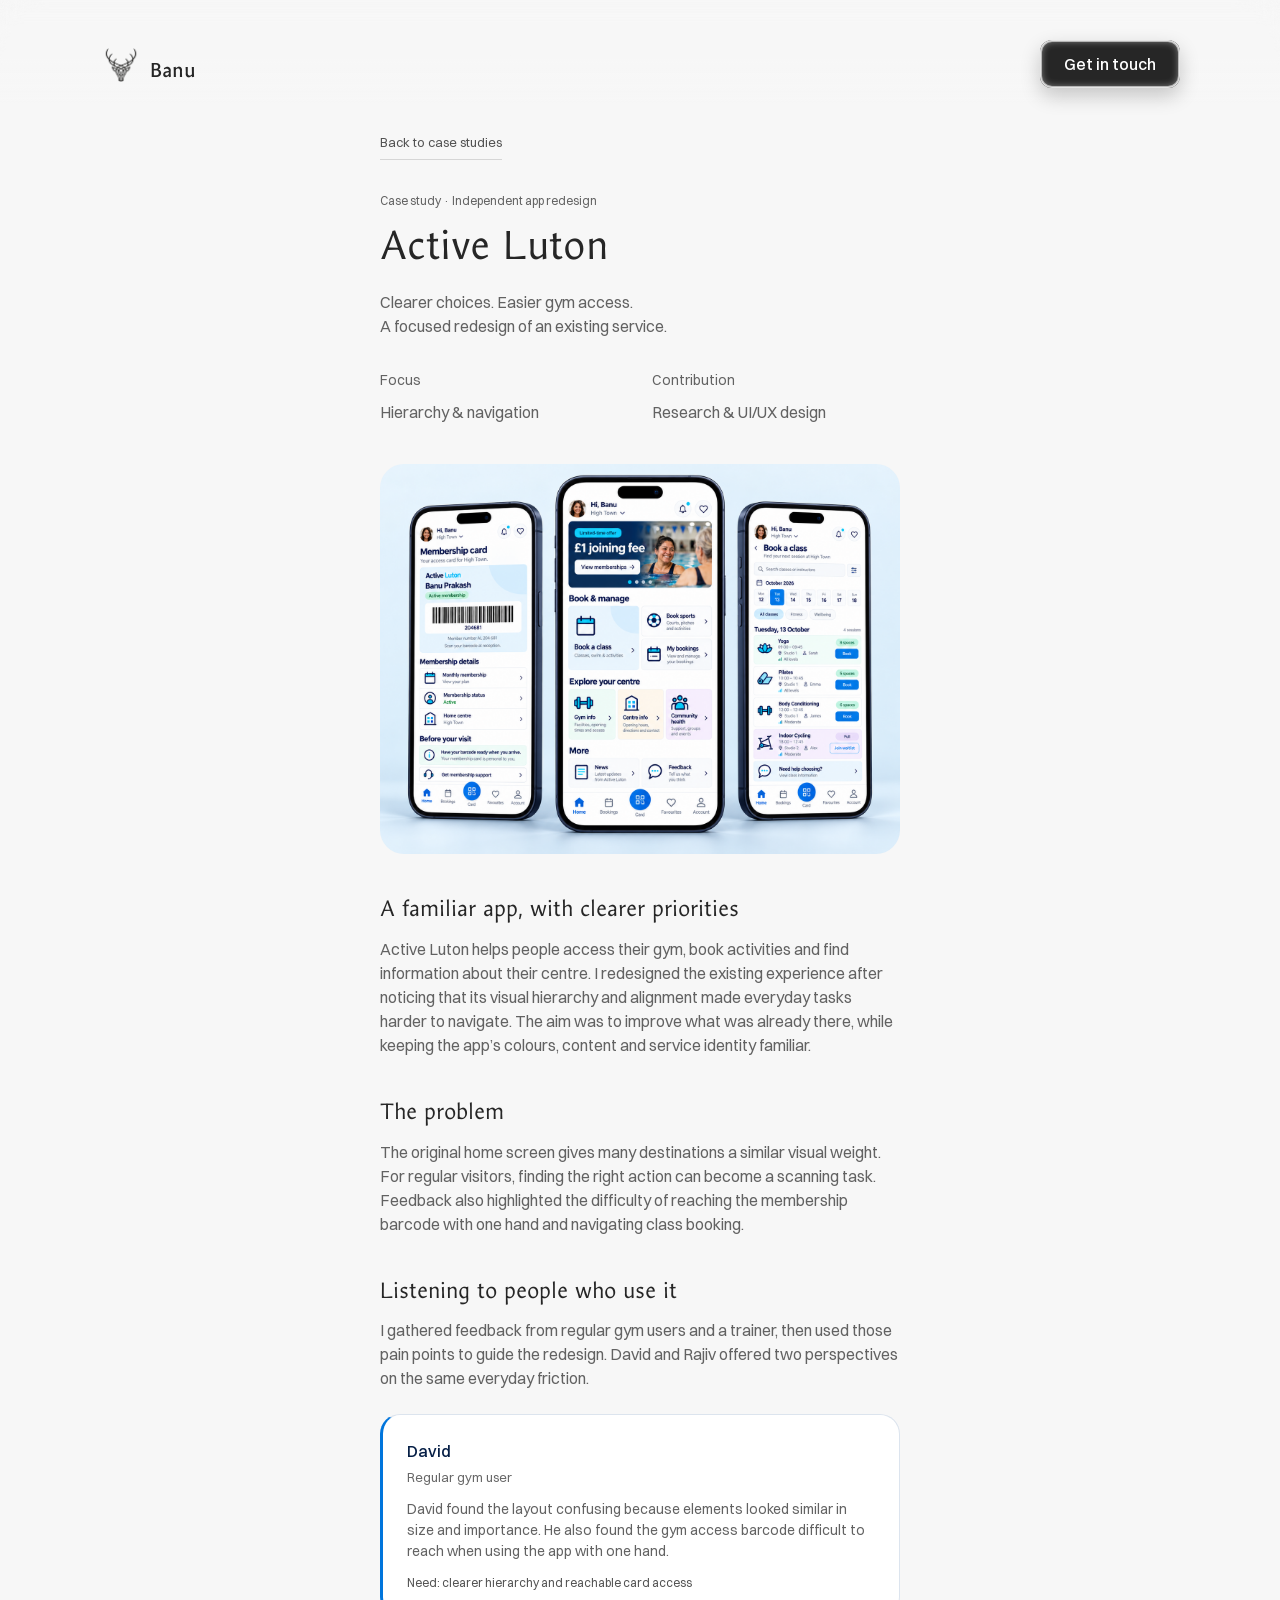
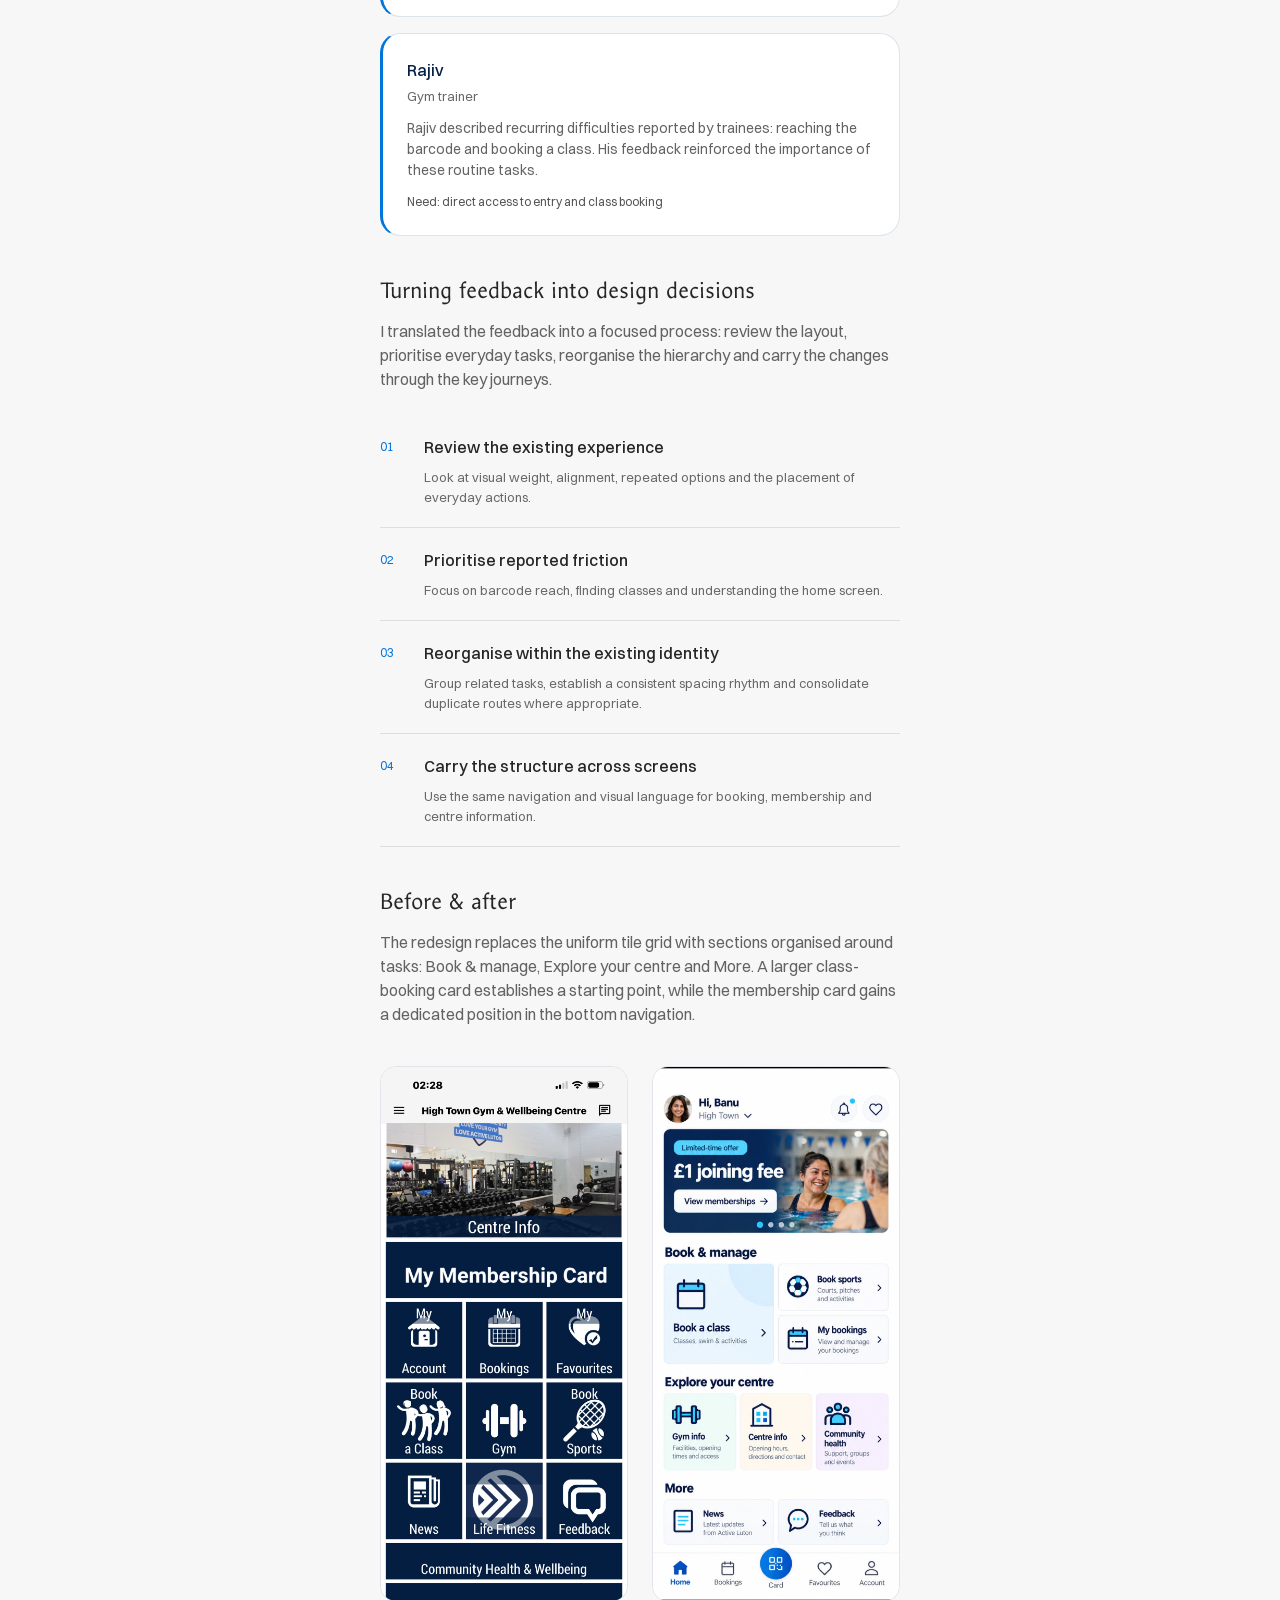
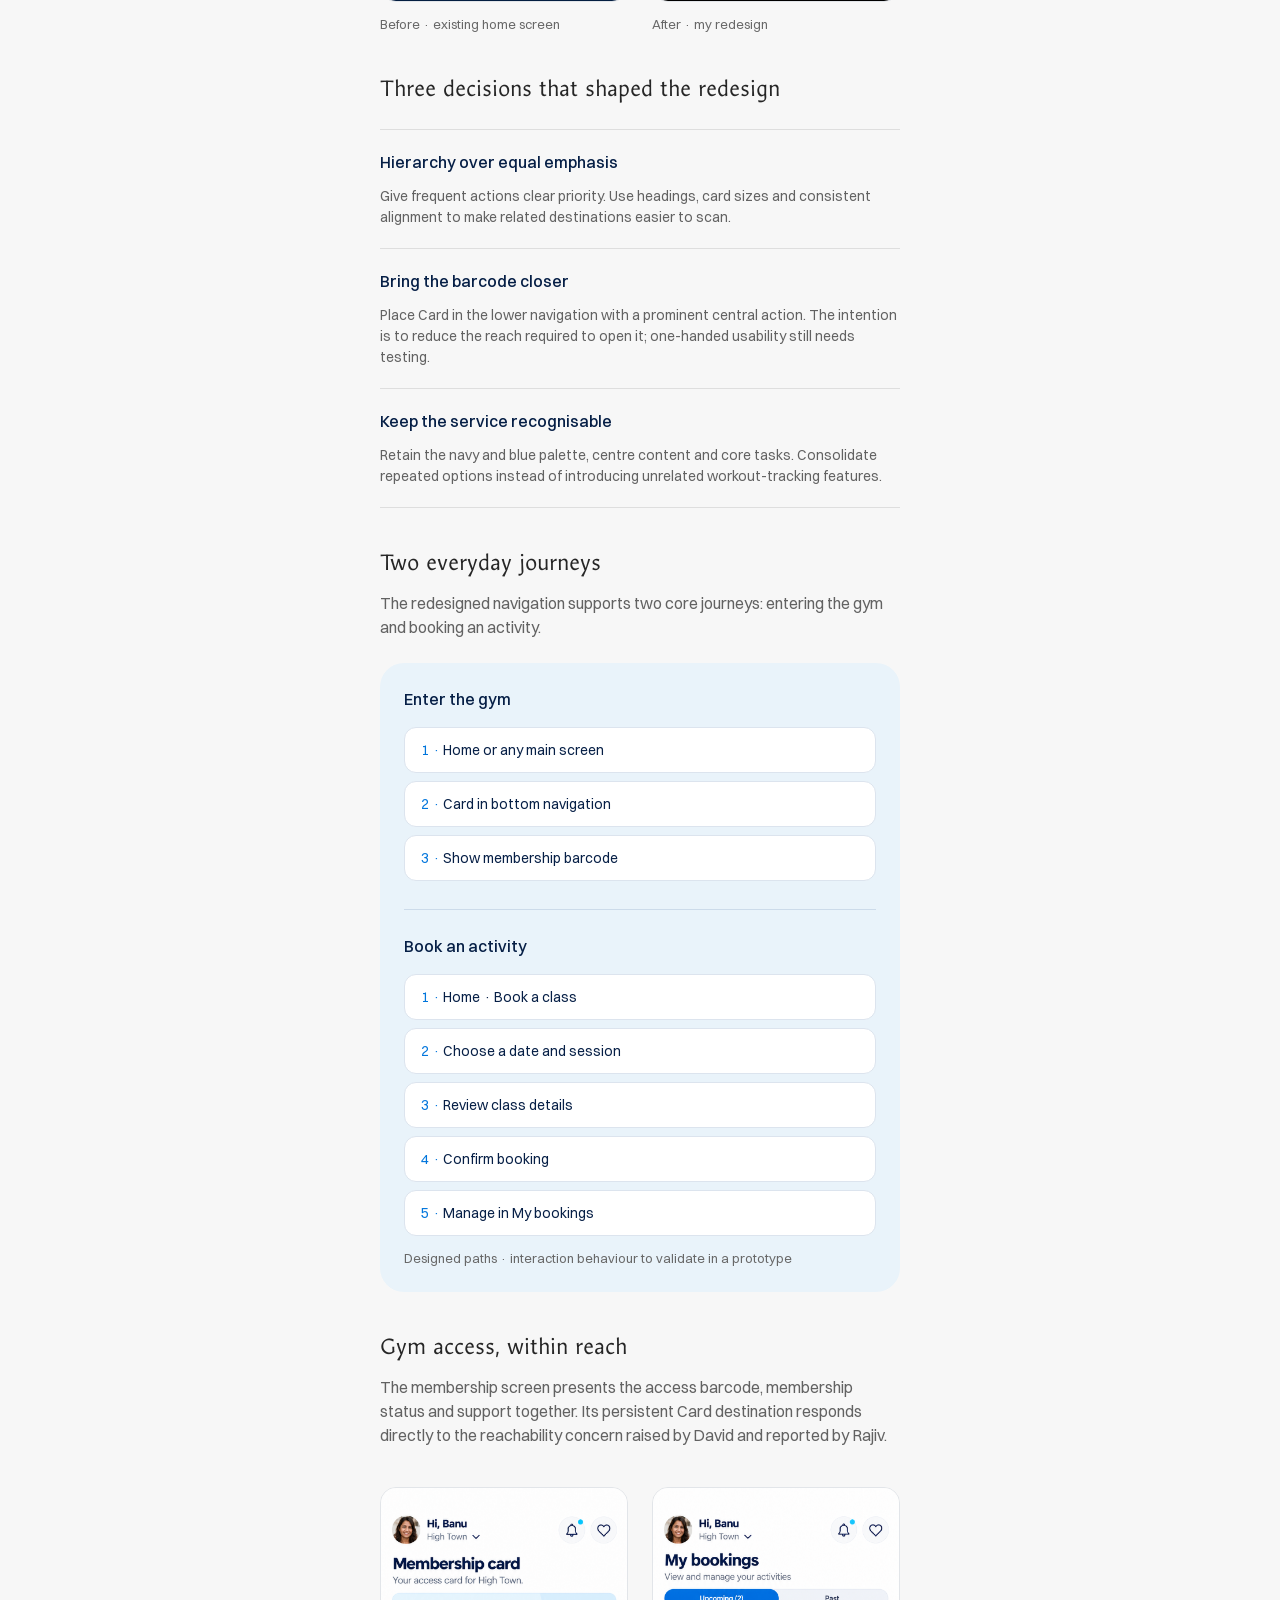
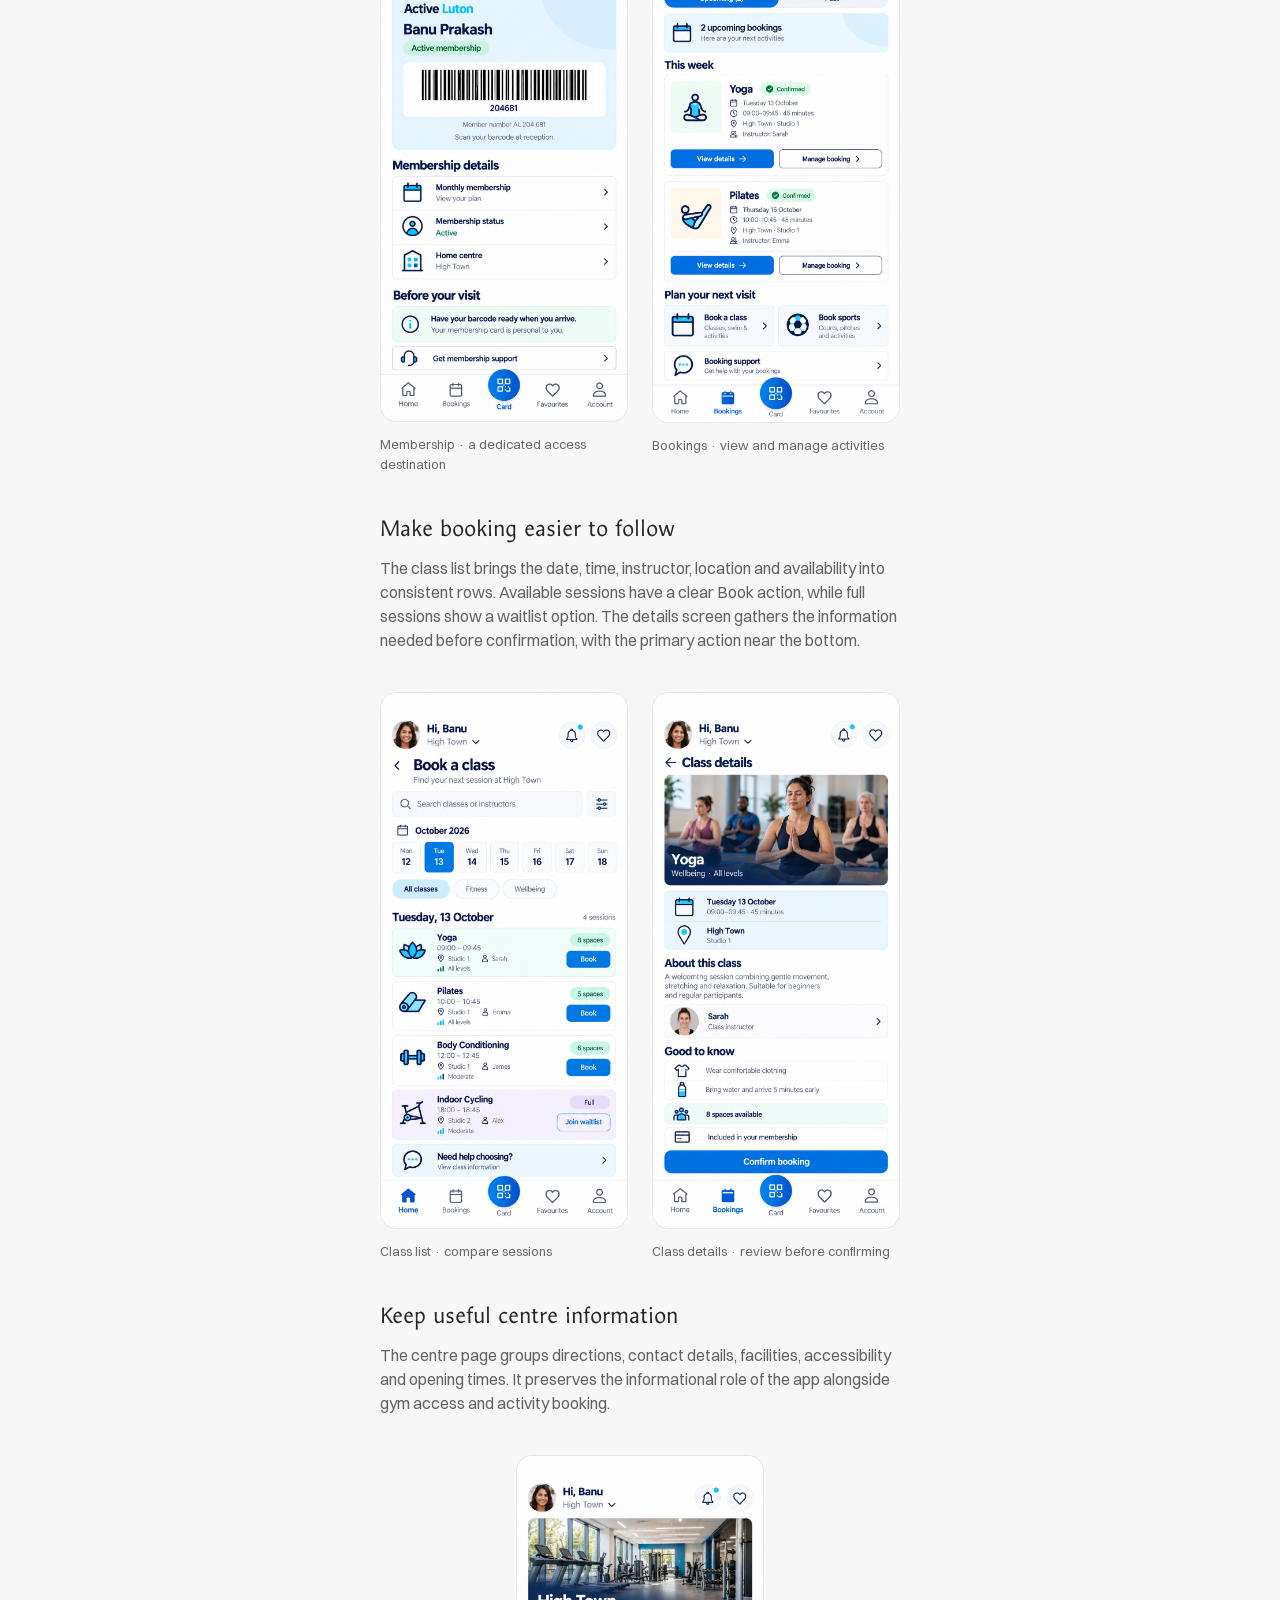
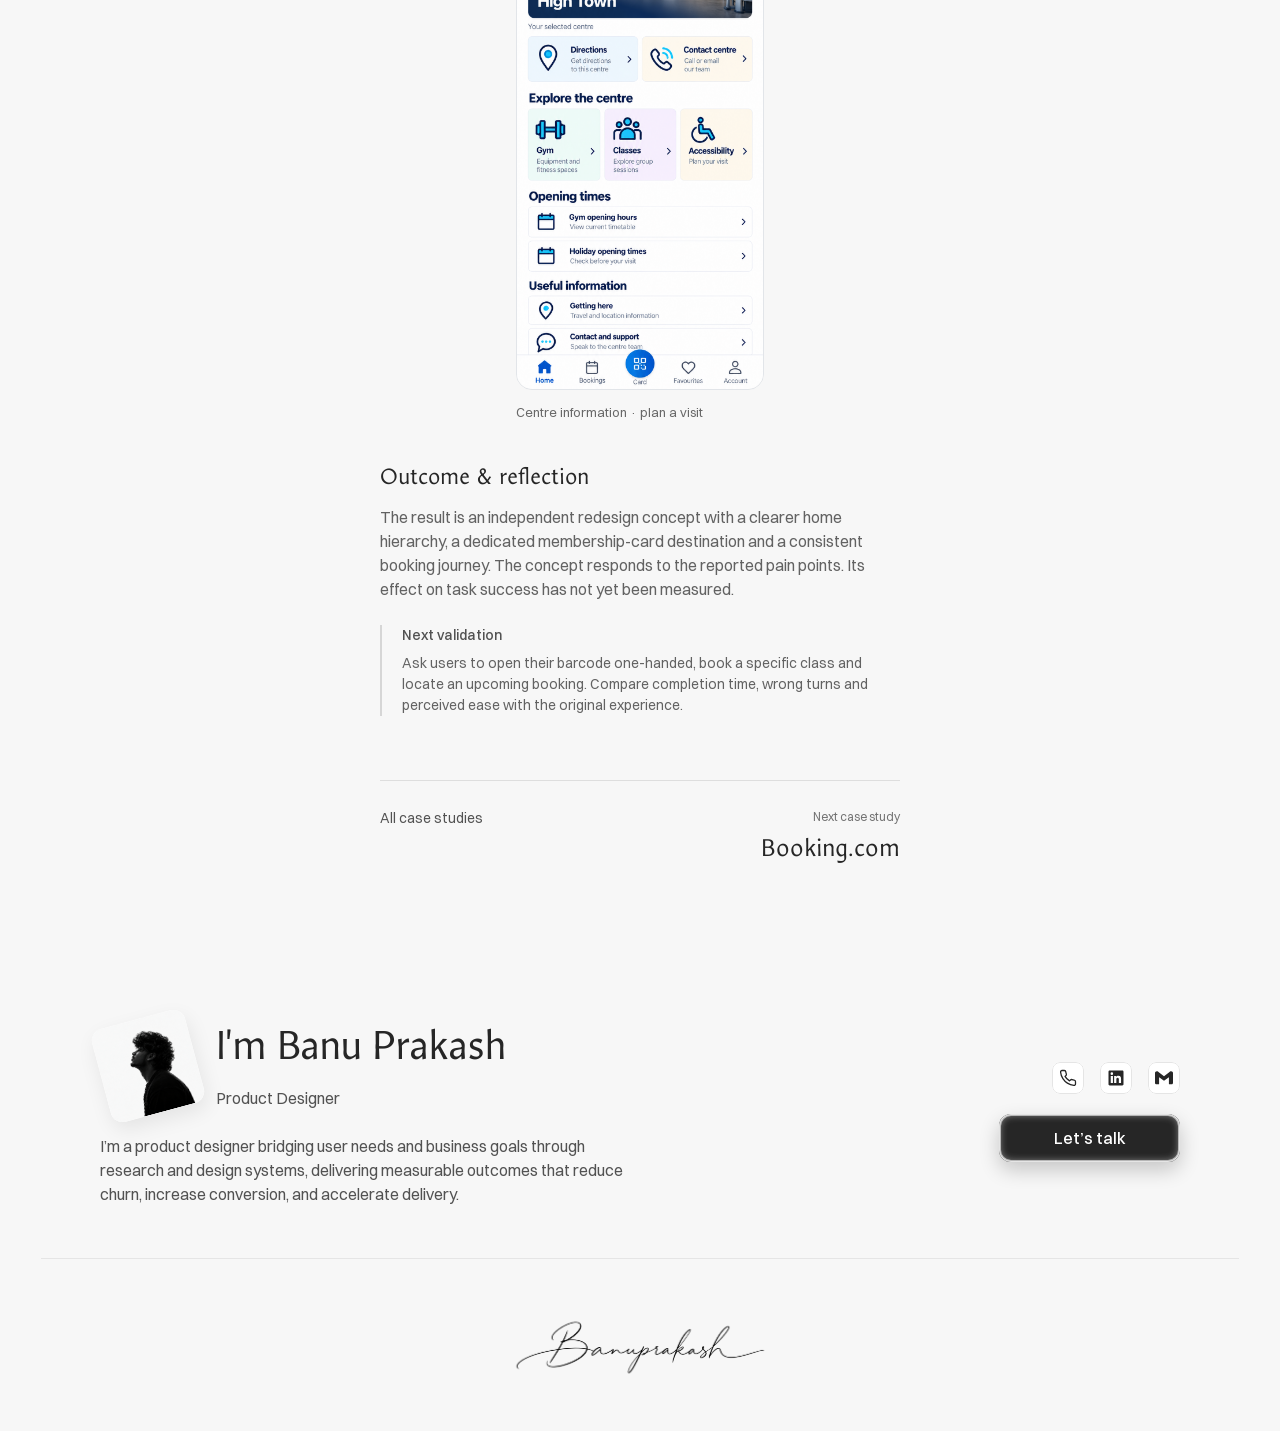
==== case-study-active-luton.html @ 202862a0 "Use Banu portrait in hero and portfolio footers" ====
<!doctype html><html lang="en"><head>
<meta charset="utf-8"/>
<!-- Start of headStart -->
<!-- End of headStart -->
<meta content="width=device-width" name="viewport"/>

<title>Active Luton — Banu Prakash</title>



<!-- Open Graph / Facebook -->
<!-- Twitter -->
<style data-framer-font-css="">/* cyrillic-ext */

/* latin-ext */

/* latin */


@font-face { font-family: "Amarna"; src: url("./assets/b7bc1cd3a02ac2bd08.woff2"); font-display: swap; font-style: normal; font-weight: 400 }
@font-face { font-family: "Amarna"; src: url("./assets/8eb6e979c68be642a5.woff2"); font-display: swap; font-style: italic; font-weight: 400 }
@font-face { font-family: "Amarna"; src: url("./assets/1e0162270824e50799.woff2"); font-display: swap; font-style: normal; font-weight: 700 }
@font-face { font-family: "Amarna"; src: url("./assets/db87a1384a19c3d066.woff2"); font-display: swap; font-style: italic; font-weight: 700 }



































@font-face { font-family: "Switzer"; src: url("./assets/ce38aa90da1b233144.woff2"); font-display: swap; font-style: normal; font-weight: 400 }
@font-face { font-family: "Switzer"; src: url("./assets/cfab7610f8aee35e4a.woff2"); font-display: swap; font-style: normal; font-weight: 500 }
@font-face { font-family: "Switzer"; src: url("./assets/8f06c60729f6c06ed3.woff2"); font-display: swap; font-style: normal; font-weight: 700 }
@font-face { font-family: "Switzer"; src: url("./assets/0559c52bb2b3e6aa68.woff2"); font-display: swap; font-style: italic; font-weight: 700 }
@font-face { font-family: "Switzer"; src: url("./assets/08704f749a9fc04fb2.woff2"); font-display: swap; font-style: italic; font-weight: 400 }
@font-face { font-family: "Switzer"; src: url("./assets/043cbd1e0b5ed60dc6.woff2"); font-display: swap; font-style: italic; font-weight: 500 }
@font-face { font-family: "Switzer"; src: url("./assets/3309d722616dd06804.woff2"); font-display: swap; font-style: normal; font-weight: 600 }
@font-face { font-family: "Amarna Placeholder"; src: local("Arial"); ascent-override: 101.64%; descent-override: 34.71%; line-gap-override: 0.00%; size-adjust: 100.85% }

@font-face { font-family: "Switzer Placeholder"; src: local("Arial"); ascent-override: 96.67%; descent-override: 24.66%; line-gap-override: 8.88%; size-adjust: 101.38% }</style>
<meta content="max-image-preview:large" name="robots"/><style data-framer-breakpoint-css="">@media(min-width: 1200px){.hidden-72rtr7{display:none!important}}@media(min-width: 810px) and (max-width: 1199.98px){.hidden-fru6vu{display:none!important}}@media(max-width: 809.98px){.hidden-11nxwty{display:none!important}}@media(min-width: 1200px){.hidden-kpb8ig{display:none!important}}@media(min-width: 810px) and (max-width: 1199.98px){.hidden-1qby5b7{display:none!important}}@media(max-width: 809.98px){.hidden-futza9{display:none!important}}</style><style data-framer-components="framer-lib-cursors-host framer-yz4OT PropertyOverrides framer-c3QA9 framer-lib-combinedCSSRules framer-6Z4aL framer-A9xyp framer-wuCg8 framer-Ikg9Y framer-RaE4I framer-VHcoG framer-Z9Rva framer-slideshow-component framer-6irgj framer-vslKh framer-RRwlG framer-Y42Re framer-BrbYd framer-QMsyA framer-qVh2c framer-SHCqu framer-qrqR0" data-framer-css-ssr-minified="">html,body,#main{box-sizing:border-box;margin:0;padding:0}:root{-webkit-font-smoothing:antialiased;-moz-osx-font-smoothing:grayscale}*{box-sizing:border-box;-webkit-font-smoothing:inherit}h1,h2,h3,h4,h5,h6,p,figure{margin:0}body,input,textarea,select,button{font-family:sans-serif;font-size:12px}body{--token-cb27aa62-77ea-4324-9dc2-185281bf1bad:#262626;--token-a1e44874-0499-41f5-b908-655f194b91db:#525252;--token-af2fb333-790f-4554-9dc5-c5b41f383d5a:#262626;--token-a9a2f0ad-2b87-4aa2-a82d-1ddda4a5b24b:#f7f7f7;--token-38bfb92a-d845-4eda-a7e4-c82daa2d9056:#e5e5e5;--token-a813bdc1-c7b4-414a-8cdc-9fdc049e4c7b:#fff;--token-35ef87c7-c901-4c43-a97f-3bb552ea6bee:#a3a3a3;--token-9c23dff8-f102-4154-af8d-3b8fb4d0c649:#525252}@supports (z-index:calc(infinity)){#__framer-badge-container{--infinity:infinity}}#__framer-badge-container{pointer-events:none;width:100%;z-index:calc(var(--infinity,2147480000));justify-content:flex-end;padding:20px;display:flex;position:fixed;bottom:0}@supports (background:-webkit-named-image(i)) and (not (grid-template-rows:subgrid)){body{--framer-will-change-override:transform}}@supports (background:-webkit-named-image(i)) and (not (position-area:top right)){body{--framer-will-change-filter-override:filter}}[data-framer-component-type=Text] div div span,[data-framer-component-type=Text] a div span,[data-framer-component-type=Text] span span span,[data-framer-component-type=Text] p span span,[data-framer-component-type=Text] h1 span span,[data-framer-component-type=Text] h2 span span,[data-framer-component-type=Text] h3 span span,[data-framer-component-type=Text] h4 span span,[data-framer-component-type=Text] h5 span span,[data-framer-component-type=Text] h6 span span,[data-framer-component-type=Text] a{font-family:var(--font-family);font-style:var(--font-style);font-weight:min(calc(var(--framer-font-weight-increase,0) + var(--font-weight,400)),900);color:var(--text-color);letter-spacing:var(--letter-spacing);font-size:var(--font-size);text-transform:var(--text-transform);--text-decoration:var(--framer-text-decoration-style,solid)var(--framer-text-decoration,none)var(--framer-text-decoration-color,currentcolor)var(--framer-text-decoration-thickness,auto);--text-decoration-skip-ink:var(--framer-text-decoration-skip-ink);--text-underline-offset:var(--framer-text-decoration-offset);line-height:var(--line-height);--font-family:var(--framer-font-family);--font-style:var(--framer-font-style);--font-weight:var(--framer-font-weight);--text-color:var(--framer-text-color);--letter-spacing:var(--framer-letter-spacing);--font-size:var(--framer-font-size);--text-transform:var(--framer-text-transform);--line-height:var(--framer-line-height)}@supports not (color:color(display-p3 1 1 1)){p.framer-text,div.framer-text,h1.framer-text,h2.framer-text,h3.framer-text,h4.framer-text,h5.framer-text,h6.framer-text,li.framer-text,ol.framer-text,ul.framer-text,span.framer-text:not([data-text-fill]){color:var(--framer-blockquote-text-color-rgb,var(--framer-blockquote-text-color,var(--framer-text-color-rgb,var(--framer-text-color,#000))));-webkit-text-stroke-color:var(--framer-text-stroke-color-rgb,var(--framer-text-stroke-color,initial))}mark.framer-text{background-color:var(--framer-blockquote-text-background-color-rgb,var(--framer-blockquote-text-background-color,var(--framer-text-background-color-rgb,var(--framer-text-background-color,initial))))}}@supports not (color:color(display-p3 1 1 1)){code.framer-text,code.framer-text span.framer-text:not([data-text-fill]){color:var(--framer-blockquote-text-color-rgb,var(--framer-blockquote-text-color,var(--framer-code-text-color-rgb,var(--framer-code-text-color,var(--framer-text-color-rgb,var(--framer-text-color,#000))))))}}@supports not (color:color(display-p3 1 1 1)){a.framer-text,span.framer-text[data-nested-link]{color:var(--framer-blockquote-text-color-rgb,var(--framer-blockquote-text-color,var(--framer-link-text-color-rgb,var(--framer-link-text-color,var(--framer-text-color-rgb,var(--framer-text-color,#000))))));background-color:var(--framer-link-text-background-color-rgb,var(--framer-link-text-background-color,initial));-webkit-text-decoration-color:var(--framer-link-text-decoration-color-rgb,var(--framer-link-text-decoration-color,var(--framer-text-decoration-color-rgb,var(--framer-text-decoration-color,currentcolor))));text-decoration-color:var(--framer-link-text-decoration-color-rgb,var(--framer-link-text-decoration-color,var(--framer-text-decoration-color-rgb,var(--framer-text-decoration-color,currentcolor))))}}@supports not (color:color(display-p3 1 1 1)){code.framer-text a.framer-text,code.framer-text a.framer-text span.framer-text:not([data-text-fill]),code.framer-text span.framer-text[data-nested-link],code.framer-text span.framer-text[data-nested-link] span.framer-text:not([data-text-fill]){color:var(--framer-blockquote-text-color-rgb,var(--framer-blockquote-text-color,var(--framer-link-text-color-rgb,var(--framer-link-text-color,var(--framer-code-text-color-rgb,var(--framer-code-text-color,var(--framer-text-color-rgb,var(--framer-text-color,#000))))))))}}@supports not (color:color(display-p3 1 1 1)){a.framer-text:hover,span.framer-text[data-nested-link]:hover{color:var(--framer-link-hover-text-color-rgb,var(--framer-link-hover-text-color,var(--framer-blockquote-text-color-rgb,var(--framer-blockquote-text-color,var(--framer-link-text-color-rgb,var(--framer-link-text-color,var(--framer-text-color-rgb,var(--framer-text-color,#000))))))));background-color:var(--framer-link-hover-text-background-color-rgb,var(--framer-link-hover-text-background-color,var(--framer-link-text-background-color-rgb,var(--framer-link-text-background-color,var(--framer-text-background-color-rgb,var(--framer-text-background-color,initial))))));-webkit-text-decoration-color:var(--framer-link-hover-text-decoration-color-rgb,var(--framer-link-hover-text-decoration-color,var(--framer-link-text-decoration-color-rgb,var(--framer-link-text-decoration-color,var(--framer-text-decoration-color-rgb,var(--framer-text-decoration-color,currentcolor))))));text-decoration-color:var(--framer-link-hover-text-decoration-color-rgb,var(--framer-link-hover-text-decoration-color,var(--framer-link-text-decoration-color-rgb,var(--framer-link-text-decoration-color,var(--framer-text-decoration-color-rgb,var(--framer-text-decoration-color,currentcolor))))))}}@supports not (color:color(display-p3 1 1 1)){code.framer-text a.framer-text:hover,code.framer-text span.framer-text[data-nested-link]:hover{color:var(--framer-link-hover-text-color-rgb,var(--framer-link-hover-text-color,var(--framer-blockquote-text-color-rgb,var(--framer-blockquote-text-color,var(--framer-link-text-color-rgb,var(--framer-link-text-color,var(--framer-code-text-color-rgb,var(--framer-code-text-color,var(--framer-text-color-rgb,var(--framer-text-color,#000))))))))))}}@supports not (color:color(display-p3 1 1 1)){a.framer-text[data-framer-page-link-current],span.framer-text[data-framer-page-link-current]{color:var(--framer-link-current-text-color-rgb,var(--framer-link-current-text-color,var(--framer-link-text-color-rgb,var(--framer-link-text-color,var(--framer-text-color-rgb,var(--framer-text-color,#000))))));background-color:var(--framer-link-current-text-background-color-rgb,var(--framer-link-current-text-background-color,var(--framer-link-text-background-color-rgb,var(--framer-link-text-background-color,var(--framer-text-background-color-rgb,var(--framer-text-background-color,initial))))));-webkit-text-decoration-color:var(--framer-link-current-text-decoration-color-rgb,var(--framer-link-current-text-decoration-color,var(--framer-link-text-decoration-color-rgb,var(--framer-link-text-decoration-color,var(--framer-text-decoration-color-rgb,var(--framer-text-decoration-color,currentcolor))))));text-decoration-color:var(--framer-link-current-text-decoration-color-rgb,var(--framer-link-current-text-decoration-color,var(--framer-link-text-decoration-color-rgb,var(--framer-link-text-decoration-color,var(--framer-text-decoration-color-rgb,var(--framer-text-decoration-color,currentcolor))))))}}@supports not (color:color(display-p3 1 1 1)){code.framer-text a.framer-text[data-framer-page-link-current],code.framer-text a.framer-text[data-framer-page-link-current] span.framer-text:not([data-text-fill]),code.framer-text span.framer-text[data-framer-page-link-current],code.framer-text span.framer-text[data-framer-page-link-current] span.framer-text:not([data-text-fill]){color:var(--framer-link-current-text-color-rgb,var(--framer-link-current-text-color,var(--framer-link-text-color-rgb,var(--framer-link-text-color,var(--framer-code-text-color-rgb,var(--framer-code-text-color,var(--framer-text-color-rgb,var(--framer-text-color,#000))))))));background-color:var(--framer-link-current-text-background-color-rgb,var(--framer-link-current-text-background-color,var(--framer-link-text-background-color-rgb,var(--framer-link-text-background-color,var(--framer-text-background-color-rgb,var(--framer-text-background-color,initial))))))}}@supports not (color:color(display-p3 1 1 1)){a.framer-text[data-framer-page-link-current]:hover,span.framer-text[data-framer-page-link-current]:hover{color:var(--framer-link-hover-text-color-rgb,var(--framer-link-hover-text-color,var(--framer-link-current-text-color-rgb,var(--framer-link-current-text-color,var(--framer-link-text-color-rgb,var(--framer-link-text-color,var(--framer-code-text-color-rgb,var(--framer-code-text-color,var(--framer-text-color-rgb,var(--framer-text-color,#000))))))))));background-color:var(--framer-link-hover-text-background-color-rgb,var(--framer-link-hover-text-background-color,var(--framer-link-current-text-background-color-rgb,var(--framer-link-current-text-background-color,var(--framer-link-text-background-color-rgb,var(--framer-link-text-background-color,initial))))));-webkit-text-decoration-color:var(--framer-link-hover-text-decoration-color-rgb,var(--framer-link-hover-text-decoration-color,var(--framer-link-current-text-decoration-color-rgb,var(--framer-link-current-text-decoration-color,var(--framer-link-text-decoration-color-rgb,var(--framer-link-text-decoration-color,var(--framer-text-decoration-color-rgb,var(--framer-text-decoration-color,currentcolor))))))));text-decoration-color:var(--framer-link-hover-text-decoration-color-rgb,var(--framer-link-hover-text-decoration-color,var(--framer-link-current-text-decoration-color-rgb,var(--framer-link-current-text-decoration-color,var(--framer-link-text-decoration-color-rgb,var(--framer-link-text-decoration-color,var(--framer-text-decoration-color-rgb,var(--framer-text-decoration-color,currentcolor))))))))}}@supports not (color:color(display-p3 1 1 1)){code.framer-text a.framer-text[data-framer-page-link-current]:hover,code.framer-text a.framer-text[data-framer-page-link-current]:hover span.framer-text:not([data-text-fill]),code.framer-text span.framer-text[data-framer-page-link-current]:hover,code.framer-text span.framer-text[data-framer-page-link-current]:hover span.framer-text:not([data-text-fill]){color:var(--framer-link-hover-text-color-rgb,var(--framer-link-hover-text-color,var(--framer-link-current-text-color-rgb,var(--framer-link-current-text-color,var(--framer-link-text-color-rgb,var(--framer-link-text-color,var(--framer-code-text-color-rgb,var(--framer-code-text-color,var(--framer-text-color-rgb,var(--framer-text-color,#000))))))))));background-color:var(--framer-link-hover-text-background-color-rgb,var(--framer-link-hover-text-background-color,var(--framer-link-current-text-background-color-rgb,var(--framer-link-current-text-background-color,var(--framer-link-text-background-color-rgb,var(--framer-link-text-background-color,initial))))))}}@supports not (overflow:clip){:root{--overflow-clip-fallback:hidden}}@supports (background:-webkit-named-image(i)) and (not (contain-intrinsic-size:inherit)){div.framer-text,p.framer-text,h1.framer-text,h2.framer-text,h3.framer-text,h4.framer-text,h5.framer-text,h6.framer-text,ol.framer-text,ul.framer-text,li.framer-text,blockquote.framer-text,.framer-text.framer-image{display:var(--text-truncation-display-inline-for-safari-16,revert)}div.framer-text:after,p.framer-text:after,h1.framer-text:after,h2.framer-text:after,h3.framer-text:after,h4.framer-text:after,h5.framer-text:after,h6.framer-text:after,ol.framer-text:after,ul.framer-text:after,li.framer-text:after,blockquote.framer-text:after,.framer-text.framer-image:after{content:var(--text-truncation-line-break-for-safari-16);white-space:pre}.framer-text.framer-text-module,.framer-text.framer-table-wrapper{display:var(--text-truncation-display-none-for-safari-16,revert)}p.framer-text[data-text-fill]{display:var(--text-truncation-display-inline-for-safari-16,inline-block)}}@supports (corner-shape:superellipse(2)){:root{--one-if-corner-shape-supported:1}}.framer-cursor-none,.framer-cursor-none *{cursor:none!important}.framer-pointer-events-none,.framer-pointer-events-none *{pointer-events:none!important}@supports (aspect-ratio:1){body{--framer-aspect-ratio-supported:auto}}.framer-yz4OT.framer-1tmrrlv,.framer-yz4OT .framer-1tmrrlv{display:block}.framer-yz4OT.framer-kpb8ig{background-color:var(--token-a9a2f0ad-2b87-4aa2-a82d-1ddda4a5b24b,#f7f7f7);height:min-content;overflow:var(--overflow-clip-fallback,clip);flex-flow:column;place-content:center flex-start;align-items:center;gap:0;width:100%;padding:0;display:flex;position:relative}.framer-yz4OT .framer-y1vjpo-container{height:104px;position:var(--framer-canvas-fixed-position,fixed);z-index:3;flex:none;order:-1000;top:0;left:0;right:0}.framer-yz4OT .framer-1ibo5dk-container{bottom:calc(calc(100% - min(var(--framer-viewport-height,100%),100%)) + 80px);height:40px;position:var(--framer-canvas-fixed-position,fixed);z-index:3;flex:none;order:-999;width:auto;right:20px}.framer-yz4OT .framer-19oglp8{height:min-content;position:var(--framer-canvas-fixed-position,fixed);will-change:var(--framer-will-change-effect-override,transform);z-index:3;flex-flow:row;flex:none;order:-998;place-content:center space-between;align-items:center;width:1080px;padding:0;display:flex;top:40px;left:50%;overflow:visible}.framer-yz4OT .framer-m6ff52-container{z-index:1;flex:none;width:auto;height:auto;position:relative}.framer-yz4OT .framer-8nz9bx-container{z-index:1;flex:none;width:140px;height:auto;position:relative}.framer-yz4OT .framer-1i5llh4{background:0 0;flex-grow:1;width:0;height:0;margin:0;position:relative}.framer-yz4OT .framer-z4x886{flex-flow:column;flex:none;order:1004;place-content:center;align-items:center;gap:40px;width:1200px;max-width:1200px;height:min-content;padding:60px 0 40px;display:flex;position:relative;overflow:visible}.framer-yz4OT .framer-1gljszf{flex-flow:row;flex:none;place-content:center space-between;align-items:center;width:1080px;height:210px;padding:0;display:flex;position:relative;overflow:visible}.framer-yz4OT .framer-15frgvs{flex-flow:column;flex:none;place-content:flex-start;align-items:flex-start;gap:20px;width:540px;height:min-content;padding:0;display:flex;position:relative;overflow:visible}.framer-yz4OT .framer-1qhcqj1{flex-flow:row;flex:none;place-content:center flex-start;align-items:center;gap:20px;width:min-content;height:min-content;padding:0;display:flex;position:relative;overflow:visible}.framer-yz4OT .framer-u3ud91{will-change:var(--framer-will-change-override,transform);border-radius:12px;flex:none;gap:0;width:96px;height:96px;position:relative;overflow:hidden;box-shadow:1px 8px 20px #00000014,inset 0 0 32px 8px #fafafa}.framer-yz4OT .framer-1sd2aty{flex-flow:column;flex:none;place-content:flex-start;align-items:flex-start;gap:16px;width:259px;height:min-content;padding:0;display:flex;position:relative;overflow:visible}.framer-yz4OT .framer-vahffk,.framer-yz4OT .framer-10fudo0{--framer-paragraph-spacing:0px;white-space:pre-wrap;word-break:break-word;word-wrap:break-word;flex:none;width:259px;height:auto;position:relative}.framer-yz4OT .framer-qa2iml{--framer-paragraph-spacing:0px;white-space:pre-wrap;word-break:break-word;word-wrap:break-word;flex:none;width:540px;height:auto;position:relative}.framer-yz4OT .framer-1dwqu18{flex-flow:column;flex:none;place-content:flex-end flex-start;align-items:flex-end;gap:20px;width:181px;height:min-content;padding:0;display:flex;position:relative;overflow:visible}.framer-yz4OT .framer-i57oxn{flex-flow:row;flex:none;place-content:center;align-items:center;gap:16px;width:min-content;height:min-content;padding:0;display:flex;position:relative;overflow:visible}.framer-yz4OT .framer-1cqcp7h-container,.framer-yz4OT .framer-cjrptw-container,.framer-yz4OT .framer-1nbpns-container{flex:none;width:32px;height:32px;position:relative}.framer-yz4OT .framer-1qqpwg8{--framer-paragraph-spacing:0px;white-space:pre-wrap;word-break:break-word;word-wrap:break-word;flex:none;width:181px;height:auto;position:relative}.framer-yz4OT .framer-1ha0nek-container{flex:none;width:100%;height:auto;position:relative}.framer-yz4OT .framer-1e6v6be{flex:none;width:100%;height:3px;position:relative}.framer-yz4OT .framer-e29axx{will-change:var(--framer-will-change-filter-override,filter);flex:none;gap:0;width:264px;height:91px;position:relative;overflow:hidden}.framer-yz4OT .framer-1hyk5l6-container{flex:none;order:1005;width:auto;height:auto;position:relative}[data-layout-template=true]>#overlay{margin-bottom:0}@media (max-width:1199px) and (min-width:810px){.framer-ssf5r .framer-styles-preset-wydwnw:not(.rich-text-wrapper),.framer-ssf5r .framer-styles-preset-wydwnw.rich-text-wrapper h1{--framer-font-family:"Amarna","Amarna Placeholder",sans-serif;--framer-font-family-italic:"Amarna","Amarna Placeholder",sans-serif;--framer-font-open-type-features:"blwf" on,"cv03" on,"cv04" on,"cv09" on,"cv11" on;--framer-font-size:32px;--framer-font-style:normal;--framer-font-style-italic:italic;--framer-font-variation-axes:normal;--framer-font-weight:400;--framer-font-weight-italic:400;--framer-letter-spacing:-1px;--framer-line-height:38px;--framer-paragraph-spacing:0px;--framer-text-alignment:start;--framer-text-color:var(--token-cb27aa62-77ea-4324-9dc2-185281bf1bad,#262626);--framer-text-decoration:none;--framer-text-stroke-color:initial;--framer-text-stroke-width:initial;--framer-text-transform:none}}@media (max-width:809px) and (min-width:0){.framer-ssf5r .framer-styles-preset-wydwnw:not(.rich-text-wrapper),.framer-ssf5r .framer-styles-preset-wydwnw.rich-text-wrapper h1{--framer-font-family:"Amarna","Amarna Placeholder",sans-serif;--framer-font-family-italic:"Amarna","Amarna Placeholder",sans-serif;--framer-font-open-type-features:"blwf" on,"cv03" on,"cv04" on,"cv09" on,"cv11" on;--framer-font-size:28px;--framer-font-style:normal;--framer-font-style-italic:italic;--framer-font-variation-axes:normal;--framer-font-weight:400;--framer-font-weight-italic:400;--framer-letter-spacing:-1px;--framer-line-height:33px;--framer-paragraph-spacing:0px;--framer-text-alignment:start;--framer-text-color:var(--token-cb27aa62-77ea-4324-9dc2-185281bf1bad,#262626);--framer-text-decoration:none;--framer-text-stroke-color:initial;--framer-text-stroke-width:initial;--framer-text-transform:none}}@media (max-width:1199px) and (min-width:810px){.framer-gWT6J .framer-styles-preset-gapppd:not(.rich-text-wrapper),.framer-gWT6J .framer-styles-preset-gapppd.rich-text-wrapper p{--framer-font-family:"Switzer","Switzer Placeholder",sans-serif;--framer-font-family-bold:"Switzer","Switzer Placeholder",sans-serif;--framer-font-family-bold-italic:"Switzer","Switzer Placeholder",sans-serif;--framer-font-family-italic:"Switzer","Switzer Placeholder",sans-serif;--framer-font-open-type-features:"blwf" on,"cv03" on,"cv04" on,"cv09" on,"cv11" on;--framer-font-size:16px;--framer-font-style:normal;--framer-font-style-bold:normal;--framer-font-style-bold-italic:italic;--framer-font-style-italic:italic;--framer-font-variation-axes:normal;--framer-font-weight:400;--framer-font-weight-bold:700;--framer-font-weight-bold-italic:700;--framer-font-weight-italic:400;--framer-letter-spacing:0px;--framer-line-height:24px;--framer-paragraph-spacing:20px;--framer-text-alignment:start;--framer-text-color:var(--token-a1e44874-0499-41f5-b908-655f194b91db,#525252);--framer-text-decoration:none;--framer-text-stroke-color:initial;--framer-text-stroke-width:initial;--framer-text-transform:none}}@media (max-width:809px) and (min-width:0){.framer-gWT6J .framer-styles-preset-gapppd:not(.rich-text-wrapper),.framer-gWT6J .framer-styles-preset-gapppd.rich-text-wrapper p{--framer-font-family:"Switzer","Switzer Placeholder",sans-serif;--framer-font-family-bold:"Switzer","Switzer Placeholder",sans-serif;--framer-font-family-bold-italic:"Switzer","Switzer Placeholder",sans-serif;--framer-font-family-italic:"Switzer","Switzer Placeholder",sans-serif;--framer-font-open-type-features:"blwf" on,"cv03" on,"cv04" on,"cv09" on,"cv11" on;--framer-font-size:14px;--framer-font-style:normal;--framer-font-style-bold:normal;--framer-font-style-bold-italic:italic;--framer-font-style-italic:italic;--framer-font-variation-axes:normal;--framer-font-weight:400;--framer-font-weight-bold:700;--framer-font-weight-bold-italic:700;--framer-font-weight-italic:400;--framer-letter-spacing:0px;--framer-line-height:21px;--framer-paragraph-spacing:20px;--framer-text-alignment:start;--framer-text-color:var(--token-a1e44874-0499-41f5-b908-655f194b91db,#525252);--framer-text-decoration:none;--framer-text-stroke-color:initial;--framer-text-stroke-width:initial;--framer-text-transform:none}}@media (max-width:1199px) and (min-width:810px){.framer-SITnw .framer-styles-preset-1c2ucpc:not(.rich-text-wrapper),.framer-SITnw .framer-styles-preset-1c2ucpc.rich-text-wrapper p{--framer-font-family:"Switzer","Switzer Placeholder",sans-serif;--framer-font-family-bold:"Inter","Inter Placeholder",sans-serif;--framer-font-family-bold-italic:"Inter","Inter Placeholder",sans-serif;--framer-font-family-italic:"Inter","Inter Placeholder",sans-serif;--framer-font-open-type-features:"blwf" on,"cv03" on,"cv04" on,"cv09" on,"cv11" on;--framer-font-size:16px;--framer-font-style:normal;--framer-font-style-bold:normal;--framer-font-style-bold-italic:italic;--framer-font-style-italic:italic;--framer-font-variation-axes:normal;--framer-font-weight:500;--framer-font-weight-bold:700;--framer-font-weight-bold-italic:700;--framer-font-weight-italic:400;--framer-letter-spacing:0px;--framer-line-height:24px;--framer-paragraph-spacing:20px;--framer-text-alignment:start;--framer-text-color:var(--token-a1e44874-0499-41f5-b908-655f194b91db,#525252);--framer-text-decoration:none;--framer-text-stroke-color:initial;--framer-text-stroke-width:initial;--framer-text-transform:none}}@media (max-width:809px) and (min-width:0){.framer-SITnw .framer-styles-preset-1c2ucpc:not(.rich-text-wrapper),.framer-SITnw .framer-styles-preset-1c2ucpc.rich-text-wrapper p{--framer-font-family:"Switzer","Switzer Placeholder",sans-serif;--framer-font-family-bold:"Inter","Inter Placeholder",sans-serif;--framer-font-family-bold-italic:"Inter","Inter Placeholder",sans-serif;--framer-font-family-italic:"Inter","Inter Placeholder",sans-serif;--framer-font-open-type-features:"blwf" on,"cv03" on,"cv04" on,"cv09" on,"cv11" on;--framer-font-size:14px;--framer-font-style:normal;--framer-font-style-bold:normal;--framer-font-style-bold-italic:italic;--framer-font-style-italic:italic;--framer-font-variation-axes:normal;--framer-font-weight:500;--framer-font-weight-bold:700;--framer-font-weight-bold-italic:700;--framer-font-weight-italic:400;--framer-letter-spacing:0px;--framer-line-height:21px;--framer-paragraph-spacing:20px;--framer-text-alignment:start;--framer-text-color:var(--token-a1e44874-0499-41f5-b908-655f194b91db,#525252);--framer-text-decoration:none;--framer-text-stroke-color:initial;--framer-text-stroke-width:initial;--framer-text-transform:none}}@media (max-width:809.98px){.framer-yz4OT .framer-1ibo5dk-container{bottom:calc(calc(100% - min(var(--framer-viewport-height,100%),100%)) + 64px);width:150px;height:36px}.framer-yz4OT .framer-19oglp8{width:100%;max-width:430px;padding:0 20px;top:32px}.framer-yz4OT .framer-8nz9bx-container{width:auto}.framer-yz4OT .framer-z4x886{width:100%;max-width:430px;padding:60px 20px 20px}.framer-yz4OT .framer-1gljszf{flex-direction:column;justify-content:center;gap:32px;width:100%;height:min-content}.framer-yz4OT .framer-15frgvs,.framer-yz4OT .framer-qa2iml,.framer-yz4OT .framer-i57oxn{width:100%}.framer-yz4OT .framer-u3ud91{border-radius:8px;order:0;width:64px;height:64px;box-shadow:.67px 5.33px 20px #00000014,inset 0 0 32px 5.33px #fafafa}.framer-yz4OT .framer-1sd2aty{order:1;gap:4px}.framer-yz4OT .framer-1dwqu18{place-content:center;align-items:center;gap:16px}.framer-yz4OT .framer-1qqpwg8{white-space:pre;width:auto}.framer-yz4OT .framer-1ha0nek-container{height:40px}}@media (min-width:810px) and (max-width:1199.98px){.framer-yz4OT .framer-1ibo5dk-container{order:1003;height:36px;right:40px}.framer-yz4OT .framer-19oglp8{order:-999;width:730px}.framer-yz4OT .framer-z4x886{width:100%;max-width:810px;padding:60px 40px 40px}.framer-yz4OT .framer-1gljszf{align-content:flex-start;align-items:flex-start;width:100%;height:min-content}.framer-yz4OT .framer-15frgvs{width:min-content}.framer-yz4OT .framer-1qhcqj1,.framer-yz4OT .framer-qa2iml{width:365px}.framer-yz4OT .framer-u3ud91{border-radius:10px;width:78px;height:78px;box-shadow:.81px 6.5px 20px #00000014,inset 0 0 32px 6.5px #fafafa}.framer-yz4OT .framer-1sd2aty{gap:12px}.framer-yz4OT .framer-1dwqu18{flex:1 0 0;gap:16px;width:1px}.framer-yz4OT .framer-1ha0nek-container{width:182px;height:48px}.framer-yz4OT .framer-e29axx{height:64px}}.ssr-variant{display:contents}@supports (aspect-ratio:1){body{--framer-aspect-ratio-supported:auto}}.framer-c3QA9.framer-52wmtn,.framer-c3QA9 .framer-52wmtn{display:block}.framer-c3QA9.framer-1r6lixm{cursor:pointer;height:48px;overflow:var(--overflow-clip-fallback,clip);will-change:var(--framer-will-change-override,transform);flex-flow:row;place-content:center;align-items:center;gap:10px;width:184px;padding:10px 16px;text-decoration:none;display:flex;position:relative}.framer-c3QA9 .framer-1tibw0d{white-space:pre;z-index:1;flex:none;width:auto;height:auto;position:absolute;top:50%;left:50%}.framer-c3QA9 .framer-1j15jtz{white-space:pre;z-index:1;flex:none;width:auto;height:auto;position:absolute;bottom:-28px;left:50%}.framer-c3QA9.framer-v-g0ynus.framer-1r6lixm{cursor:unset;width:150px;height:36px}.framer-c3QA9.framer-v-1r6lixm.hover .framer-1tibw0d{top:-28px}.framer-c3QA9.framer-v-1r6lixm.hover .framer-1j15jtz{bottom:unset;top:50%}.framer-c3QA9[data-border=true]:after,.framer-c3QA9 [data-border=true]:after{content:"";border-width:var(--border-top-width,0)var(--border-right-width,0)var(--border-bottom-width,0)var(--border-left-width,0);border-color:var(--border-color,none);border-style:var(--border-style,none);box-sizing:border-box;border-radius:inherit;corner-shape:inherit;pointer-events:none;width:100%;height:100%;position:absolute;top:0;left:0}body{--framer-will-change-override:none}@supports (background:-webkit-named-image(i)) and (not (grid-template-rows:subgrid)){body{--framer-will-change-override:transform}}body{--framer-will-change-filter-override:none}@supports (background:-webkit-named-image(i)) and (not (position-area:top right)){body{--framer-will-change-filter-override:filter}}[data-framer-component-type]{position:absolute}[data-framer-component-type=Text]{cursor:inherit}[data-framer-component-text-autosized] *{white-space:pre}[data-framer-component-type=Text]>*{text-align:var(--framer-text-alignment,start)}[data-framer-component-type=Text] span span,[data-framer-component-type=Text] p span,[data-framer-component-type=Text] h1 span,[data-framer-component-type=Text] h2 span,[data-framer-component-type=Text] h3 span,[data-framer-component-type=Text] h4 span,[data-framer-component-type=Text] h5 span,[data-framer-component-type=Text] h6 span{display:block}[data-framer-component-type=Text] span span span,[data-framer-component-type=Text] p span span,[data-framer-component-type=Text] h1 span span,[data-framer-component-type=Text] h2 span span,[data-framer-component-type=Text] h3 span span,[data-framer-component-type=Text] h4 span span,[data-framer-component-type=Text] h5 span span,[data-framer-component-type=Text] h6 span span{display:unset}[data-framer-component-type=Text] div div span,[data-framer-component-type=Text] a div span,[data-framer-component-type=Text] span span span,[data-framer-component-type=Text] p span span,[data-framer-component-type=Text] h1 span span,[data-framer-component-type=Text] h2 span span,[data-framer-component-type=Text] h3 span span,[data-framer-component-type=Text] h4 span span,[data-framer-component-type=Text] h5 span span,[data-framer-component-type=Text] h6 span span,[data-framer-component-type=Text] a{font-family:var(--font-family);font-style:var(--font-style);font-weight:min(calc(var(--framer-font-weight-increase,0) + var(--font-weight,400)),900);color:var(--text-color);letter-spacing:var(--letter-spacing);font-size:var(--font-size);text-transform:var(--text-transform);--text-decoration:var(--framer-text-decoration-style,solid)var(--framer-text-decoration,none)var(--framer-text-decoration-color,currentcolor)var(--framer-text-decoration-thickness,auto);--text-decoration-skip-ink:var(--framer-text-decoration-skip-ink);--text-underline-offset:var(--framer-text-decoration-offset);line-height:var(--line-height);--font-family:var(--framer-font-family);--font-style:var(--framer-font-style);--font-weight:var(--framer-font-weight);--text-color:var(--framer-text-color);--letter-spacing:var(--framer-letter-spacing);--font-size:var(--framer-font-size);--text-transform:var(--framer-text-transform);--line-height:var(--framer-line-height)}[data-framer-component-type=Text] a,[data-framer-component-type=Text] a div span,[data-framer-component-type=Text] a span span span,[data-framer-component-type=Text] a p span span,[data-framer-component-type=Text] a h1 span span,[data-framer-component-type=Text] a h2 span span,[data-framer-component-type=Text] a h3 span span,[data-framer-component-type=Text] a h4 span span,[data-framer-component-type=Text] a h5 span span,[data-framer-component-type=Text] a h6 span span{--font-family:var(--framer-link-font-family,var(--framer-font-family));--font-style:var(--framer-link-font-style,var(--framer-font-style));--font-weight:var(--framer-link-font-weight,var(--framer-font-weight));--text-color:var(--framer-link-text-color,var(--framer-text-color));--font-size:var(--framer-link-font-size,var(--framer-font-size));--text-transform:var(--framer-link-text-transform,var(--framer-text-transform));--text-decoration:var(--framer-link-text-decoration-style,var(--framer-text-decoration-style,solid))var(--framer-link-text-decoration,var(--framer-text-decoration,none))var(--framer-link-text-decoration-color,var(--framer-text-decoration-color,currentcolor))var(--framer-link-text-decoration-thickness,var(--framer-text-decoration-thickness,auto));--text-decoration-skip-ink:var(--framer-link-text-decoration-skip-ink,var(--framer-text-decoration-skip-ink));--text-underline-offset:var(--framer-link-text-decoration-offset,var(--framer-text-decoration-offset))}[data-framer-component-type=Text] a:hover,[data-framer-component-type=Text] a div span:hover,[data-framer-component-type=Text] a span span span:hover,[data-framer-component-type=Text] a p span span:hover,[data-framer-component-type=Text] a h1 span span:hover,[data-framer-component-type=Text] a h2 span span:hover,[data-framer-component-type=Text] a h3 span span:hover,[data-framer-component-type=Text] a h4 span span:hover,[data-framer-component-type=Text] a h5 span span:hover,[data-framer-component-type=Text] a h6 span span:hover{--font-family:var(--framer-link-hover-font-family,var(--framer-link-font-family,var(--framer-font-family)));--font-style:var(--framer-link-hover-font-style,var(--framer-link-font-style,var(--framer-font-style)));--font-weight:var(--framer-link-hover-font-weight,var(--framer-link-font-weight,var(--framer-font-weight)));--text-color:var(--framer-link-hover-text-color,var(--framer-link-text-color,var(--framer-text-color)));--font-size:var(--framer-link-hover-font-size,var(--framer-link-font-size,var(--framer-font-size)));--text-transform:var(--framer-link-hover-text-transform,var(--framer-link-text-transform,var(--framer-text-transform)));--text-decoration:var(--framer-link-hover-text-decoration-style,var(--framer-link-text-decoration-style,var(--framer-text-decoration-style,solid)))var(--framer-link-hover-text-decoration,var(--framer-link-text-decoration,var(--framer-text-decoration,none)))var(--framer-link-hover-text-decoration-color,var(--framer-link-text-decoration-color,var(--framer-text-decoration-color,currentcolor)))var(--framer-link-hover-text-decoration-thickness,var(--framer-link-text-decoration-thickness,var(--framer-text-decoration-thickness,auto)));--text-decoration-skip-ink:var(--framer-link-hover-text-decoration-skip-ink,var(--framer-link-text-decoration-skip-ink,var(--framer-text-decoration-skip-ink)));--text-underline-offset:var(--framer-link-hover-text-decoration-offset,var(--framer-link-text-decoration-offset,var(--framer-text-decoration-offset)))}[data-framer-component-type=Text].isCurrent a,[data-framer-component-type=Text].isCurrent a div span,[data-framer-component-type=Text].isCurrent a span span span,[data-framer-component-type=Text].isCurrent a p span span,[data-framer-component-type=Text].isCurrent a h1 span span,[data-framer-component-type=Text].isCurrent a h2 span span,[data-framer-component-type=Text].isCurrent a h3 span span,[data-framer-component-type=Text].isCurrent a h4 span span,[data-framer-component-type=Text].isCurrent a h5 span span,[data-framer-component-type=Text].isCurrent a h6 span span{--font-family:var(--framer-link-current-font-family,var(--framer-link-font-family,var(--framer-font-family)));--font-style:var(--framer-link-current-font-style,var(--framer-link-font-style,var(--framer-font-style)));--font-weight:var(--framer-link-current-font-weight,var(--framer-link-font-weight,var(--framer-font-weight)));--text-color:var(--framer-link-current-text-color,var(--framer-link-text-color,var(--framer-text-color)));--font-size:var(--framer-link-current-font-size,var(--framer-link-font-size,var(--framer-font-size)));--text-transform:var(--framer-link-current-text-transform,var(--framer-link-text-transform,var(--framer-text-transform)));--text-decoration:var(--framer-link-current-text-decoration-style,var(--framer-link-text-decoration-style,var(--framer-text-decoration-style,solid)))var(--framer-link-current-text-decoration,var(--framer-link-text-decoration,var(--framer-text-decoration,none)))var(--framer-link-current-text-decoration-color,var(--framer-link-text-decoration-color,var(--framer-text-decoration-color,currentcolor)))var(--framer-link-current-text-decoration-thickness,var(--framer-link-text-decoration-thickness,var(--framer-text-decoration-thickness,auto)));--text-decoration-skip-ink:var(--framer-link-current-text-decoration-skip-ink,var(--framer-link-text-decoration-skip-ink,var(--framer-text-decoration-skip-ink)));--text-underline-offset:var(--framer-link-current-text-decoration-offset,var(--framer-link-text-decoration-offset,var(--framer-text-decoration-offset)))}[data-framer-component-type=RichTextContainer]{outline:none;flex-direction:column;flex-shrink:0;justify-content:flex-start;display:flex}p.framer-text,div.framer-text,figure.framer-text,h1.framer-text,h2.framer-text,h3.framer-text,h4.framer-text,h5.framer-text,h6.framer-text,ol.framer-text,ul.framer-text{margin:0;padding:0}p.framer-text,div.framer-text,h1.framer-text,h2.framer-text,h3.framer-text,h4.framer-text,h5.framer-text,h6.framer-text,li.framer-text,ol.framer-text,ul.framer-text,mark.framer-text,span.framer-text:not([data-text-fill]){font-family:var(--framer-font-family-preview,var(--framer-blockquote-font-family,var(--framer-font-family,Inter,Inter Placeholder,sans-serif)));font-style:var(--framer-font-style-preview,var(--framer-blockquote-font-style,var(--framer-font-style,normal)));font-weight:var(--framer-font-weight-preview,var(--framer-blockquote-font-weight,var(--framer-font-weight,400)));color:var(--framer-blockquote-text-color,var(--framer-text-color,#000));font-size:calc(var(--framer-blockquote-font-size,var(--framer-font-size,16px))*var(--framer-font-size-scale,1));letter-spacing:var(--framer-blockquote-letter-spacing,var(--framer-letter-spacing,0));text-transform:var(--framer-blockquote-text-transform,var(--framer-text-transform,none));-webkit-text-decoration-line:var(--framer-blockquote-text-decoration,var(--framer-text-decoration,initial));text-decoration-line:var(--framer-blockquote-text-decoration,var(--framer-text-decoration,initial));-webkit-text-decoration-style:var(--framer-blockquote-text-decoration-style,var(--framer-text-decoration-style,initial));text-decoration-style:var(--framer-blockquote-text-decoration-style,var(--framer-text-decoration-style,initial));-webkit-text-decoration-color:var(--framer-blockquote-text-decoration-color,var(--framer-text-decoration-color,initial));text-decoration-color:var(--framer-blockquote-text-decoration-color,var(--framer-text-decoration-color,initial));text-decoration-thickness:var(--framer-blockquote-text-decoration-thickness,var(--framer-text-decoration-thickness,initial));text-decoration-skip-ink:var(--framer-blockquote-text-decoration-skip-ink,var(--framer-text-decoration-skip-ink,initial));text-underline-offset:var(--framer-blockquote-text-decoration-offset,var(--framer-text-decoration-offset,initial));line-height:var(--framer-blockquote-line-height,var(--framer-line-height,1.2em));text-align:var(--framer-blockquote-text-alignment,var(--framer-text-alignment,start));-webkit-text-stroke-width:var(--framer-text-stroke-width,initial);-webkit-text-stroke-color:var(--framer-text-stroke-color,initial);-moz-font-feature-settings:var(--framer-font-open-type-features,initial);-webkit-font-feature-settings:var(--framer-font-open-type-features,initial);font-feature-settings:var(--framer-font-open-type-features,initial);font-variation-settings:var(--framer-font-variation-axes-preview,var(--framer-font-variation-axes,normal));text-wrap:var(--framer-text-wrap-override,var(--framer-text-wrap))}mark.framer-text,p.framer-text,div.framer-text,h1.framer-text,h2.framer-text,h3.framer-text,h4.framer-text,h5.framer-text,h6.framer-text,li.framer-text,ol.framer-text,ul.framer-text{background-color:var(--framer-blockquote-text-background-color,var(--framer-text-background-color,initial));border-radius:var(--framer-blockquote-text-background-radius,var(--framer-text-background-radius,initial));corner-shape:var(--framer-blockquote-text-background-corner-shape,var(--framer-text-background-corner-shape,initial));padding:var(--framer-blockquote-text-background-padding,var(--framer-text-background-padding,initial))}@supports not (color:color(display-p3 1 1 1)){p.framer-text,div.framer-text,h1.framer-text,h2.framer-text,h3.framer-text,h4.framer-text,h5.framer-text,h6.framer-text,li.framer-text,ol.framer-text,ul.framer-text,span.framer-text:not([data-text-fill]){color:var(--framer-blockquote-text-color-rgb,var(--framer-blockquote-text-color,var(--framer-text-color-rgb,var(--framer-text-color,#000))));-webkit-text-stroke-color:var(--framer-text-stroke-color-rgb,var(--framer-text-stroke-color,initial))}mark.framer-text{background-color:var(--framer-blockquote-text-background-color-rgb,var(--framer-blockquote-text-background-color,var(--framer-text-background-color-rgb,var(--framer-text-background-color,initial))))}}.framer-fit-text .framer-text{white-space:nowrap;white-space-collapse:preserve}strong.framer-text{font-family:var(--framer-blockquote-font-family-bold,var(--framer-font-family-bold));font-style:var(--framer-blockquote-font-style-bold,var(--framer-font-style-bold));font-weight:var(--framer-blockquote-font-weight-bold,var(--framer-font-weight-bold,bolder));font-variation-settings:var(--framer-blockquote-font-variation-axes-bold,var(--framer-font-variation-axes-bold))}em.framer-text{font-family:var(--framer-blockquote-font-family-italic,var(--framer-font-family-italic));font-style:var(--framer-blockquote-font-style-italic,var(--framer-font-style-italic,italic));font-weight:var(--framer-blockquote-font-weight-italic,var(--framer-font-weight-italic));font-variation-settings:var(--framer-blockquote-font-variation-axes-italic,var(--framer-font-variation-axes-italic))}em.framer-text>strong.framer-text{font-family:var(--framer-blockquote-font-family-bold-italic,var(--framer-font-family-bold-italic));font-style:var(--framer-blockquote-font-style-bold-italic,var(--framer-font-style-bold-italic,italic));font-weight:var(--framer-blockquote-font-weight-bold-italic,var(--framer-font-weight-bold-italic,bolder));font-variation-settings:var(--framer-blockquote-font-variation-axes-bold-italic,var(--framer-font-variation-axes-bold-italic))}p.framer-text:not(:first-child),div.framer-text:not(:first-child),h1.framer-text:not(:first-child),h2.framer-text:not(:first-child),h3.framer-text:not(:first-child),h4.framer-text:not(:first-child),h5.framer-text:not(:first-child),h6.framer-text:not(:first-child),ol.framer-text:not(:first-child),ul.framer-text:not(:first-child),blockquote.framer-text:not(:first-child),table.framer-text:not(:first-child),figure.framer-text:not(:first-child),.framer-image.framer-text:not(:first-child){margin-top:var(--framer-blockquote-paragraph-spacing,var(--framer-paragraph-spacing,0))}li.framer-text>ul.framer-text:nth-child(2),li.framer-text>ol.framer-text:nth-child(2){margin-top:0}.framer-text[data-text-fill]{-webkit-text-fill-color:transparent;padding:max(0em,calc(calc(1.3em - var(--framer-blockquote-line-height,var(--framer-line-height,1.3em)))/2));margin:min(0em,calc(calc(1.3em - var(--framer-blockquote-line-height,var(--framer-line-height,1.3em)))/-2));-webkit-background-clip:text;background-clip:text;display:inline-block}code.framer-text,code.framer-text span.framer-text:not([data-text-fill]){font-family:var(--framer-code-font-family,var(--framer-font-family,Inter,Inter Placeholder,sans-serif));font-style:var(--framer-blockquote-font-style,var(--framer-code-font-style,var(--framer-font-style,normal)));font-weight:var(--framer-blockquote-font-weight,var(--framer-code-font-weight,var(--framer-font-weight,400)));color:var(--framer-blockquote-text-color,var(--framer-code-text-color,var(--framer-text-color,#000)));font-size:calc(var(--framer-blockquote-font-size,var(--framer-font-size,16px))*var(--framer-font-size-scale,1));letter-spacing:var(--framer-blockquote-letter-spacing,var(--framer-letter-spacing,0));line-height:var(--framer-blockquote-line-height,var(--framer-line-height,1.2em))}@supports not (color:color(display-p3 1 1 1)){code.framer-text,code.framer-text span.framer-text:not([data-text-fill]){color:var(--framer-blockquote-text-color-rgb,var(--framer-blockquote-text-color,var(--framer-code-text-color-rgb,var(--framer-code-text-color,var(--framer-text-color-rgb,var(--framer-text-color,#000))))))}}blockquote.framer-text{unicode-bidi:initial;margin-block-start:initial;margin-block-end:initial;margin-inline-start:initial;margin-inline-end:initial}a.framer-text,a.framer-text span.framer-text:not([data-text-fill]),span.framer-text[data-nested-link],span.framer-text[data-nested-link] span.framer-text:not([data-text-fill]){color:inherit;font-family:var(--framer-font-family-preview,var(--framer-blockquote-font-family,var(--framer-link-font-family,var(--framer-font-family,Inter,Inter Placeholder,sans-serif))));font-style:var(--framer-font-style-preview,var(--framer-blockquote-font-style,var(--framer-link-font-style,var(--framer-font-style,normal))));font-weight:var(--framer-font-weight-preview,var(--framer-blockquote-font-weight,var(--framer-link-font-weight,var(--framer-font-weight,400))));font-size:calc(var(--framer-blockquote-font-size,var(--framer-font-size,16px))*var(--framer-font-size-scale,1));text-transform:var(--framer-blockquote-text-transform,var(--framer-link-text-transform,var(--framer-text-transform,none)));cursor:var(--framer-custom-cursors,pointer);background-color:initial;border-radius:var(--framer-link-text-background-radius,initial);corner-shape:var(--framer-link-text-background-corner-shape,initial);padding:var(--framer-link-text-background-padding,initial)}a.framer-text,span.framer-text[data-nested-link]{color:var(--framer-blockquote-text-color,var(--framer-link-text-color,var(--framer-text-color,#000)));-webkit-text-decoration-line:var(--framer-blockquote-text-decoration,var(--framer-link-text-decoration,var(--framer-text-decoration,initial)));text-decoration-line:var(--framer-blockquote-text-decoration,var(--framer-link-text-decoration,var(--framer-text-decoration,initial)));-webkit-text-decoration-style:var(--framer-blockquote-text-decoration-style,var(--framer-link-text-decoration-style,var(--framer-text-decoration-style,initial)));text-decoration-style:var(--framer-blockquote-text-decoration-style,var(--framer-link-text-decoration-style,var(--framer-text-decoration-style,initial)));-webkit-text-decoration-color:var(--framer-blockquote-text-decoration-color,var(--framer-link-text-decoration-color,var(--framer-text-decoration-color,initial)));text-decoration-color:var(--framer-blockquote-text-decoration-color,var(--framer-link-text-decoration-color,var(--framer-text-decoration-color,initial)));text-decoration-thickness:var(--framer-blockquote-text-decoration-thickness,var(--framer-link-text-decoration-thickness,var(--framer-text-decoration-thickness,initial)));text-decoration-skip-ink:var(--framer-blockquote-text-decoration-skip-ink,var(--framer-link-text-decoration-skip-ink,var(--framer-text-decoration-skip-ink,initial)));text-underline-offset:var(--framer-blockquote-text-decoration-offset,var(--framer-link-text-decoration-offset,var(--framer-text-decoration-offset,initial)));background-color:var(--framer-link-text-background-color,initial)}@supports not (color:color(display-p3 1 1 1)){a.framer-text,span.framer-text[data-nested-link]{color:var(--framer-blockquote-text-color-rgb,var(--framer-blockquote-text-color,var(--framer-link-text-color-rgb,var(--framer-link-text-color,var(--framer-text-color-rgb,var(--framer-text-color,#000))))));background-color:var(--framer-link-text-background-color-rgb,var(--framer-link-text-background-color,initial));-webkit-text-decoration-color:var(--framer-link-text-decoration-color-rgb,var(--framer-link-text-decoration-color,var(--framer-text-decoration-color-rgb,var(--framer-text-decoration-color,currentcolor))));text-decoration-color:var(--framer-link-text-decoration-color-rgb,var(--framer-link-text-decoration-color,var(--framer-text-decoration-color-rgb,var(--framer-text-decoration-color,currentcolor))))}}code.framer-text a.framer-text,code.framer-text a.framer-text span.framer-text:not([data-text-fill]),code.framer-text span.framer-text[data-nested-link],code.framer-text span.framer-text[data-nested-link] span.framer-text:not([data-text-fill]){font-family:var(--framer-code-font-family,var(--framer-font-family,Inter,Inter Placeholder,sans-serif));font-style:var(--framer-blockquote-font-style,var(--framer-code-font-style,var(--framer-font-style,normal)));font-weight:var(--framer-blockquote-font-weight,var(--framer-code-font-weight,var(--framer-font-weight,400)));color:inherit;font-size:calc(var(--framer-blockquote-font-size,var(--framer-font-size,16px))*var(--framer-font-size-scale,1))}code.framer-text a.framer-text,code.framer-text span.framer-text[data-nested-link]{color:var(--framer-blockquote-text-color,var(--framer-link-text-color,var(--framer-code-text-color,var(--framer-text-color,#000))))}@supports not (color:color(display-p3 1 1 1)){code.framer-text a.framer-text,code.framer-text a.framer-text span.framer-text:not([data-text-fill]),code.framer-text span.framer-text[data-nested-link],code.framer-text span.framer-text[data-nested-link] span.framer-text:not([data-text-fill]){color:var(--framer-blockquote-text-color-rgb,var(--framer-blockquote-text-color,var(--framer-link-text-color-rgb,var(--framer-link-text-color,var(--framer-code-text-color-rgb,var(--framer-code-text-color,var(--framer-text-color-rgb,var(--framer-text-color,#000))))))))}}a.framer-text:hover,a.framer-text:hover span.framer-text:not([data-text-fill]),span.framer-text[data-nested-link]:hover,span.framer-text[data-nested-link]:hover span.framer-text:not([data-text-fill]){font-family:var(--framer-font-family-preview,var(--framer-link-hover-font-family,var(--framer-blockquote-font-family,var(--framer-link-font-family,var(--framer-font-family,Inter,Inter Placeholder,sans-serif)))));font-style:var(--framer-font-style-preview,var(--framer-link-hover-font-style,var(--framer-blockquote-font-style,var(--framer-link-font-style,var(--framer-font-style,normal)))));font-weight:var(--framer-font-weight-preview,var(--framer-link-hover-font-weight,var(--framer-blockquote-font-weight,var(--framer-link-font-weight,var(--framer-font-weight,400)))));font-size:calc(var(--framer-link-hover-font-size,var(--framer-blockquote-font-size,var(--framer-font-size,16px)))*var(--framer-font-size-scale,1));text-transform:var(--framer-link-hover-text-transform,var(--framer-blockquote-text-transform,var(--framer-link-text-transform,var(--framer-text-transform,none))));border-radius:var(--framer-link-hover-text-background-radius,var(--framer-link-text-background-radius,var(--framer-text-background-radius,initial)));corner-shape:var(--framer-link-hover-text-background-corner-shape,var(--framer-link-text-background-corner-shape,var(--framer-text-background-corner-shape,initial)));padding:var(--framer-link-hover-text-background-padding,var(--framer-link-text-background-padding,var(--framer-text-background-padding,initial)))}a.framer-text:hover,span.framer-text[data-nested-link]:hover{color:var(--framer-link-hover-text-color,var(--framer-blockquote-text-color,var(--framer-link-text-color,var(--framer-text-color,#000))));-webkit-text-decoration-line:var(--framer-link-hover-text-decoration,var(--framer-blockquote-text-decoration,var(--framer-link-text-decoration,var(--framer-text-decoration,initial))));text-decoration-line:var(--framer-link-hover-text-decoration,var(--framer-blockquote-text-decoration,var(--framer-link-text-decoration,var(--framer-text-decoration,initial))));-webkit-text-decoration-style:var(--framer-link-hover-text-decoration-style,var(--framer-blockquote-text-decoration-style,var(--framer-link-text-decoration-style,var(--framer-text-decoration-style,initial))));text-decoration-style:var(--framer-link-hover-text-decoration-style,var(--framer-blockquote-text-decoration-style,var(--framer-link-text-decoration-style,var(--framer-text-decoration-style,initial))));-webkit-text-decoration-color:var(--framer-link-hover-text-decoration-color,var(--framer-blockquote-text-decoration-color,var(--framer-link-text-decoration-color,var(--framer-text-decoration-color,initial))));text-decoration-color:var(--framer-link-hover-text-decoration-color,var(--framer-blockquote-text-decoration-color,var(--framer-link-text-decoration-color,var(--framer-text-decoration-color,initial))));text-decoration-thickness:var(--framer-link-hover-text-decoration-thickness,var(--framer-blockquote-text-decoration-thickness,var(--framer-link-text-decoration-thickness,var(--framer-text-decoration-thickness,initial))));text-decoration-skip-ink:var(--framer-link-hover-text-decoration-skip-ink,var(--framer-blockquote-text-decoration-skip-ink,var(--framer-link-text-decoration-skip-ink,var(--framer-text-decoration-skip-ink,initial))));text-underline-offset:var(--framer-link-hover-text-decoration-offset,var(--framer-blockquote-text-decoration-offset,var(--framer-link-text-decoration-offset,var(--framer-text-decoration-offset,initial))));background-color:var(--framer-link-hover-text-background-color,var(--framer-link-text-background-color,var(--framer-text-background-color,initial)))}@supports not (color:color(display-p3 1 1 1)){a.framer-text:hover,span.framer-text[data-nested-link]:hover{color:var(--framer-link-hover-text-color-rgb,var(--framer-link-hover-text-color,var(--framer-blockquote-text-color-rgb,var(--framer-blockquote-text-color,var(--framer-link-text-color-rgb,var(--framer-link-text-color,var(--framer-text-color-rgb,var(--framer-text-color,#000))))))));background-color:var(--framer-link-hover-text-background-color-rgb,var(--framer-link-hover-text-background-color,var(--framer-link-text-background-color-rgb,var(--framer-link-text-background-color,var(--framer-text-background-color-rgb,var(--framer-text-background-color,initial))))));-webkit-text-decoration-color:var(--framer-link-hover-text-decoration-color-rgb,var(--framer-link-hover-text-decoration-color,var(--framer-link-text-decoration-color-rgb,var(--framer-link-text-decoration-color,var(--framer-text-decoration-color-rgb,var(--framer-text-decoration-color,currentcolor))))));text-decoration-color:var(--framer-link-hover-text-decoration-color-rgb,var(--framer-link-hover-text-decoration-color,var(--framer-link-text-decoration-color-rgb,var(--framer-link-text-decoration-color,var(--framer-text-decoration-color-rgb,var(--framer-text-decoration-color,currentcolor))))))}}code.framer-text a.framer-text:hover,code.framer-text span.framer-text[data-nested-link]:hover{color:var(--framer-link-hover-text-color,var(--framer-blockquote-text-color,var(--framer-link-text-color,var(--framer-code-text-color,var(--framer-text-color,#000)))))}@supports not (color:color(display-p3 1 1 1)){code.framer-text a.framer-text:hover,code.framer-text span.framer-text[data-nested-link]:hover{color:var(--framer-link-hover-text-color-rgb,var(--framer-link-hover-text-color,var(--framer-blockquote-text-color-rgb,var(--framer-blockquote-text-color,var(--framer-link-text-color-rgb,var(--framer-link-text-color,var(--framer-code-text-color-rgb,var(--framer-code-text-color,var(--framer-text-color-rgb,var(--framer-text-color,#000))))))))))}}a.framer-text[data-framer-page-link-current],a.framer-text[data-framer-page-link-current] span.framer-text:not([data-text-fill]),span.framer-text[data-framer-page-link-current],span.framer-text[data-framer-page-link-current] span.framer-text:not([data-text-fill]){font-family:var(--framer-font-family-preview,var(--framer-link-current-font-family,var(--framer-link-font-family,var(--framer-font-family,Inter,Inter Placeholder,sans-serif))));font-style:var(--framer-font-style-preview,var(--framer-link-current-font-style,var(--framer-link-font-style,var(--framer-font-style,normal))));font-weight:var(--framer-font-weight-preview,var(--framer-link-current-font-weight,var(--framer-link-font-weight,var(--framer-font-weight,400))));font-size:calc(var(--framer-link-current-font-size,var(--framer-link-font-size,var(--framer-font-size,16px)))*var(--framer-font-size-scale,1));text-transform:var(--framer-link-current-text-transform,var(--framer-link-text-transform,var(--framer-text-transform,none)));border-radius:var(--framer-link-current-text-background-radius,var(--framer-link-text-background-radius,initial));corner-shape:var(--framer-link-current-text-background-corner-shape,var(--framer-link-text-background-corner-shape,initial));padding:var(--framer-link-current-text-background-padding,var(--framer-link-text-background-padding,initial))}a.framer-text[data-framer-page-link-current],span.framer-text[data-framer-page-link-current]{color:var(--framer-link-current-text-color,var(--framer-link-text-color,var(--framer-text-color,#000)));-webkit-text-decoration-line:var(--framer-link-current-text-decoration,var(--framer-link-text-decoration,var(--framer-text-decoration,initial)));text-decoration-line:var(--framer-link-current-text-decoration,var(--framer-link-text-decoration,var(--framer-text-decoration,initial)));-webkit-text-decoration-style:var(--framer-link-current-text-decoration-style,var(--framer-link-text-decoration-style,var(--framer-text-decoration-style,initial)));text-decoration-style:var(--framer-link-current-text-decoration-style,var(--framer-link-text-decoration-style,var(--framer-text-decoration-style,initial)));-webkit-text-decoration-color:var(--framer-link-current-text-decoration-color,var(--framer-link-text-decoration-color,var(--framer-text-decoration-color,initial)));text-decoration-color:var(--framer-link-current-text-decoration-color,var(--framer-link-text-decoration-color,var(--framer-text-decoration-color,initial)));text-decoration-thickness:var(--framer-link-current-text-decoration-thickness,var(--framer-link-text-decoration-thickness,var(--framer-text-decoration-thickness,initial)));text-decoration-skip-ink:var(--framer-link-current-text-decoration-skip-ink,var(--framer-link-text-decoration-skip-ink,var(--framer-text-decoration-skip-ink,initial)));text-underline-offset:var(--framer-link-current-text-decoration-offset,var(--framer-link-text-decoration-offset,var(--framer-text-decoration-offset,initial)));background-color:var(--framer-link-current-text-background-color,var(--framer-link-text-background-color,var(--framer-text-background-color,initial)))}@supports not (color:color(display-p3 1 1 1)){a.framer-text[data-framer-page-link-current],span.framer-text[data-framer-page-link-current]{color:var(--framer-link-current-text-color-rgb,var(--framer-link-current-text-color,var(--framer-link-text-color-rgb,var(--framer-link-text-color,var(--framer-text-color-rgb,var(--framer-text-color,#000))))));background-color:var(--framer-link-current-text-background-color-rgb,var(--framer-link-current-text-background-color,var(--framer-link-text-background-color-rgb,var(--framer-link-text-background-color,var(--framer-text-background-color-rgb,var(--framer-text-background-color,initial))))));-webkit-text-decoration-color:var(--framer-link-current-text-decoration-color-rgb,var(--framer-link-current-text-decoration-color,var(--framer-link-text-decoration-color-rgb,var(--framer-link-text-decoration-color,var(--framer-text-decoration-color-rgb,var(--framer-text-decoration-color,currentcolor))))));text-decoration-color:var(--framer-link-current-text-decoration-color-rgb,var(--framer-link-current-text-decoration-color,var(--framer-link-text-decoration-color-rgb,var(--framer-link-text-decoration-color,var(--framer-text-decoration-color-rgb,var(--framer-text-decoration-color,currentcolor))))))}}code.framer-text a.framer-text[data-framer-page-link-current],code.framer-text a.framer-text[data-framer-page-link-current] span.framer-text:not([data-text-fill]),code.framer-text span.framer-text[data-framer-page-link-current],code.framer-text span.framer-text[data-framer-page-link-current] span.framer-text:not([data-text-fill]){font-family:var(--framer-code-font-family,var(--framer-font-family,Inter,Inter Placeholder,sans-serif));font-style:var(--framer-code-font-style,var(--framer-font-style,normal));font-weight:var(--framer-code-font-weight,var(--framer-font-weight,400));color:inherit;font-size:calc(var(--framer-link-current-font-size,var(--framer-link-font-size,var(--framer-font-size,16px)))*var(--framer-font-size-scale,1))}code.framer-text a.framer-text[data-framer-page-link-current],code.framer-text span.framer-text[data-framer-page-link-current]{color:var(--framer-link-current-text-color,var(--framer-link-text-color,var(--framer-code-text-color,var(--framer-text-color,#000))))}@supports not (color:color(display-p3 1 1 1)){code.framer-text a.framer-text[data-framer-page-link-current],code.framer-text a.framer-text[data-framer-page-link-current] span.framer-text:not([data-text-fill]),code.framer-text span.framer-text[data-framer-page-link-current],code.framer-text span.framer-text[data-framer-page-link-current] span.framer-text:not([data-text-fill]){color:var(--framer-link-current-text-color-rgb,var(--framer-link-current-text-color,var(--framer-link-text-color-rgb,var(--framer-link-text-color,var(--framer-code-text-color-rgb,var(--framer-code-text-color,var(--framer-text-color-rgb,var(--framer-text-color,#000))))))));background-color:var(--framer-link-current-text-background-color-rgb,var(--framer-link-current-text-background-color,var(--framer-link-text-background-color-rgb,var(--framer-link-text-background-color,var(--framer-text-background-color-rgb,var(--framer-text-background-color,initial))))))}}a.framer-text[data-framer-page-link-current]:hover,a.framer-text[data-framer-page-link-current]:hover span.framer-text:not([data-text-fill]),span.framer-text[data-framer-page-link-current]:hover,span.framer-text[data-framer-page-link-current]:hover span.framer-text:not([data-text-fill]){color:inherit;font-family:var(--framer-font-family-preview,var(--framer-link-hover-font-family,var(--framer-link-current-font-family,var(--framer-link-font-family,var(--framer-font-family,Inter,Inter Placeholder,sans-serif)))));font-style:var(--framer-font-style-preview,var(--framer-link-hover-font-style,var(--framer-link-current-font-style,var(--framer-link-font-style,var(--framer-font-style,normal)))));font-weight:var(--framer-font-weight-preview,var(--framer-link-hover-font-weight,var(--framer-link-current-font-weight,var(--framer-link-font-weight,var(--framer-font-weight,400)))));font-size:calc(var(--framer-link-hover-font-size,var(--framer-link-current-font-size,var(--framer-link-font-size,var(--framer-font-size,16px))))*var(--framer-font-size-scale,1));text-transform:var(--framer-link-hover-text-transform,var(--framer-link-current-text-transform,var(--framer-link-text-transform,var(--framer-text-transform,none))));border-radius:var(--framer-link-hover-text-background-radius,var(--framer-link-current-text-background-radius,var(--framer-link-text-background-radius,initial)));corner-shape:var(--framer-link-hover-text-background-corner-shape,var(--framer-link-current-text-background-corner-shape,var(--framer-link-text-background-corner-shape,initial)));padding:var(--framer-link-hover-text-background-padding,var(--framer-link-current-text-background-padding,var(--framer-link-text-background-padding,initial)))}a.framer-text[data-framer-page-link-current]:hover,span.framer-text[data-framer-page-link-current]:hover{color:var(--framer-link-hover-text-color,var(--framer-link-current-text-color,var(--framer-link-text-color,var(--framer-text-color,#000))));-webkit-text-decoration-line:var(--framer-link-hover-text-decoration,var(--framer-link-current-text-decoration,var(--framer-link-text-decoration,var(--framer-text-decoration,initial))));text-decoration-line:var(--framer-link-hover-text-decoration,var(--framer-link-current-text-decoration,var(--framer-link-text-decoration,var(--framer-text-decoration,initial))));-webkit-text-decoration-style:var(--framer-link-hover-text-decoration-style,var(--framer-link-current-text-decoration-style,var(--framer-link-text-decoration-style,var(--framer-text-decoration-style,initial))));text-decoration-style:var(--framer-link-hover-text-decoration-style,var(--framer-link-current-text-decoration-style,var(--framer-link-text-decoration-style,var(--framer-text-decoration-style,initial))));-webkit-text-decoration-color:var(--framer-link-hover-text-decoration-color,var(--framer-link-current-text-decoration-color,var(--framer-link-text-decoration-color,var(--framer-text-decoration-color,initial))));text-decoration-color:var(--framer-link-hover-text-decoration-color,var(--framer-link-current-text-decoration-color,var(--framer-link-text-decoration-color,var(--framer-text-decoration-color,initial))));text-decoration-thickness:var(--framer-link-hover-text-decoration-thickness,var(--framer-link-current-text-decoration-thickness,var(--framer-link-text-decoration-thickness,var(--framer-text-decoration-thickness,initial))));text-decoration-skip-ink:var(--framer-link-hover-text-decoration-skip-ink,var(--framer-link-current-text-decoration-skip-ink,var(--framer-link-text-decoration-skip-ink,var(--framer-text-decoration-skip-ink,initial))));text-underline-offset:var(--framer-link-hover-text-decoration-offset,var(--framer-link-current-text-decoration-offset,var(--framer-link-text-decoration-offset,var(--framer-text-decoration-offset,initial))));background-color:var(--framer-link-hover-text-background-color,var(--framer-link-current-text-background-color,var(--framer-link-text-background-color,initial)))}@supports not (color:color(display-p3 1 1 1)){a.framer-text[data-framer-page-link-current]:hover,span.framer-text[data-framer-page-link-current]:hover{color:var(--framer-link-hover-text-color-rgb,var(--framer-link-hover-text-color,var(--framer-link-current-text-color-rgb,var(--framer-link-current-text-color,var(--framer-link-text-color-rgb,var(--framer-link-text-color,var(--framer-code-text-color-rgb,var(--framer-code-text-color,var(--framer-text-color-rgb,var(--framer-text-color,#000))))))))));background-color:var(--framer-link-hover-text-background-color-rgb,var(--framer-link-hover-text-background-color,var(--framer-link-current-text-background-color-rgb,var(--framer-link-current-text-background-color,var(--framer-link-text-background-color-rgb,var(--framer-link-text-background-color,initial))))));-webkit-text-decoration-color:var(--framer-link-hover-text-decoration-color-rgb,var(--framer-link-hover-text-decoration-color,var(--framer-link-current-text-decoration-color-rgb,var(--framer-link-current-text-decoration-color,var(--framer-link-text-decoration-color-rgb,var(--framer-link-text-decoration-color,var(--framer-text-decoration-color-rgb,var(--framer-text-decoration-color,currentcolor))))))));text-decoration-color:var(--framer-link-hover-text-decoration-color-rgb,var(--framer-link-hover-text-decoration-color,var(--framer-link-current-text-decoration-color-rgb,var(--framer-link-current-text-decoration-color,var(--framer-link-text-decoration-color-rgb,var(--framer-link-text-decoration-color,var(--framer-text-decoration-color-rgb,var(--framer-text-decoration-color,currentcolor))))))))}}code.framer-text a.framer-text[data-framer-page-link-current]:hover,code.framer-text span.framer-text[data-framer-page-link-current]:hover{color:var(--framer-link-hover-text-color,var(--framer-link-current-text-color,var(--framer-link-text-color,var(--framer-code-text-color,var(--framer-text-color,#000)))))}@supports not (color:color(display-p3 1 1 1)){code.framer-text a.framer-text[data-framer-page-link-current]:hover,code.framer-text a.framer-text[data-framer-page-link-current]:hover span.framer-text:not([data-text-fill]),code.framer-text span.framer-text[data-framer-page-link-current]:hover,code.framer-text span.framer-text[data-framer-page-link-current]:hover span.framer-text:not([data-text-fill]){color:var(--framer-link-hover-text-color-rgb,var(--framer-link-hover-text-color,var(--framer-link-current-text-color-rgb,var(--framer-link-current-text-color,var(--framer-link-text-color-rgb,var(--framer-link-text-color,var(--framer-code-text-color-rgb,var(--framer-code-text-color,var(--framer-text-color-rgb,var(--framer-text-color,#000))))))))));background-color:var(--framer-link-hover-text-background-color-rgb,var(--framer-link-hover-text-background-color,var(--framer-link-current-text-background-color-rgb,var(--framer-link-current-text-background-color,var(--framer-link-text-background-color-rgb,var(--framer-link-text-background-color,initial))))))}}.framer-image.framer-text{max-width:100%;height:auto;display:block}.text-styles-preset-reset.framer-text{--framer-font-family:Inter,Inter Placeholder,sans-serif;--framer-font-style:normal;--framer-font-weight:500;--framer-text-color:#000;--framer-font-size:16px;--framer-letter-spacing:0;--framer-text-transform:none;--framer-text-decoration:none;--framer-text-decoration-style:none;--framer-text-decoration-color:none;--framer-text-decoration-thickness:none;--framer-text-decoration-skip-ink:none;--framer-text-decoration-offset:none;--framer-line-height:1.2em;--framer-text-alignment:start;--framer-font-open-type-features:normal;--framer-text-background-color:initial;--framer-text-background-radius:initial;--framer-text-background-corner-shape:initial;--framer-text-background-padding:initial}ol.framer-text{--list-style-type:decimal}ul.framer-text,ol.framer-text{padding-inline-start:0;position:relative}li.framer-text{counter-increment:list-item;padding-inline-start:2ch;list-style:none}ol.framer-text>li.framer-text:before{content:counter(list-item,var(--list-style-type))".";font-variant-numeric:tabular-nums;position:absolute;inset-inline-start:0}ol.framer-text>li.framer-text:nth-last-child(n+10),ol.framer-text>li.framer-text:nth-last-child(n+10)~li{padding-inline-start:3ch}ol.framer-text>li.framer-text:nth-last-child(n+100),ol.framer-text>li.framer-text:nth-last-child(n+100)~li{padding-inline-start:4ch}ol.framer-text>li.framer-text:nth-last-child(n+1000),ol.framer-text>li.framer-text:nth-last-child(n+1000)~li{padding-inline-start:5ch}ol.framer-text>li.framer-text:nth-last-child(n+10000),ol.framer-text>li.framer-text:nth-last-child(n+10000)~li{padding-inline-start:6ch}ol.framer-text>li.framer-text:nth-last-child(n+100000),ol.framer-text>li.framer-text:nth-last-child(n+100000)~li{padding-inline-start:7ch}ol.framer-text>li.framer-text:nth-last-child(n+1000000),ol.framer-text>li.framer-text:nth-last-child(n+1000000)~li{padding-inline-start:8ch}ul.framer-text>li.framer-text:before{content:"•";position:absolute;inset-inline-start:0}.framer-table-wrapper{overflow-x:auto}table.framer-text,.framer-table-wrapper table.framer-text{border-collapse:separate;border-spacing:0;table-layout:auto;word-break:normal;width:100%}td.framer-text,th.framer-text{vertical-align:top;min-width:16ch}.framer-text-module[data-width=fill]>:first-child,.framer-text-module[data-width=fill]>.ssr-variant>:first-child{width:100%!important}[data-framer-component-type=DeprecatedRichText]{cursor:inherit}[data-framer-component-type=DeprecatedRichText] .text-styles-preset-reset{--framer-font-family:Inter,Inter Placeholder,sans-serif;--framer-font-style:normal;--framer-font-weight:500;--framer-text-color:#000;--framer-font-size:16px;--framer-letter-spacing:0;--framer-text-transform:none;--framer-text-decoration:none;--framer-line-height:1.2em;--framer-text-alignment:start;--framer-font-open-type-features:normal;--font-variation-settings:normal}[data-framer-component-type=DeprecatedRichText] p,[data-framer-component-type=DeprecatedRichText] div,[data-framer-component-type=DeprecatedRichText] h1,[data-framer-component-type=DeprecatedRichText] h2,[data-framer-component-type=DeprecatedRichText] h3,[data-framer-component-type=DeprecatedRichText] h4,[data-framer-component-type=DeprecatedRichText] h5,[data-framer-component-type=DeprecatedRichText] h6{margin:0;padding:0}[data-framer-component-type=DeprecatedRichText] p,[data-framer-component-type=DeprecatedRichText] div,[data-framer-component-type=DeprecatedRichText] h1,[data-framer-component-type=DeprecatedRichText] h2,[data-framer-component-type=DeprecatedRichText] h3,[data-framer-component-type=DeprecatedRichText] h4,[data-framer-component-type=DeprecatedRichText] h5,[data-framer-component-type=DeprecatedRichText] h6,[data-framer-component-type=DeprecatedRichText] li,[data-framer-component-type=DeprecatedRichText] ol,[data-framer-component-type=DeprecatedRichText] ul,[data-framer-component-type=DeprecatedRichText] span:not([data-text-fill]){font-family:var(--framer-font-family,Inter,Inter Placeholder,sans-serif);font-style:var(--framer-font-style,normal);font-weight:var(--framer-font-weight,400);color:var(--framer-text-color,#000);font-size:var(--framer-font-size,16px);letter-spacing:var(--framer-letter-spacing,0);text-transform:var(--framer-text-transform,none);-webkit-text-decoration:var(--framer-text-decoration,none);text-decoration:var(--framer-text-decoration,none);line-height:var(--framer-line-height,1.2em);text-align:var(--framer-text-alignment,start)}[data-framer-component-type=DeprecatedRichText] p:not(:first-child),[data-framer-component-type=DeprecatedRichText] div:not(:first-child),[data-framer-component-type=DeprecatedRichText] h1:not(:first-child),[data-framer-component-type=DeprecatedRichText] h2:not(:first-child),[data-framer-component-type=DeprecatedRichText] h3:not(:first-child),[data-framer-component-type=DeprecatedRichText] h4:not(:first-child),[data-framer-component-type=DeprecatedRichText] h5:not(:first-child),[data-framer-component-type=DeprecatedRichText] h6:not(:first-child),[data-framer-component-type=DeprecatedRichText] ol:not(:first-child),[data-framer-component-type=DeprecatedRichText] ul:not(:first-child),[data-framer-component-type=DeprecatedRichText] .framer-image:not(:first-child){margin-top:var(--framer-paragraph-spacing,0)}[data-framer-component-type=DeprecatedRichText] span[data-text-fill]{-webkit-text-fill-color:transparent;-webkit-background-clip:text;background-clip:text;display:inline-block}[data-framer-component-type=DeprecatedRichText] a,[data-framer-component-type=DeprecatedRichText] a span:not([data-text-fill]){font-family:var(--framer-link-font-family,var(--framer-font-family,Inter,Inter Placeholder,sans-serif));font-style:var(--framer-link-font-style,var(--framer-font-style,normal));font-weight:var(--framer-link-font-weight,var(--framer-font-weight,400));color:var(--framer-link-text-color,var(--framer-text-color,#000));font-size:var(--framer-link-font-size,var(--framer-font-size,16px));text-transform:var(--framer-link-text-transform,var(--framer-text-transform,none));-webkit-text-decoration:var(--framer-link-text-decoration,var(--framer-text-decoration,none));text-decoration:var(--framer-link-text-decoration,var(--framer-text-decoration,none))}[data-framer-component-type=DeprecatedRichText] a:hover,[data-framer-component-type=DeprecatedRichText] a:hover span:not([data-text-fill]){font-family:var(--framer-link-hover-font-family,var(--framer-link-font-family,var(--framer-font-family,Inter,Inter Placeholder,sans-serif)));font-style:var(--framer-link-hover-font-style,var(--framer-link-font-style,var(--framer-font-style,normal)));font-weight:var(--framer-link-hover-font-weight,var(--framer-link-font-weight,var(--framer-font-weight,400)));color:var(--framer-link-hover-text-color,var(--framer-link-text-color,var(--framer-text-color,#000)));font-size:var(--framer-link-hover-font-size,var(--framer-link-font-size,var(--framer-font-size,16px)));text-transform:var(--framer-link-hover-text-transform,var(--framer-link-text-transform,var(--framer-text-transform,none)));-webkit-text-decoration:var(--framer-link-hover-text-decoration,var(--framer-link-text-decoration,var(--framer-text-decoration,none)));text-decoration:var(--framer-link-hover-text-decoration,var(--framer-link-text-decoration,var(--framer-text-decoration,none)))}[data-framer-component-type=DeprecatedRichText] a[data-framer-page-link-current],[data-framer-component-type=DeprecatedRichText] a[data-framer-page-link-current] span:not([data-text-fill]):not([data-nested-link]){font-family:var(--framer-link-current-font-family,var(--framer-link-font-family,var(--framer-font-family,Inter,Inter Placeholder,sans-serif)));font-style:var(--framer-link-current-font-style,var(--framer-link-font-style,var(--framer-font-style,normal)));font-weight:var(--framer-link-current-font-weight,var(--framer-link-font-weight,var(--framer-font-weight,400)));color:var(--framer-link-current-text-color,var(--framer-link-text-color,var(--framer-text-color,#000)));font-size:var(--framer-link-current-font-size,var(--framer-link-font-size,var(--framer-font-size,16px)));text-transform:var(--framer-link-current-text-transform,var(--framer-link-text-transform,var(--framer-text-transform,none)));-webkit-text-decoration:var(--framer-link-current-text-decoration,var(--framer-link-text-decoration,var(--framer-text-decoration,none)));text-decoration:var(--framer-link-current-text-decoration,var(--framer-link-text-decoration,var(--framer-text-decoration,none)))}[data-framer-component-type=DeprecatedRichText] a[data-framer-page-link-current]:hover,[data-framer-component-type=DeprecatedRichText] a[data-framer-page-link-current]:hover span:not([data-text-fill]):not([data-nested-link]){font-family:var(--framer-link-hover-font-family,var(--framer-link-current-font-family,var(--framer-link-font-family,var(--framer-font-family,Inter,Inter Placeholder,sans-serif))));font-style:var(--framer-link-hover-font-style,var(--framer-link-current-font-style,var(--framer-link-font-style,var(--framer-font-style,normal))));font-weight:var(--framer-link-hover-font-weight,var(--framer-link-current-font-weight,var(--framer-link-font-weight,var(--framer-font-weight,400))));color:var(--framer-link-hover-text-color,var(--framer-link-current-text-color,var(--framer-link-text-color,var(--framer-text-color,#000))));font-size:var(--framer-link-hover-font-size,var(--framer-link-current-font-size,var(--framer-link-font-size,var(--framer-font-size,16px))));text-transform:var(--framer-link-hover-text-transform,var(--framer-link-current-text-transform,var(--framer-link-text-transform,var(--framer-text-transform,none))));-webkit-text-decoration:var(--framer-link-hover-text-decoration,var(--framer-link-current-text-decoration,var(--framer-link-text-decoration,var(--framer-text-decoration,none))));text-decoration:var(--framer-link-hover-text-decoration,var(--framer-link-current-text-decoration,var(--framer-link-text-decoration,var(--framer-text-decoration,none))))}[data-framer-component-type=DeprecatedRichText] strong{font-weight:bolder}[data-framer-component-type=DeprecatedRichText] em{font-style:italic}[data-framer-component-type=DeprecatedRichText] .framer-image{max-width:100%;height:auto;display:block}[data-framer-component-type=DeprecatedRichText] ul,[data-framer-component-type=DeprecatedRichText] ol{width:100%;margin:0;padding-left:0;display:table}[data-framer-component-type=DeprecatedRichText] li{counter-increment:list-item;list-style:none;display:table-row}[data-framer-component-type=DeprecatedRichText] ol>li:before{box-sizing:border-box;content:counter(list-item)".";white-space:nowrap;width:2.25ch;padding-right:.75ch;display:table-cell}[data-framer-component-type=DeprecatedRichText] ul>li:before{box-sizing:border-box;content:"•";width:2.25ch;padding-right:.75ch;display:table-cell}:not([data-framer-generated])>[data-framer-stack-content-wrapper]>*,:not([data-framer-generated])>[data-framer-stack-content-wrapper]>[data-framer-component-type],:not([data-framer-generated])>[data-framer-stack-content-wrapper]>[data-framer-legacy-stack-gap-enabled]>*,:not([data-framer-generated])>[data-framer-stack-content-wrapper]>[data-framer-legacy-stack-gap-enabled]>[data-framer-component-type]{position:relative}.flexbox-gap-not-supported [data-framer-legacy-stack-gap-enabled=true]>*,[data-framer-legacy-stack-gap-enabled=true][data-framer-stack-flexbox-gap=false]{margin-top:calc(var(--stack-gap-y)/2);margin-bottom:calc(var(--stack-gap-y)/2);margin-right:calc(var(--stack-gap-x)/2);margin-left:calc(var(--stack-gap-x)/2)}[data-framer-stack-content-wrapper][data-framer-stack-gap-enabled=true]{row-gap:var(--stack-native-row-gap);column-gap:var(--stack-native-column-gap)}.flexbox-gap-not-supported [data-framer-stack-content-wrapper][data-framer-stack-gap-enabled=true]{row-gap:unset;column-gap:unset}.flexbox-gap-not-supported [data-framer-stack-direction-reverse=false] [data-framer-legacy-stack-gap-enabled=true]>:first-child,[data-framer-stack-direction-reverse=false] [data-framer-legacy-stack-gap-enabled=true][data-framer-stack-flexbox-gap=false]>:first-child,.flexbox-gap-not-supported [data-framer-stack-direction-reverse=true] [data-framer-legacy-stack-gap-enabled=true]>:last-child,[data-framer-stack-direction-reverse=true] [data-framer-legacy-stack-gap-enabled=true][data-framer-stack-flexbox-gap=false]>:last-child{margin-top:0;margin-left:0}.flexbox-gap-not-supported [data-framer-stack-direction-reverse=false] [data-framer-legacy-stack-gap-enabled=true]>:last-child,[data-framer-stack-direction-reverse=false] [data-framer-legacy-stack-gap-enabled=true][data-framer-stack-flexbox-gap=false]>:last-child,.flexbox-gap-not-supported [data-framer-stack-direction-reverse=true] [data-framer-legacy-stack-gap-enabled=true]>:first-child,[data-framer-stack-direction-reverse=true] [data-framer-legacy-stack-gap-enabled=true][data-framer-stack-flexbox-gap=false]>:first-child{margin-bottom:0;margin-right:0}NavigationContainer [data-framer-component-type=NavigationContainer]>*,[data-framer-component-type=NavigationContainer]>[data-framer-component-type]{position:relative}[data-framer-component-type=Scroll]::-webkit-scrollbar{display:none}[data-framer-component-type=ScrollContentWrapper]>*{position:relative}[data-framer-component-type=NativeScroll]{-webkit-overflow-scrolling:touch}[data-framer-component-type=NativeScroll]>*{position:relative}[data-framer-component-type=NativeScroll].direction-both{overflow:auto}[data-framer-component-type=NativeScroll].direction-vertical{overflow:hidden auto}[data-framer-component-type=NativeScroll].direction-horizontal{overflow:auto hidden}[data-framer-component-type=NativeScroll].direction-vertical>*{width:100%!important}[data-framer-component-type=NativeScroll].direction-horizontal>*{height:100%!important}[data-framer-component-type=NativeScroll].scrollbar-hidden::-webkit-scrollbar{display:none}[data-framer-component-type=PageContentWrapper]>*,[data-framer-component-type=PageContentWrapper]>[data-framer-component-type]{position:relative}[data-framer-component-type=DeviceComponent].no-device>*{width:100%!important;height:100%!important}[data-is-present=false],[data-is-present=false] *{pointer-events:none!important}[data-framer-cursor=pointer]{cursor:pointer}[data-framer-cursor=grab]{cursor:grab}[data-framer-cursor=grab]:active{cursor:grabbing}[data-framer-component-type=Frame] *,[data-framer-component-type=Stack] *{pointer-events:auto}[data-framer-generated] *{pointer-events:unset}.svgContainer svg{display:block}[data-reset=button]{background:0 0;border-width:0;padding:0}[data-hide-scrollbars=true]::-webkit-scrollbar{width:0;height:0}[data-hide-scrollbars=true]::-webkit-scrollbar-thumb{background:0 0}[data-hide-scrollbars=true]{scrollbar-width:none}@supports not (overflow:clip){:root{--overflow-clip-fallback:hidden}}.framer-lightbox-container{opacity:1!important;pointer-events:auto!important}@supports (background:-webkit-named-image(i)) and (not (contain-intrinsic-size:inherit)){div.framer-text,p.framer-text,h1.framer-text,h2.framer-text,h3.framer-text,h4.framer-text,h5.framer-text,h6.framer-text,ol.framer-text,ul.framer-text,li.framer-text,blockquote.framer-text,.framer-text.framer-image{display:var(--text-truncation-display-inline-for-safari-16,revert)}div.framer-text:after,p.framer-text:after,h1.framer-text:after,h2.framer-text:after,h3.framer-text:after,h4.framer-text:after,h5.framer-text:after,h6.framer-text:after,ol.framer-text:after,ul.framer-text:after,li.framer-text:after,blockquote.framer-text:after,.framer-text.framer-image:after{content:var(--text-truncation-line-break-for-safari-16);white-space:pre}.framer-text.framer-text-module,.framer-text.framer-table-wrapper{display:var(--text-truncation-display-none-for-safari-16,revert)}p.framer-text[data-text-fill]{display:var(--text-truncation-display-inline-for-safari-16,inline-block)}}@supports (corner-shape:superellipse(2)){:root{--one-if-corner-shape-supported:1}}@supports (aspect-ratio:1){body{--framer-aspect-ratio-supported:auto}}.framer-6Z4aL.framer-1tx08i4,.framer-6Z4aL .framer-1tx08i4{display:block}.framer-6Z4aL.framer-1v8lje3{flex-flow:row;place-content:flex-end flex-start;align-items:flex-end;gap:8px;width:min-content;height:min-content;padding:0;text-decoration:none;display:flex;position:relative;overflow:visible}.framer-6Z4aL .framer-jxuxs1{flex:none;width:22px;height:32px;position:relative}.framer-6Z4aL .framer-1foa71r{white-space:pre;flex:none;width:auto;height:auto;position:relative}.framer-6Z4aL.framer-v-ctbek .framer-jxuxs1{width:19px;height:28px}@supports (aspect-ratio:1){body{--framer-aspect-ratio-supported:auto}}.framer-A9xyp.framer-vqw871,.framer-A9xyp .framer-vqw871{display:block}.framer-A9xyp.framer-v8u5pv{cursor:pointer;will-change:var(--framer-will-change-override,transform);flex-flow:row;place-content:center;align-items:center;gap:10px;width:120px;height:48px;padding:8px 20px;text-decoration:none;display:flex;position:relative;overflow:hidden}.framer-A9xyp .framer-1oj7cp8{white-space:pre;flex:none;width:auto;height:auto;position:relative}.framer-A9xyp.framer-v-1pinhbf.framer-v8u5pv{width:min-content;height:40px}.framer-A9xyp.framer-v-1527og2.framer-v8u5pv{will-change:unset;padding:12px 10px;overflow:visible}.framer-A9xyp.framer-v-icg5he.framer-v8u5pv{will-change:unset;width:min-content;height:40px;padding:12px 20px;overflow:visible}.framer-A9xyp.framer-v-1527og2.hover.framer-v8u5pv,.framer-A9xyp.framer-v-icg5he.hover.framer-v8u5pv{will-change:unset}.framer-A9xyp[data-border=true]:after,.framer-A9xyp [data-border=true]:after{content:"";border-width:var(--border-top-width,0)var(--border-right-width,0)var(--border-bottom-width,0)var(--border-left-width,0);border-color:var(--border-color,none);border-style:var(--border-style,none);box-sizing:border-box;border-radius:inherit;corner-shape:inherit;pointer-events:none;width:100%;height:100%;position:absolute;top:0;left:0}@supports (aspect-ratio:1){body{--framer-aspect-ratio-supported:auto}}.framer-wuCg8.framer-lux5qc,.framer-wuCg8 .framer-lux5qc{display:block}.framer-wuCg8.framer-72rtr7{height:min-content;overflow:var(--overflow-clip-fallback,clip);background-color:#fff;flex-flow:column;place-content:center flex-start;align-items:center;gap:0;width:1200px;padding:0;display:flex;position:relative}.framer-wuCg8 .framer-1w0tn3i{background-color:var(--token-a9a2f0ad-2b87-4aa2-a82d-1ddda4a5b24b,#f7f7f7);max-width:1200px;height:680px;overflow:var(--overflow-clip-fallback,clip);flex-flow:row;flex:none;place-content:center;align-items:center;gap:10px;width:100%;padding:0 60px;display:flex;position:relative}.framer-wuCg8 .framer-1srp9sm{will-change:var(--framer-will-change-effect-override,transform);z-index:2;flex-flow:column;flex:1 0 0;place-content:flex-start;align-items:flex-start;gap:16px;width:1px;height:min-content;padding:0;display:flex;position:relative;overflow:visible}.framer-wuCg8 .framer-1gth0l3{z-index:2;flex-flow:row;flex:none;place-content:center;align-items:center;gap:0;width:min-content;height:min-content;padding:0;display:flex;position:absolute;bottom:0;left:376px;overflow:visible}.framer-wuCg8 .framer-1px84he{--border-bottom-width:1px;--border-color:var(--token-38bfb92a-d845-4eda-a7e4-c82daa2d9056,#e5e5e5);--border-left-width:1px;--border-right-width:1px;--border-style:solid;--border-top-width:1px;height:40px;overflow:var(--overflow-clip-fallback,clip);will-change:var(--framer-will-change-override,transform);z-index:2;background-color:#fff;border-radius:8px;flex:none;width:40px;position:relative;box-shadow:0 8px 20px #00000014}.framer-wuCg8 .framer-13tu5b6,.framer-wuCg8 .framer-xv3o3s{flex:none;width:20px;height:20px;position:absolute;top:calc(50% - 10px);left:calc(50% - 10px)}.framer-wuCg8 .framer-1dp5y6y{--border-bottom-width:1px;--border-color:var(--token-38bfb92a-d845-4eda-a7e4-c82daa2d9056,#e5e5e5);--border-left-width:1px;--border-right-width:1px;--border-style:solid;--border-top-width:1px;height:40px;overflow:var(--overflow-clip-fallback,clip);will-change:var(--framer-will-change-override,transform);background-color:#fff;border-radius:8px;flex:none;width:40px;position:relative;box-shadow:0 8px 20px #00000014}.framer-wuCg8 .framer-1xxct70{--framer-paragraph-spacing:0px;white-space:pre-wrap;word-break:break-word;word-wrap:break-word;flex:none;width:485px;height:auto;position:relative}.framer-wuCg8 .framer-1fd4wc6{--framer-paragraph-spacing:0px;white-space:pre-wrap;word-break:break-word;word-wrap:break-word;flex:none;width:364px;height:47px;position:relative}.framer-wuCg8 .framer-qon8r8{height:680px;overflow:var(--overflow-clip-fallback,clip);will-change:var(--framer-will-change-effect-override,transform);z-index:1;flex:none;width:1200px;position:absolute;bottom:0;right:0}.framer-wuCg8 .framer-lw1eot{filter:blur(20px);z-index:1;background-color:#f7f7f7;flex:none;height:200px;position:absolute;bottom:-100px;left:0;right:0}.framer-wuCg8 .framer-1govlrq{max-width:1200px;height:min-content;overflow:var(--overflow-clip-fallback,clip);will-change:var(--framer-will-change-effect-override,transform);flex-flow:row;flex:none;place-content:center;align-items:center;gap:40px;width:100%;padding:20px 60px;display:flex;position:relative}.framer-wuCg8 .framer-1vjetmj{flex-flow:row;flex:none;place-content:center flex-start;align-items:center;gap:0;width:min-content;height:min-content;padding:0;display:flex;position:relative;overflow:visible}.framer-wuCg8 .framer-1mv1p6a{flex-flow:row;flex:none;place-content:center flex-start;align-items:center;gap:16px;width:min-content;height:min-content;padding:0;display:flex;position:relative;overflow:visible}.framer-wuCg8 .framer-1cxtdbe,.framer-wuCg8 .framer-15jtwhx{flex:none;gap:0;width:145px;height:40px;position:relative;overflow:visible}.framer-wuCg8 .framer-dsp5dp,.framer-wuCg8 .framer-xeel6p{--border-bottom-width:1px;--border-color:#fff;--border-left-width:1px;--border-right-width:1px;--border-style:solid;--border-top-width:1px;will-change:var(--framer-will-change-override,transform);border-radius:100px;flex:none;gap:0;width:40px;position:absolute;top:0;bottom:0;left:106px;overflow:hidden}.framer-wuCg8 .framer-30rofm,.framer-wuCg8 .framer-10jtu7p{--border-bottom-width:1px;--border-color:#fff;--border-left-width:1px;--border-right-width:1px;--border-style:solid;--border-top-width:1px;will-change:var(--framer-will-change-override,transform);border-radius:100px;flex:none;gap:0;width:40px;height:40px;position:absolute;top:0;left:80px;overflow:hidden}.framer-wuCg8 .framer-tqi59i,.framer-wuCg8 .framer-d40y1u{--border-bottom-width:1px;--border-color:#fff;--border-left-width:1px;--border-right-width:1px;--border-style:solid;--border-top-width:1px;will-change:var(--framer-will-change-override,transform);border-radius:100px;flex:none;gap:0;width:40px;position:absolute;top:0;bottom:0;left:52px;overflow:hidden}.framer-wuCg8 .framer-1lkvnj0,.framer-wuCg8 .framer-tbvxdb{--border-bottom-width:1px;--border-color:#fff;--border-left-width:1px;--border-right-width:1px;--border-style:solid;--border-top-width:1px;will-change:var(--framer-will-change-override,transform);border-radius:100px;flex:none;gap:0;width:40px;position:absolute;top:0;bottom:0;left:28px;overflow:hidden}.framer-wuCg8 .framer-1xrrtok,.framer-wuCg8 .framer-1q7xiq1{--border-bottom-width:1px;--border-color:#fff;--border-left-width:1px;--border-right-width:1px;--border-style:solid;--border-top-width:1px;will-change:var(--framer-will-change-override,transform);border-radius:100px;flex:none;gap:0;width:40px;position:absolute;top:0;bottom:0;left:0;overflow:hidden}.framer-wuCg8 .framer-12nid8l,.framer-wuCg8 .framer-1vabyvt{flex-flow:column;flex:none;place-content:flex-start;align-items:flex-start;gap:8px;width:105px;height:min-content;padding:0;display:flex;position:relative;overflow:visible}.framer-wuCg8 .framer-10xh4r5,.framer-wuCg8 .framer-wytsjx{flex-flow:row;flex:none;place-content:center flex-start;align-items:center;gap:4px;width:100%;height:min-content;padding:0;display:flex;position:relative;overflow:visible}.framer-wuCg8 .framer-fcbpcc,.framer-wuCg8 .framer-1dc44p5,.framer-wuCg8 .framer-1wby9qy,.framer-wuCg8 .framer-re7k9l,.framer-wuCg8 .framer-s7uwo6,.framer-wuCg8 .framer-1lklkzc,.framer-wuCg8 .framer-1iep3sh,.framer-wuCg8 .framer-1d6k8x,.framer-wuCg8 .framer-nnls0j,.framer-wuCg8 .framer-1hnmhkk{flex:none;gap:0;width:16px;height:16px;position:relative;overflow:hidden}.framer-wuCg8 .framer-fape3z,.framer-wuCg8 .framer-128r1bq,.framer-wuCg8 .framer-1hp8z0i,.framer-wuCg8 .framer-tf6g6e,.framer-wuCg8 .framer-aq3rry,.framer-wuCg8 .framer-1zk2pg,.framer-wuCg8 .framer-h8zvtm,.framer-wuCg8 .framer-1y402y8,.framer-wuCg8 .framer-ycy552,.framer-wuCg8 .framer-1ctnqaj{flex:none;width:16px;height:16px;position:absolute;top:0;left:0}.framer-wuCg8 .framer-uwwe7r,.framer-wuCg8 .framer-1jradto{--framer-paragraph-spacing:0px;white-space:pre-wrap;word-break:break-word;word-wrap:break-word;flex:none;width:105px;height:auto;position:relative}.framer-wuCg8 .framer-12j0t1n-container{z-index:1;flex:1 0 0;align-self:stretch;width:1px;height:auto;position:relative}.framer-wuCg8 .framer-166648x{gap:40px;width:954px;height:28px;position:relative;overflow:visible}.framer-wuCg8 .framer-dkthnl{flex-flow:column;flex:none;place-content:center flex-start;align-items:center;gap:40px;width:1200px;max-width:1200px;height:min-content;padding:120px 60px 60px;display:flex;position:relative;overflow:visible}.framer-wuCg8 .framer-gh7up9,.framer-wuCg8 .framer-rjj6ho,.framer-wuCg8 .framer-1qafzzk,.framer-wuCg8 .framer-3nc07a{flex-flow:column;flex:none;place-content:flex-start;align-items:flex-start;gap:16px;width:100%;height:min-content;padding:0;display:flex;position:relative;overflow:visible}.framer-wuCg8 .framer-ref3re,.framer-wuCg8 .framer-1sj9g9n,.framer-wuCg8 .framer-1rc3v0b,.framer-wuCg8 .framer-1u1kij4,.framer-wuCg8 .framer-2j28rp,.framer-wuCg8 .framer-y9lxt,.framer-wuCg8 .framer-1xz9fjp,.framer-wuCg8 .framer-wfeop0,.framer-wuCg8 .framer-9j2dg6,.framer-wuCg8 .framer-8xk89l,.framer-wuCg8 .framer-1qdihww{--framer-paragraph-spacing:0px;white-space:pre-wrap;word-break:break-word;word-wrap:break-word;flex:none;width:338px;height:auto;position:relative}.framer-wuCg8 .framer-1mf52zv{flex-flow:column;flex:none;place-content:flex-start;align-items:flex-start;gap:40px;width:100%;height:min-content;padding:0;display:flex;position:relative;overflow:visible}.framer-wuCg8 .framer-1jr79ws{flex:none;grid-template-columns:repeat(2,minmax(50px,1fr));grid-auto-rows:minmax(0,1fr);justify-content:center;gap:40px;width:100%;height:min-content;padding:0;display:grid;position:relative}.framer-wuCg8 .framer-e22i0r-container{flex:none;place-self:start;width:100%;height:auto;position:relative}.framer-wuCg8 .framer-vkomd,.framer-wuCg8 .framer-hzdxv4{flex-flow:column;flex:none;place-content:center;align-items:center;gap:40px;width:1200px;max-width:1200px;height:min-content;padding:60px;display:flex;position:relative;overflow:visible}.framer-wuCg8 .framer-mklls-container{flex:none;width:1080px;height:auto;position:relative}.framer-wuCg8 .framer-km6a94,.framer-wuCg8 .framer-1l13je2{max-width:1200px;height:min-content;overflow:var(--overflow-clip-fallback,clip);flex-flow:column;flex:none;place-content:center;align-items:center;gap:40px;width:100%;padding:60px;display:flex;position:relative}.framer-wuCg8 .framer-3qokcl{height:min-content;overflow:var(--overflow-clip-fallback,clip);flex-flow:row;flex:none;place-content:flex-start space-between;align-items:flex-start;width:100%;padding:0;display:flex;position:relative}.framer-wuCg8 .framer-82jxbt{height:min-content;overflow:var(--overflow-clip-fallback,clip);z-index:1;flex-flow:column;flex:none;place-content:flex-start;align-items:flex-start;gap:40px;width:147px;padding:0;display:flex;position:sticky;top:120px}.framer-wuCg8 .framer-1fll98t,.framer-wuCg8 .framer-hq9c,.framer-wuCg8 .framer-y19lqj,.framer-wuCg8 .framer-10edegv{flex-flow:row;flex:none;place-content:center flex-start;align-items:center;gap:16px;width:100%;height:min-content;padding:0;display:flex;position:relative;overflow:visible}.framer-wuCg8 .framer-1g9mds2,.framer-wuCg8 .framer-1misi6w,.framer-wuCg8 .framer-q1ci8a,.framer-wuCg8 .framer-1vlyq7s,.framer-wuCg8 .framer-kp30nu,.framer-wuCg8 .framer-5xe2ki,.framer-wuCg8 .framer-11dfcy4,.framer-wuCg8 .framer-1c48bxi,.framer-wuCg8 .framer-vv9zvy,.framer-wuCg8 .framer-1g5fmjc,.framer-wuCg8 .framer-1o6h1ud,.framer-wuCg8 .framer-ptxnf7,.framer-wuCg8 .framer-t39ac9{--framer-paragraph-spacing:0px;white-space:pre;flex:none;width:auto;height:auto;position:relative}.framer-wuCg8 .framer-9r0kgf{flex-flow:column;flex:none;place-content:flex-start;align-items:flex-start;gap:40px;width:693px;height:min-content;padding:0;display:flex;position:relative;overflow:visible}.framer-wuCg8 .framer-1ahz2it{--border-bottom-width:1px;--border-color:#e5e5e5;--border-left-width:1px;--border-right-width:1px;--border-style:solid;--border-top-width:1px;will-change:var(--framer-will-change-override,transform);z-index:1;background:linear-gradient(101deg,#f7f7f7 0%,#fff 100%);border-radius:20px;flex-flow:column;flex:none;place-content:flex-start;align-items:flex-start;gap:20px;width:100%;height:300px;padding:32px;display:flex;position:sticky;top:120px;overflow:hidden;box-shadow:inset 8px 8px 8px #fff}.framer-wuCg8 .framer-3u8alr,.framer-wuCg8 .framer-1bqzbrd,.framer-wuCg8 .framer-16w3zta,.framer-wuCg8 .framer-1wpn7k5{flex-flow:row;flex:none;place-content:center flex-start;align-items:center;gap:8px;width:min-content;height:min-content;padding:0;display:flex;position:relative;overflow:visible}.framer-wuCg8 .framer-1m55xyk{flex:none;gap:0;width:48px;height:48px;position:relative;overflow:visible}.framer-wuCg8 .framer-15hiiqi{aspect-ratio:1.36207;height:var(--framer-aspect-ratio-supported,35px);flex:none;width:48px;position:absolute;top:49%;left:0;transform:translateY(-50%)}.framer-wuCg8 .framer-nkfoud,.framer-wuCg8 .framer-18n63ur,.framer-wuCg8 .framer-7mdh85,.framer-wuCg8 .framer-zdk8xm{--framer-paragraph-spacing:0px;white-space:pre-wrap;word-break:break-word;word-wrap:break-word;flex:none;width:428px;height:auto;position:relative}.framer-wuCg8 .framer-9o63em{aspect-ratio:1.35897;height:var(--framer-aspect-ratio-supported,312px);opacity:.05;z-index:1;flex:none;width:424px;position:absolute;bottom:-50px;right:-52px}.framer-wuCg8 .framer-1rd02vv{--border-bottom-width:1px;--border-color:#e5e5e5;--border-left-width:1px;--border-right-width:1px;--border-style:solid;--border-top-width:1px;will-change:var(--framer-will-change-override,transform);z-index:2;background:linear-gradient(101deg,#f7f7f7 0%,#fff 100%);border-radius:20px;flex-flow:column;flex:none;place-content:flex-start;align-items:flex-start;gap:20px;width:100%;height:300px;padding:32px;display:flex;position:sticky;top:140px;overflow:hidden;box-shadow:inset 8px 8px 8px #fff}.framer-wuCg8 .framer-127y2nc{aspect-ratio:1.02759;height:var(--framer-aspect-ratio-supported,47px);flex:none;width:48px;position:relative}.framer-wuCg8 .framer-10dot15{aspect-ratio:1.02695;height:var(--framer-aspect-ratio-supported,371px);opacity:.05;z-index:1;flex:none;width:381px;position:absolute;bottom:-81px;right:-52px}.framer-wuCg8 .framer-1pv4d1o{--border-bottom-width:1px;--border-color:#e5e5e5;--border-left-width:1px;--border-right-width:1px;--border-style:solid;--border-top-width:1px;will-change:var(--framer-will-change-override,transform);z-index:2;background:linear-gradient(101deg,#f7f7f7 0%,#fff 100%);border-radius:20px;flex-flow:column;flex:none;place-content:flex-start;align-items:flex-start;gap:20px;width:100%;height:300px;padding:32px;display:flex;position:sticky;top:160px;overflow:hidden;box-shadow:inset 8px 8px 8px #fff}.framer-wuCg8 .framer-1n2m55{aspect-ratio:1;height:var(--framer-aspect-ratio-supported,46px);flex:none;width:46px;position:relative}.framer-wuCg8 .framer-qd18iu{aspect-ratio:1;height:var(--framer-aspect-ratio-supported,380px);opacity:.05;z-index:1;flex:none;width:380px;position:absolute;bottom:-109px;right:-24px}.framer-wuCg8 .framer-5kkt1o{--border-bottom-width:1px;--border-color:#e5e5e5;--border-left-width:1px;--border-right-width:1px;--border-style:solid;--border-top-width:1px;will-change:var(--framer-will-change-override,transform);z-index:2;background:linear-gradient(101deg,#f7f7f7 0%,#fff 100%);border-radius:20px;flex-flow:column;flex:none;place-content:flex-start;align-items:flex-start;gap:20px;width:100%;height:300px;padding:32px;display:flex;position:sticky;top:180px;overflow:hidden;box-shadow:inset 8px 8px 8px #fff}.framer-wuCg8 .framer-1xvzpup{aspect-ratio:.979167;height:var(--framer-aspect-ratio-supported,48px);flex:none;width:47px;position:relative}.framer-wuCg8 .framer-9m2fq6{aspect-ratio:.980663;height:var(--framer-aspect-ratio-supported,362px);opacity:.05;z-index:1;flex:none;width:355px;position:absolute;bottom:-111px;right:-11px}.framer-wuCg8 .framer-1cwny7u{flex-flow:column;flex:none;place-content:center flex-start;align-items:center;gap:16px;width:338px;height:min-content;padding:0;display:flex;position:relative;overflow:visible}.framer-wuCg8 .framer-zie1wg-container,.framer-wuCg8 .framer-1tpaqi7-container{flex:none;width:100%;height:auto;position:relative}.framer-wuCg8 .framer-1omxt66{flex-flow:row;flex:none;place-content:flex-start center;align-items:flex-start;gap:120px;width:1200px;max-width:1200px;height:min-content;padding:60px;display:flex;position:relative;overflow:visible}.framer-wuCg8 .framer-oxydc7{flex:none;gap:0;width:500px;height:202px;position:relative;overflow:visible}.framer-wuCg8 .framer-e054bt{flex-flow:row;flex:none;place-content:center flex-start;align-items:center;gap:16px;width:min-content;height:min-content;padding:0;display:flex;position:absolute;bottom:8px;left:0;overflow:visible}.framer-wuCg8 .framer-o9sbxh{flex-flow:column;flex:none;place-content:flex-start;align-items:flex-start;gap:16px;width:338px;height:min-content;padding:0;display:flex;position:absolute;top:0;left:0;overflow:visible}.framer-wuCg8 .framer-cvlwav-container{flex:none;width:460px;height:370px;position:relative}.framer-wuCg8 .framer-1p26vjp-container,.framer-wuCg8 .framer-zpbgv-container,.framer-wuCg8 .framer-12b2w0k-container{width:460px;height:368px;position:relative}.framer-wuCg8 .framer-iofvh1-container{flex:none;width:350px;height:380px;position:relative}.framer-wuCg8 .framer-1bps1i-container,.framer-wuCg8 .framer-x7yiqc-container,.framer-wuCg8 .framer-1y9rte2-container{width:auto;height:auto;position:relative}.framer-rBXQ1 .framer-styles-preset-zc3udn:not(.rich-text-wrapper),.framer-rBXQ1 .framer-styles-preset-zc3udn.rich-text-wrapper p{--framer-font-family:"Amarna","Amarna Placeholder",sans-serif;--framer-font-family-bold:"Amarna","Amarna Placeholder",sans-serif;--framer-font-family-bold-italic:"Amarna","Amarna Placeholder",sans-serif;--framer-font-family-italic:"Amarna","Amarna Placeholder",sans-serif;--framer-font-open-type-features:"blwf" on,"cv03" on,"cv04" on,"cv09" on,"cv11" on;--framer-font-size:56px;--framer-font-style:normal;--framer-font-style-bold:normal;--framer-font-style-bold-italic:italic;--framer-font-style-italic:italic;--framer-font-variation-axes:normal;--framer-font-weight:400;--framer-font-weight-bold:700;--framer-font-weight-bold-italic:700;--framer-font-weight-italic:400;--framer-letter-spacing:-1px;--framer-line-height:61px;--framer-paragraph-spacing:20px;--framer-text-alignment:start;--framer-text-color:var(--token-cb27aa62-77ea-4324-9dc2-185281bf1bad,#262626);--framer-text-decoration:none;--framer-text-stroke-color:initial;--framer-text-stroke-width:initial;--framer-text-transform:none}@media (max-width:1199px) and (min-width:810px){.framer-rBXQ1 .framer-styles-preset-zc3udn:not(.rich-text-wrapper),.framer-rBXQ1 .framer-styles-preset-zc3udn.rich-text-wrapper p{--framer-font-family:"Amarna","Amarna Placeholder",sans-serif;--framer-font-family-bold:"Amarna","Amarna Placeholder",sans-serif;--framer-font-family-bold-italic:"Amarna","Amarna Placeholder",sans-serif;--framer-font-family-italic:"Amarna","Amarna Placeholder",sans-serif;--framer-font-open-type-features:"blwf" on,"cv03" on,"cv04" on,"cv09" on,"cv11" on;--framer-font-size:44px;--framer-font-style:normal;--framer-font-style-bold:normal;--framer-font-style-bold-italic:italic;--framer-font-style-italic:italic;--framer-font-variation-axes:normal;--framer-font-weight:400;--framer-font-weight-bold:700;--framer-font-weight-bold-italic:700;--framer-font-weight-italic:400;--framer-letter-spacing:-1px;--framer-line-height:48px;--framer-paragraph-spacing:20px;--framer-text-alignment:start;--framer-text-color:var(--token-cb27aa62-77ea-4324-9dc2-185281bf1bad,#262626);--framer-text-decoration:none;--framer-text-stroke-color:initial;--framer-text-stroke-width:initial;--framer-text-transform:none}}@media (max-width:809px) and (min-width:0){.framer-rBXQ1 .framer-styles-preset-zc3udn:not(.rich-text-wrapper),.framer-rBXQ1 .framer-styles-preset-zc3udn.rich-text-wrapper p{--framer-font-family:"Amarna","Amarna Placeholder",sans-serif;--framer-font-family-bold:"Amarna","Amarna Placeholder",sans-serif;--framer-font-family-bold-italic:"Amarna","Amarna Placeholder",sans-serif;--framer-font-family-italic:"Amarna","Amarna Placeholder",sans-serif;--framer-font-open-type-features:"blwf" on,"cv03" on,"cv04" on,"cv09" on,"cv11" on;--framer-font-size:36px;--framer-font-style:normal;--framer-font-style-bold:normal;--framer-font-style-bold-italic:italic;--framer-font-style-italic:italic;--framer-font-variation-axes:normal;--framer-font-weight:400;--framer-font-weight-bold:700;--framer-font-weight-bold-italic:700;--framer-font-weight-italic:400;--framer-letter-spacing:-1px;--framer-line-height:39px;--framer-paragraph-spacing:20px;--framer-text-alignment:start;--framer-text-color:var(--token-cb27aa62-77ea-4324-9dc2-185281bf1bad,#262626);--framer-text-decoration:none;--framer-text-stroke-color:initial;--framer-text-stroke-width:initial;--framer-text-transform:none}}@media (max-width:1199px) and (min-width:810px){.framer-gWT6J .framer-styles-preset-gapppd:not(.rich-text-wrapper),.framer-gWT6J .framer-styles-preset-gapppd.rich-text-wrapper p{--framer-font-family:"Switzer","Switzer Placeholder",sans-serif;--framer-font-family-bold:"Switzer","Switzer Placeholder",sans-serif;--framer-font-family-bold-italic:"Switzer","Switzer Placeholder",sans-serif;--framer-font-family-italic:"Switzer","Switzer Placeholder",sans-serif;--framer-font-open-type-features:"blwf" on,"cv03" on,"cv04" on,"cv09" on,"cv11" on;--framer-font-size:16px;--framer-font-style:normal;--framer-font-style-bold:normal;--framer-font-style-bold-italic:italic;--framer-font-style-italic:italic;--framer-font-variation-axes:normal;--framer-font-weight:400;--framer-font-weight-bold:700;--framer-font-weight-bold-italic:700;--framer-font-weight-italic:400;--framer-letter-spacing:0px;--framer-line-height:24px;--framer-paragraph-spacing:20px;--framer-text-alignment:start;--framer-text-color:var(--token-a1e44874-0499-41f5-b908-655f194b91db,#525252);--framer-text-decoration:none;--framer-text-stroke-color:initial;--framer-text-stroke-width:initial;--framer-text-transform:none}}@media (max-width:809px) and (min-width:0){.framer-gWT6J .framer-styles-preset-gapppd:not(.rich-text-wrapper),.framer-gWT6J .framer-styles-preset-gapppd.rich-text-wrapper p{--framer-font-family:"Switzer","Switzer Placeholder",sans-serif;--framer-font-family-bold:"Switzer","Switzer Placeholder",sans-serif;--framer-font-family-bold-italic:"Switzer","Switzer Placeholder",sans-serif;--framer-font-family-italic:"Switzer","Switzer Placeholder",sans-serif;--framer-font-open-type-features:"blwf" on,"cv03" on,"cv04" on,"cv09" on,"cv11" on;--framer-font-size:14px;--framer-font-style:normal;--framer-font-style-bold:normal;--framer-font-style-bold-italic:italic;--framer-font-style-italic:italic;--framer-font-variation-axes:normal;--framer-font-weight:400;--framer-font-weight-bold:700;--framer-font-weight-bold-italic:700;--framer-font-weight-italic:400;--framer-letter-spacing:0px;--framer-line-height:21px;--framer-paragraph-spacing:20px;--framer-text-alignment:start;--framer-text-color:var(--token-a1e44874-0499-41f5-b908-655f194b91db,#525252);--framer-text-decoration:none;--framer-text-stroke-color:initial;--framer-text-stroke-width:initial;--framer-text-transform:none}}.framer-ssf5r .framer-styles-preset-wydwnw:not(.rich-text-wrapper),.framer-ssf5r .framer-styles-preset-wydwnw.rich-text-wrapper h1{--framer-font-family:"Amarna","Amarna Placeholder",sans-serif;--framer-font-family-italic:"Amarna","Amarna Placeholder",sans-serif;--framer-font-open-type-features:"blwf" on,"cv03" on,"cv04" on,"cv09" on,"cv11" on;--framer-font-size:40px;--framer-font-style:normal;--framer-font-style-italic:italic;--framer-font-variation-axes:normal;--framer-font-weight:400;--framer-font-weight-italic:400;--framer-letter-spacing:-1px;--framer-line-height:48px;--framer-paragraph-spacing:0px;--framer-text-alignment:start;--framer-text-color:var(--token-cb27aa62-77ea-4324-9dc2-185281bf1bad,#262626);--framer-text-decoration:none;--framer-text-stroke-color:initial;--framer-text-stroke-width:initial;--framer-text-transform:none}@media (max-width:1199px) and (min-width:810px){.framer-ssf5r .framer-styles-preset-wydwnw:not(.rich-text-wrapper),.framer-ssf5r .framer-styles-preset-wydwnw.rich-text-wrapper h1{--framer-font-family:"Amarna","Amarna Placeholder",sans-serif;--framer-font-family-italic:"Amarna","Amarna Placeholder",sans-serif;--framer-font-open-type-features:"blwf" on,"cv03" on,"cv04" on,"cv09" on,"cv11" on;--framer-font-size:32px;--framer-font-style:normal;--framer-font-style-italic:italic;--framer-font-variation-axes:normal;--framer-font-weight:400;--framer-font-weight-italic:400;--framer-letter-spacing:-1px;--framer-line-height:38px;--framer-paragraph-spacing:0px;--framer-text-alignment:start;--framer-text-color:var(--token-cb27aa62-77ea-4324-9dc2-185281bf1bad,#262626);--framer-text-decoration:none;--framer-text-stroke-color:initial;--framer-text-stroke-width:initial;--framer-text-transform:none}}@media (max-width:809px) and (min-width:0){.framer-ssf5r .framer-styles-preset-wydwnw:not(.rich-text-wrapper),.framer-ssf5r .framer-styles-preset-wydwnw.rich-text-wrapper h1{--framer-font-family:"Amarna","Amarna Placeholder",sans-serif;--framer-font-family-italic:"Amarna","Amarna Placeholder",sans-serif;--framer-font-open-type-features:"blwf" on,"cv03" on,"cv04" on,"cv09" on,"cv11" on;--framer-font-size:28px;--framer-font-style:normal;--framer-font-style-italic:italic;--framer-font-variation-axes:normal;--framer-font-weight:400;--framer-font-weight-italic:400;--framer-letter-spacing:-1px;--framer-line-height:33px;--framer-paragraph-spacing:0px;--framer-text-alignment:start;--framer-text-color:var(--token-cb27aa62-77ea-4324-9dc2-185281bf1bad,#262626);--framer-text-decoration:none;--framer-text-stroke-color:initial;--framer-text-stroke-width:initial;--framer-text-transform:none}}@media (max-width:1199px) and (min-width:810px){.framer-01E9P .framer-styles-preset-1lgtgvr:not(.rich-text-wrapper),.framer-01E9P .framer-styles-preset-1lgtgvr.rich-text-wrapper h2{--framer-font-family:"Amarna","Amarna Placeholder",sans-serif;--framer-font-family-italic:"Amarna","Amarna Placeholder",sans-serif;--framer-font-open-type-features:"blwf" on,"cv03" on,"cv04" on,"cv09" on,"cv11" on;--framer-font-size:24px;--framer-font-style:normal;--framer-font-style-italic:italic;--framer-font-variation-axes:normal;--framer-font-weight:400;--framer-font-weight-italic:400;--framer-letter-spacing:0px;--framer-line-height:28px;--framer-paragraph-spacing:40px;--framer-text-alignment:start;--framer-text-color:#000;--framer-text-decoration:none;--framer-text-stroke-color:initial;--framer-text-stroke-width:initial;--framer-text-transform:none}}@media (max-width:809px) and (min-width:0){.framer-01E9P .framer-styles-preset-1lgtgvr:not(.rich-text-wrapper),.framer-01E9P .framer-styles-preset-1lgtgvr.rich-text-wrapper h2{--framer-font-family:"Amarna","Amarna Placeholder",sans-serif;--framer-font-family-italic:"Amarna","Amarna Placeholder",sans-serif;--framer-font-open-type-features:"blwf" on,"cv03" on,"cv04" on,"cv09" on,"cv11" on;--framer-font-size:22px;--framer-font-style:normal;--framer-font-style-italic:italic;--framer-font-variation-axes:normal;--framer-font-weight:400;--framer-font-weight-italic:400;--framer-letter-spacing:0px;--framer-line-height:26px;--framer-paragraph-spacing:40px;--framer-text-alignment:start;--framer-text-color:#000;--framer-text-decoration:none;--framer-text-stroke-color:initial;--framer-text-stroke-width:initial;--framer-text-transform:none}}.framer-6ne9s .framer-styles-preset-utv3oq:not(.rich-text-wrapper),.framer-6ne9s .framer-styles-preset-utv3oq.rich-text-wrapper h3{--framer-font-family:"Amarna","Amarna Placeholder",sans-serif;--framer-font-family-italic:"Amarna","Amarna Placeholder",sans-serif;--framer-font-open-type-features:"blwf" on,"cv03" on,"cv04" on,"cv09" on,"cv11" on;--framer-font-size:22px;--framer-font-style:normal;--framer-font-style-italic:italic;--framer-font-variation-axes:normal;--framer-font-weight:700;--framer-font-weight-italic:700;--framer-letter-spacing:0px;--framer-line-height:26px;--framer-paragraph-spacing:40px;--framer-text-alignment:start;--framer-text-color:var(--token-cb27aa62-77ea-4324-9dc2-185281bf1bad,#262626);--framer-text-decoration:none;--framer-text-stroke-color:initial;--framer-text-stroke-width:initial;--framer-text-transform:none}@media (max-width:1199px) and (min-width:810px){.framer-6ne9s .framer-styles-preset-utv3oq:not(.rich-text-wrapper),.framer-6ne9s .framer-styles-preset-utv3oq.rich-text-wrapper h3{--framer-font-family:"Amarna","Amarna Placeholder",sans-serif;--framer-font-family-italic:"Amarna","Amarna Placeholder",sans-serif;--framer-font-open-type-features:"blwf" on,"cv03" on,"cv04" on,"cv09" on,"cv11" on;--framer-font-size:20px;--framer-font-style:normal;--framer-font-style-italic:italic;--framer-font-variation-axes:normal;--framer-font-weight:700;--framer-font-weight-italic:700;--framer-letter-spacing:0px;--framer-line-height:24px;--framer-paragraph-spacing:40px;--framer-text-alignment:start;--framer-text-color:var(--token-cb27aa62-77ea-4324-9dc2-185281bf1bad,#262626);--framer-text-decoration:none;--framer-text-stroke-color:initial;--framer-text-stroke-width:initial;--framer-text-transform:none}}@media (max-width:809px) and (min-width:0){.framer-6ne9s .framer-styles-preset-utv3oq:not(.rich-text-wrapper),.framer-6ne9s .framer-styles-preset-utv3oq.rich-text-wrapper h3{--framer-font-family:"Amarna","Amarna Placeholder",sans-serif;--framer-font-family-italic:"Amarna","Amarna Placeholder",sans-serif;--framer-font-open-type-features:"blwf" on,"cv03" on,"cv04" on,"cv09" on,"cv11" on;--framer-font-size:18px;--framer-font-style:normal;--framer-font-style-italic:italic;--framer-font-variation-axes:normal;--framer-font-weight:700;--framer-font-weight-italic:700;--framer-letter-spacing:0px;--framer-line-height:22px;--framer-paragraph-spacing:40px;--framer-text-alignment:start;--framer-text-color:var(--token-cb27aa62-77ea-4324-9dc2-185281bf1bad,#262626);--framer-text-decoration:none;--framer-text-stroke-color:initial;--framer-text-stroke-width:initial;--framer-text-transform:none}}.framer-wuCg8[data-border=true]:after,.framer-wuCg8 [data-border=true]:after{content:"";border-width:var(--border-top-width,0)var(--border-right-width,0)var(--border-bottom-width,0)var(--border-left-width,0);border-color:var(--border-color,none);border-style:var(--border-style,none);box-sizing:border-box;border-radius:inherit;corner-shape:inherit;pointer-events:none;width:100%;height:100%;position:absolute;top:0;left:0}@media (min-width:810px) and (max-width:1199.98px){.framer-wuCg8.framer-72rtr7{width:810px;height:1168px}.framer-wuCg8 .framer-1w0tn3i{order:0;max-width:810px;height:618px;padding:0 40px}.framer-wuCg8 .framer-1srp9sm{order:2}.framer-wuCg8 .framer-1gth0l3{bottom:-57px;left:0}.framer-wuCg8 .framer-qon8r8{order:1;width:997px;height:618px;right:-144px}.framer-wuCg8 .framer-lw1eot{height:unset;bottom:-172px;right:unset;z-index:2;order:0;width:100%;top:548px}.framer-wuCg8 .framer-1govlrq{order:1;max-width:810px;padding:20px 40px}.framer-wuCg8 .framer-dkthnl{order:2;width:100%;max-width:810px;padding:60px 40px}.framer-wuCg8 .framer-gh7up9,.framer-wuCg8 .framer-rjj6ho,.framer-wuCg8 .framer-1qafzzk,.framer-wuCg8 .framer-1cwny7u,.framer-wuCg8 .framer-o9sbxh,.framer-wuCg8 .framer-3nc07a{gap:12px}.framer-wuCg8 .framer-vkomd{order:3;width:100%;max-width:810px;padding:60px 40px}.framer-wuCg8 .framer-mklls-container{width:100%;height:1086px}.framer-wuCg8 .framer-km6a94{order:4;max-width:810px;padding:60px 40px}.framer-wuCg8 .framer-9r0kgf,.framer-wuCg8 .framer-1ahz2it,.framer-wuCg8 .framer-1rd02vv,.framer-wuCg8 .framer-1pv4d1o,.framer-wuCg8 .framer-5kkt1o{width:min-content}.framer-wuCg8 .framer-9o63em{height:var(--framer-aspect-ratio-supported,162px);width:220px;bottom:-13px;right:-11px}.framer-wuCg8 .framer-10dot15{height:var(--framer-aspect-ratio-supported,214px);width:220px;bottom:-32px;right:-23px}.framer-wuCg8 .framer-qd18iu{height:var(--framer-aspect-ratio-supported,220px);width:220px;bottom:-18px;right:-6px}.framer-wuCg8 .framer-9m2fq6{height:var(--framer-aspect-ratio-supported,224px);width:220px;bottom:-38px;right:-6px}.framer-wuCg8 .framer-1l13je2{order:5;max-width:810px;padding:40px}.framer-wuCg8 .framer-1omxt66{order:6;width:100%;max-width:810px;padding:40px}.framer-wuCg8 .framer-oxydc7{flex:1 0 0;width:1px}.framer-wuCg8 .framer-hzdxv4{order:7;width:100%;max-width:810px}}@media (max-width:809.98px){.framer-wuCg8.framer-72rtr7{width:390px}.framer-wuCg8 .framer-1w0tn3i{flex-direction:column;place-content:flex-start;align-items:flex-start;width:390px;max-width:430px;height:540px;padding:120px 20px 0}.framer-wuCg8 .framer-1srp9sm{flex:none;width:100%}.framer-wuCg8 .framer-1gth0l3{bottom:-60px;left:0}.framer-wuCg8 .framer-1xxct70,.framer-wuCg8 .framer-ref3re,.framer-wuCg8 .framer-1sj9g9n,.framer-wuCg8 .framer-nkfoud,.framer-wuCg8 .framer-18n63ur,.framer-wuCg8 .framer-7mdh85,.framer-wuCg8 .framer-zdk8xm,.framer-wuCg8 .framer-iofvh1-container{width:100%}.framer-wuCg8 .framer-1fd4wc6{width:100%;height:auto}.framer-wuCg8 .framer-qon8r8{width:581px;height:331px;right:-95px;overflow:visible}.framer-wuCg8 .framer-lw1eot{height:164px;bottom:-104px;left:calc(53.3333% - 360px);right:unset;z-index:2;width:720px}.framer-wuCg8 .framer-1govlrq{flex-direction:column;gap:20px;max-width:430px;padding:20px}.framer-wuCg8 .framer-1mv1p6a,.framer-wuCg8 .framer-e054bt{align-content:flex-start;align-items:flex-start}.framer-wuCg8 .framer-12j0t1n-container{align-self:unset;flex:none;width:100%;height:38px}.framer-wuCg8 .framer-dkthnl,.framer-wuCg8 .framer-hzdxv4{width:100%;max-width:430px;padding:40px 20px}.framer-wuCg8 .framer-gh7up9,.framer-wuCg8 .framer-rjj6ho,.framer-wuCg8 .framer-1qafzzk,.framer-wuCg8 .framer-1cwny7u,.framer-wuCg8 .framer-o9sbxh,.framer-wuCg8 .framer-3nc07a{gap:12px}.framer-wuCg8 .framer-1jr79ws{flex-flow:column;place-content:flex-start;align-items:flex-start;gap:32px;display:flex}.framer-wuCg8 .framer-e22i0r-container{align-self:unset}.framer-wuCg8 .framer-vkomd{gap:32px;width:100%;max-width:430px;padding:40px 20px 80px}.framer-wuCg8 .framer-mklls-container{width:100%;max-width:430px}.framer-wuCg8 .framer-km6a94{gap:32px;max-width:430px;padding:40px 20px}.framer-wuCg8 .framer-3qokcl{flex-direction:column;justify-content:flex-start;gap:32px}.framer-wuCg8 .framer-9r0kgf{gap:32px;width:100%;max-width:430px}.framer-wuCg8 .framer-1ahz2it{gap:12px;height:240px;padding:20px;top:380px}.framer-wuCg8 .framer-15hiiqi{height:var(--framer-aspect-ratio-supported,36px)}.framer-wuCg8 .framer-9o63em{height:var(--framer-aspect-ratio-supported,133px);width:180px;bottom:-20px;right:-20px}.framer-wuCg8 .framer-1rd02vv{gap:12px;height:240px;padding:20px;top:400px}.framer-wuCg8 .framer-127y2nc{height:var(--framer-aspect-ratio-supported,46px)}.framer-wuCg8 .framer-10dot15{height:var(--framer-aspect-ratio-supported,176px);width:180px;bottom:-20px;right:-14px}.framer-wuCg8 .framer-1pv4d1o{gap:12px;height:240px;padding:20px;top:420px}.framer-wuCg8 .framer-qd18iu{height:var(--framer-aspect-ratio-supported,180px);width:180px;bottom:-7px;right:-5px}.framer-wuCg8 .framer-5kkt1o{gap:12px;height:240px;padding:20px;top:440px}.framer-wuCg8 .framer-9m2fq6{height:var(--framer-aspect-ratio-supported,184px);width:180px;bottom:-24px;right:0}.framer-wuCg8 .framer-1l13je2{max-width:430px;padding:40px 20px}.framer-wuCg8 .framer-1omxt66{flex-direction:column;place-content:center flex-start;align-items:center;gap:20px;width:100%;max-width:430px;padding:40px 20px}.framer-wuCg8 .framer-oxydc7{width:100%;height:171px}}@supports (aspect-ratio:1){body{--framer-aspect-ratio-supported:auto}}.framer-Ikg9Y.framer-v1rv9g,.framer-Ikg9Y .framer-v1rv9g{display:block}.framer-Ikg9Y.framer-6bdiqa{flex-flow:wrap;place-content:flex-start;align-items:flex-start;gap:60px;width:1080px;min-width:390px;height:min-content;padding:0;display:flex;position:relative;overflow:visible}.framer-Ikg9Y .framer-hs8efh{flex-flow:column;flex:none;place-content:center flex-start;align-self:stretch;align-items:center;gap:40px;width:min-content;height:auto;padding:0;display:flex;position:relative;overflow:visible}.framer-Ikg9Y .framer-161rte3{will-change:var(--framer-will-change-override,transform);flex-flow:column;flex:none;place-content:center;align-items:center;gap:0;width:min-content;height:min-content;padding:0;display:flex;position:relative;overflow:hidden}.framer-Ikg9Y .framer-xjqdir{flex:none;width:520px;height:390px;position:relative}.framer-Ikg9Y .framer-csavc2{flex-flow:row;flex:none;place-content:center;align-items:center;gap:20px;width:min-content;height:min-content;padding:0;display:flex;position:relative;overflow:visible}.framer-Ikg9Y .framer-203ap6-container{pointer-events:none;flex:none;width:40px;height:40px;position:relative}.framer-Ikg9Y .framer-wvyruv-container{flex:none;width:40px;height:40px;position:relative}.framer-Ikg9Y .framer-12tlq2z{flex-flow:column;flex:none;place-content:flex-start;align-items:flex-start;gap:40px;width:46%;height:min-content;padding:0;display:flex;position:relative;overflow:visible}.framer-Ikg9Y .framer-1pvw8dc{flex-flow:column;flex:none;place-content:flex-start;align-items:flex-start;gap:20px;width:100%;height:min-content;padding:0;display:flex;position:relative;overflow:visible}.framer-Ikg9Y .framer-1d8bmnk{flex-flow:column;flex:none;place-content:flex-start;align-items:flex-start;gap:4px;width:min-content;height:min-content;padding:0;display:flex;position:relative;overflow:visible}.framer-Ikg9Y .framer-1dcnuev{white-space:pre-wrap;word-break:break-word;word-wrap:break-word;flex:none;width:135px;height:auto;position:relative}.framer-Ikg9Y .framer-lss0pi,.framer-Ikg9Y .framer-1cxdpt,.framer-Ikg9Y .framer-s93prc,.framer-Ikg9Y .framer-9mtaf7,.framer-Ikg9Y .framer-1yhrljq{white-space:pre;flex:none;width:auto;height:auto;position:relative}.framer-Ikg9Y .framer-rs3m1m{white-space:pre-wrap;word-break:break-word;word-wrap:break-word;flex:none;width:500px;height:auto;position:relative}.framer-Ikg9Y .framer-1ebwv5v{flex:none;gap:10px;width:100%;height:247px;position:relative;overflow:visible}.framer-Ikg9Y .framer-9fgpvz{flex-flow:column;flex:none;place-content:flex-start space-between;align-items:flex-start;width:246px;height:120px;padding:20px;display:flex;position:absolute;top:0;left:0;overflow:visible}.framer-Ikg9Y .framer-sy45zy-container,.framer-Ikg9Y .framer-10s239p-container,.framer-Ikg9Y .framer-1wdv5e6-container,.framer-Ikg9Y .framer-wgncf1-container{flex:none;width:auto;height:auto;position:relative}.framer-Ikg9Y .framer-14x43am{flex-flow:column;flex:none;place-content:flex-start space-between;align-items:flex-start;width:246px;height:120px;padding:20px;display:flex;position:absolute;top:0;left:254px;overflow:visible}.framer-Ikg9Y .framer-1ogenx3{flex-flow:column;flex:none;place-content:flex-start space-between;align-items:flex-start;width:246px;height:120px;padding:20px;display:flex;position:absolute;top:128px;left:0;overflow:visible}.framer-Ikg9Y .framer-mdmwom{flex-flow:column;flex:none;place-content:flex-start space-between;align-items:flex-start;width:246px;height:120px;padding:20px;display:flex;position:absolute;top:128px;left:254px;overflow:visible}.framer-Ikg9Y.framer-v-utiu4n.framer-6bdiqa{max-width:730px;min-width:unset;flex-direction:column;gap:20px 40px;width:730px}.framer-Ikg9Y.framer-v-utiu4n .framer-hs8efh{align-content:flex-start;align-items:flex-start;align-self:unset;width:730px;min-width:548px;max-width:730px;height:548px}.framer-Ikg9Y.framer-v-utiu4n .framer-161rte3,.framer-Ikg9Y.framer-v-utiu4n .framer-rs3m1m,.framer-Ikg9Y.framer-v-1ugykao .framer-rs3m1m,.framer-Ikg9Y.framer-v-1v68k24 .framer-rs3m1m,.framer-Ikg9Y.framer-v-1au5d1s .framer-rs3m1m,.framer-Ikg9Y.framer-v-cp4etz .framer-12tlq2z,.framer-Ikg9Y.framer-v-cp4etz .framer-rs3m1m,.framer-Ikg9Y.framer-v-1anwsus .framer-161rte3,.framer-Ikg9Y.framer-v-1anwsus .framer-rs3m1m,.framer-Ikg9Y.framer-v-13pxrr6 .framer-161rte3,.framer-Ikg9Y.framer-v-13pxrr6 .framer-rs3m1m,.framer-Ikg9Y.framer-v-skhp33 .framer-161rte3,.framer-Ikg9Y.framer-v-skhp33 .framer-rs3m1m{width:100%}.framer-Ikg9Y.framer-v-utiu4n .framer-xjqdir{width:100%;min-width:730px;height:548px;min-height:548px}.framer-Ikg9Y.framer-v-utiu4n .framer-csavc2,.framer-Ikg9Y.framer-v-1v68k24 .framer-csavc2,.framer-Ikg9Y.framer-v-1au5d1s .framer-csavc2{z-index:1;position:absolute;bottom:-527px;left:50%}.framer-Ikg9Y.framer-v-utiu4n .framer-12tlq2z,.framer-Ikg9Y.framer-v-1v68k24 .framer-12tlq2z{gap:32px;width:100%}.framer-Ikg9Y.framer-v-utiu4n .framer-1dcnuev,.framer-Ikg9Y.framer-v-xpp39t .framer-1dcnuev,.framer-Ikg9Y.framer-v-1v68k24 .framer-1dcnuev,.framer-Ikg9Y.framer-v-1au5d1s .framer-1dcnuev,.framer-Ikg9Y.framer-v-cp4etz .framer-1dcnuev{white-space:pre;width:auto}.framer-Ikg9Y.framer-v-utiu4n .framer-1ebwv5v,.framer-Ikg9Y.framer-v-1v68k24 .framer-1ebwv5v,.framer-Ikg9Y.framer-v-cp4etz .framer-1ebwv5v{grid-template-rows:repeat(2,minmax(0,1fr));grid-template-columns:repeat(2,minmax(50px,1fr));grid-auto-rows:minmax(0,1fr);justify-content:center;padding:0;display:grid}.framer-Ikg9Y.framer-v-utiu4n .framer-9fgpvz,.framer-Ikg9Y.framer-v-utiu4n .framer-14x43am,.framer-Ikg9Y.framer-v-utiu4n .framer-1ogenx3,.framer-Ikg9Y.framer-v-utiu4n .framer-mdmwom,.framer-Ikg9Y.framer-v-1v68k24 .framer-9fgpvz,.framer-Ikg9Y.framer-v-1v68k24 .framer-14x43am,.framer-Ikg9Y.framer-v-1v68k24 .framer-1ogenx3,.framer-Ikg9Y.framer-v-1v68k24 .framer-mdmwom,.framer-Ikg9Y.framer-v-1au5d1s .framer-9fgpvz,.framer-Ikg9Y.framer-v-1au5d1s .framer-14x43am,.framer-Ikg9Y.framer-v-1au5d1s .framer-1ogenx3,.framer-Ikg9Y.framer-v-1au5d1s .framer-mdmwom,.framer-Ikg9Y.framer-v-cp4etz .framer-9fgpvz,.framer-Ikg9Y.framer-v-cp4etz .framer-14x43am,.framer-Ikg9Y.framer-v-cp4etz .framer-1ogenx3,.framer-Ikg9Y.framer-v-cp4etz .framer-mdmwom{height:100%;left:unset;top:unset;place-self:start;width:100%;position:relative}.framer-Ikg9Y.framer-v-utiu4n .framer-1cxdpt{white-space:pre-wrap;word-break:break-word;word-wrap:break-word;align-self:stretch}.framer-Ikg9Y.framer-v-utiu4n .framer-s93prc,.framer-Ikg9Y.framer-v-utiu4n .framer-9mtaf7,.framer-Ikg9Y.framer-v-utiu4n .framer-1yhrljq{white-space:pre-wrap;word-break:break-word;word-wrap:break-word;width:100%}.framer-Ikg9Y.framer-v-1ugykao.framer-6bdiqa{max-width:430px;height:706px;min-width:unset;flex-flow:column;gap:16px;width:350px}.framer-Ikg9Y.framer-v-1ugykao .framer-hs8efh,.framer-Ikg9Y.framer-v-1anwsus .framer-hs8efh,.framer-Ikg9Y.framer-v-13pxrr6 .framer-hs8efh,.framer-Ikg9Y.framer-v-skhp33 .framer-hs8efh{align-self:unset;width:100%;height:min-content}.framer-Ikg9Y.framer-v-1ugykao .framer-161rte3{width:100%;height:263px}.framer-Ikg9Y.framer-v-1ugykao .framer-xjqdir{flex:1 0 0;width:100%;max-width:430px;height:1px;max-height:343px}.framer-Ikg9Y.framer-v-1ugykao .framer-csavc2,.framer-Ikg9Y.framer-v-1anwsus .framer-csavc2,.framer-Ikg9Y.framer-v-13pxrr6 .framer-csavc2,.framer-Ikg9Y.framer-v-skhp33 .framer-csavc2{z-index:1;gap:16px;position:absolute;bottom:-516px;left:50%}.framer-Ikg9Y.framer-v-1ugykao .framer-12tlq2z,.framer-Ikg9Y.framer-v-1anwsus .framer-12tlq2z,.framer-Ikg9Y.framer-v-13pxrr6 .framer-12tlq2z,.framer-Ikg9Y.framer-v-skhp33 .framer-12tlq2z{gap:32px;width:100%;height:427px}.framer-Ikg9Y.framer-v-1ugykao .framer-1dcnuev,.framer-Ikg9Y.framer-v-1anwsus .framer-1dcnuev,.framer-Ikg9Y.framer-v-13pxrr6 .framer-1dcnuev,.framer-Ikg9Y.framer-v-skhp33 .framer-1dcnuev{-webkit-user-select:none;user-select:none;white-space:pre;width:auto}.framer-Ikg9Y.framer-v-1ugykao .framer-1ebwv5v,.framer-Ikg9Y.framer-v-1anwsus .framer-1ebwv5v,.framer-Ikg9Y.framer-v-13pxrr6 .framer-1ebwv5v,.framer-Ikg9Y.framer-v-skhp33 .framer-1ebwv5v{grid-template-rows:repeat(2,minmax(0,1fr));grid-template-columns:repeat(2,minmax(50px,1fr));grid-auto-rows:minmax(0,1fr);justify-content:center;height:min-content;padding:0;display:grid}.framer-Ikg9Y.framer-v-1ugykao .framer-9fgpvz,.framer-Ikg9Y.framer-v-1ugykao .framer-14x43am,.framer-Ikg9Y.framer-v-1ugykao .framer-1ogenx3,.framer-Ikg9Y.framer-v-1ugykao .framer-mdmwom,.framer-Ikg9Y.framer-v-1anwsus .framer-9fgpvz,.framer-Ikg9Y.framer-v-1anwsus .framer-14x43am,.framer-Ikg9Y.framer-v-1anwsus .framer-1ogenx3,.framer-Ikg9Y.framer-v-1anwsus .framer-mdmwom,.framer-Ikg9Y.framer-v-13pxrr6 .framer-9fgpvz,.framer-Ikg9Y.framer-v-13pxrr6 .framer-14x43am,.framer-Ikg9Y.framer-v-13pxrr6 .framer-1ogenx3,.framer-Ikg9Y.framer-v-13pxrr6 .framer-mdmwom,.framer-Ikg9Y.framer-v-skhp33 .framer-9fgpvz,.framer-Ikg9Y.framer-v-skhp33 .framer-14x43am,.framer-Ikg9Y.framer-v-skhp33 .framer-1ogenx3,.framer-Ikg9Y.framer-v-skhp33 .framer-mdmwom{height:104px;left:unset;top:unset;place-self:start;width:100%;position:relative}.framer-Ikg9Y.framer-v-xpp39t .framer-203ap6-container,.framer-Ikg9Y.framer-v-1ujp4hh .framer-203ap6-container,.framer-Ikg9Y.framer-v-18tbhlk .framer-203ap6-container,.framer-Ikg9Y.framer-v-1v68k24 .framer-203ap6-container,.framer-Ikg9Y.framer-v-1au5d1s .framer-203ap6-container,.framer-Ikg9Y.framer-v-cp4etz .framer-203ap6-container,.framer-Ikg9Y.framer-v-1anwsus .framer-203ap6-container,.framer-Ikg9Y.framer-v-13pxrr6 .framer-203ap6-container,.framer-Ikg9Y.framer-v-skhp33 .framer-203ap6-container{pointer-events:auto}.framer-Ikg9Y.framer-v-18tbhlk .framer-wvyruv-container,.framer-Ikg9Y.framer-v-cp4etz .framer-wvyruv-container,.framer-Ikg9Y.framer-v-skhp33 .framer-wvyruv-container{pointer-events:none}.framer-Ikg9Y.framer-v-1v68k24.framer-6bdiqa,.framer-Ikg9Y.framer-v-1au5d1s.framer-6bdiqa,.framer-Ikg9Y.framer-v-cp4etz.framer-6bdiqa{max-width:730px;min-width:unset;flex-flow:column;gap:20px 40px;width:730px}.framer-Ikg9Y.framer-v-1v68k24 .framer-hs8efh,.framer-Ikg9Y.framer-v-1au5d1s .framer-hs8efh{align-content:flex-start;align-items:flex-start;align-self:unset;width:100%;max-width:730px;height:min-content;max-height:548px}.framer-Ikg9Y.framer-v-1v68k24 .framer-161rte3,.framer-Ikg9Y.framer-v-1au5d1s .framer-161rte3{width:730px;height:548px}.framer-Ikg9Y.framer-v-1v68k24 .framer-xjqdir,.framer-Ikg9Y.framer-v-1anwsus .framer-xjqdir,.framer-Ikg9Y.framer-v-13pxrr6 .framer-xjqdir,.framer-Ikg9Y.framer-v-skhp33 .framer-xjqdir{width:100%;height:auto}.framer-Ikg9Y.framer-v-1au5d1s .framer-xjqdir,.framer-Ikg9Y.framer-v-cp4etz .framer-xjqdir{width:auto;height:548px}.framer-Ikg9Y.framer-v-1au5d1s .framer-12tlq2z{gap:32px;width:min-content}.framer-Ikg9Y.framer-v-1au5d1s .framer-1pvw8dc{width:730px}.framer-Ikg9Y.framer-v-1au5d1s .framer-1ebwv5v{grid-template-rows:repeat(2,minmax(0,1fr));grid-template-columns:repeat(2,minmax(50px,1fr));grid-auto-rows:minmax(0,1fr);justify-content:center;width:730px;padding:0;display:grid}.framer-Ikg9Y.framer-v-cp4etz .framer-hs8efh{align-content:flex-start;align-items:flex-start;align-self:unset;width:730px;max-width:730px;height:548px;max-height:548px}.framer-Ikg9Y.framer-v-cp4etz .framer-161rte3{flex:1 0 0;width:100%;height:1px}.framer-Ikg9Y.framer-v-cp4etz .framer-csavc2{z-index:1;position:absolute;bottom:-535px;left:50%}.framer-Ikg9Y.framer-v-1anwsus.framer-6bdiqa,.framer-Ikg9Y.framer-v-13pxrr6.framer-6bdiqa,.framer-Ikg9Y.framer-v-skhp33.framer-6bdiqa{max-width:430px;min-width:unset;flex-direction:column;gap:16px;width:390px}.framer-Ikg9Y.framer-v-1anwsus .framer-1pvw8dc,.framer-Ikg9Y.framer-v-13pxrr6 .framer-1pvw8dc,.framer-Ikg9Y.framer-v-skhp33 .framer-1pvw8dc{flex:1 0 0;height:1px}.framer-Ikg9Y[data-border=true]:after,.framer-Ikg9Y [data-border=true]:after{content:"";border-width:var(--border-top-width,0)var(--border-right-width,0)var(--border-bottom-width,0)var(--border-left-width,0);border-color:var(--border-color,none);border-style:var(--border-style,none);box-sizing:border-box;border-radius:inherit;corner-shape:inherit;pointer-events:none;width:100%;height:100%;position:absolute;top:0;left:0}@supports (aspect-ratio:1){body{--framer-aspect-ratio-supported:auto}}.framer-RaE4I.framer-bll6tu,.framer-RaE4I .framer-bll6tu{display:block}.framer-RaE4I.framer-1uph49{cursor:pointer;width:40px;height:40px;position:relative;overflow:visible}.framer-RaE4I .framer-13vakv7{aspect-ratio:1;height:var(--framer-aspect-ratio-supported,24px);flex:none;width:24px;position:absolute;top:50%;left:50%}.framer-RaE4I .framer-1l76tj9{aspect-ratio:1;height:var(--framer-aspect-ratio-supported,24px);flex:none;width:24px;position:absolute;bottom:-22px;left:-22px}.framer-RaE4I.framer-v-19dnye2.framer-1uph49{will-change:var(--framer-will-change-override,transform);overflow:hidden}.framer-RaE4I.framer-v-1uph49.pressed.framer-1uph49,.framer-RaE4I.framer-v-7qkb8b.pressed.framer-1uph49{width:42px;height:42px}.framer-RaE4I.framer-v-19dnye2.hover .framer-13vakv7{left:unset;top:-22px;right:-22px}.framer-RaE4I.framer-v-19dnye2.hover .framer-1l76tj9{bottom:unset;top:50%;left:50%}.framer-VHcoG{-webkit-mask:var(--framer-icon-mask);aspect-ratio:1;-webkit-mask:var(--framer-icon-mask);mask:var(--framer-icon-mask);width:24px;display:block}@supports (aspect-ratio:1){body{--framer-aspect-ratio-supported:auto}}.framer-Z9Rva.framer-1hxn85d,.framer-Z9Rva .framer-1hxn85d{display:block}.framer-Z9Rva.framer-1p6q9dl{max-width:1080px;height:min-content;overflow:var(--overflow-clip-fallback,clip);flex-flow:column;place-content:center;align-items:center;gap:40px;width:1080px;padding:0;display:flex;position:relative}.framer-Z9Rva .framer-h3y79l{flex-flow:row;flex:none;place-content:center flex-start;align-items:center;gap:8px;width:min-content;height:min-content;padding:4px;display:flex;position:relative;overflow:visible}.framer-Z9Rva .framer-vy78qu{flex-flow:row;flex:none;place-content:center;align-items:center;gap:10px;width:min-content;height:min-content;padding:8px 12px;display:flex;position:relative;overflow:visible}.framer-Z9Rva .framer-1solqpv,.framer-Z9Rva .framer-1owofit,.framer-Z9Rva .framer-1t3vifx{white-space:pre;flex:none;width:auto;height:auto;position:relative}.framer-Z9Rva .framer-7iaulk,.framer-Z9Rva .framer-69azj7{cursor:pointer;flex-flow:row;flex:none;place-content:center;align-items:center;gap:10px;width:min-content;height:min-content;padding:8px 12px;display:flex;position:relative;overflow:visible}.framer-Z9Rva .framer-1t6z5qf{flex:none;flex-direction:var(--hfa49z);flex-wrap:nowrap;place-content:center;align-items:center;gap:40px;width:100%;height:min-content;padding:40px;display:flex;position:relative;overflow:visible}.framer-Z9Rva .framer-12cgk2m{align-content:flex-start;align-items:flex-start;align-self:var(--lj77kn);height:var(--wgizq8);width:var(--1xe8t68);flex-flow:column;flex:1 0 0;justify-content:flex-start;gap:32px;padding:32px;display:flex;position:relative;overflow:visible}.framer-Z9Rva .framer-1hia9qc,.framer-Z9Rva .framer-1wibee6{flex-flow:column;flex:none;place-content:flex-start;align-items:flex-start;gap:32px;width:100%;height:min-content;padding:0 0 16px;display:flex;position:relative;overflow:visible}.framer-Z9Rva .framer-v0p1ga,.framer-Z9Rva .framer-1rk89gg{flex-flow:column;flex:none;place-content:flex-start;align-items:flex-start;gap:12px;width:100%;height:min-content;padding:0;display:flex;position:relative;overflow:visible}.framer-Z9Rva .framer-64rd84,.framer-Z9Rva .framer-6n5jlk,.framer-Z9Rva .framer-17m8vr4,.framer-Z9Rva .framer-wznsyg,.framer-Z9Rva .framer-1lipgvx,.framer-Z9Rva .framer-z5xyqc,.framer-Z9Rva .framer-p74ey7,.framer-Z9Rva .framer-m8b9o3,.framer-Z9Rva .framer-4p4kia,.framer-Z9Rva .framer-1p3ywy3,.framer-Z9Rva .framer-12tr56c,.framer-Z9Rva .framer-8p15zs,.framer-Z9Rva .framer-1lmls9n,.framer-Z9Rva .framer-1xy1hik,.framer-Z9Rva .framer-e9l9ee,.framer-Z9Rva .framer-1t7t9ny,.framer-Z9Rva .framer-3hae89{white-space:pre-wrap;word-break:break-word;word-wrap:break-word;flex:none;width:396px;height:auto;position:relative}.framer-Z9Rva .framer-13e6hoo,.framer-Z9Rva .framer-uni4dn{flex-flow:column;flex:1 0 0;place-content:flex-start;align-items:flex-start;gap:12px;width:100%;height:1px;padding:0 0 16px;display:flex;position:relative;overflow:visible}.framer-Z9Rva .framer-1rt7ybb-container,.framer-Z9Rva .framer-15ry41n-container{flex:none;width:100%;height:48px;position:relative}.framer-Z9Rva .framer-97gpay{width:1px;height:260px;position:relative}.framer-Z9Rva .framer-13zolhh{flex:var(--1ae0juk);height:537px;width:var(--1xe8t68);flex-flow:column;place-content:flex-start;align-items:flex-start;gap:32px;padding:32px;display:flex;position:relative;overflow:visible}.framer-Z9Rva .framer-35ft8c{white-space:pre-wrap;word-break:break-word;word-wrap:break-word;flex:none;width:100%;height:auto;position:relative}.framer-Z9Rva.framer-v-kdc341 .framer-vy78qu,.framer-Z9Rva.framer-v-nzjhz1 .framer-vy78qu{cursor:pointer}.framer-Z9Rva.framer-v-kdc341 .framer-13zolhh{height:min-content}.framer-Z9Rva.framer-v-kdc341 .framer-uni4dn,.framer-Z9Rva.framer-v-1gmpsks .framer-13e6hoo,.framer-Z9Rva.framer-v-1gmpsks .framer-uni4dn,.framer-Z9Rva.framer-v-xf47qt .framer-13e6hoo,.framer-Z9Rva.framer-v-xf47qt .framer-uni4dn,.framer-Z9Rva.framer-v-1tbzd98 .framer-13e6hoo,.framer-Z9Rva.framer-v-1tbzd98 .framer-uni4dn{flex:none;height:min-content}.framer-Z9Rva.framer-v-nzjhz1 .framer-13zolhh{height:551px}.framer-Z9Rva.framer-v-1gmpsks.framer-1p6q9dl,.framer-Z9Rva.framer-v-xf47qt.framer-1p6q9dl,.framer-Z9Rva.framer-v-1tbzd98.framer-1p6q9dl{gap:32px;width:350px;max-width:730px}.framer-Z9Rva.framer-v-1gmpsks .framer-h3y79l,.framer-Z9Rva.framer-v-1gmpsks .framer-64rd84,.framer-Z9Rva.framer-v-1gmpsks .framer-6n5jlk,.framer-Z9Rva.framer-v-1gmpsks .framer-17m8vr4,.framer-Z9Rva.framer-v-1gmpsks .framer-wznsyg,.framer-Z9Rva.framer-v-1gmpsks .framer-1lipgvx,.framer-Z9Rva.framer-v-1gmpsks .framer-z5xyqc,.framer-Z9Rva.framer-v-1gmpsks .framer-p74ey7,.framer-Z9Rva.framer-v-1gmpsks .framer-m8b9o3,.framer-Z9Rva.framer-v-1gmpsks .framer-4p4kia,.framer-Z9Rva.framer-v-1gmpsks .framer-1p3ywy3,.framer-Z9Rva.framer-v-1gmpsks .framer-12tr56c,.framer-Z9Rva.framer-v-1gmpsks .framer-8p15zs,.framer-Z9Rva.framer-v-1gmpsks .framer-1lmls9n,.framer-Z9Rva.framer-v-1gmpsks .framer-1xy1hik,.framer-Z9Rva.framer-v-1gmpsks .framer-e9l9ee,.framer-Z9Rva.framer-v-1gmpsks .framer-1t7t9ny,.framer-Z9Rva.framer-v-xf47qt .framer-h3y79l,.framer-Z9Rva.framer-v-xf47qt .framer-64rd84,.framer-Z9Rva.framer-v-xf47qt .framer-6n5jlk,.framer-Z9Rva.framer-v-xf47qt .framer-17m8vr4,.framer-Z9Rva.framer-v-xf47qt .framer-wznsyg,.framer-Z9Rva.framer-v-xf47qt .framer-1lipgvx,.framer-Z9Rva.framer-v-xf47qt .framer-z5xyqc,.framer-Z9Rva.framer-v-xf47qt .framer-p74ey7,.framer-Z9Rva.framer-v-xf47qt .framer-m8b9o3,.framer-Z9Rva.framer-v-xf47qt .framer-4p4kia,.framer-Z9Rva.framer-v-xf47qt .framer-1p3ywy3,.framer-Z9Rva.framer-v-xf47qt .framer-12tr56c,.framer-Z9Rva.framer-v-xf47qt .framer-8p15zs,.framer-Z9Rva.framer-v-xf47qt .framer-1lmls9n,.framer-Z9Rva.framer-v-xf47qt .framer-1xy1hik,.framer-Z9Rva.framer-v-xf47qt .framer-e9l9ee,.framer-Z9Rva.framer-v-xf47qt .framer-1t7t9ny,.framer-Z9Rva.framer-v-1tbzd98 .framer-h3y79l,.framer-Z9Rva.framer-v-1tbzd98 .framer-64rd84,.framer-Z9Rva.framer-v-1tbzd98 .framer-6n5jlk,.framer-Z9Rva.framer-v-1tbzd98 .framer-17m8vr4,.framer-Z9Rva.framer-v-1tbzd98 .framer-wznsyg,.framer-Z9Rva.framer-v-1tbzd98 .framer-1lipgvx,.framer-Z9Rva.framer-v-1tbzd98 .framer-z5xyqc,.framer-Z9Rva.framer-v-1tbzd98 .framer-p74ey7,.framer-Z9Rva.framer-v-1tbzd98 .framer-m8b9o3,.framer-Z9Rva.framer-v-1tbzd98 .framer-4p4kia,.framer-Z9Rva.framer-v-1tbzd98 .framer-1p3ywy3,.framer-Z9Rva.framer-v-1tbzd98 .framer-12tr56c,.framer-Z9Rva.framer-v-1tbzd98 .framer-8p15zs,.framer-Z9Rva.framer-v-1tbzd98 .framer-1lmls9n,.framer-Z9Rva.framer-v-1tbzd98 .framer-1xy1hik,.framer-Z9Rva.framer-v-1tbzd98 .framer-e9l9ee,.framer-Z9Rva.framer-v-1tbzd98 .framer-1t7t9ny{width:100%}.framer-Z9Rva.framer-v-1gmpsks .framer-vy78qu,.framer-Z9Rva.framer-v-1gmpsks .framer-7iaulk,.framer-Z9Rva.framer-v-1gmpsks .framer-69azj7,.framer-Z9Rva.framer-v-xf47qt .framer-69azj7,.framer-Z9Rva.framer-v-1tbzd98 .framer-7iaulk{flex:1 0 0;width:1px}.framer-Z9Rva.framer-v-1gmpsks .framer-1t6z5qf,.framer-Z9Rva.framer-v-xf47qt .framer-1t6z5qf,.framer-Z9Rva.framer-v-1tbzd98 .framer-1t6z5qf{flex-direction:column;justify-content:flex-start;padding:0}.framer-Z9Rva.framer-v-1gmpsks .framer-12cgk2m,.framer-Z9Rva.framer-v-xf47qt .framer-12cgk2m,.framer-Z9Rva.framer-v-1tbzd98 .framer-12cgk2m{align-self:unset;flex:none;width:100%;height:min-content;padding:32px 32px 0}.framer-Z9Rva.framer-v-1gmpsks .framer-1hia9qc,.framer-Z9Rva.framer-v-1gmpsks .framer-1wibee6,.framer-Z9Rva.framer-v-xf47qt .framer-1hia9qc,.framer-Z9Rva.framer-v-xf47qt .framer-1wibee6,.framer-Z9Rva.framer-v-1tbzd98 .framer-1hia9qc,.framer-Z9Rva.framer-v-1tbzd98 .framer-1wibee6{gap:20px}.framer-Z9Rva.framer-v-1gmpsks .framer-v0p1ga,.framer-Z9Rva.framer-v-xf47qt .framer-v0p1ga,.framer-Z9Rva.framer-v-1tbzd98 .framer-v0p1ga{gap:8px}.framer-Z9Rva.framer-v-1gmpsks .framer-97gpay,.framer-Z9Rva.framer-v-xf47qt .framer-97gpay,.framer-Z9Rva.framer-v-1tbzd98 .framer-97gpay{width:181px;height:1px}.framer-Z9Rva.framer-v-1gmpsks .framer-13zolhh,.framer-Z9Rva.framer-v-xf47qt .framer-13zolhh,.framer-Z9Rva.framer-v-1tbzd98 .framer-13zolhh{flex:none;width:100%;height:min-content}.framer-Z9Rva.framer-v-xf47qt .framer-vy78qu,.framer-Z9Rva.framer-v-1tbzd98 .framer-vy78qu{cursor:pointer;flex:1 0 0;width:1px}.framer-Z9Rva.framer-v-xf47qt .framer-7iaulk,.framer-Z9Rva.framer-v-1tbzd98 .framer-69azj7{cursor:unset;flex:1 0 0;width:1px}.framer-Z9Rva[data-border=true]:after,.framer-Z9Rva [data-border=true]:after{content:"";border-width:var(--border-top-width,0)var(--border-right-width,0)var(--border-bottom-width,0)var(--border-left-width,0);border-color:var(--border-color,none);border-style:var(--border-style,none);box-sizing:border-box;border-radius:inherit;corner-shape:inherit;pointer-events:none;width:100%;height:100%;position:absolute;top:0;left:0}.framer-slideshow-axis-x{--framer-dir-multiplier:-1}html[dir=rtl] .framer-slideshow-axis-x{--framer-dir-multiplier:1}.framer-slideshow-axis-y{--framer-dir-multiplier:-1}@supports (aspect-ratio:1){body{--framer-aspect-ratio-supported:auto}}.framer-6irgj.framer-bmz1xd,.framer-6irgj .framer-bmz1xd{display:block}.framer-6irgj.framer-1k701lk{gap:32px;width:460px;height:368px;max-height:368px;position:relative;overflow:visible}.framer-6irgj .framer-1jdyq83{flex-flow:row;flex:none;place-content:center space-between;align-items:center;height:min-content;padding:0;display:flex;position:absolute;top:32px;left:32px;right:32px;overflow:visible}.framer-6irgj .framer-12vz7tj{flex-flow:row;flex:none;place-content:flex-start;align-items:flex-start;gap:8px;width:min-content;height:min-content;padding:0;display:flex;position:relative;overflow:visible}.framer-6irgj .framer-2edeme{will-change:var(--framer-will-change-override,transform);flex:none;gap:0;width:40px;height:40px;position:relative;overflow:hidden}.framer-6irgj .framer-cpjvb7{flex-flow:column;flex:none;place-content:flex-start;align-items:flex-start;gap:4px;width:130px;height:min-content;padding:0;display:flex;position:relative;overflow:visible}.framer-6irgj .framer-xt69to,.framer-6irgj .framer-my17h4{white-space:pre-wrap;word-break:break-word;word-wrap:break-word;flex:none;width:130px;height:auto;position:relative}.framer-6irgj .framer-12va4q8{flex-flow:column;flex:none;place-content:flex-end;align-items:flex-end;gap:4px;width:min-content;height:min-content;padding:0;display:flex;position:relative;overflow:visible}.framer-6irgj .framer-1kwt9z4{flex-flow:row;flex:none;place-content:center flex-start;align-items:center;gap:4px;width:min-content;height:min-content;padding:0;display:flex;position:relative;overflow:visible}.framer-6irgj .framer-pj5o83,.framer-6irgj .framer-6c4z5a,.framer-6irgj .framer-81ftqy,.framer-6irgj .framer-99mkfy,.framer-6irgj .framer-1hedb0x{flex:none;gap:0;width:16px;height:16px;position:relative;overflow:hidden}.framer-6irgj .framer-1uih1q9,.framer-6irgj .framer-1bruldf,.framer-6irgj .framer-a05pvg,.framer-6irgj .framer-2gj3mf,.framer-6irgj .framer-le1gr3{flex:none;width:16px;height:16px;position:absolute;top:0;left:0}.framer-6irgj .framer-bx6t7r{white-space:pre;flex:none;width:auto;height:auto;position:relative}.framer-6irgj .framer-ww3zp9{aspect-ratio:1.30645;height:var(--framer-aspect-ratio-supported,124px);flex:none;width:162px;position:absolute;bottom:20px;right:20px}.framer-6irgj .framer-99dqko{white-space:pre-wrap;word-break:break-word;word-wrap:break-word;flex:none;height:auto;position:absolute;top:106px;left:32px;right:32px}.framer-6irgj.framer-v-kadjrw.framer-1k701lk{flex-flow:column;place-content:center flex-start;align-items:center;gap:20px;width:350px;height:310px;padding:20px;display:flex}.framer-6irgj.framer-v-kadjrw .framer-1jdyq83{left:unset;right:unset;top:unset;order:0;width:100%;position:relative}.framer-6irgj.framer-v-kadjrw .framer-cpjvb7{gap:0}.framer-6irgj.framer-v-kadjrw .framer-pj5o83,.framer-6irgj.framer-v-kadjrw .framer-1uih1q9,.framer-6irgj.framer-v-kadjrw .framer-6c4z5a,.framer-6irgj.framer-v-kadjrw .framer-1bruldf,.framer-6irgj.framer-v-kadjrw .framer-81ftqy,.framer-6irgj.framer-v-kadjrw .framer-a05pvg,.framer-6irgj.framer-v-kadjrw .framer-99mkfy,.framer-6irgj.framer-v-kadjrw .framer-2gj3mf,.framer-6irgj.framer-v-kadjrw .framer-1hedb0x,.framer-6irgj.framer-v-kadjrw .framer-le1gr3{width:12px;height:12px}.framer-6irgj.framer-v-kadjrw .framer-ww3zp9{height:var(--framer-aspect-ratio-supported,104px);z-index:1;order:2;width:136px}.framer-6irgj.framer-v-kadjrw .framer-99dqko{left:unset;right:unset;top:unset;order:1;width:100%;position:relative}@supports (aspect-ratio:1){body{--framer-aspect-ratio-supported:auto}}.framer-vslKh.framer-18zgkps,.framer-vslKh .framer-18zgkps{display:block}.framer-vslKh.framer-1ch9e59{flex-flow:column;place-content:flex-start;align-items:flex-start;gap:12px;width:1080px;height:min-content;padding:0;display:flex;position:relative;overflow:visible}.framer-vslKh .framer-ofyl17-container,.framer-vslKh .framer-rn0a6k-container,.framer-vslKh .framer-fyz92-container,.framer-vslKh .framer-1kxxdqs-container,.framer-vslKh .framer-mu2v2f-container,.framer-vslKh .framer-1h03c0o-container{flex:none;width:100%;height:auto;position:relative}.framer-vslKh.framer-v-1sj4qi1.framer-1ch9e59,.framer-vslKh.framer-v-16kf8bl.framer-1ch9e59,.framer-vslKh.framer-v-3pdwia.framer-1ch9e59,.framer-vslKh.framer-v-gvzv1u.framer-1ch9e59,.framer-vslKh.framer-v-163v16t.framer-1ch9e59,.framer-vslKh.framer-v-1f1m3e4.framer-1ch9e59,.framer-vslKh.framer-v-i1yoqi.framer-1ch9e59{width:430px}@supports (aspect-ratio:1){body{--framer-aspect-ratio-supported:auto}}.framer-RRwlG.framer-hr2x52,.framer-RRwlG .framer-hr2x52{display:block}.framer-RRwlG.framer-ktcq39{cursor:pointer;will-change:var(--framer-will-change-override,transform);flex-flow:column;place-content:flex-start;align-items:flex-start;gap:12px;width:1080px;height:62px;padding:20px;display:flex;position:relative;overflow:hidden}.framer-RRwlG .framer-1ybqq3m{flex-flow:row;flex:none;place-content:center flex-start;align-items:center;gap:16px;width:100%;height:min-content;padding:0;display:flex;position:relative;overflow:visible}.framer-RRwlG .framer-ri3mir{white-space:pre-wrap;word-break:break-word;word-wrap:break-word;flex:1 0 0;width:1px;height:auto;position:relative}.framer-RRwlG .framer-1qzsedw-container{flex:none;width:16px;height:16px;position:relative}.framer-RRwlG .framer-1qwsnpy{white-space:pre-wrap;word-break:break-word;word-wrap:break-word;flex:none;width:100%;height:auto;position:relative}.framer-RRwlG.framer-v-d67cb0.framer-ktcq39{height:min-content}.framer-RRwlG.framer-v-1oz1kov.framer-ktcq39,.framer-RRwlG.framer-v-wid4wd.framer-ktcq39{width:430px;max-width:430px;height:min-content}.framer-RRwlG.framer-v-1oz1kov .framer-1ybqq3m,.framer-RRwlG.framer-v-wid4wd .framer-1ybqq3m{align-content:flex-start;align-items:flex-start}.framer-RRwlG[data-border=true]:after,.framer-RRwlG [data-border=true]:after{content:"";border-width:var(--border-top-width,0)var(--border-right-width,0)var(--border-bottom-width,0)var(--border-left-width,0);border-color:var(--border-color,none);border-style:var(--border-style,none);box-sizing:border-box;border-radius:inherit;corner-shape:inherit;pointer-events:none;width:100%;height:100%;position:absolute;top:0;left:0}@supports (aspect-ratio:1){body{--framer-aspect-ratio-supported:auto}}.framer-Y42Re.framer-1rc3ykh,.framer-Y42Re .framer-1rc3ykh{display:block}.framer-Y42Re.framer-1eyn6u9{cursor:pointer;height:16px;overflow:var(--overflow-clip-fallback,clip);width:16px;position:relative}.framer-Y42Re .framer-15oqv5w{width:11px;height:6px;position:absolute;top:5px;left:3px}@supports (aspect-ratio:1){body{--framer-aspect-ratio-supported:auto}}.framer-BrbYd.framer-a7pb12,.framer-BrbYd .framer-a7pb12{display:block}.framer-BrbYd.framer-13y9gfe{cursor:pointer;height:32px;overflow:var(--overflow-clip-fallback,clip);will-change:var(--framer-will-change-override,transform);flex-flow:column;place-content:center;align-items:center;gap:10px;width:32px;padding:0;text-decoration:none;display:flex;position:relative}.framer-BrbYd .framer-o1bsdo{aspect-ratio:1;height:var(--framer-aspect-ratio-supported,20px);z-index:1;flex:none;width:20px;position:absolute;top:50%;left:50%}.framer-BrbYd .framer-1aboojk{aspect-ratio:1;height:var(--framer-aspect-ratio-supported,20px);z-index:1;flex:none;width:20px;position:absolute;bottom:-22px;left:50%}.framer-BrbYd.framer-v-13y9gfe.hover .framer-o1bsdo{top:-24px}.framer-BrbYd.framer-v-13y9gfe.hover .framer-1aboojk{bottom:unset;top:50%}.framer-BrbYd[data-border=true]:after,.framer-BrbYd [data-border=true]:after{content:"";border-width:var(--border-top-width,0)var(--border-right-width,0)var(--border-bottom-width,0)var(--border-left-width,0);border-color:var(--border-color,none);border-style:var(--border-style,none);box-sizing:border-box;border-radius:inherit;corner-shape:inherit;pointer-events:none;width:100%;height:100%;position:absolute;top:0;left:0}.framer-QMsyA,.framer-qVh2c,.framer-SHCqu{-webkit-mask:var(--framer-icon-mask);aspect-ratio:1;-webkit-mask:var(--framer-icon-mask);mask:var(--framer-icon-mask);width:24px;display:block}html.lenis{height:auto}.lenis.lenis-smooth{scroll-behavior:auto!important}.lenis.lenis-smooth [data-lenis-prevent]{overscroll-behavior:contain}.lenis.lenis-stopped{overflow:hidden}.lenis.lenis-scrolling iframe{pointer-events:none}@supports (aspect-ratio:1){body{--framer-aspect-ratio-supported:auto}}.framer-qrqR0.framer-1lulway,.framer-qrqR0 .framer-1lulway{display:block}.framer-qrqR0.framer-1jvmatt{cursor:pointer;flex-flow:column;place-content:flex-start;align-items:flex-start;gap:20px;width:min-content;height:min-content;padding:0;text-decoration:none;display:flex;position:relative}.framer-qrqR0 .framer-76zq5e{will-change:var(--framer-will-change-effect-override,transform);flex:none;width:520px;height:390px;position:relative}.framer-qrqR0 .framer-21s1va{flex-flow:row;flex:none;place-content:center;align-self:stretch;align-items:center;gap:10px;width:auto;height:min-content;padding:0;display:flex;position:relative;overflow:visible}.framer-qrqR0 .framer-ykwxh1{height:min-content;overflow:var(--overflow-clip-fallback,clip);flex-flow:column;flex:1 0 0;place-content:flex-start center;align-items:flex-start;gap:4px;width:1px;padding:0;display:flex;position:relative}.framer-qrqR0 .framer-1y4hmlp,.framer-qrqR0 .framer-f4w63y,.framer-qrqR0 .framer-1sizve9{white-space:pre;flex:none;width:auto;height:auto;position:relative}.framer-qrqR0 .framer-d3xut2{height:min-content;overflow:var(--overflow-clip-fallback,clip);flex-flow:row;flex:none;place-content:center;align-items:center;gap:4px;width:min-content;padding:0;display:flex;position:relative}.framer-qrqR0 .framer-tmk9er{height:24px;overflow:var(--overflow-clip-fallback,clip);flex:none;width:24px;position:relative}.framer-qrqR0 .framer-1cw5kq1{aspect-ratio:1;height:var(--framer-aspect-ratio-supported,24px);flex:none;width:100%;position:absolute;top:0;left:0;right:0}.framer-qrqR0 .framer-3pe4mr{aspect-ratio:1;height:var(--framer-aspect-ratio-supported,24px);flex:none;width:24px;position:absolute;bottom:-20px;left:-20px}.framer-qrqR0.framer-v-10mzw4c.framer-1jvmatt{cursor:unset;width:350px}.framer-qrqR0.framer-v-10mzw4c .framer-76zq5e{width:100%;height:auto}.framer-qrqR0.framer-v-10mzw4c .framer-21s1va{align-self:unset;width:100%}.framer-qrqR0.framer-v-1jvmatt.hover .framer-1cw5kq1{left:unset;width:24px;top:-20px;right:-20px}.framer-qrqR0.framer-v-1jvmatt.hover .framer-3pe4mr{height:unset;bottom:-1px;left:unset;width:var(--framer-aspect-ratio-supported,24px);top:0;right:0}.framer-01E9P .framer-styles-preset-1lgtgvr:not(.rich-text-wrapper),.framer-01E9P .framer-styles-preset-1lgtgvr.rich-text-wrapper h2{--framer-font-family:"Amarna","Amarna Placeholder",sans-serif;--framer-font-family-italic:"Amarna","Amarna Placeholder",sans-serif;--framer-font-open-type-features:"blwf" on,"cv03" on,"cv04" on,"cv09" on,"cv11" on;--framer-font-size:28px;--framer-font-style:normal;--framer-font-style-italic:italic;--framer-font-variation-axes:normal;--framer-font-weight:400;--framer-font-weight-italic:400;--framer-letter-spacing:0px;--framer-line-height:33px;--framer-paragraph-spacing:40px;--framer-text-alignment:start;--framer-text-color:#000;--framer-text-decoration:none;--framer-text-stroke-color:initial;--framer-text-stroke-width:initial;--framer-text-transform:none}@media (max-width:1199px) and (min-width:810px){.framer-01E9P .framer-styles-preset-1lgtgvr:not(.rich-text-wrapper),.framer-01E9P .framer-styles-preset-1lgtgvr.rich-text-wrapper h2{--framer-font-family:"Amarna","Amarna Placeholder",sans-serif;--framer-font-family-italic:"Amarna","Amarna Placeholder",sans-serif;--framer-font-open-type-features:"blwf" on,"cv03" on,"cv04" on,"cv09" on,"cv11" on;--framer-font-size:24px;--framer-font-style:normal;--framer-font-style-italic:italic;--framer-font-variation-axes:normal;--framer-font-weight:400;--framer-font-weight-italic:400;--framer-letter-spacing:0px;--framer-line-height:28px;--framer-paragraph-spacing:40px;--framer-text-alignment:start;--framer-text-color:#000;--framer-text-decoration:none;--framer-text-stroke-color:initial;--framer-text-stroke-width:initial;--framer-text-transform:none}}@media (max-width:809px) and (min-width:0){.framer-01E9P .framer-styles-preset-1lgtgvr:not(.rich-text-wrapper),.framer-01E9P .framer-styles-preset-1lgtgvr.rich-text-wrapper h2{--framer-font-family:"Amarna","Amarna Placeholder",sans-serif;--framer-font-family-italic:"Amarna","Amarna Placeholder",sans-serif;--framer-font-open-type-features:"blwf" on,"cv03" on,"cv04" on,"cv09" on,"cv11" on;--framer-font-size:22px;--framer-font-style:normal;--framer-font-style-italic:italic;--framer-font-variation-axes:normal;--framer-font-weight:400;--framer-font-weight-italic:400;--framer-letter-spacing:0px;--framer-line-height:26px;--framer-paragraph-spacing:40px;--framer-text-alignment:start;--framer-text-color:#000;--framer-text-decoration:none;--framer-text-stroke-color:initial;--framer-text-stroke-width:initial;--framer-text-transform:none}}.framer-SITnw .framer-styles-preset-1c2ucpc:not(.rich-text-wrapper),.framer-SITnw .framer-styles-preset-1c2ucpc.rich-text-wrapper p{--framer-font-family:"Switzer","Switzer Placeholder",sans-serif;--framer-font-family-bold:"Inter","Inter Placeholder",sans-serif;--framer-font-family-bold-italic:"Inter","Inter Placeholder",sans-serif;--framer-font-family-italic:"Inter","Inter Placeholder",sans-serif;--framer-font-open-type-features:"blwf" on,"cv03" on,"cv04" on,"cv09" on,"cv11" on;--framer-font-size:16px;--framer-font-style:normal;--framer-font-style-bold:normal;--framer-font-style-bold-italic:italic;--framer-font-style-italic:italic;--framer-font-variation-axes:normal;--framer-font-weight:500;--framer-font-weight-bold:700;--framer-font-weight-bold-italic:700;--framer-font-weight-italic:400;--framer-letter-spacing:0px;--framer-line-height:24px;--framer-paragraph-spacing:20px;--framer-text-alignment:start;--framer-text-color:var(--token-a1e44874-0499-41f5-b908-655f194b91db,#525252);--framer-text-decoration:none;--framer-text-stroke-color:initial;--framer-text-stroke-width:initial;--framer-text-transform:none}@media (max-width:1199px) and (min-width:810px){.framer-SITnw .framer-styles-preset-1c2ucpc:not(.rich-text-wrapper),.framer-SITnw .framer-styles-preset-1c2ucpc.rich-text-wrapper p{--framer-font-family:"Switzer","Switzer Placeholder",sans-serif;--framer-font-family-bold:"Inter","Inter Placeholder",sans-serif;--framer-font-family-bold-italic:"Inter","Inter Placeholder",sans-serif;--framer-font-family-italic:"Inter","Inter Placeholder",sans-serif;--framer-font-open-type-features:"blwf" on,"cv03" on,"cv04" on,"cv09" on,"cv11" on;--framer-font-size:16px;--framer-font-style:normal;--framer-font-style-bold:normal;--framer-font-style-bold-italic:italic;--framer-font-style-italic:italic;--framer-font-variation-axes:normal;--framer-font-weight:500;--framer-font-weight-bold:700;--framer-font-weight-bold-italic:700;--framer-font-weight-italic:400;--framer-letter-spacing:0px;--framer-line-height:24px;--framer-paragraph-spacing:20px;--framer-text-alignment:start;--framer-text-color:var(--token-a1e44874-0499-41f5-b908-655f194b91db,#525252);--framer-text-decoration:none;--framer-text-stroke-color:initial;--framer-text-stroke-width:initial;--framer-text-transform:none}}@media (max-width:809px) and (min-width:0){.framer-SITnw .framer-styles-preset-1c2ucpc:not(.rich-text-wrapper),.framer-SITnw .framer-styles-preset-1c2ucpc.rich-text-wrapper p{--framer-font-family:"Switzer","Switzer Placeholder",sans-serif;--framer-font-family-bold:"Inter","Inter Placeholder",sans-serif;--framer-font-family-bold-italic:"Inter","Inter Placeholder",sans-serif;--framer-font-family-italic:"Inter","Inter Placeholder",sans-serif;--framer-font-open-type-features:"blwf" on,"cv03" on,"cv04" on,"cv09" on,"cv11" on;--framer-font-size:14px;--framer-font-style:normal;--framer-font-style-bold:normal;--framer-font-style-bold-italic:italic;--framer-font-style-italic:italic;--framer-font-variation-axes:normal;--framer-font-weight:500;--framer-font-weight-bold:700;--framer-font-weight-bold-italic:700;--framer-font-weight-italic:400;--framer-letter-spacing:0px;--framer-line-height:21px;--framer-paragraph-spacing:20px;--framer-text-alignment:start;--framer-text-color:var(--token-a1e44874-0499-41f5-b908-655f194b91db,#525252);--framer-text-decoration:none;--framer-text-stroke-color:initial;--framer-text-stroke-width:initial;--framer-text-transform:none}}.framer-gWT6J .framer-styles-preset-gapppd:not(.rich-text-wrapper),.framer-gWT6J .framer-styles-preset-gapppd.rich-text-wrapper p{--framer-font-family:"Switzer","Switzer Placeholder",sans-serif;--framer-font-family-bold:"Switzer","Switzer Placeholder",sans-serif;--framer-font-family-bold-italic:"Switzer","Switzer Placeholder",sans-serif;--framer-font-family-italic:"Switzer","Switzer Placeholder",sans-serif;--framer-font-open-type-features:"blwf" on,"cv03" on,"cv04" on,"cv09" on,"cv11" on;--framer-font-size:16px;--framer-font-style:normal;--framer-font-style-bold:normal;--framer-font-style-bold-italic:italic;--framer-font-style-italic:italic;--framer-font-variation-axes:normal;--framer-font-weight:400;--framer-font-weight-bold:700;--framer-font-weight-bold-italic:700;--framer-font-weight-italic:400;--framer-letter-spacing:0px;--framer-line-height:24px;--framer-paragraph-spacing:20px;--framer-text-alignment:start;--framer-text-color:var(--token-a1e44874-0499-41f5-b908-655f194b91db,#525252);--framer-text-decoration:none;--framer-text-stroke-color:initial;--framer-text-stroke-width:initial;--framer-text-transform:none}@media (max-width:1199px) and (min-width:810px){.framer-gWT6J .framer-styles-preset-gapppd:not(.rich-text-wrapper),.framer-gWT6J .framer-styles-preset-gapppd.rich-text-wrapper p{--framer-font-family:"Switzer","Switzer Placeholder",sans-serif;--framer-font-family-bold:"Switzer","Switzer Placeholder",sans-serif;--framer-font-family-bold-italic:"Switzer","Switzer Placeholder",sans-serif;--framer-font-family-italic:"Switzer","Switzer Placeholder",sans-serif;--framer-font-open-type-features:"blwf" on,"cv03" on,"cv04" on,"cv09" on,"cv11" on;--framer-font-size:16px;--framer-font-style:normal;--framer-font-style-bold:normal;--framer-font-style-bold-italic:italic;--framer-font-style-italic:italic;--framer-font-variation-axes:normal;--framer-font-weight:400;--framer-font-weight-bold:700;--framer-font-weight-bold-italic:700;--framer-font-weight-italic:400;--framer-letter-spacing:0px;--framer-line-height:24px;--framer-paragraph-spacing:20px;--framer-text-alignment:start;--framer-text-color:var(--token-a1e44874-0499-41f5-b908-655f194b91db,#525252);--framer-text-decoration:none;--framer-text-stroke-color:initial;--framer-text-stroke-width:initial;--framer-text-transform:none}}@media (max-width:809px) and (min-width:0){.framer-gWT6J .framer-styles-preset-gapppd:not(.rich-text-wrapper),.framer-gWT6J .framer-styles-preset-gapppd.rich-text-wrapper p{--framer-font-family:"Switzer","Switzer Placeholder",sans-serif;--framer-font-family-bold:"Switzer","Switzer Placeholder",sans-serif;--framer-font-family-bold-italic:"Switzer","Switzer Placeholder",sans-serif;--framer-font-family-italic:"Switzer","Switzer Placeholder",sans-serif;--framer-font-open-type-features:"blwf" on,"cv03" on,"cv04" on,"cv09" on,"cv11" on;--framer-font-size:14px;--framer-font-style:normal;--framer-font-style-bold:normal;--framer-font-style-bold-italic:italic;--framer-font-style-italic:italic;--framer-font-variation-axes:normal;--framer-font-weight:400;--framer-font-weight-bold:700;--framer-font-weight-bold-italic:700;--framer-font-weight-italic:400;--framer-letter-spacing:0px;--framer-line-height:21px;--framer-paragraph-spacing:20px;--framer-text-alignment:start;--framer-text-color:var(--token-a1e44874-0499-41f5-b908-655f194b91db,#525252);--framer-text-decoration:none;--framer-text-stroke-color:initial;--framer-text-stroke-width:initial;--framer-text-transform:none}}</style><!-- Start of headEnd -->
<!-- End of headEnd -->
<link href="./replica.css?v=detail-pages-1" rel="stylesheet"/><style>@font-face { font-family: "Inter"; src: url("./assets/5afd6099115c501379.woff2"); font-display: swap; font-style: normal; font-weight: 400; unicode-range: U+0000-00FF, U+0131, U+0152-0153, U+02BB-02BC, U+02C6, U+02DA, U+02DC, U+2000-206F, U+2070, U+2074-207E, U+2080-208E, U+20AC, U+2122, U+2191, U+2193, U+2212, U+2215, U+FEFF, U+FFFD }
@font-face { font-family: "Inter"; src: url("./assets/1ef5587c1bcb244ced.woff2"); font-display: swap; font-style: italic; font-weight: 400; unicode-range: U+0000-00FF, U+0131, U+0152-0153, U+02BB-02BC, U+02C6, U+02DA, U+02DC, U+2000-206F, U+2070, U+2074-207E, U+2080-208E, U+20AC, U+2122, U+2191, U+2193, U+2212, U+2215, U+FEFF, U+FFFD }
@font-face { font-family: "Inter"; src: url("./assets/d46eff7ad0e61acac1.woff2"); font-display: swap; font-style: normal; font-weight: 600; unicode-range: U+0000-00FF, U+0131, U+0152-0153, U+02BB-02BC, U+02C6, U+02DA, U+02DC, U+2000-206F, U+2070, U+2074-207E, U+2080-208E, U+20AC, U+2122, U+2191, U+2193, U+2212, U+2215, U+FEFF, U+FFFD }</style><meta name="description" content="Active Luton case study design preview by Banu Prakash."><link rel="stylesheet" href="./detail.css?v=2"><link rel="stylesheet" href="./active-luton.css?v=1"><link rel="stylesheet" href="./portfolio-polish.css?v=3"></head><body class="detail-page framer-yz4OT framer-ssf5r framer-gWT6J framer-SITnw"><a class="skip-link" href="#detail-content">Skip to content</a><div class="framer-y1vjpo-container"><!--$--><div style="position:absolute;inset:0;overflow:hidden"><div style="opacity:1;position:absolute;inset:0;z-index:1;mask-image:linear-gradient(to top, rgba(0, 0, 0, 0) 0%, rgba(0, 0, 0, 1) 12.5%, rgba(0, 0, 0, 1) 25%, rgba(0, 0, 0, 0) 37.5%);-webkit-mask-image:linear-gradient(to top, rgba(0, 0, 0, 0) 0%, rgba(0, 0, 0, 1) 12.5%, rgba(0, 0, 0, 1) 25%, rgba(0, 0, 0, 0) 37.5%);border-radius:0px;pointer-events:none;backdrop-filter:blur(0.15625px)"></div><div style="opacity:1;position:absolute;inset:0;z-index:2;mask-image:linear-gradient(to top, rgba(0, 0, 0, 0) 12.5%, rgba(0, 0, 0, 1) 25%, rgba(0, 0, 0, 1) 37.5%, rgba(0, 0, 0, 0) 50%);-webkit-mask-image:linear-gradient(to top, rgba(0, 0, 0, 0) 12.5%, rgba(0, 0, 0, 1) 25%, rgba(0, 0, 0, 1) 37.5%, rgba(0, 0, 0, 0) 50%);border-radius:0px;pointer-events:none;backdrop-filter:blur(0.3125px)"></div><div style="opacity:1;position:absolute;inset:0;z-index:3;mask-image:linear-gradient(to top, rgba(0, 0, 0, 0) 25%, rgba(0, 0, 0, 1) 37.5%, rgba(0, 0, 0, 1) 50%, rgba(0, 0, 0, 0) 62.5%);-webkit-mask-image:linear-gradient(to top, rgba(0, 0, 0, 0) 25%, rgba(0, 0, 0, 1) 37.5%, rgba(0, 0, 0, 1) 50%, rgba(0, 0, 0, 0) 62.5%);border-radius:0px;pointer-events:none;backdrop-filter:blur(0.625px)"></div><div style="opacity:1;position:absolute;inset:0;z-index:4;mask-image:linear-gradient(to top, rgba(0, 0, 0, 0) 37.5%, rgba(0, 0, 0, 1) 50%, rgba(0, 0, 0, 1) 62.5%, rgba(0, 0, 0, 0) 75%);-webkit-mask-image:linear-gradient(to top, rgba(0, 0, 0, 0) 37.5%, rgba(0, 0, 0, 1) 50%, rgba(0, 0, 0, 1) 62.5%, rgba(0, 0, 0, 0) 75%);border-radius:0px;pointer-events:none;backdrop-filter:blur(1.25px)"></div><div style="opacity:1;position:absolute;inset:0;z-index:5;mask-image:linear-gradient(to top, rgba(0, 0, 0, 0) 50%, rgba(0, 0, 0, 1) 62.5%, rgba(0, 0, 0, 1) 75%, rgba(0, 0, 0, 0) 87.5%);-webkit-mask-image:linear-gradient(to top, rgba(0, 0, 0, 0) 50%, rgba(0, 0, 0, 1) 62.5%, rgba(0, 0, 0, 1) 75%, rgba(0, 0, 0, 0) 87.5%);border-radius:0px;pointer-events:none;backdrop-filter:blur(2.5px)"></div><div style="opacity:1;position:absolute;inset:0;z-index:6;mask-image:linear-gradient(to top, rgba(0, 0, 0, 0) 62.5%, rgba(0, 0, 0, 1) 75%, rgba(0, 0, 0, 1) 87.5%, rgba(0, 0, 0, 0) 100%);-webkit-mask-image:linear-gradient(to top, rgba(0, 0, 0, 0) 62.5%, rgba(0, 0, 0, 1) 75%, rgba(0, 0, 0, 1) 87.5%, rgba(0, 0, 0, 0) 100%);border-radius:0px;pointer-events:none;backdrop-filter:blur(5px)"></div><div style="opacity:1;position:absolute;inset:0;z-index:7;mask-image:linear-gradient(to top, rgba(0, 0, 0, 0) 75%, rgba(0, 0, 0, 1) 87.5%, rgba(0, 0, 0, 1) 100%);-webkit-mask-image:linear-gradient(to top, rgba(0, 0, 0, 0) 75%, rgba(0, 0, 0, 1) 87.5%, rgba(0, 0, 0, 1) 100%);border-radius:0px;pointer-events:none;backdrop-filter:blur(10px)"></div><div style="opacity:1;position:absolute;inset:0;z-index:8;mask-image:linear-gradient(to top, rgba(0, 0, 0, 0) 87.5%, rgba(0, 0, 0, 1) 100%);-webkit-mask-image:linear-gradient(to top, rgba(0, 0, 0, 0) 87.5%, rgba(0, 0, 0, 1) 100%);border-radius:0px;pointer-events:none;backdrop-filter:blur(20px)"></div></div><!--/$--></div><div class="framer-19oglp8" data-framer-appear-id="19oglp8" data-framer-layout-hint-center-x="true" style="opacity:1;transform:translateX(-50%)"><!--$--><div class="ssr-variant"><div class="framer-m6ff52-container"><!--$--><a class="framer-6Z4aL framer-1v8lje3 framer-v-1v8lje3 framer-1tx08i4" data-framer-name="Desktop" href="./#home"><img alt="" class="banu-header-logo" height="40" src="[data-uri]" width="42"/><div class="framer-1foa71r" data-framer-component-type="RichTextContainer" data-framer-name="Banu" style="--extracted-1w3ko1f:rgba(38, 38, 38, 1);--framer-paragraph-spacing:0px;transform:none"><p class="framer-text" style="--framer-font-size:20px;--framer-line-height:28px"><span class="framer-text" style='--font-selector:R0Y7QW1hcm5hLTcwMA==;--framer-font-family:"Amarna";--framer-font-size:20px;--framer-font-weight:700;--framer-text-color:var(--extracted-1w3ko1f, rgba(38, 38, 38, 1))'>Banu</span></p></div></a><!--/$--></div></div><!--/$--><div class="ssr-variant hidden-futza9"><div class="framer-8nz9bx-container"><div class="ssr-variant hidden-1qby5b7"><!--$--><a class="framer-A9xyp framer-v8u5pv framer-v-v8u5pv framer-vqw871" data-border="true" data-framer-name="Desktop" data-reset="button" href="#contact" style="--border-bottom-width:1px;--border-color:var(--token-38bfb92a-d845-4eda-a7e4-c82daa2d9056, rgb(229, 229, 229));--border-left-width:1px;--border-right-width:1px;--border-style:solid;--border-top-width:1px;background-color:rgb(38, 38, 38);width:100%;border-bottom-left-radius:12px;border-bottom-right-radius:12px;border-top-left-radius:12px;border-top-right-radius:12px;box-shadow:inset 0px 0px 8px 0px rgba(255, 255, 255, 0.6), 0px 8px 20px 0px rgba(0, 0, 0, 0.2), inset 0px 0px 0px 2px rgb(163, 163, 163)"><div class="framer-1oj7cp8" data-framer-component-type="RichTextContainer" data-framer-name="Let’s talk" style="--extracted-r6o4lv:var(--token-a813bdc1-c7b4-414a-8cdc-9fdc049e4c7b, rgb(255, 255, 255));--framer-paragraph-spacing:0px;transform:none"><p class="framer-text" dir="auto" style="--font-selector:RlM7U3dpdHplci1tZWRpdW0=;--framer-font-family:&quot;Switzer&quot;, &quot;Switzer Placeholder&quot;, sans-serif;--framer-font-open-type-features:'blwf' on, 'cv03' on, 'cv04' on, 'cv09' on, 'cv11' on;--framer-font-weight:500;--framer-letter-spacing:0px;--framer-line-height:24px;--framer-text-color:var(--extracted-r6o4lv, var(--token-a813bdc1-c7b4-414a-8cdc-9fdc049e4c7b, rgb(255, 255, 255)))">Get in touch</p></div></a><!--/$--></div><div class="ssr-variant hidden-kpb8ig"><!--$--><a class="framer-A9xyp framer-v8u5pv framer-v-1pinhbf framer-vqw871" data-border="true" data-framer-name="Mobile" data-reset="button" href="#contact" style="--border-bottom-width:1px;--border-color:var(--token-38bfb92a-d845-4eda-a7e4-c82daa2d9056, rgb(229, 229, 229));--border-left-width:1px;--border-right-width:1px;--border-style:solid;--border-top-width:1px;background-color:rgb(38, 38, 38);width:100%;border-bottom-left-radius:12px;border-bottom-right-radius:12px;border-top-left-radius:12px;border-top-right-radius:12px;box-shadow:inset 0px 0px 8px 0px rgba(255, 255, 255, 0.6), 0px 8px 20px 0px rgba(0, 0, 0, 0.2), inset 0px 0px 0px 2px rgb(163, 163, 163)"><div class="framer-1oj7cp8" data-framer-component-type="RichTextContainer" data-framer-name="Let’s talk" style="--extracted-r6o4lv:var(--token-a813bdc1-c7b4-414a-8cdc-9fdc049e4c7b, rgb(255, 255, 255));--framer-paragraph-spacing:0px;transform:none"><p class="framer-text" dir="auto" style="--font-selector:RlM7U3dpdHplci1tZWRpdW0=;--framer-font-family:&quot;Switzer&quot;, &quot;Switzer Placeholder&quot;, sans-serif;--framer-font-open-type-features:'blwf' on, 'cv03' on, 'cv04' on, 'cv09' on, 'cv11' on;--framer-font-size:14px;--framer-font-weight:500;--framer-letter-spacing:0px;--framer-line-height:18px;--framer-text-color:var(--extracted-r6o4lv, var(--token-a813bdc1-c7b4-414a-8cdc-9fdc049e4c7b, rgb(255, 255, 255)))">Get in touch</p></div></a><!--/$--></div></div></div><div class="ssr-variant hidden-1qby5b7 hidden-kpb8ig"><div class="framer-8nz9bx-container"><!--$--><a class="framer-A9xyp framer-v8u5pv framer-v-1pinhbf framer-vqw871" data-border="true" data-framer-name="Mobile" data-reset="button" href="#contact" style="--border-bottom-width:1px;--border-color:var(--token-38bfb92a-d845-4eda-a7e4-c82daa2d9056, rgb(229, 229, 229));--border-left-width:1px;--border-right-width:1px;--border-style:solid;--border-top-width:1px;background-color:rgb(38, 38, 38);width:100%;border-bottom-left-radius:12px;border-bottom-right-radius:12px;border-top-left-radius:12px;border-top-right-radius:12px;box-shadow:inset 0px 0px 8px 0px rgba(255, 255, 255, 0.6), 0px 8px 20px 0px rgba(0, 0, 0, 0.2), inset 0px 0px 0px 2px rgb(163, 163, 163)"><div class="framer-1oj7cp8" data-framer-component-type="RichTextContainer" data-framer-name="Let’s talk" style="--extracted-r6o4lv:var(--token-a813bdc1-c7b4-414a-8cdc-9fdc049e4c7b, rgb(255, 255, 255));--framer-paragraph-spacing:0px;transform:none"><p class="framer-text" dir="auto" style="--font-selector:RlM7U3dpdHplci1tZWRpdW0=;--framer-font-family:&quot;Switzer&quot;, &quot;Switzer Placeholder&quot;, sans-serif;--framer-font-open-type-features:'blwf' on, 'cv03' on, 'cv04' on, 'cv09' on, 'cv11' on;--framer-font-size:14px;--framer-font-weight:500;--framer-letter-spacing:0px;--framer-line-height:18px;--framer-text-color:var(--extracted-r6o4lv, var(--token-a813bdc1-c7b4-414a-8cdc-9fdc049e4c7b, rgb(255, 255, 255)))">Get in touch</p></div></a><!--/$--></div></div></div><div class="framer-wuCg8 detail-shell"><main id="detail-content" class="detail-content case-detail luton-detail"><a class="back-link" href="./#Case%20study">Back to case studies</a><header class="detail-intro"><p class="detail-kind">Case study · Independent app redesign</p><h1>Active Luton</h1><p class="detail-summary">Clearer choices. Easier gym access.<br>A focused redesign of an existing service.</p><dl class="detail-meta"><div><dt>Focus</dt><dd>Hierarchy & navigation</dd></div><div><dt>Contribution</dt><dd>Research & UI/UX design</dd></div></dl></header><figure class="luton-cover"><img width="1448" height="1086" src="./assets/active-luton-cover.png" alt="Active Luton redesigned home, membership card and class booking in smartphone mockups" fetchpriority="high"></figure><div class="story-body"><section class="story-section" id="context"><h2>A familiar app, with clearer priorities</h2><p class="content-note">Active Luton helps people access their gym, book activities and find information about their centre. I redesigned the existing experience after noticing that its visual hierarchy and alignment made everyday tasks harder to navigate. The aim was to improve what was already there, while keeping the app’s colours, content and service identity familiar.</p></section><section class="story-section" id="problem"><h2>The problem</h2><p class="content-note">The original home screen gives many destinations a similar visual weight. For regular visitors, finding the right action can become a scanning task. Feedback also highlighted the difficulty of reaching the membership barcode with one hand and navigating class booking.</p></section><section class="story-section" id="research"><h2>Listening to people who use it</h2><p class="content-note">I gathered feedback from regular gym users and a trainer, then used those pain points to guide the redesign. David and Rajiv offered two perspectives on the same everyday friction.</p><div class="luton-feedback"><article><h3>David <span>Regular gym user</span></h3><p>David found the layout confusing because elements looked similar in size and importance. He also found the gym access barcode difficult to reach when using the app with one hand.</p><small>Need: clearer hierarchy and reachable card access</small></article><article><h3>Rajiv <span>Gym trainer</span></h3><p>Rajiv described recurring difficulties reported by trainees: reaching the barcode and booking a class. His feedback reinforced the importance of these routine tasks.</p><small>Need: direct access to entry and class booking</small></article></div></section><section class="story-section" id="process"><h2>Turning feedback into design decisions</h2><p class="content-note">I translated the feedback into a focused process: review the layout, prioritise everyday tasks, reorganise the hierarchy and carry the changes through the key journeys.</p><ol class="luton-process"><li><strong>Review the existing experience</strong><span>Look at visual weight, alignment, repeated options and the placement of everyday actions.</span></li><li><strong>Prioritise reported friction</strong><span>Focus on barcode reach, finding classes and understanding the home screen.</span></li><li><strong>Reorganise within the existing identity</strong><span>Group related tasks, establish a consistent spacing rhythm and consolidate duplicate routes where appropriate.</span></li><li><strong>Carry the structure across screens</strong><span>Use the same navigation and visual language for booking, membership and centre information.</span></li></ol></section><section class="story-section" id="comparison"><h2>Before & after</h2><p class="content-note">The redesign replaces the uniform tile grid with sections organised around tasks: Book & manage, Explore your centre and More. A larger class-booking card establishes a starting point, while the membership card gains a dedicated position in the bottom navigation.</p></section><div class="luton-screens luton-comparison"><figure><a href="./assets/active-luton-original-home.png" target="_blank" rel="noopener" aria-label="Open full-size screen"><img width="943" height="2048" src="./assets/active-luton-original-home.png" alt="Original Active Luton home screen with a large membership card tile and a grid of similarly sized destinations" loading="lazy" decoding="async"></a><figcaption>Before · existing home screen</figcaption></figure><figure><a href="./assets/active-luton-redesigned-home.png" target="_blank" rel="noopener" aria-label="Open full-size screen"><img width="943" height="2048" src="./assets/active-luton-redesigned-home.png" alt="Redesigned home screen with grouped tasks, prominent class booking and central Card navigation" loading="lazy" decoding="async"></a><figcaption>After · my redesign</figcaption></figure></div><section class="story-section" id="decisions"><h2>Three decisions that shaped the redesign</h2><div class="luton-decisions"><article><h3>Hierarchy over equal emphasis</h3><p>Give frequent actions clear priority. Use headings, card sizes and consistent alignment to make related destinations easier to scan.</p></article><article><h3>Bring the barcode closer</h3><p>Place Card in the lower navigation with a prominent central action. The intention is to reduce the reach required to open it; one-handed usability still needs testing.</p></article><article><h3>Keep the service recognisable</h3><p>Retain the navy and blue palette, centre content and core tasks. Consolidate repeated options instead of introducing unrelated workout-tracking features.</p></article></div></section><section class="story-section" id="flow"><h2>Two everyday journeys</h2><p class="content-note">The redesigned navigation supports two core journeys: entering the gym and booking an activity.</p><figure class="luton-flow"><div><h3>Enter the gym</h3><ol><li>Home or any main screen</li><li>Card in bottom navigation</li><li>Show membership barcode</li></ol></div><div><h3>Book an activity</h3><ol><li>Home · Book a class</li><li>Choose a date and session</li><li>Review class details</li><li>Confirm booking</li><li>Manage in My bookings</li></ol></div><figcaption>Designed paths · interaction behaviour to validate in a prototype</figcaption></figure></section><section class="story-section" id="membership"><h2>Gym access, within reach</h2><p class="content-note">The membership screen presents the access barcode, membership status and support together. Its persistent Card destination responds directly to the reachability concern raised by David and reported by Rajiv.</p></section><div class="luton-screens"><figure><a href="./assets/active-luton-membership.png" target="_blank" rel="noopener" aria-label="Open full-size screen"><img width="852" height="1846" src="./assets/active-luton-membership.png" alt="Membership screen showing barcode, membership status and central Card navigation" loading="lazy" decoding="async"></a><figcaption>Membership · a dedicated access destination</figcaption></figure><figure><a href="./assets/active-luton-bookings.png" target="_blank" rel="noopener" aria-label="Open full-size screen"><img width="851" height="1848" src="./assets/active-luton-bookings.png" alt="My bookings screen with upcoming confirmed classes and management actions" loading="lazy" decoding="async"></a><figcaption>Bookings · view and manage activities</figcaption></figure></div><section class="story-section" id="booking"><h2>Make booking easier to follow</h2><p class="content-note">The class list brings the date, time, instructor, location and availability into consistent rows. Available sessions have a clear Book action, while full sessions show a waitlist option. The details screen gathers the information needed before confirmation, with the primary action near the bottom.</p></section><div class="luton-screens"><figure><a href="./assets/active-luton-classes.png" target="_blank" rel="noopener" aria-label="Open full-size screen"><img width="851" height="1848" src="./assets/active-luton-classes.png" alt="Book a class screen with date selection, search, available spaces and booking buttons" loading="lazy" decoding="async"></a><figcaption>Class list · compare sessions</figcaption></figure><figure><a href="./assets/active-luton-class-details.png" target="_blank" rel="noopener" aria-label="Open full-size screen"><img width="851" height="1848" src="./assets/active-luton-class-details.png" alt="Yoga class details showing schedule, location, instructor, availability and Confirm booking action" loading="lazy" decoding="async"></a><figcaption>Class details · review before confirming</figcaption></figure></div><section class="story-section" id="centre"><h2>Keep useful centre information</h2><p class="content-note">The centre page groups directions, contact details, facilities, accessibility and opening times. It preserves the informational role of the app alongside gym access and activity booking.</p></section><div class="luton-screens luton-single"><figure><a href="./assets/active-luton-centre.png" target="_blank" rel="noopener" aria-label="Open full-size screen"><img width="852" height="1846" src="./assets/active-luton-centre.png" alt="High Town centre information screen with directions, facilities, accessibility and opening hours" loading="lazy" decoding="async"></a><figcaption>Centre information · plan a visit</figcaption></figure></div><section class="story-section" id="outcome"><h2>Outcome & reflection</h2><p class="content-note">The result is an independent redesign concept with a clearer home hierarchy, a dedicated membership-card destination and a consistent booking journey. The concept responds to the reported pain points. Its effect on task success has not yet been measured.</p><div class="case-decision-note"><h3>Next validation</h3><p>Ask users to open their barcode one-handed, book a specific class and locate an upcoming booking. Compare completion time, wrong turns and perceived ease with the original experience.</p></div></section></div><nav class="detail-end" aria-label="More case studies"><a href="./#Case%20study">All case studies</a><a class="next-work" href="./case-study-bookingcom.html"><span>Next case study</span><strong>Booking.com</strong></a></nav></main><footer class="framer-z4x886" data-framer-name="Footer" id="contact" tabindex="-1"><div class="framer-1gljszf" data-framer-name="Frame 1171277875" style="will-change:transform;opacity:1;transform:none"><div class="framer-15frgvs" data-framer-name="Frame 1171277869"><div class="framer-1qhcqj1" data-framer-name="Frame 1171277868"><div class="ssr-variant"><div class="framer-u3ud91" data-framer-name="Frame 1171277866" style="transform:rotate(-15deg)"><div data-framer-background-image-wrapper="true" style="position:absolute;border-radius:inherit;corner-shape:inherit;top:0;right:0;bottom:0;left:0"><img width="1672" height="941" alt="Banu Prakash" decoding="async" src="./banu-portrait.png" style="display:block;width:100%;height:100%;border-radius:inherit;corner-shape:inherit;object-position:75% 20%;object-fit:cover"/></div></div></div><div class="framer-1sd2aty" data-framer-name="Frame 1171277867"><div class="framer-vahffk" data-framer-component-type="RichTextContainer" data-framer-name="I'm Banu Prakash" style="transform:none"><h2 class="framer-text framer-styles-preset-wydwnw" data-styles-preset="PR9tRJuoR" dir="auto">I'm Banu Prakash</h2></div><div class="framer-10fudo0" data-framer-component-type="RichTextContainer" data-framer-name="Product Designer" style="transform:none"><p class="framer-text framer-styles-preset-gapppd" data-styles-preset="kuVhhDOEl" dir="auto">Product Designer</p></div></div></div><div class="ssr-variant hidden-futza9"><div class="framer-qa2iml" data-framer-component-type="RichTextContainer" data-framer-name="I’m a product designer bridging user needs and business goals through research and design systems, delivering measurable outcomes that reduce churn, increase conversion, and accelerate delivery." style="transform:none"><p class="framer-text framer-styles-preset-gapppd" data-styles-preset="kuVhhDOEl" dir="auto">I’m a product designer bridging user needs and business goals through research and design systems, delivering measurable outcomes that reduce churn, increase conversion, and accelerate delivery.</p></div></div><div class="ssr-variant hidden-1qby5b7 hidden-kpb8ig"><div class="framer-qa2iml" data-framer-component-type="RichTextContainer" data-framer-name="I’m a product designer bridging user needs and business goals through research and design systems, delivering measurable outcomes that reduce churn, increase conversion, and accelerate delivery." style="transform:none"><p class="framer-text framer-styles-preset-gapppd" data-styles-preset="kuVhhDOEl" dir="auto" style="--framer-text-alignment:left">I’m a product designer bridging user needs and business goals through research and design systems, delivering measurable outcomes that reduce churn, increase conversion, and accelerate delivery.</p></div></div></div><div class="framer-1dwqu18" data-framer-name="Frame 1171277874"><div class="framer-i57oxn"><div class="ssr-variant"><div class="framer-1cqcp7h-container"><!--$--><a aria-label="Phone" class="framer-BrbYd framer-13y9gfe framer-v-13y9gfe framer-a7pb12 footer-social" data-border="true" data-framer-name="Variant 1" role="img" style="--border-bottom-width:1px;--border-color:var(--token-38bfb92a-d845-4eda-a7e4-c82daa2d9056, rgb(229, 229, 229));--border-left-width:1px;--border-right-width:1px;--border-style:solid;--border-top-width:1px;background-color:rgb(255, 255, 255);height:100%;width:100%;border-bottom-left-radius:8px;border-bottom-right-radius:8px;border-top-left-radius:8px;border-top-right-radius:8px" title="Phone — link to be added"><svg aria-hidden="true" class="footer-social-logo" fill="none" stroke="currentColor" stroke-linecap="round" stroke-linejoin="round" stroke-width="1.7" viewBox="0 0 24 24"><path d="M22 16.92v3a2 2 0 0 1-2.18 2 19.79 19.79 0 0 1-8.63-3.07 19.5 19.5 0 0 1-6-6A19.79 19.79 0 0 1 2.09 4.18 2 2 0 0 1 4.08 2h3a2 2 0 0 1 2 1.72c.12.96.35 1.9.69 2.79a2 2 0 0 1-.45 2.11L8.05 9.89a16 16 0 0 0 6 6l1.27-1.27a2 2 0 0 1 2.11-.45c.89.34 1.83.57 2.79.69A2 2 0 0 1 22 16.92z"></path></svg></a><!--/$--></div></div><div class="ssr-variant"><div class="framer-cjrptw-container"><!--$--><a aria-label="LinkedIn" class="framer-BrbYd framer-13y9gfe framer-v-13y9gfe framer-a7pb12 footer-social" data-border="true" data-framer-name="Variant 1" role="img" style="--border-bottom-width:1px;--border-color:var(--token-38bfb92a-d845-4eda-a7e4-c82daa2d9056, rgb(229, 229, 229));--border-left-width:1px;--border-right-width:1px;--border-style:solid;--border-top-width:1px;background-color:rgb(255, 255, 255);height:100%;width:100%;border-bottom-left-radius:8px;border-bottom-right-radius:8px;border-top-left-radius:8px;border-top-right-radius:8px" title="LinkedIn — link to be added"><svg aria-hidden="true" class="footer-social-logo" fill="currentColor" viewBox="0 0 24 24"><path d="M20.45 2H3.55C2.69 2 2 2.68 2 3.52v16.96C2 21.32 2.69 22 3.55 22h16.9c.86 0 1.55-.68 1.55-1.52V3.52C22 2.68 21.31 2 20.45 2zM7.93 18.75H4.98V9.2h2.95v9.55zM6.45 7.89a1.71 1.71 0 1 1 0-3.42 1.71 1.71 0 0 1 0 3.42zm12.3 10.86H15.8v-4.65c0-1.11-.02-2.54-1.55-2.54-1.55 0-1.79 1.21-1.79 2.46v4.73H9.51V9.2h2.83v1.3h.04c.4-.76 1.36-1.56 2.8-1.56 3 0 3.57 1.98 3.57 4.55v5.26z"></path></svg></a><!--/$--></div></div><div class="ssr-variant"><div class="framer-1nbpns-container"><!--$--><a aria-label="Gmail" class="framer-BrbYd framer-13y9gfe framer-v-13y9gfe framer-a7pb12 footer-social" data-border="true" data-framer-name="Variant 1" role="img" style="--border-bottom-width:1px;--border-color:var(--token-38bfb92a-d845-4eda-a7e4-c82daa2d9056, rgb(229, 229, 229));--border-left-width:1px;--border-right-width:1px;--border-style:solid;--border-top-width:1px;background-color:rgb(255, 255, 255);height:100%;width:100%;border-bottom-left-radius:8px;border-bottom-right-radius:8px;border-top-left-radius:8px;border-top-right-radius:8px" title="Gmail — link to be added"><svg aria-hidden="true" class="footer-social-logo" fill="currentColor" viewBox="0 0 24 24"><path d="M24 5.457v13.09c0 .904-.732 1.636-1.636 1.636h-3.818V10.91L12 15.82l-6.545-4.91v9.273H1.636A1.636 1.636 0 0 1 0 18.546V5.457c0-2.022 2.308-3.178 3.927-1.964L5.455 4.64 12 9.547l6.545-4.91 1.528-1.144C21.692 2.279 24 3.435 24 5.457z"></path></svg></a><!--/$--></div></div></div><!--$--><div class="ssr-variant hidden-futza9 hidden-1qby5b7"><div class="framer-1ha0nek-container"><!--$--><a aria-disabled="true" class="framer-A9xyp framer-v8u5pv framer-v-v8u5pv framer-vqw871" data-border="true" data-framer-name="Desktop" data-reset="button" style="--border-bottom-width:1px;--border-color:var(--token-38bfb92a-d845-4eda-a7e4-c82daa2d9056, rgb(229, 229, 229));--border-left-width:1px;--border-right-width:1px;--border-style:solid;--border-top-width:1px;background-color:rgb(38, 38, 38);width:100%;border-bottom-left-radius:12px;border-bottom-right-radius:12px;border-top-left-radius:12px;border-top-right-radius:12px;box-shadow:inset 0px 0px 8px 0px rgba(255, 255, 255, 0.6), 0px 8px 20px 0px rgba(0, 0, 0, 0.2), inset 0px 0px 0px 2px rgb(163, 163, 163)" title="Contact details to be added"><div class="framer-1oj7cp8" data-framer-component-type="RichTextContainer" data-framer-name="Let’s talk" style="--extracted-r6o4lv:var(--token-a813bdc1-c7b4-414a-8cdc-9fdc049e4c7b, rgb(255, 255, 255));--framer-paragraph-spacing:0px;transform:none"><p class="framer-text" dir="auto" style="--font-selector:RlM7U3dpdHplci1tZWRpdW0=;--framer-font-family:&quot;Switzer&quot;, &quot;Switzer Placeholder&quot;, sans-serif;--framer-font-open-type-features:'blwf' on, 'cv03' on, 'cv04' on, 'cv09' on, 'cv11' on;--framer-font-weight:500;--framer-letter-spacing:0px;--framer-line-height:24px;--framer-text-color:var(--extracted-r6o4lv, var(--token-a813bdc1-c7b4-414a-8cdc-9fdc049e4c7b, rgb(255, 255, 255)))">Let’s talk</p></div></a><!--/$--></div></div><div class="ssr-variant hidden-kpb8ig"><div class="framer-1ha0nek-container"><!--$--><a aria-disabled="true" class="framer-A9xyp framer-v8u5pv framer-v-1pinhbf framer-vqw871" data-border="true" data-framer-name="Mobile" data-reset="button" style="--border-bottom-width:1px;--border-color:var(--token-38bfb92a-d845-4eda-a7e4-c82daa2d9056, rgb(229, 229, 229));--border-left-width:1px;--border-right-width:1px;--border-style:solid;--border-top-width:1px;background-color:rgb(38, 38, 38);height:100%;width:100%;border-bottom-left-radius:12px;border-bottom-right-radius:12px;border-top-left-radius:12px;border-top-right-radius:12px;box-shadow:inset 0px 0px 8px 0px rgba(255, 255, 255, 0.6), 0px 8px 20px 0px rgba(0, 0, 0, 0.2), inset 0px 0px 0px 2px rgb(163, 163, 163)" title="Contact details to be added"><div class="framer-1oj7cp8" data-framer-component-type="RichTextContainer" data-framer-name="Let’s talk" style="--extracted-r6o4lv:var(--token-a813bdc1-c7b4-414a-8cdc-9fdc049e4c7b, rgb(255, 255, 255));--framer-paragraph-spacing:0px;transform:none"><p class="framer-text" dir="auto" style="--font-selector:RlM7U3dpdHplci1tZWRpdW0=;--framer-font-family:&quot;Switzer&quot;, &quot;Switzer Placeholder&quot;, sans-serif;--framer-font-open-type-features:'blwf' on, 'cv03' on, 'cv04' on, 'cv09' on, 'cv11' on;--framer-font-size:14px;--framer-font-weight:500;--framer-letter-spacing:0px;--framer-line-height:18px;--framer-text-color:var(--extracted-r6o4lv, var(--token-a813bdc1-c7b4-414a-8cdc-9fdc049e4c7b, rgb(255, 255, 255)))">Let’s talk</p></div></a><!--/$--></div></div><!--/$--></div></div><div _constraints="[object Object]" aria-hidden="true" class="framer-1e6v6be" data-framer-component-type="SVG" data-framer-name="Vector 6" parentsize="0" rotation="0" shadows="" style="image-rendering:pixelated;flex-shrink:0;fill:rgba(0,0,0,1);color:rgba(0,0,0,1)"><div class="svgContainer" style="width:100%;height:100%;aspect-ratio:inherit"><svg style="width:100%;height:100%;" viewBox="0 0 1202 3"><use href="#svg313440003_148"></use></svg></div></div><div class="framer-e29axx" data-framer-name="Banuprakash signature" style="will-change:transform;opacity:1;transform:none"><div data-framer-background-image-wrapper="true" style="position:absolute;border-radius:inherit;corner-shape:inherit;top:0;right:0;bottom:0;left:0"><img width="2170" height="725" alt="Banuprakash" decoding="async" src="./assets/banuprakash-signature.png" style="display:block;width:100%;height:100%;border-radius:inherit;corner-shape:inherit;object-position:center;object-fit:cover"/></div></div></footer></div><div aria-hidden="true" id="svg-templates" style="position: absolute; overflow: hidden; bottom: 0; left: 0; width: 0; height: 0; z-index: 0; contain: strict">
<svg fill="none" height="32" id="svg-1805646779_781" viewBox="0 0 22 32" width="22">
<path d="M0 1.51975C1.86768 2.45109 3.04749 4.35486 3.04762 6.4374V18.8877C3.04762 21.1492 4.29971 23.2248 6.30017 24.2795L11.9851 27.2768C13.4907 28.0705 14.5947 29.4563 15.0298 31.0984L15.2686 32L1.68595 25.2166C0.65277 24.7006 0 23.6449 0 22.49V1.51975Z" fill="#262626"></path>
<path d="M18.2857 7.9846V7.97867L20.6156 9.43095C21.062 9.70922 21.3333 10.1981 21.3333 10.7241V28.1153C19.4559 27.1042 18.2857 25.1475 18.2857 23.0195V11.5955L15.2381 9.51325V18.9968C13.3704 18.0655 12.1906 16.1617 12.1905 14.0792V7.43102L9.14286 5.34879V22.7962C7.27518 21.8648 6.09537 19.9611 6.09524 17.8785V1.40983C6.09524 0.804099 6.76789 0.44058 7.2746 0.772469L18.2857 7.9846Z" fill="#262626"></path>
</svg>
<svg fill="none" height="20" id="svg1140751230_1101" viewBox="0 0 20 20" width="20">
<g clip-path="url(#svg1140751230_1101_clip0_10220_355)">
<path d="M7.10938 20.1562C8.96875 20.1562 10.4688 18.6562 10.4688 16.7969V13.4375H7.10938C5.25 13.4375 3.75 14.9375 3.75 16.7969C3.75 18.6562 5.25 20.1562 7.10938 20.1562Z" fill="#0ACF83"></path>
<path d="M3.75 10.0781C3.75 8.21875 5.25 6.71875 7.10938 6.71875H10.4688V13.4375H7.10938C5.25 13.4375 3.75 11.9375 3.75 10.0781Z" fill="#A259FF"></path>
<path d="M3.75 3.35938C3.75 1.5 5.25 0 7.10938 0L10.4688 0V6.71875H7.10938C5.25 6.71875 3.75 5.21875 3.75 3.35938Z" fill="#F24E1E"></path>
<path d="M10.4688 0L13.8281 0C15.6875 0 17.1875 1.5 17.1875 3.35938C17.1875 5.21875 15.6875 6.71875 13.8281 6.71875H10.4688V0Z" fill="#FF7262"></path>
<path d="M17.1875 10.0781C17.1875 11.9375 15.6875 13.4375 13.8281 13.4375C11.9688 13.4375 10.4688 11.9375 10.4688 10.0781C10.4688 8.21875 11.9688 6.71875 13.8281 6.71875C15.6875 6.71875 17.1875 8.21875 17.1875 10.0781Z" fill="#1ABCFE"></path>
</g>
<defs>
<clippath id="svg1140751230_1101_clip0_10220_355">
<rect fill="white" height="20" width="20"></rect>
</clippath>
</defs>
</svg>
<svg fill="none" height="20" id="svg481870697_333" viewBox="0 0 20 20" width="20">
<path d="M10.001 18.9999L10.001 6.99988L4.00098 6.99988L4.00098 12.9999L10.001 18.9999Z" fill="#92CACE"></path>
<path d="M16 6.99988V0.999878L4 0.999878L10 6.99988L4 6.99988L4 12.9999L16 12.9999L10 6.99988L16 6.99988Z" fill="#1D6FFA"></path>
</svg>
<svg fill="none" height="16" id="svg-339572185_1254" viewBox="0 0 16 16" width="16">
<path d="M7.28048 1.91205C7.35384 1.78615 7.45893 1.6817 7.58527 1.6091C7.7116 1.5365 7.85477 1.49829 8.00048 1.49829C8.14619 1.49829 8.28935 1.5365 8.41569 1.6091C8.54202 1.6817 8.64711 1.78615 8.72048 1.91205L10.5838 5.11071L14.2025 5.89471C14.3448 5.92565 14.4766 5.99335 14.5846 6.09107C14.6926 6.18879 14.7731 6.31312 14.8181 6.45166C14.8631 6.59021 14.871 6.73812 14.841 6.88066C14.811 7.0232 14.7442 7.15539 14.6471 7.26405L12.1805 10.0247L12.5538 13.708C12.5685 13.8531 12.545 13.9994 12.4854 14.1325C12.4259 14.2656 12.3325 14.3807 12.2146 14.4664C12.0966 14.5521 11.9583 14.6054 11.8133 14.6209C11.6684 14.6363 11.5219 14.6135 11.3885 14.5547L8.00048 13.0614L4.61248 14.5547C4.47909 14.6135 4.33261 14.6363 4.18765 14.6209C4.04269 14.6054 3.90433 14.5521 3.78639 14.4664C3.66845 14.3807 3.57505 14.2656 3.51552 14.1325C3.45599 13.9994 3.43242 13.8531 3.44715 13.708L3.82048 10.0247L1.35381 7.26471C1.25663 7.15606 1.18965 7.02382 1.15955 6.88119C1.12946 6.73856 1.13731 6.59053 1.18231 6.45188C1.22731 6.31323 1.30789 6.18882 1.41602 6.09105C1.52414 5.99328 1.65601 5.92558 1.79848 5.89471L5.41715 5.11071L7.28048 1.91205Z" fill="#525252"></path>
</svg>
<svg id="svg-567043118_344" overflow="visible" viewBox="0 0 1 260"><path d="M 0 260 L 0 0" fill="transparent" stroke='var(--token-38bfb92a-d845-4eda-a7e4-c82daa2d9056, rgb(229, 229, 229)) /* {"name":"Border"} */' stroke-dasharray="" stroke-miterlimit="10"></path></svg>
<svg id="svg841534098_344" overflow="visible" viewBox="0 0 181 1"><path d="M 0 0 L 181 0" fill="transparent" stroke='var(--token-38bfb92a-d845-4eda-a7e4-c82daa2d9056, rgb(229, 229, 229)) /* {"name":"Border"} */' stroke-dasharray="" stroke-miterlimit="10"></path></svg>
<svg fill="none" height="16" id="svg-1944456781_1256" viewBox="0 0 16 16" width="16">
<path d="M7.28048 1.9118C7.35384 1.78591 7.45893 1.68145 7.58527 1.60885C7.7116 1.53625 7.85477 1.49805 8.00048 1.49805C8.14619 1.49805 8.28935 1.53625 8.41569 1.60885C8.54202 1.68145 8.64711 1.78591 8.72048 1.9118L10.5838 5.11047L14.2025 5.89447C14.3448 5.9254 14.4766 5.9931 14.5846 6.09083C14.6926 6.18855 14.7731 6.31288 14.8181 6.45142C14.8631 6.58996 14.871 6.73788 14.841 6.88042C14.811 7.02296 14.7442 7.15515 14.6471 7.2638L12.1805 10.0245L12.5538 13.7078C12.5685 13.8528 12.545 13.9992 12.4854 14.1323C12.4259 14.2654 12.3325 14.3805 12.2146 14.4662C12.0966 14.5519 11.9583 14.6051 11.8133 14.6206C11.6684 14.6361 11.5219 14.6133 11.3885 14.5545L8.00048 13.0611L4.61248 14.5545C4.47909 14.6133 4.33261 14.6361 4.18765 14.6206C4.04269 14.6051 3.90433 14.5519 3.78639 14.4662C3.66845 14.3805 3.57505 14.2654 3.51552 14.1323C3.45599 13.9992 3.43242 13.8528 3.44715 13.7078L3.82048 10.0245L1.35381 7.26447C1.25663 7.15582 1.18965 7.02358 1.15955 6.88095C1.12946 6.73832 1.13731 6.59029 1.18231 6.45164C1.22731 6.31299 1.30789 6.18857 1.41602 6.0908C1.52414 5.99303 1.65601 5.92534 1.79848 5.89447L5.41715 5.11047L7.28048 1.9118Z" fill="#525252"></path>
</svg>
<svg id="svg-1863226256_413" overflow="visible" viewBox="0 0 11 6"><path d="M 0 0 L 4.763 5.196 C 5.159 5.628 5.841 5.628 6.237 5.196 L 11 0" fill="transparent" stroke='var(--token-af2fb333-790f-4554-9dc5-c5b41f383d5a, rgb(38, 38, 38)) /* {"name":"Primary"} */' stroke-linecap="round" stroke-linejoin="round" stroke-width="2"></path></svg>
<svg fill="none" height="3" id="svg313440003_148" viewBox="-1 -1 1202 3" width="1202">
<path d="M0 0.5H1200" stroke="#E5E5E5"></path>
</svg>
<svg display="block" role="presentation" viewBox="0 0 24 24" xmlns="http://www.w3.org/2000/svg"><path d="M 0 0 L 4.5 0 L 15 16.5 L 10.5 16.5 Z" fill="var(--21h8s6, rgb(0, 0, 0))" fill-opacity="var(--1m6trwb, 0)" height="16.5px" id="wBdJ15Yu6" transform="translate(4.5 3.75)" width="15px"></path><path d="M 0 0 L 4.5 0 L 15 16.5 L 10.5 16.5 Z" fill="transparent" height="16.5px" id="El8uvQLqv" stroke="var(--21h8s6, rgb(0, 0, 0))" stroke-dasharray="" stroke-linecap="round" stroke-linejoin="round" stroke-width="var(--pgex8v, 1.5)" transform="translate(4.5 3.75)" width="15px"></path><path d="M 6.176 0 L 0 6.794" fill="transparent" height="6.7940624999999955px" id="AHSzdg78i" stroke="var(--21h8s6, rgb(0, 0, 0))" stroke-dasharray="" stroke-linecap="round" stroke-linejoin="round" stroke-width="var(--pgex8v, 1.5)" transform="translate(4.5 13.456)" width="6.176249999999996px"></path><path d="M 6.176 0 L 0 6.794" fill="transparent" height="6.794062499999999px" id="h4GjUNYzh" stroke="var(--21h8s6, rgb(0, 0, 0))" stroke-dasharray="" stroke-linecap="round" stroke-linejoin="round" stroke-width="var(--pgex8v, 1.5)" transform="translate(13.324 3.75)" width="6.176249999999996px"></path></svg>
<svg display="block" role="presentation" viewBox="0 0 24 24" xmlns="http://www.w3.org/2000/svg"><path d="M 0.75 18 C 0.336 18 0 17.664 0 17.25 L 0 0.75 C 0 0.336 0.336 0 0.75 0 L 17.25 0 C 17.664 0 18 0.336 18 0.75 L 18 17.25 C 18 17.664 17.664 18 17.25 18 Z" fill="var(--21h8s6, rgb(0, 0, 0))" fill-opacity="var(--1m6trwb, 0)" height="18px" id="ubm8tT7Gs" transform="translate(3 3)" width="18px"></path><path d="M 0.75 18 C 0.336 18 0 17.664 0 17.25 L 0 0.75 C 0 0.336 0.336 0 0.75 0 L 17.25 0 C 17.664 0 18 0.336 18 0.75 L 18 17.25 C 18 17.664 17.664 18 17.25 18 Z" fill="transparent" height="18px" id="uLIbokj1X" stroke="var(--21h8s6, rgb(0, 0, 0))" stroke-dasharray="" stroke-linecap="round" stroke-linejoin="round" stroke-width="var(--pgex8v, 1.5)" transform="translate(3 3)" width="18px"></path><path d="M 0 0 L 0 6" fill="transparent" height="6px" id="wcL4Xtw6S" stroke="var(--21h8s6, rgb(0, 0, 0))" stroke-dasharray="" stroke-linecap="round" stroke-linejoin="round" stroke-width="var(--pgex8v, 1.5)" transform="translate(11.25 10.5)" width="1px"></path><path d="M 0 0 L 0 6" fill="transparent" height="6px" id="haFqKG9T6" stroke="var(--21h8s6, rgb(0, 0, 0))" stroke-dasharray="" stroke-linecap="round" stroke-linejoin="round" stroke-width="var(--pgex8v, 1.5)" transform="translate(8.25 10.5)" width="1px"></path><path d="M 0 2.625 C 0 1.175 1.175 0 2.625 0 C 4.075 0 5.25 1.175 5.25 2.625 L 5.25 6" fill="transparent" height="6px" id="ldXP7NTX2" stroke="var(--21h8s6, rgb(0, 0, 0))" stroke-dasharray="" stroke-linecap="round" stroke-linejoin="round" stroke-width="var(--pgex8v, 1.5)" transform="translate(11.25 10.5)" width="5.25px"></path><path d="M 0 1.125 C 0 0.504 0.504 0 1.125 0 C 1.746 0 2.25 0.504 2.25 1.125 C 2.25 1.746 1.746 2.25 1.125 2.25 C 0.504 2.25 0 1.746 0 1.125 Z" fill="var(--21h8s6, rgb(0, 0, 0))" height="2.25px" id="M86o3vn0T" transform="translate(7.125 6.75)" width="2.25px"></path></svg>
<svg display="block" role="presentation" viewBox="0 0 24 24" xmlns="http://www.w3.org/2000/svg"><path d="M 13.5 0 L 4.5 0 C 2.015 0 0 2.015 0 4.5 L 0 13.5 C 0 15.985 2.015 18 4.5 18 L 13.5 18 C 15.985 18 18 15.985 18 13.5 L 18 4.5 C 18 2.015 15.985 0 13.5 0 Z M 9 12.75 C 6.929 12.75 5.25 11.071 5.25 9 C 5.25 6.929 6.929 5.25 9 5.25 C 11.071 5.25 12.75 6.929 12.75 9 C 12.75 11.071 11.071 12.75 9 12.75 Z" fill="var(--21h8s6, rgb(0, 0, 0))" fill-opacity="var(--1m6trwb, 0)" height="18px" id="SuXKGhab5" transform="translate(3 3)" width="18px"></path><path d="M 4.5 18 C 2.015 18 0 15.985 0 13.5 L 0 4.5 C 0 2.015 2.015 0 4.5 0 L 13.5 0 C 15.985 0 18 2.015 18 4.5 L 18 13.5 C 18 15.985 15.985 18 13.5 18 Z" fill="transparent" height="18px" id="vvJ8FLDVj" stroke="var(--21h8s6, rgb(0, 0, 0))" stroke-dasharray="" stroke-linecap="round" stroke-linejoin="round" stroke-width="var(--pgex8v, 1.5)" transform="translate(3 3)" width="18px"></path><path d="M 0 3.75 C 0 1.679 1.679 0 3.75 0 C 5.821 0 7.5 1.679 7.5 3.75 C 7.5 5.821 5.821 7.5 3.75 7.5 C 1.679 7.5 0 5.821 0 3.75 Z" fill="transparent" height="7.5px" id="Q3v7fjWhv" stroke="var(--21h8s6, rgb(0, 0, 0))" stroke-dasharray="" stroke-linecap="butt" stroke-linejoin="miter" stroke-miterlimit="10" stroke-width="var(--pgex8v, 1.5)" transform="translate(8.25 8.25)" width="7.5px"></path><path d="M 0 1.125 C 0 0.504 0.504 0 1.125 0 C 1.746 0 2.25 0.504 2.25 1.125 C 2.25 1.746 1.746 2.25 1.125 2.25 C 0.504 2.25 0 1.746 0 1.125 Z" fill="var(--21h8s6, rgb(0, 0, 0))" height="2.25px" id="VxeO4Hprj" transform="translate(15.75 6)" width="2.25px"></path></svg>
<svg display="block" role="presentation" viewBox="0 0 24 24" xmlns="http://www.w3.org/2000/svg"><path d="M 0 0.75 C 0 0.336 0.336 0 0.75 0 L 15.75 0 C 16.164 0 16.5 0.336 16.5 0.75 L 16.5 15.75 C 16.5 16.164 16.164 16.5 15.75 16.5 L 0.75 16.5 C 0.336 16.5 0 16.164 0 15.75 Z" fill="var(--21h8s6, rgb(0, 0, 0))" fill-opacity="var(--1m6trwb, 0)" height="16.5px" id="qUYSYEB2C" transform="translate(3.75 27.75)" width="16.5px"></path><path d="M 0 0.75 C 0 0.336 0.336 0 0.75 0 L 15.75 0 C 16.164 0 16.5 0.336 16.5 0.75 L 16.5 15.75 C 16.5 16.164 16.164 16.5 15.75 16.5 L 0.75 16.5 C 0.336 16.5 0 16.164 0 15.75 Z" fill="transparent" height="16.5px" id="BcpYYi6FC" stroke="var(--21h8s6, rgb(0, 0, 0))" stroke-dasharray="" stroke-linecap="round" stroke-linejoin="round" stroke-width="var(--pgex8v, 1.5)" transform="translate(3.75 27.75)" width="16.5px"></path><path d="M 0 0 L 7.5 0" fill="transparent" height="1px" id="RQrRctFta" stroke="var(--21h8s6, rgb(0, 0, 0))" stroke-dasharray="" stroke-linecap="round" stroke-linejoin="round" stroke-width="var(--pgex8v, 1.5)" transform="translate(8.25 12)" width="7.5px"></path><path d="M 0 0 L 3 3 L 0 6" fill="transparent" height="6px" id="qCkbhs0Cc" stroke="var(--21h8s6, rgb(0, 0, 0))" stroke-dasharray="" stroke-linecap="round" stroke-linejoin="round" stroke-width="var(--pgex8v, 1.5)" transform="translate(12.75 9)" width="3px"></path></svg>
</div><div aria-hidden="true" id="source-icon-definitions" style="position:absolute;width:0;height:0;overflow:hidden"><svg display="block" id="3855583215" role="presentation" viewBox="0 0 24 24" xmlns="http://www.w3.org/2000/svg"><path d="M 0 0.75 C 0 0.336 0.336 0 0.75 0 L 15.75 0 C 16.164 0 16.5 0.336 16.5 0.75 L 16.5 15.75 C 16.5 16.164 16.164 16.5 15.75 16.5 L 0.75 16.5 C 0.336 16.5 0 16.164 0 15.75 Z" fill="var(--21h8s6, rgb(0, 0, 0))" fill-opacity="var(--1m6trwb, 0)" height="16.5px" id="qUYSYEB2C" transform="translate(3.75 27.75)" width="16.5px"></path><path d="M 0 0.75 C 0 0.336 0.336 0 0.75 0 L 15.75 0 C 16.164 0 16.5 0.336 16.5 0.75 L 16.5 15.75 C 16.5 16.164 16.164 16.5 15.75 16.5 L 0.75 16.5 C 0.336 16.5 0 16.164 0 15.75 Z" fill="transparent" height="16.5px" id="BcpYYi6FC" stroke="var(--21h8s6, rgb(0, 0, 0))" stroke-dasharray="" stroke-linecap="round" stroke-linejoin="round" stroke-width="var(--pgex8v, 1.5)" transform="translate(3.75 27.75)" width="16.5px"></path><path d="M 0 0 L 7.5 0" fill="transparent" height="1px" id="RQrRctFta" stroke="var(--21h8s6, rgb(0, 0, 0))" stroke-dasharray="" stroke-linecap="round" stroke-linejoin="round" stroke-width="var(--pgex8v, 1.5)" transform="translate(8.25 12)" width="7.5px"></path><path d="M 0 0 L 3 3 L 0 6" fill="transparent" height="6px" id="qCkbhs0Cc" stroke="var(--21h8s6, rgb(0, 0, 0))" stroke-dasharray="" stroke-linecap="round" stroke-linejoin="round" stroke-width="var(--pgex8v, 1.5)" transform="translate(12.75 9)" width="3px"></path></svg></div></body></html>
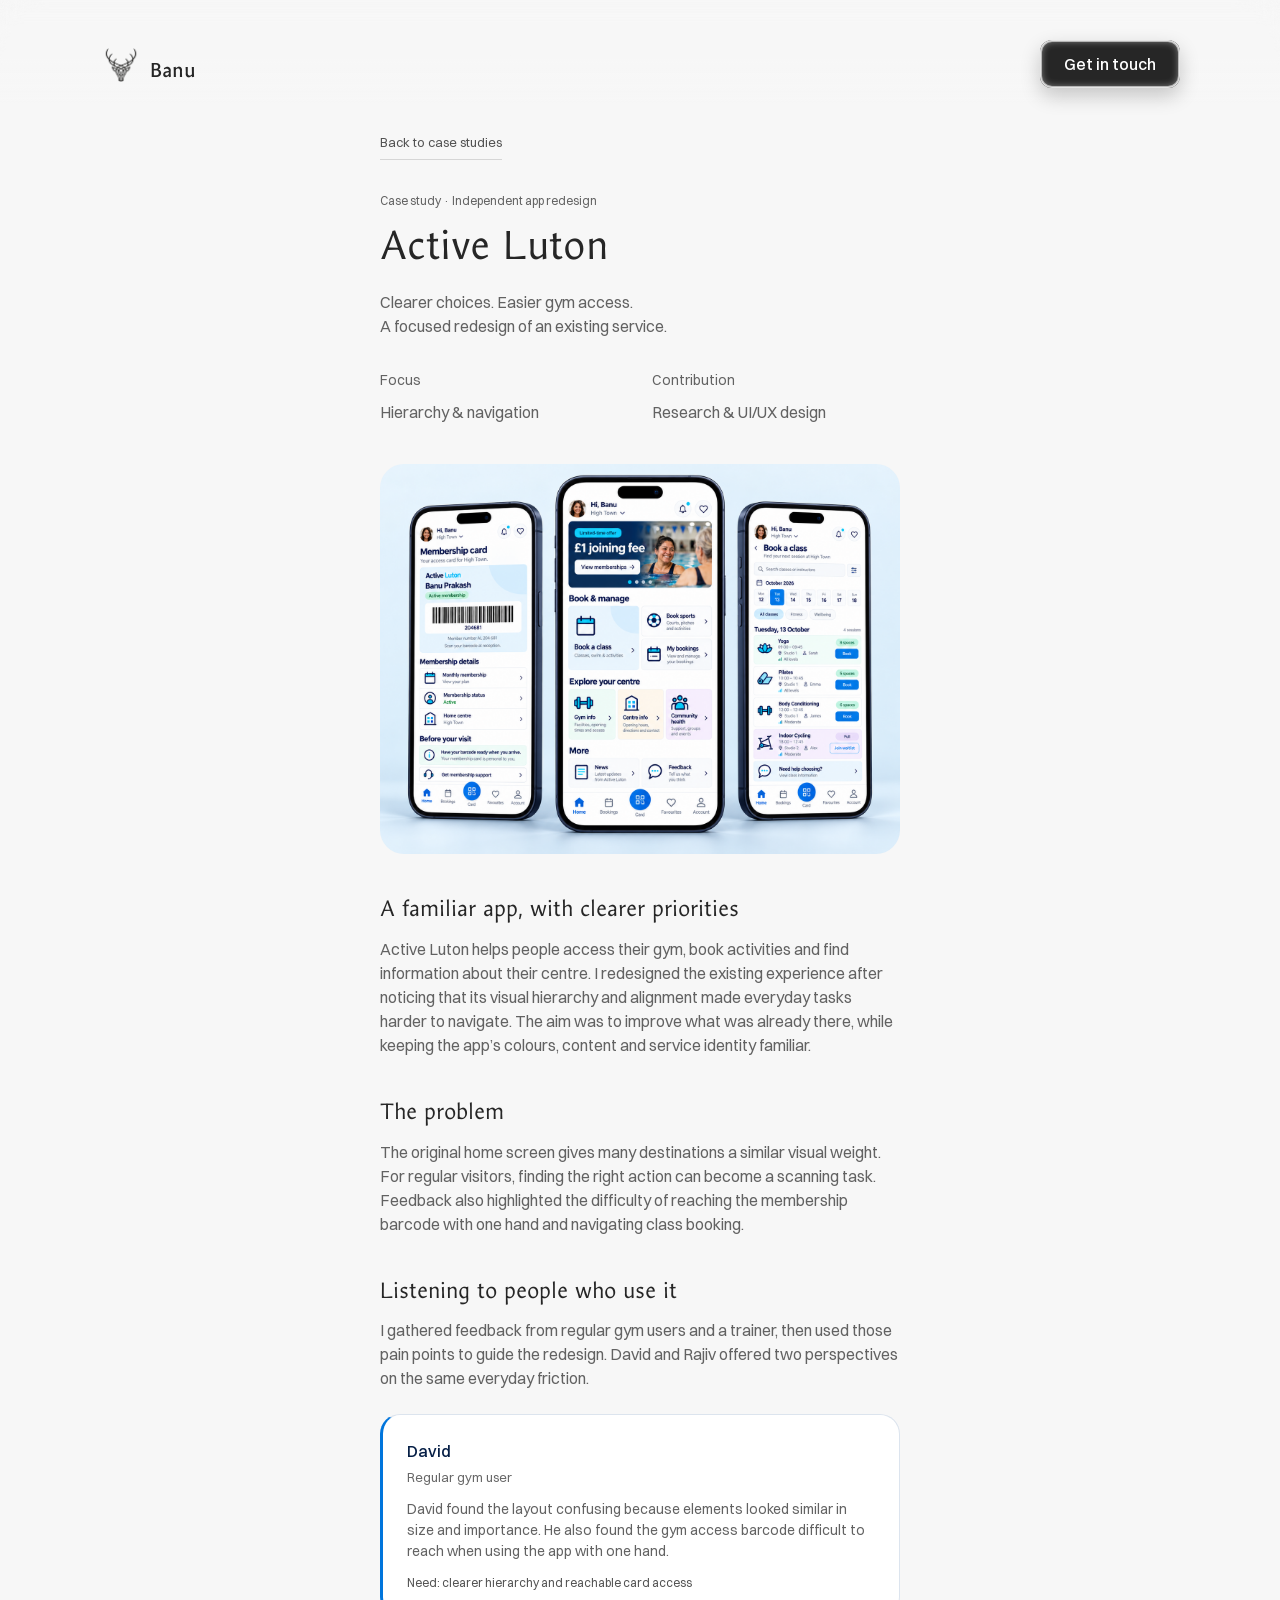
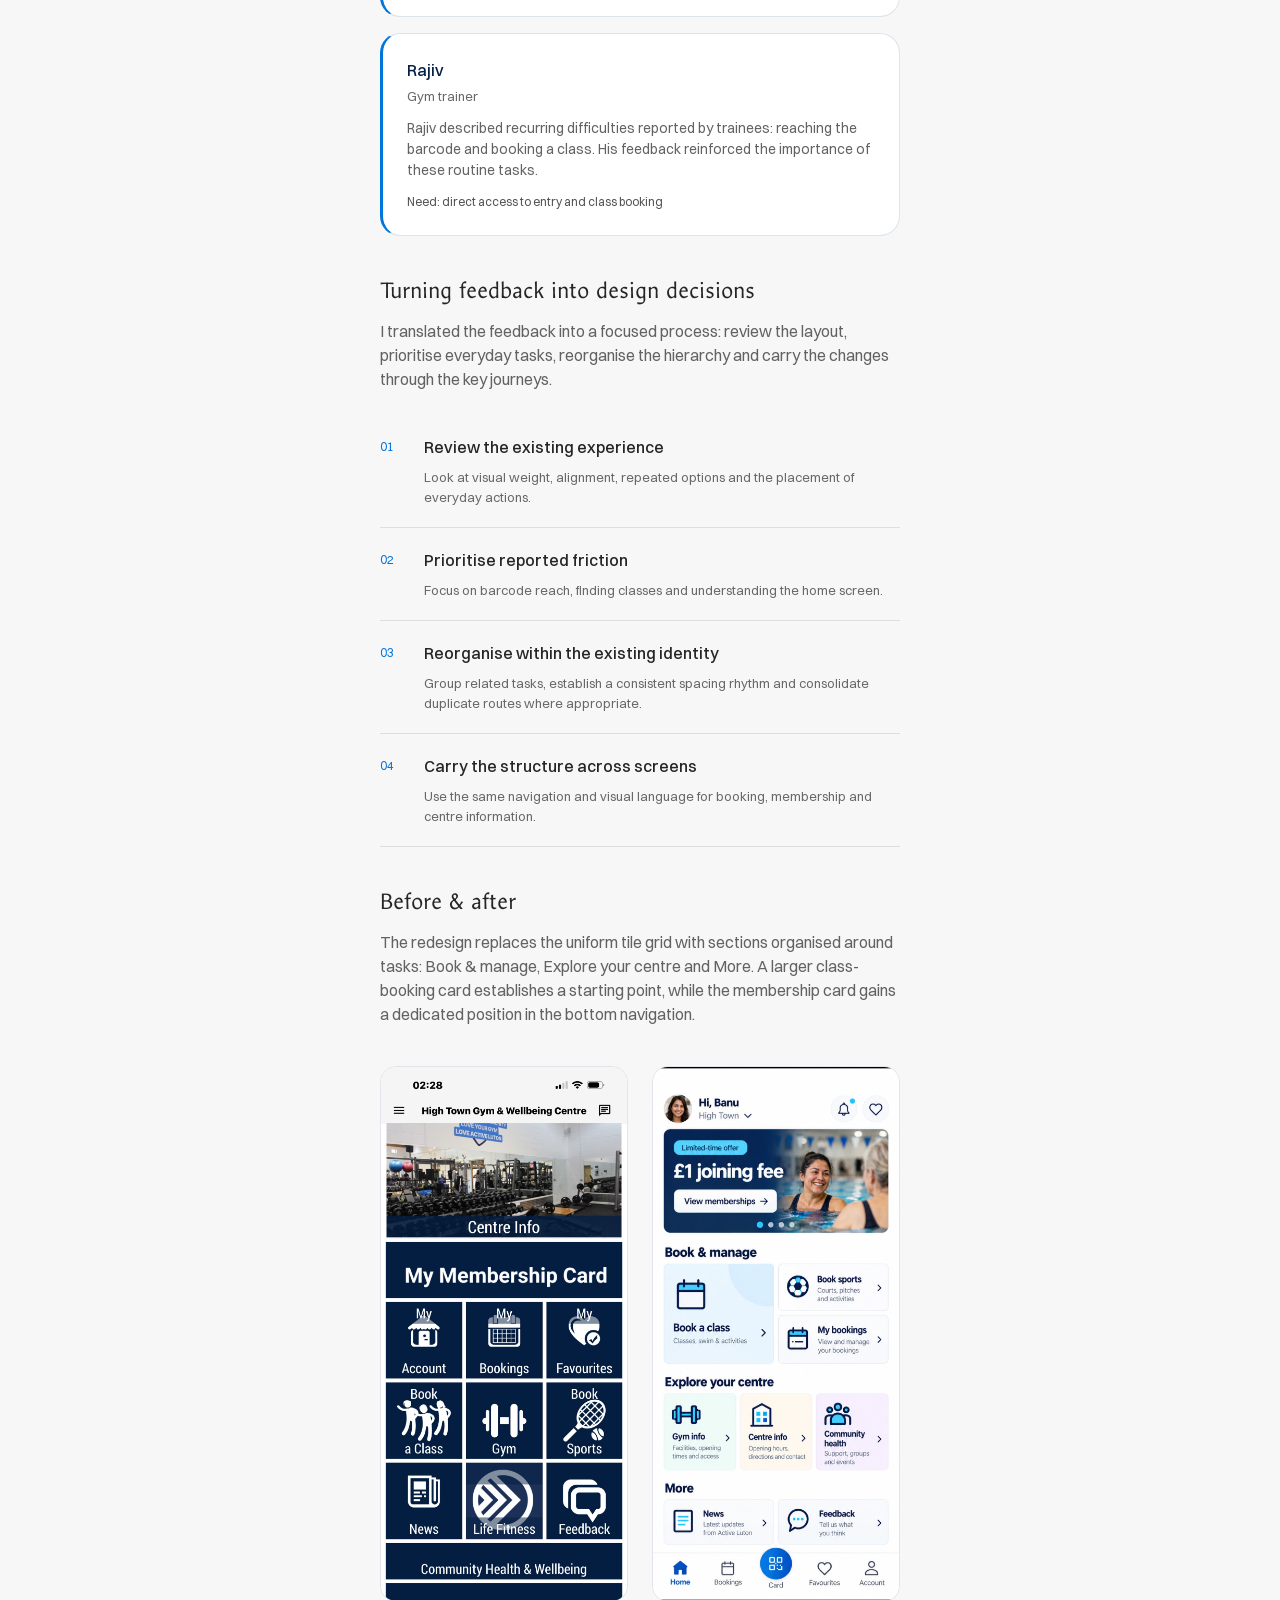
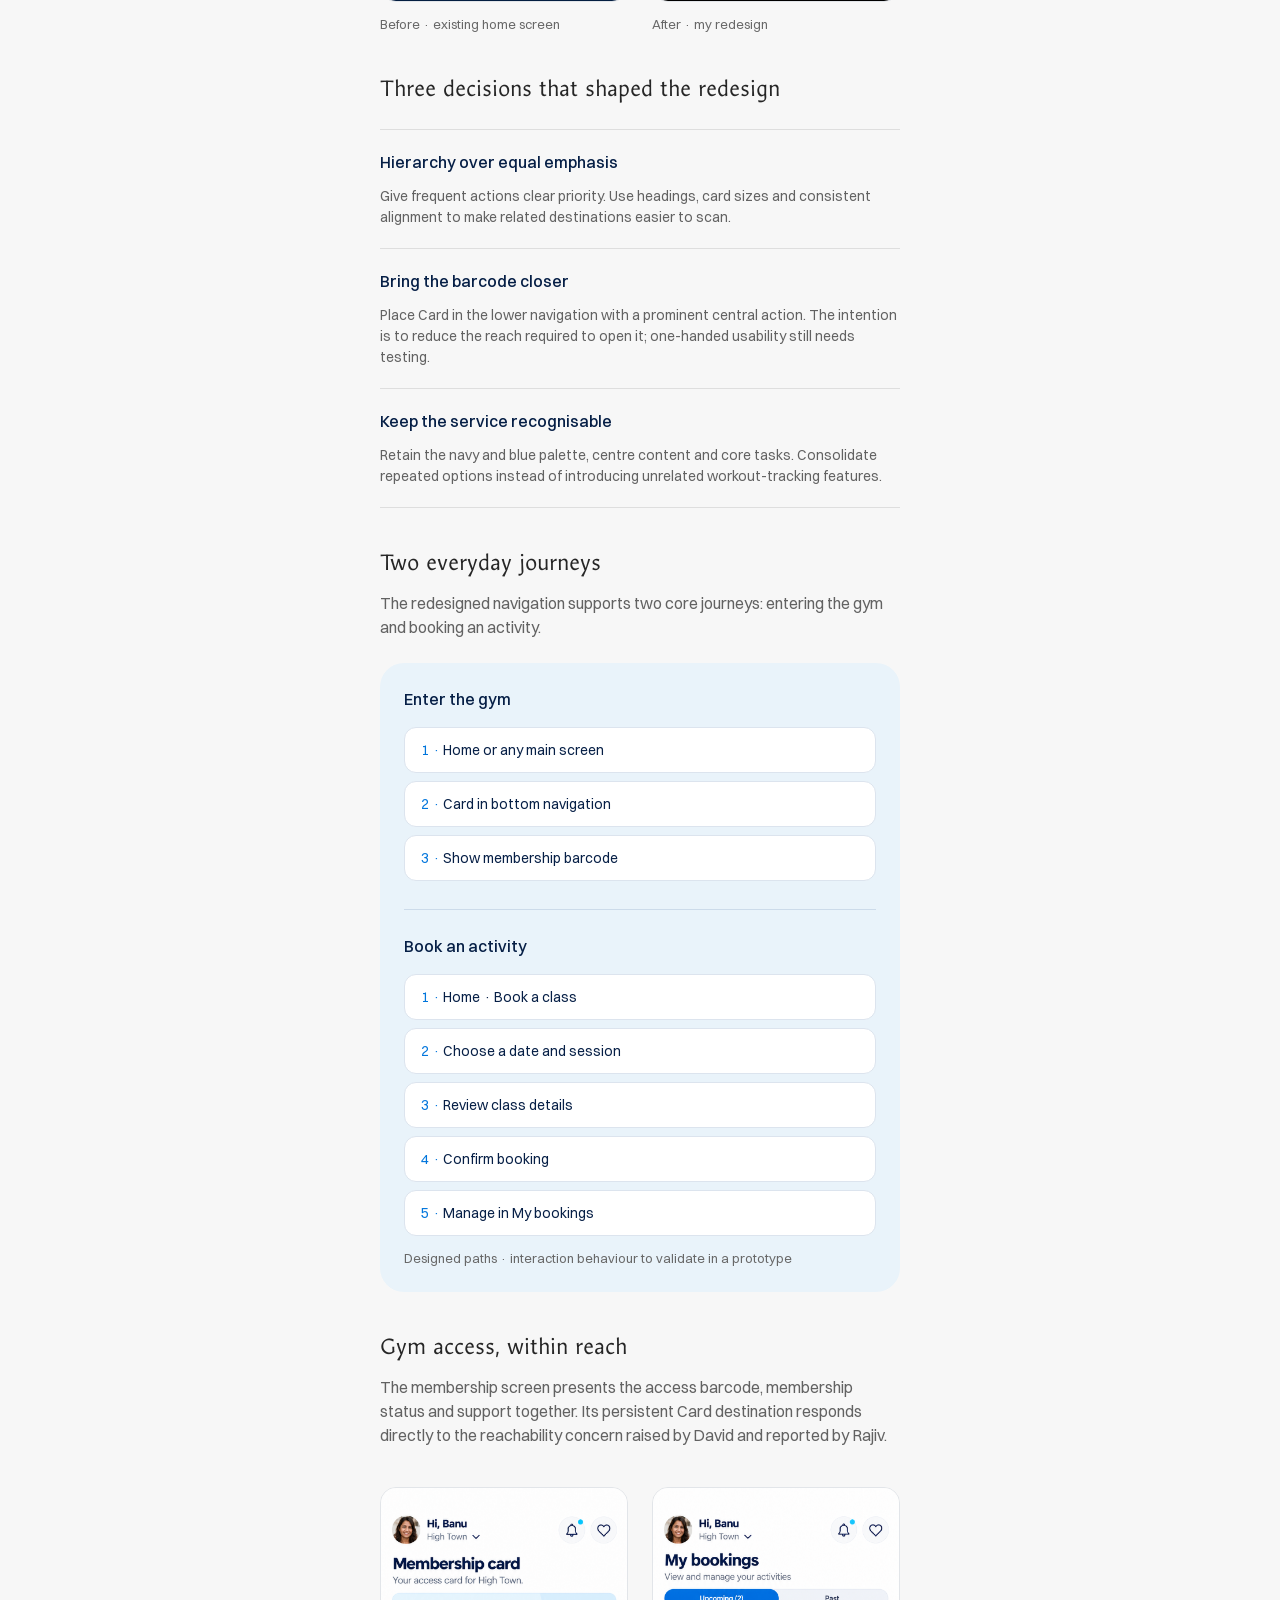
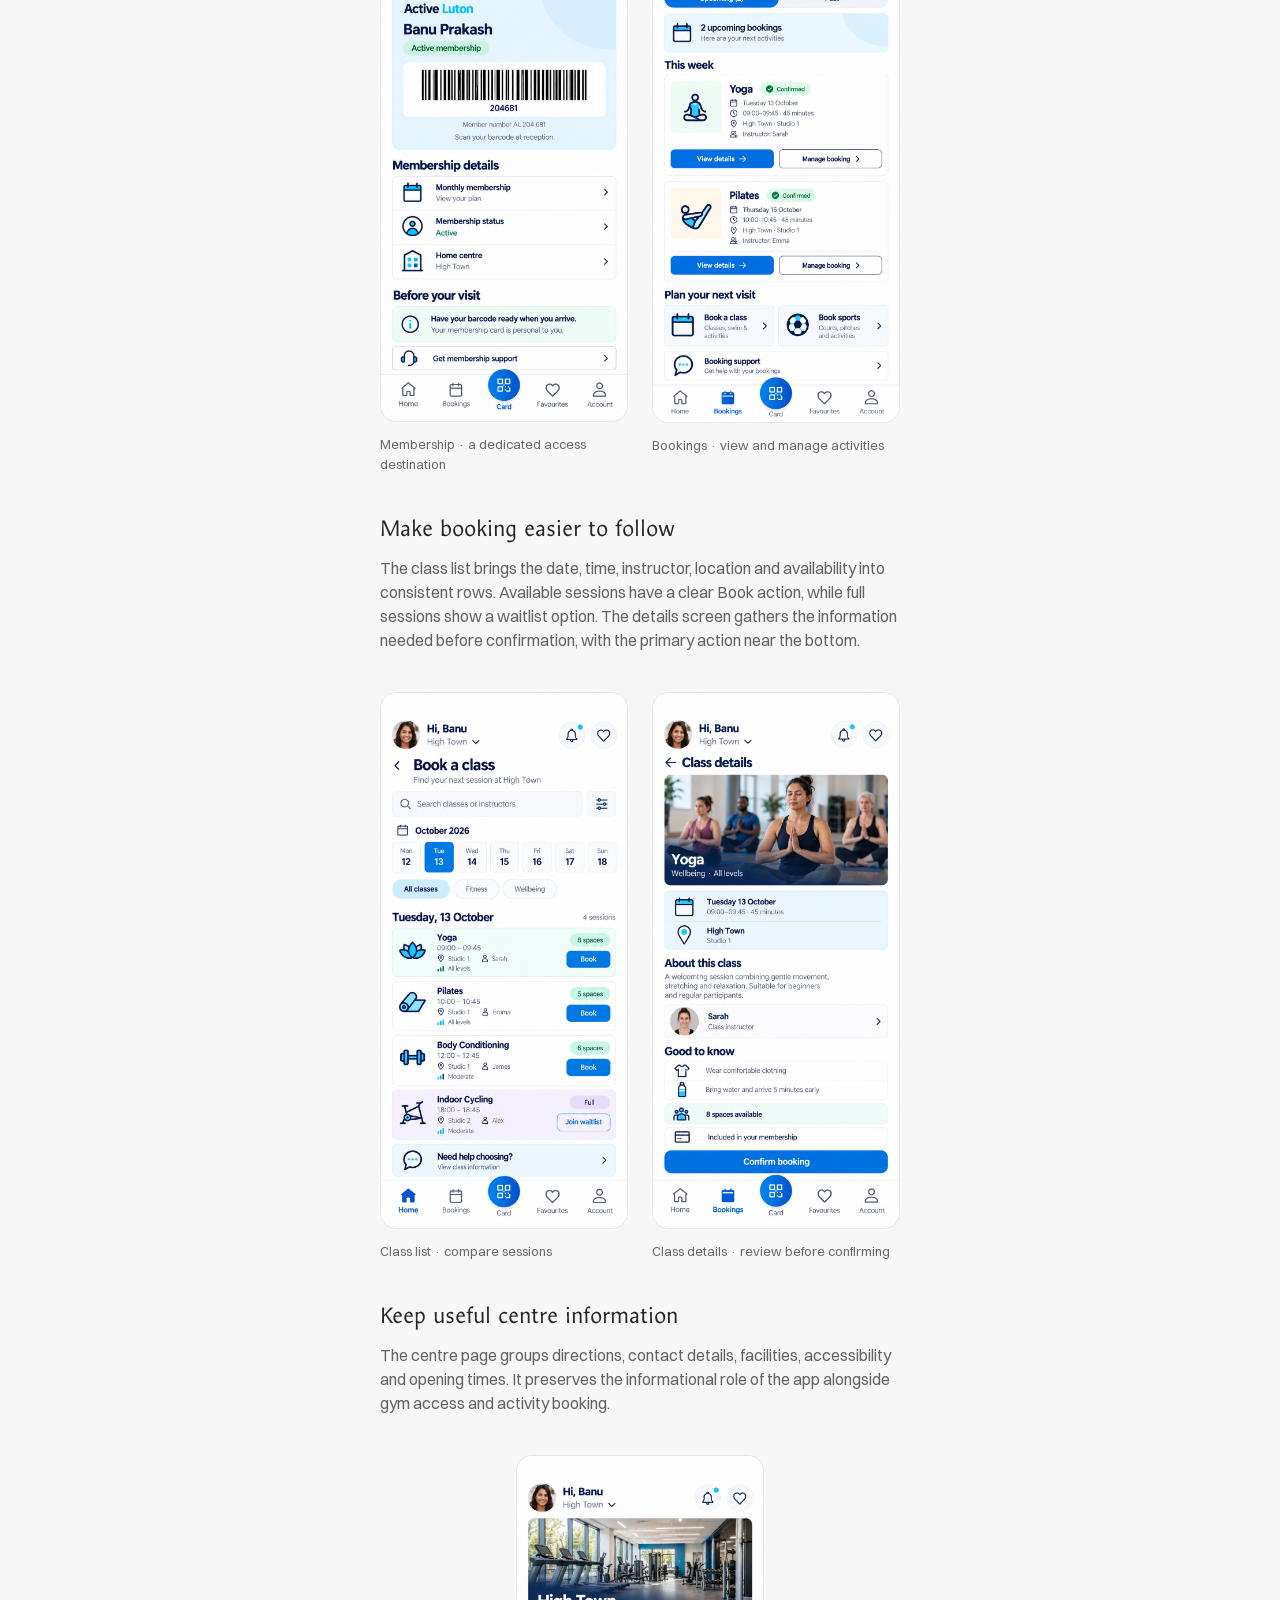
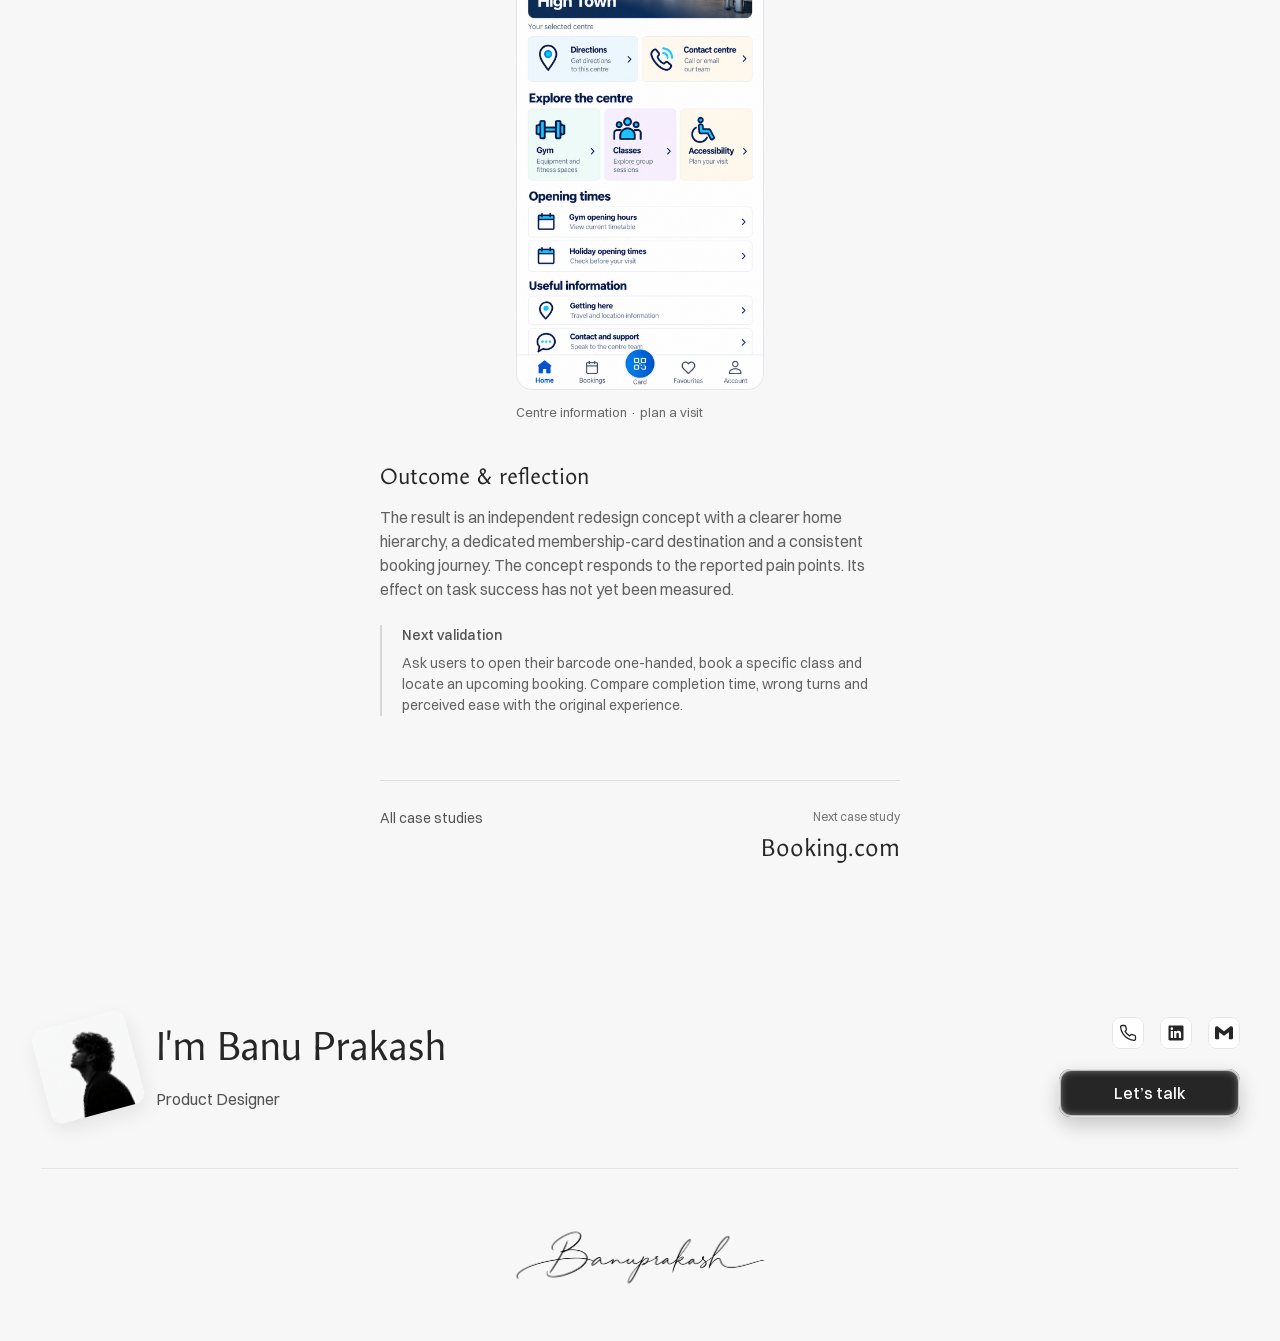
==== commit f5582460: "Remove footer biography and align identity row" ====
--- a/case-study-active-luton.html
+++ b/case-study-active-luton.html
@@ -70,7 +70,7 @@
 <!-- End of headEnd -->
 <link href="./replica.css?v=detail-pages-1" rel="stylesheet"/><style>@font-face { font-family: "Inter"; src: url("./assets/5afd6099115c501379.woff2"); font-display: swap; font-style: normal; font-weight: 400; unicode-range: U+0000-00FF, U+0131, U+0152-0153, U+02BB-02BC, U+02C6, U+02DA, U+02DC, U+2000-206F, U+2070, U+2074-207E, U+2080-208E, U+20AC, U+2122, U+2191, U+2193, U+2212, U+2215, U+FEFF, U+FFFD }
 @font-face { font-family: "Inter"; src: url("./assets/1ef5587c1bcb244ced.woff2"); font-display: swap; font-style: italic; font-weight: 400; unicode-range: U+0000-00FF, U+0131, U+0152-0153, U+02BB-02BC, U+02C6, U+02DA, U+02DC, U+2000-206F, U+2070, U+2074-207E, U+2080-208E, U+20AC, U+2122, U+2191, U+2193, U+2212, U+2215, U+FEFF, U+FFFD }
-@font-face { font-family: "Inter"; src: url("./assets/d46eff7ad0e61acac1.woff2"); font-display: swap; font-style: normal; font-weight: 600; unicode-range: U+0000-00FF, U+0131, U+0152-0153, U+02BB-02BC, U+02C6, U+02DA, U+02DC, U+2000-206F, U+2070, U+2074-207E, U+2080-208E, U+20AC, U+2122, U+2191, U+2193, U+2212, U+2215, U+FEFF, U+FFFD }</style><meta name="description" content="Active Luton case study design preview by Banu Prakash."><link rel="stylesheet" href="./detail.css?v=2"><link rel="stylesheet" href="./active-luton.css?v=1"><link rel="stylesheet" href="./portfolio-polish.css?v=3"></head><body class="detail-page framer-yz4OT framer-ssf5r framer-gWT6J framer-SITnw"><a class="skip-link" href="#detail-content">Skip to content</a><div class="framer-y1vjpo-container"><!--$--><div style="position:absolute;inset:0;overflow:hidden"><div style="opacity:1;position:absolute;inset:0;z-index:1;mask-image:linear-gradient(to top, rgba(0, 0, 0, 0) 0%, rgba(0, 0, 0, 1) 12.5%, rgba(0, 0, 0, 1) 25%, rgba(0, 0, 0, 0) 37.5%);-webkit-mask-image:linear-gradient(to top, rgba(0, 0, 0, 0) 0%, rgba(0, 0, 0, 1) 12.5%, rgba(0, 0, 0, 1) 25%, rgba(0, 0, 0, 0) 37.5%);border-radius:0px;pointer-events:none;backdrop-filter:blur(0.15625px)"></div><div style="opacity:1;position:absolute;inset:0;z-index:2;mask-image:linear-gradient(to top, rgba(0, 0, 0, 0) 12.5%, rgba(0, 0, 0, 1) 25%, rgba(0, 0, 0, 1) 37.5%, rgba(0, 0, 0, 0) 50%);-webkit-mask-image:linear-gradient(to top, rgba(0, 0, 0, 0) 12.5%, rgba(0, 0, 0, 1) 25%, rgba(0, 0, 0, 1) 37.5%, rgba(0, 0, 0, 0) 50%);border-radius:0px;pointer-events:none;backdrop-filter:blur(0.3125px)"></div><div style="opacity:1;position:absolute;inset:0;z-index:3;mask-image:linear-gradient(to top, rgba(0, 0, 0, 0) 25%, rgba(0, 0, 0, 1) 37.5%, rgba(0, 0, 0, 1) 50%, rgba(0, 0, 0, 0) 62.5%);-webkit-mask-image:linear-gradient(to top, rgba(0, 0, 0, 0) 25%, rgba(0, 0, 0, 1) 37.5%, rgba(0, 0, 0, 1) 50%, rgba(0, 0, 0, 0) 62.5%);border-radius:0px;pointer-events:none;backdrop-filter:blur(0.625px)"></div><div style="opacity:1;position:absolute;inset:0;z-index:4;mask-image:linear-gradient(to top, rgba(0, 0, 0, 0) 37.5%, rgba(0, 0, 0, 1) 50%, rgba(0, 0, 0, 1) 62.5%, rgba(0, 0, 0, 0) 75%);-webkit-mask-image:linear-gradient(to top, rgba(0, 0, 0, 0) 37.5%, rgba(0, 0, 0, 1) 50%, rgba(0, 0, 0, 1) 62.5%, rgba(0, 0, 0, 0) 75%);border-radius:0px;pointer-events:none;backdrop-filter:blur(1.25px)"></div><div style="opacity:1;position:absolute;inset:0;z-index:5;mask-image:linear-gradient(to top, rgba(0, 0, 0, 0) 50%, rgba(0, 0, 0, 1) 62.5%, rgba(0, 0, 0, 1) 75%, rgba(0, 0, 0, 0) 87.5%);-webkit-mask-image:linear-gradient(to top, rgba(0, 0, 0, 0) 50%, rgba(0, 0, 0, 1) 62.5%, rgba(0, 0, 0, 1) 75%, rgba(0, 0, 0, 0) 87.5%);border-radius:0px;pointer-events:none;backdrop-filter:blur(2.5px)"></div><div style="opacity:1;position:absolute;inset:0;z-index:6;mask-image:linear-gradient(to top, rgba(0, 0, 0, 0) 62.5%, rgba(0, 0, 0, 1) 75%, rgba(0, 0, 0, 1) 87.5%, rgba(0, 0, 0, 0) 100%);-webkit-mask-image:linear-gradient(to top, rgba(0, 0, 0, 0) 62.5%, rgba(0, 0, 0, 1) 75%, rgba(0, 0, 0, 1) 87.5%, rgba(0, 0, 0, 0) 100%);border-radius:0px;pointer-events:none;backdrop-filter:blur(5px)"></div><div style="opacity:1;position:absolute;inset:0;z-index:7;mask-image:linear-gradient(to top, rgba(0, 0, 0, 0) 75%, rgba(0, 0, 0, 1) 87.5%, rgba(0, 0, 0, 1) 100%);-webkit-mask-image:linear-gradient(to top, rgba(0, 0, 0, 0) 75%, rgba(0, 0, 0, 1) 87.5%, rgba(0, 0, 0, 1) 100%);border-radius:0px;pointer-events:none;backdrop-filter:blur(10px)"></div><div style="opacity:1;position:absolute;inset:0;z-index:8;mask-image:linear-gradient(to top, rgba(0, 0, 0, 0) 87.5%, rgba(0, 0, 0, 1) 100%);-webkit-mask-image:linear-gradient(to top, rgba(0, 0, 0, 0) 87.5%, rgba(0, 0, 0, 1) 100%);border-radius:0px;pointer-events:none;backdrop-filter:blur(20px)"></div></div><!--/$--></div><div class="framer-19oglp8" data-framer-appear-id="19oglp8" data-framer-layout-hint-center-x="true" style="opacity:1;transform:translateX(-50%)"><!--$--><div class="ssr-variant"><div class="framer-m6ff52-container"><!--$--><a class="framer-6Z4aL framer-1v8lje3 framer-v-1v8lje3 framer-1tx08i4" data-framer-name="Desktop" href="./#home"><img alt="" class="banu-header-logo" height="40" src="[data-uri]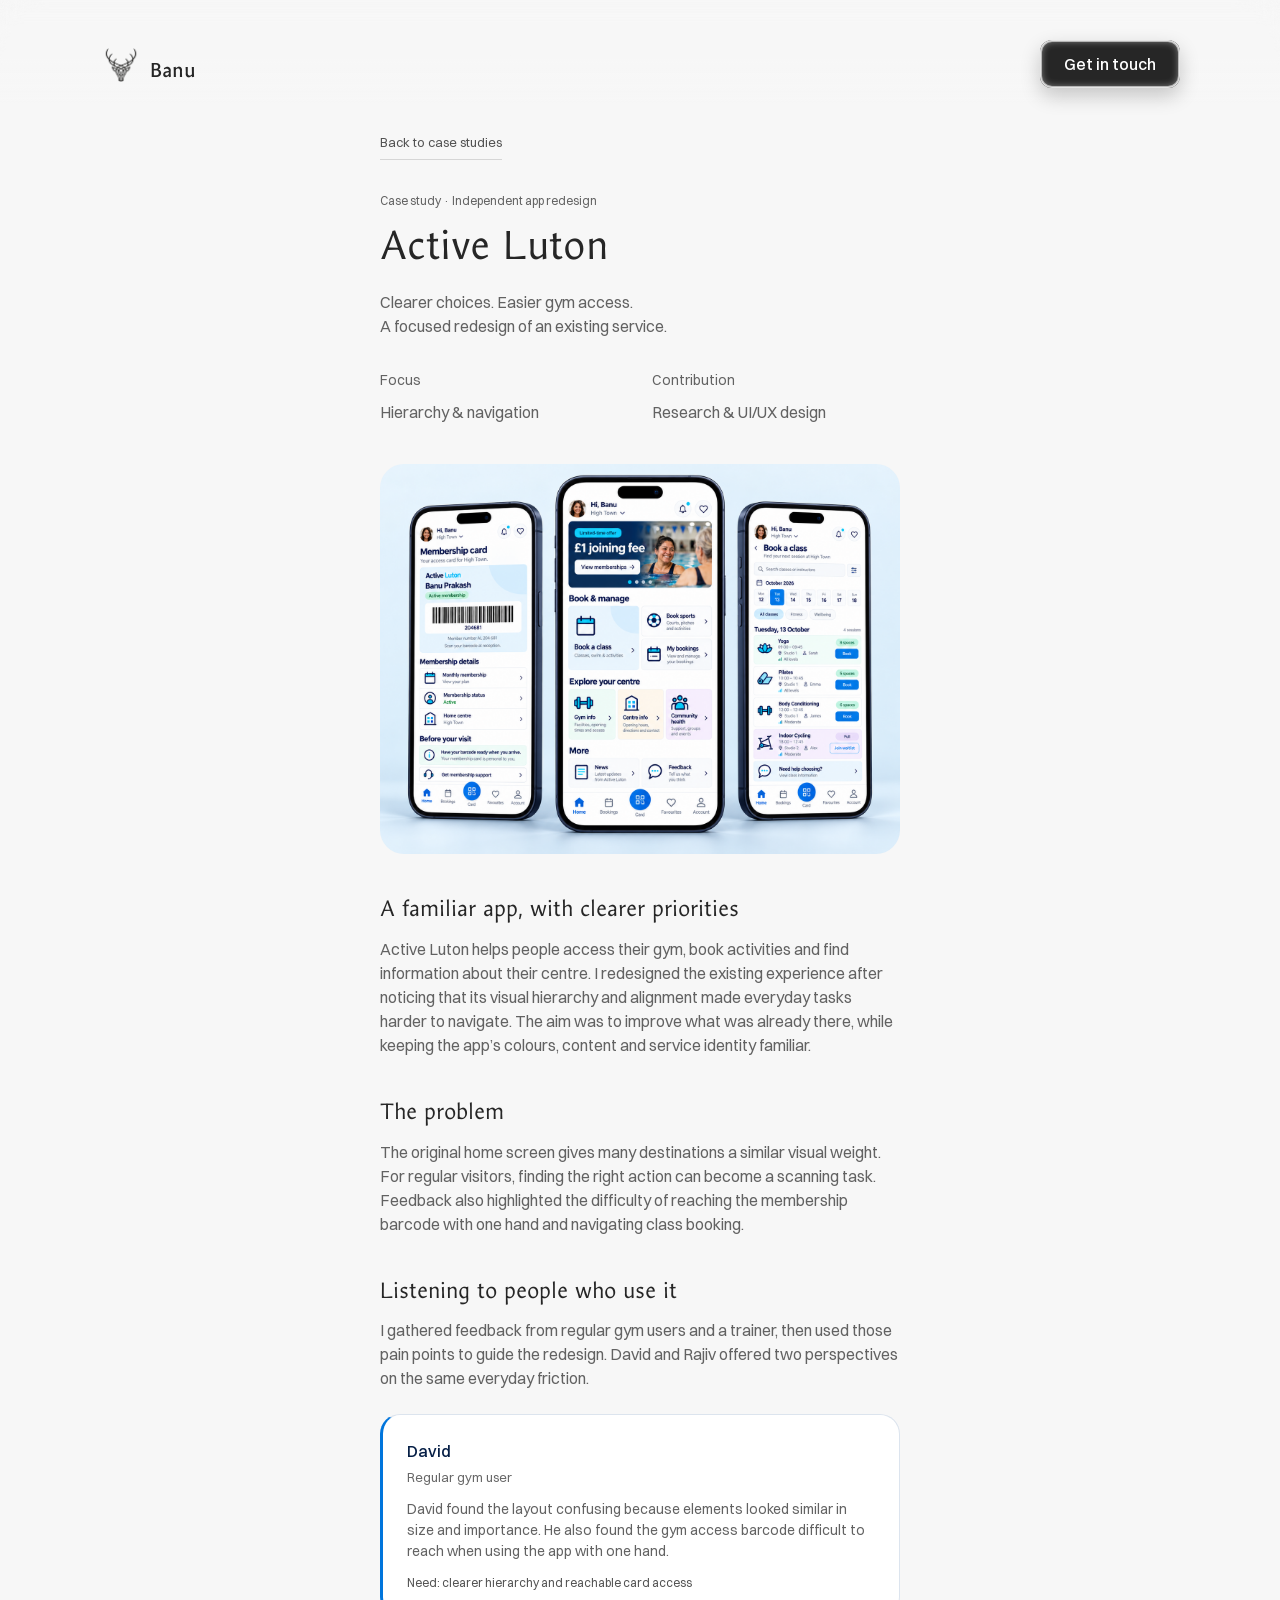
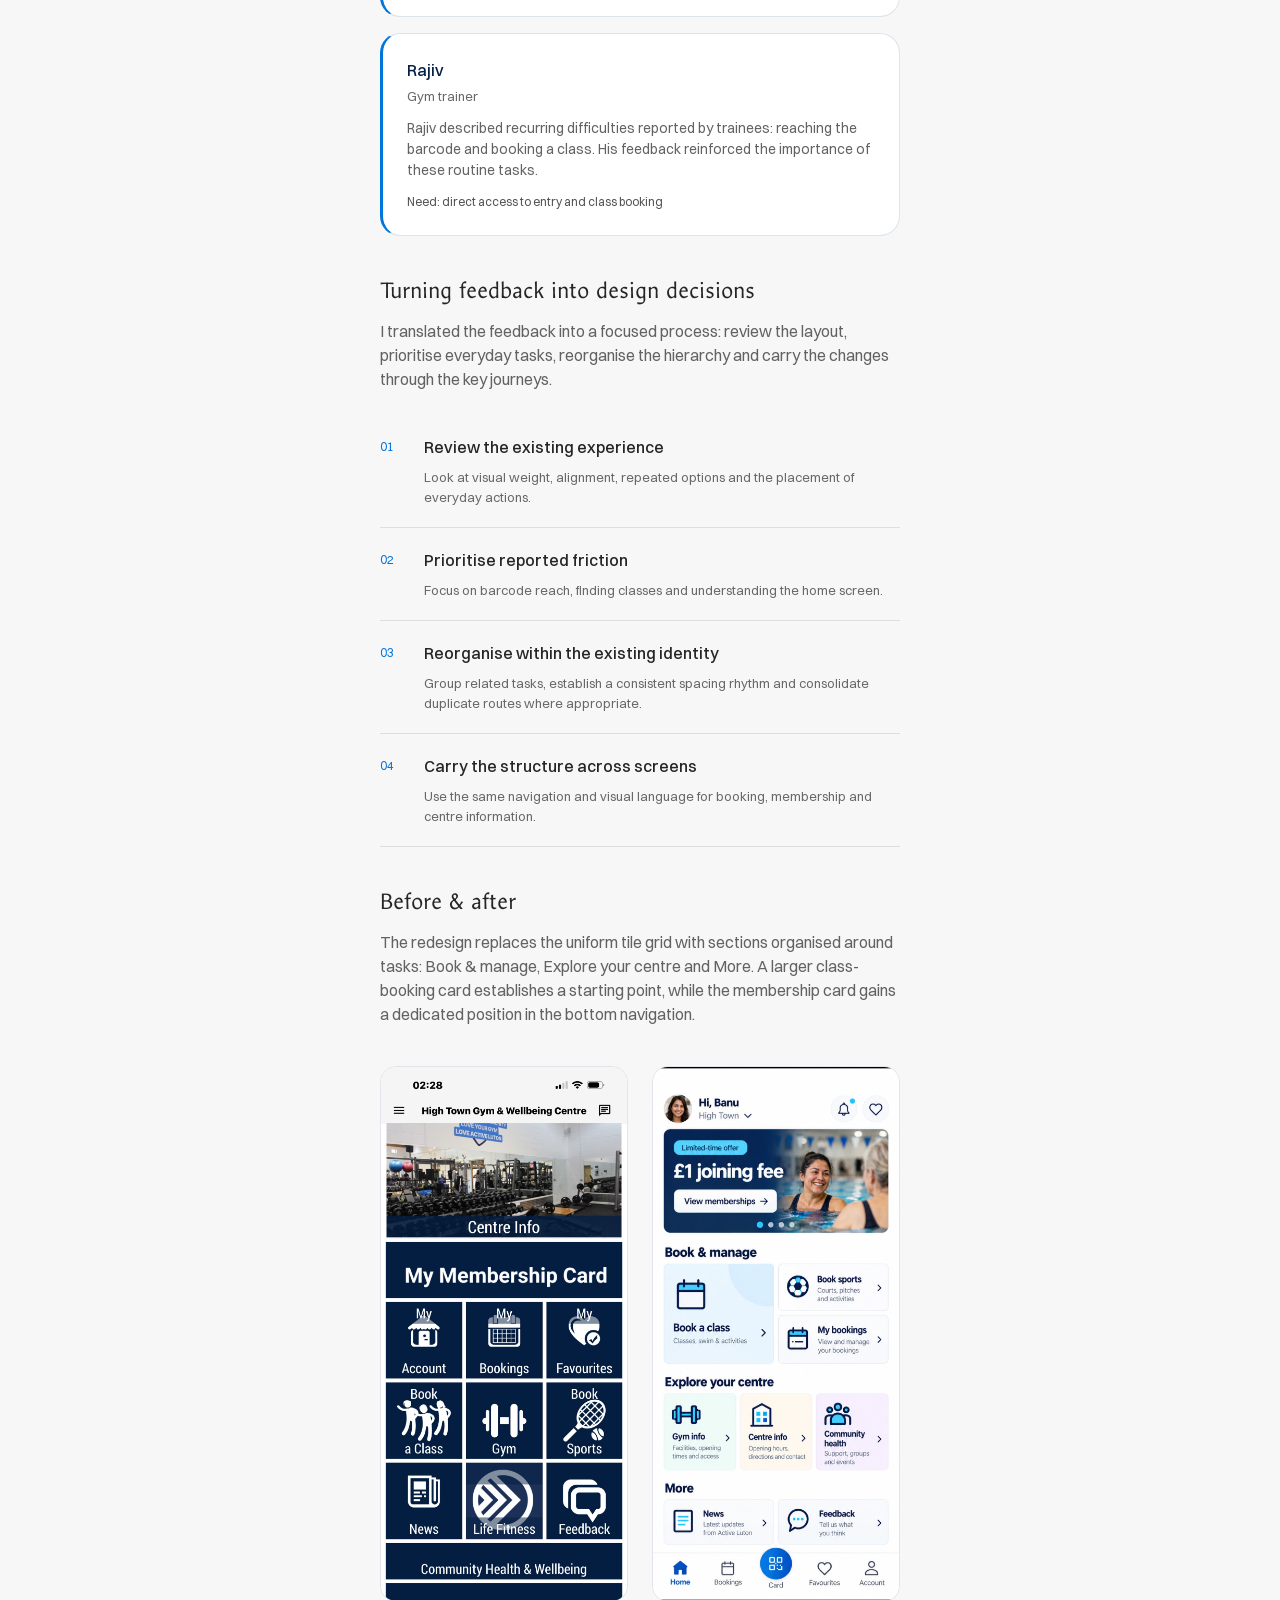
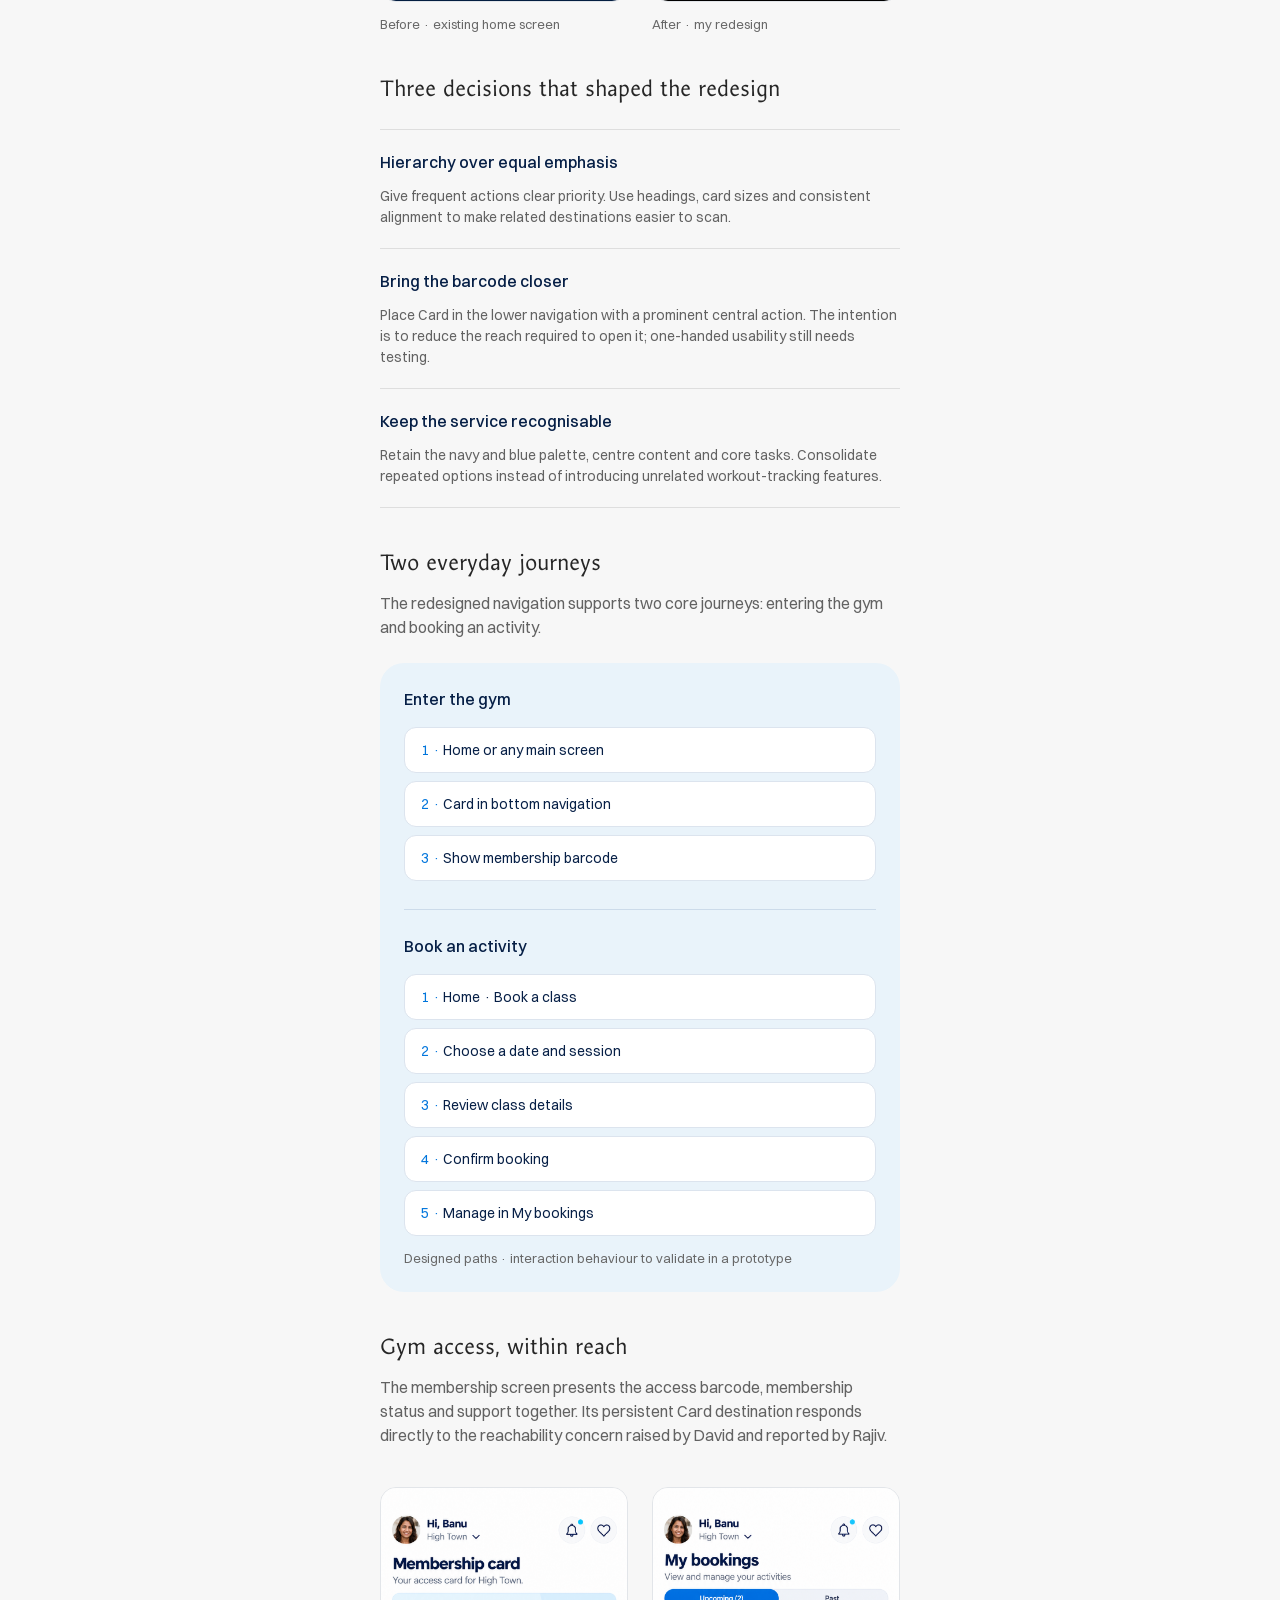
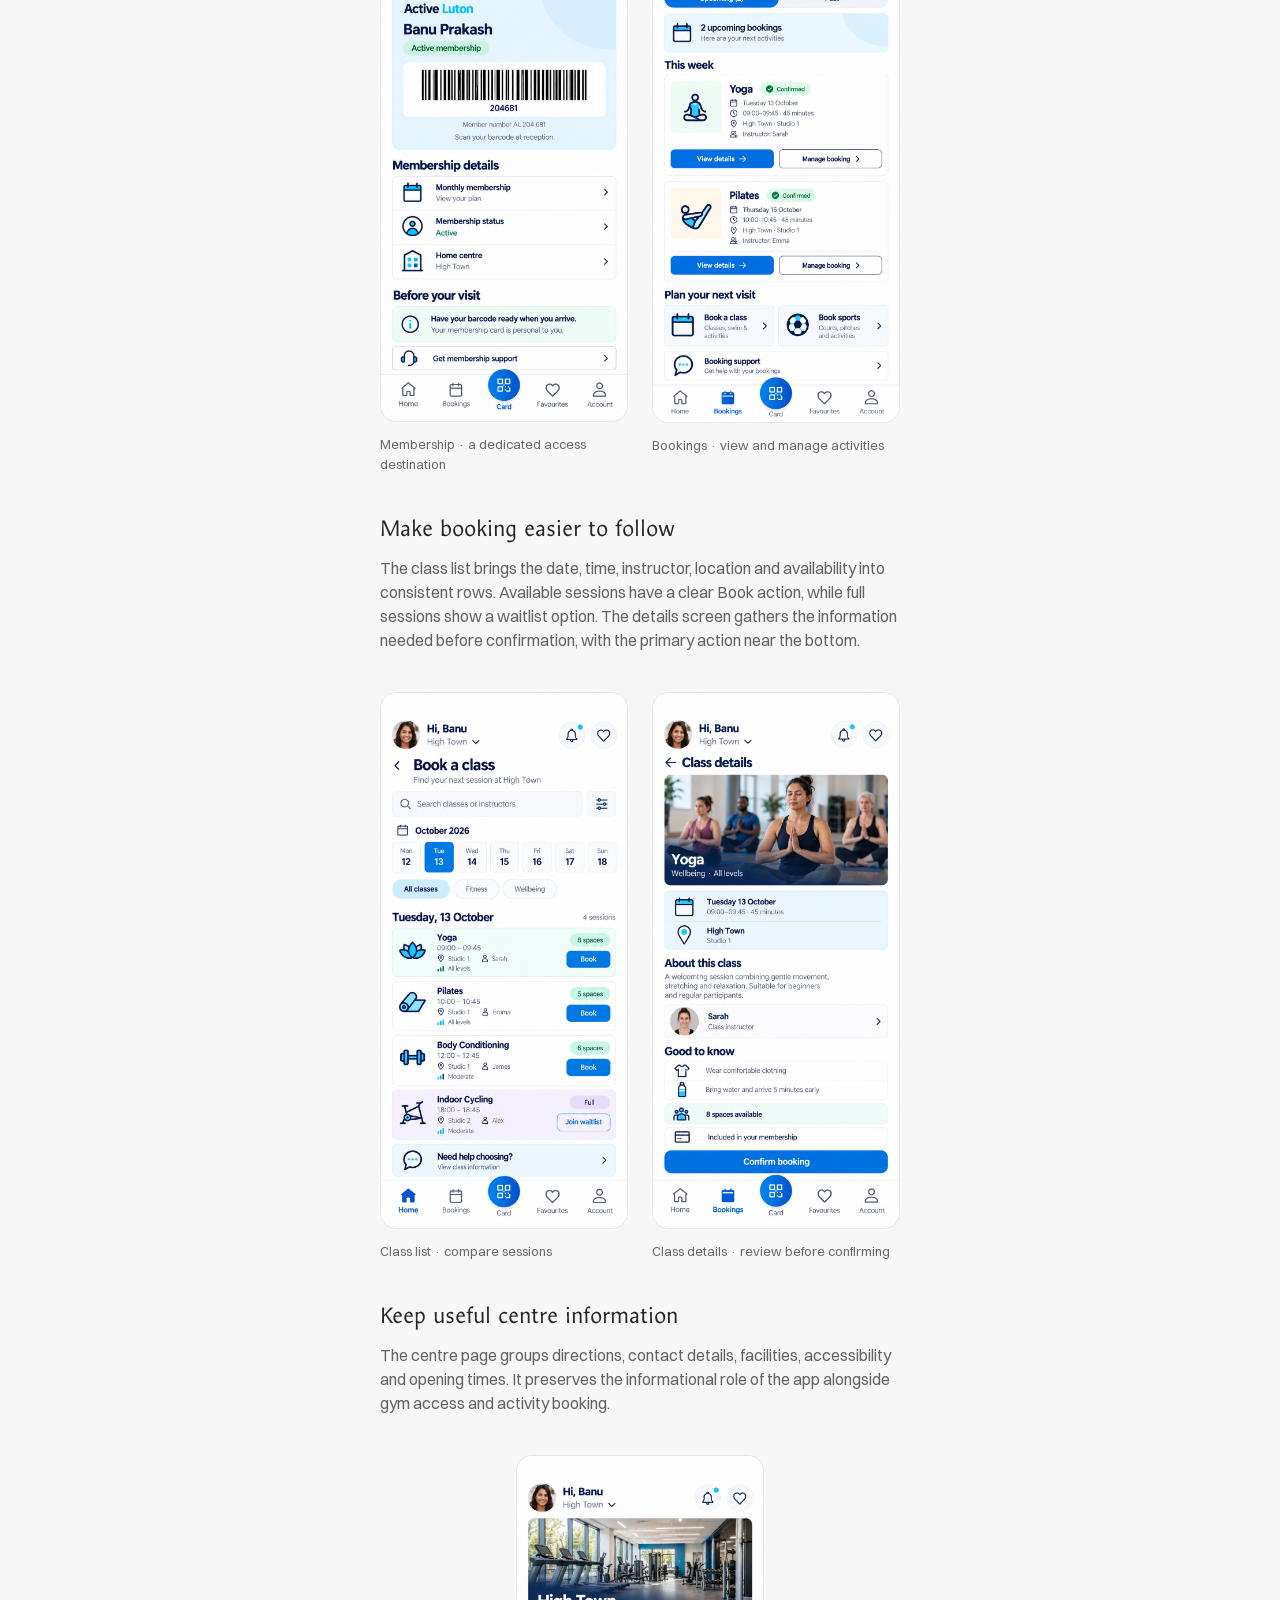
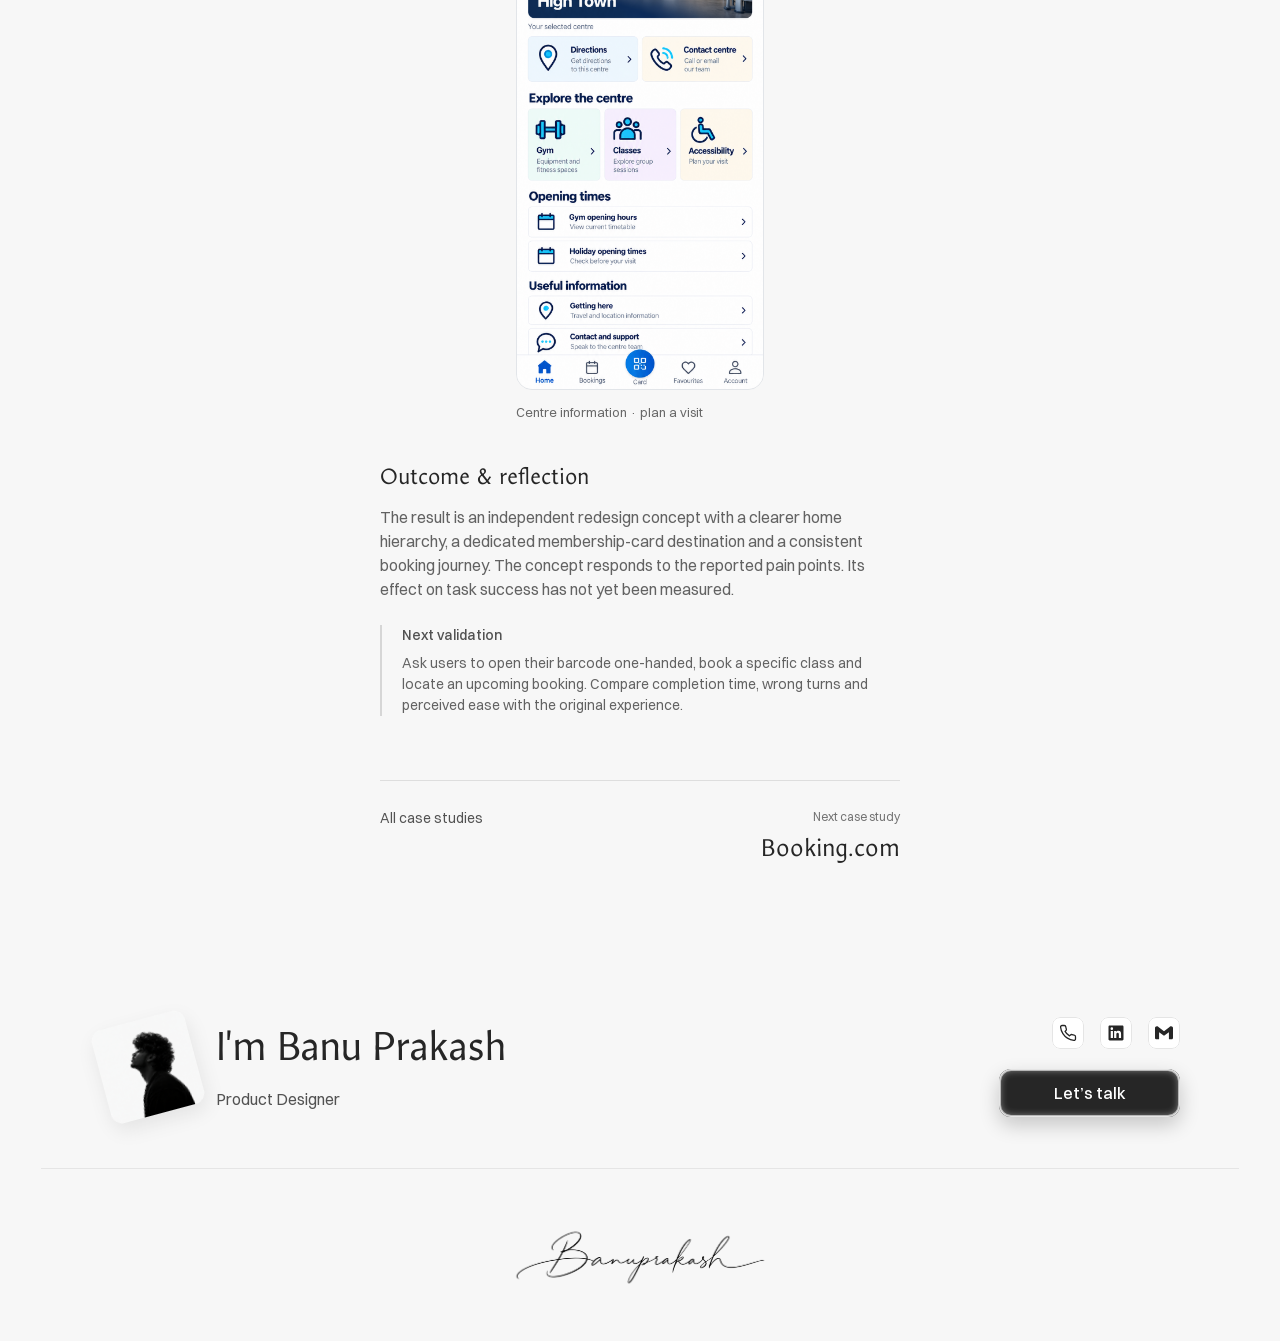
==== commit 0cb70055: "Align compact footer to portfolio content edges" ====
--- a/case-study-active-luton.html
+++ b/case-study-active-luton.html
@@ -70,7 +70,7 @@
 <!-- End of headEnd -->
 <link href="./replica.css?v=detail-pages-1" rel="stylesheet"/><style>@font-face { font-family: "Inter"; src: url("./assets/5afd6099115c501379.woff2"); font-display: swap; font-style: normal; font-weight: 400; unicode-range: U+0000-00FF, U+0131, U+0152-0153, U+02BB-02BC, U+02C6, U+02DA, U+02DC, U+2000-206F, U+2070, U+2074-207E, U+2080-208E, U+20AC, U+2122, U+2191, U+2193, U+2212, U+2215, U+FEFF, U+FFFD }
 @font-face { font-family: "Inter"; src: url("./assets/1ef5587c1bcb244ced.woff2"); font-display: swap; font-style: italic; font-weight: 400; unicode-range: U+0000-00FF, U+0131, U+0152-0153, U+02BB-02BC, U+02C6, U+02DA, U+02DC, U+2000-206F, U+2070, U+2074-207E, U+2080-208E, U+20AC, U+2122, U+2191, U+2193, U+2212, U+2215, U+FEFF, U+FFFD }
-@font-face { font-family: "Inter"; src: url("./assets/d46eff7ad0e61acac1.woff2"); font-display: swap; font-style: normal; font-weight: 600; unicode-range: U+0000-00FF, U+0131, U+0152-0153, U+02BB-02BC, U+02C6, U+02DA, U+02DC, U+2000-206F, U+2070, U+2074-207E, U+2080-208E, U+20AC, U+2122, U+2191, U+2193, U+2212, U+2215, U+FEFF, U+FFFD }</style><meta name="description" content="Active Luton case study design preview by Banu Prakash."><link rel="stylesheet" href="./detail.css?v=2"><link rel="stylesheet" href="./active-luton.css?v=1"><link rel="stylesheet" href="./portfolio-polish.css?v=4"></head><body class="detail-page framer-yz4OT framer-ssf5r framer-gWT6J framer-SITnw"><a class="skip-link" href="#detail-content">Skip to content</a><div class="framer-y1vjpo-container"><!--$--><div style="position:absolute;inset:0;overflow:hidden"><div style="opacity:1;position:absolute;inset:0;z-index:1;mask-image:linear-gradient(to top, rgba(0, 0, 0, 0) 0%, rgba(0, 0, 0, 1) 12.5%, rgba(0, 0, 0, 1) 25%, rgba(0, 0, 0, 0) 37.5%);-webkit-mask-image:linear-gradient(to top, rgba(0, 0, 0, 0) 0%, rgba(0, 0, 0, 1) 12.5%, rgba(0, 0, 0, 1) 25%, rgba(0, 0, 0, 0) 37.5%);border-radius:0px;pointer-events:none;backdrop-filter:blur(0.15625px)"></div><div style="opacity:1;position:absolute;inset:0;z-index:2;mask-image:linear-gradient(to top, rgba(0, 0, 0, 0) 12.5%, rgba(0, 0, 0, 1) 25%, rgba(0, 0, 0, 1) 37.5%, rgba(0, 0, 0, 0) 50%);-webkit-mask-image:linear-gradient(to top, rgba(0, 0, 0, 0) 12.5%, rgba(0, 0, 0, 1) 25%, rgba(0, 0, 0, 1) 37.5%, rgba(0, 0, 0, 0) 50%);border-radius:0px;pointer-events:none;backdrop-filter:blur(0.3125px)"></div><div style="opacity:1;position:absolute;inset:0;z-index:3;mask-image:linear-gradient(to top, rgba(0, 0, 0, 0) 25%, rgba(0, 0, 0, 1) 37.5%, rgba(0, 0, 0, 1) 50%, rgba(0, 0, 0, 0) 62.5%);-webkit-mask-image:linear-gradient(to top, rgba(0, 0, 0, 0) 25%, rgba(0, 0, 0, 1) 37.5%, rgba(0, 0, 0, 1) 50%, rgba(0, 0, 0, 0) 62.5%);border-radius:0px;pointer-events:none;backdrop-filter:blur(0.625px)"></div><div style="opacity:1;position:absolute;inset:0;z-index:4;mask-image:linear-gradient(to top, rgba(0, 0, 0, 0) 37.5%, rgba(0, 0, 0, 1) 50%, rgba(0, 0, 0, 1) 62.5%, rgba(0, 0, 0, 0) 75%);-webkit-mask-image:linear-gradient(to top, rgba(0, 0, 0, 0) 37.5%, rgba(0, 0, 0, 1) 50%, rgba(0, 0, 0, 1) 62.5%, rgba(0, 0, 0, 0) 75%);border-radius:0px;pointer-events:none;backdrop-filter:blur(1.25px)"></div><div style="opacity:1;position:absolute;inset:0;z-index:5;mask-image:linear-gradient(to top, rgba(0, 0, 0, 0) 50%, rgba(0, 0, 0, 1) 62.5%, rgba(0, 0, 0, 1) 75%, rgba(0, 0, 0, 0) 87.5%);-webkit-mask-image:linear-gradient(to top, rgba(0, 0, 0, 0) 50%, rgba(0, 0, 0, 1) 62.5%, rgba(0, 0, 0, 1) 75%, rgba(0, 0, 0, 0) 87.5%);border-radius:0px;pointer-events:none;backdrop-filter:blur(2.5px)"></div><div style="opacity:1;position:absolute;inset:0;z-index:6;mask-image:linear-gradient(to top, rgba(0, 0, 0, 0) 62.5%, rgba(0, 0, 0, 1) 75%, rgba(0, 0, 0, 1) 87.5%, rgba(0, 0, 0, 0) 100%);-webkit-mask-image:linear-gradient(to top, rgba(0, 0, 0, 0) 62.5%, rgba(0, 0, 0, 1) 75%, rgba(0, 0, 0, 1) 87.5%, rgba(0, 0, 0, 0) 100%);border-radius:0px;pointer-events:none;backdrop-filter:blur(5px)"></div><div style="opacity:1;position:absolute;inset:0;z-index:7;mask-image:linear-gradient(to top, rgba(0, 0, 0, 0) 75%, rgba(0, 0, 0, 1) 87.5%, rgba(0, 0, 0, 1) 100%);-webkit-mask-image:linear-gradient(to top, rgba(0, 0, 0, 0) 75%, rgba(0, 0, 0, 1) 87.5%, rgba(0, 0, 0, 1) 100%);border-radius:0px;pointer-events:none;backdrop-filter:blur(10px)"></div><div style="opacity:1;position:absolute;inset:0;z-index:8;mask-image:linear-gradient(to top, rgba(0, 0, 0, 0) 87.5%, rgba(0, 0, 0, 1) 100%);-webkit-mask-image:linear-gradient(to top, rgba(0, 0, 0, 0) 87.5%, rgba(0, 0, 0, 1) 100%);border-radius:0px;pointer-events:none;backdrop-filter:blur(20px)"></div></div><!--/$--></div><div class="framer-19oglp8" data-framer-appear-id="19oglp8" data-framer-layout-hint-center-x="true" style="opacity:1;transform:translateX(-50%)"><!--$--><div class="ssr-variant"><div class="framer-m6ff52-container"><!--$--><a class="framer-6Z4aL framer-1v8lje3 framer-v-1v8lje3 framer-1tx08i4" data-framer-name="Desktop" href="./#home"><img alt="" class="banu-header-logo" height="40" src="[data-uri]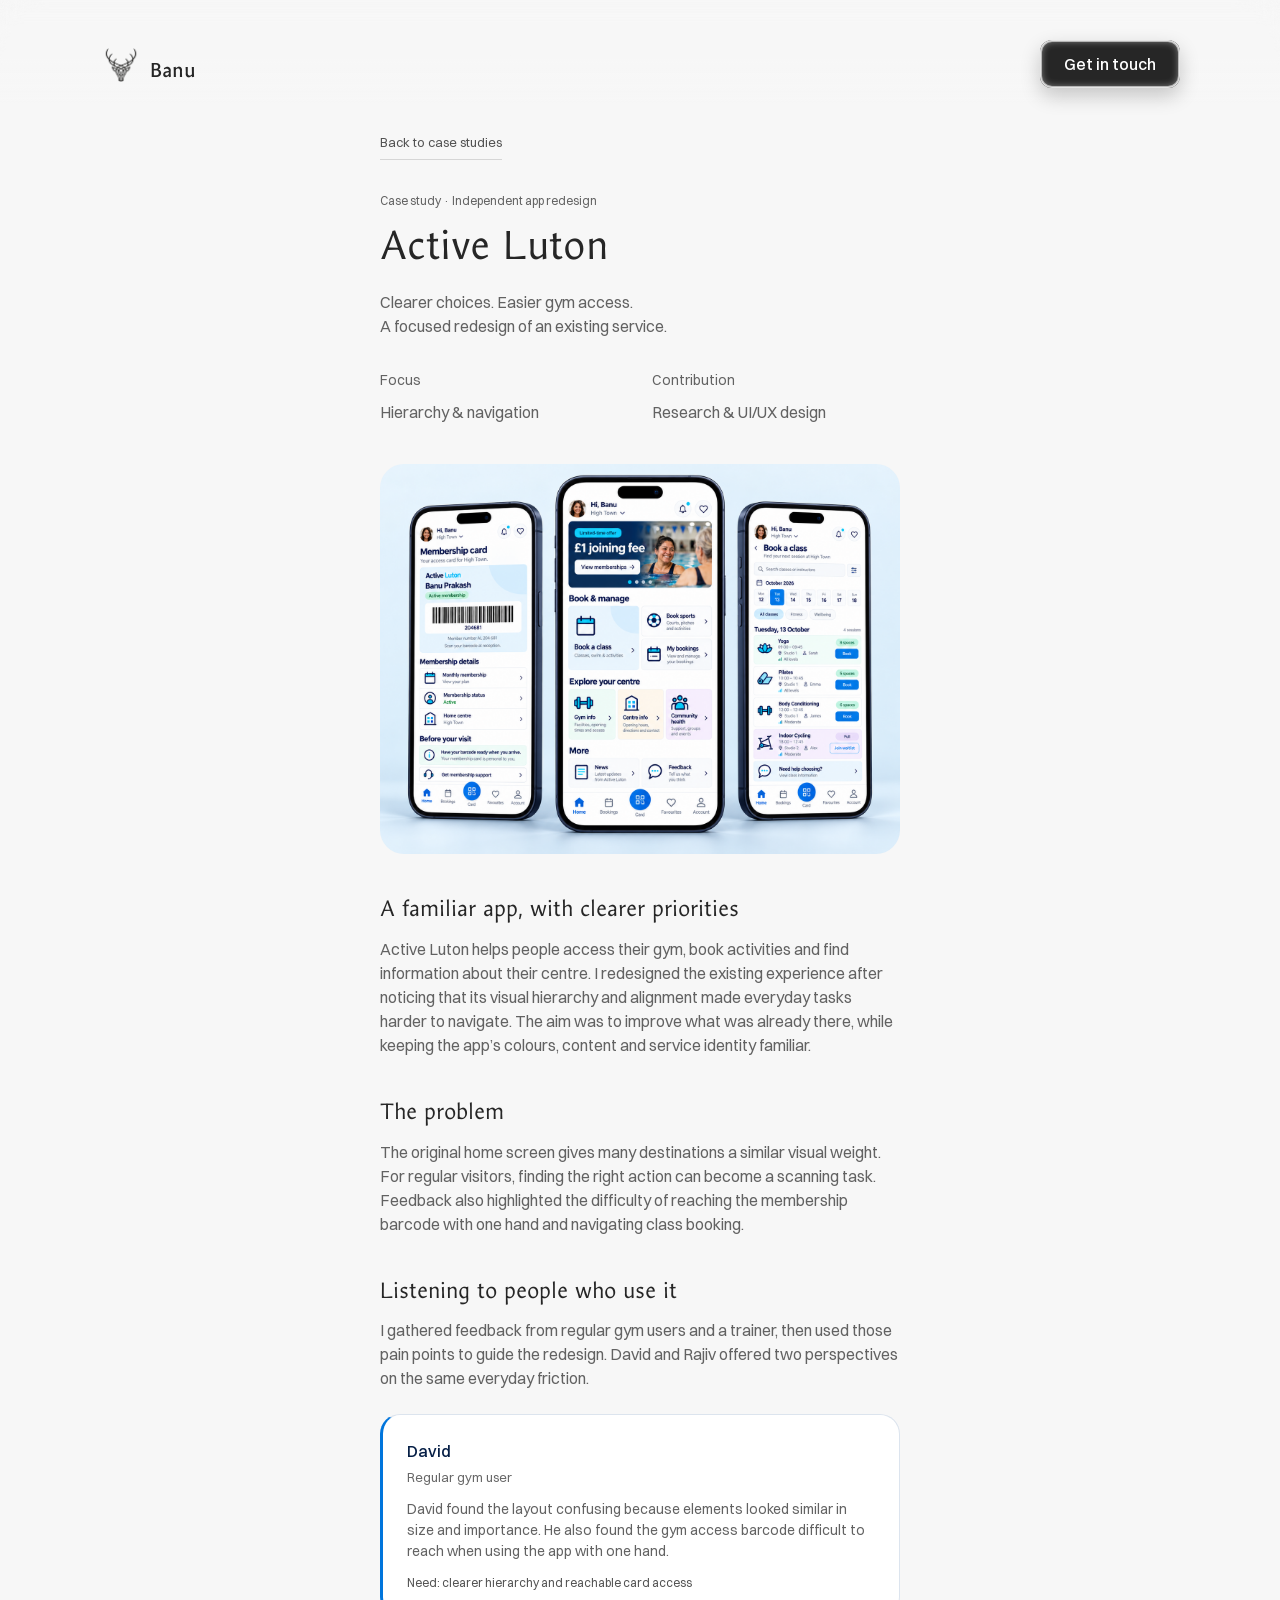
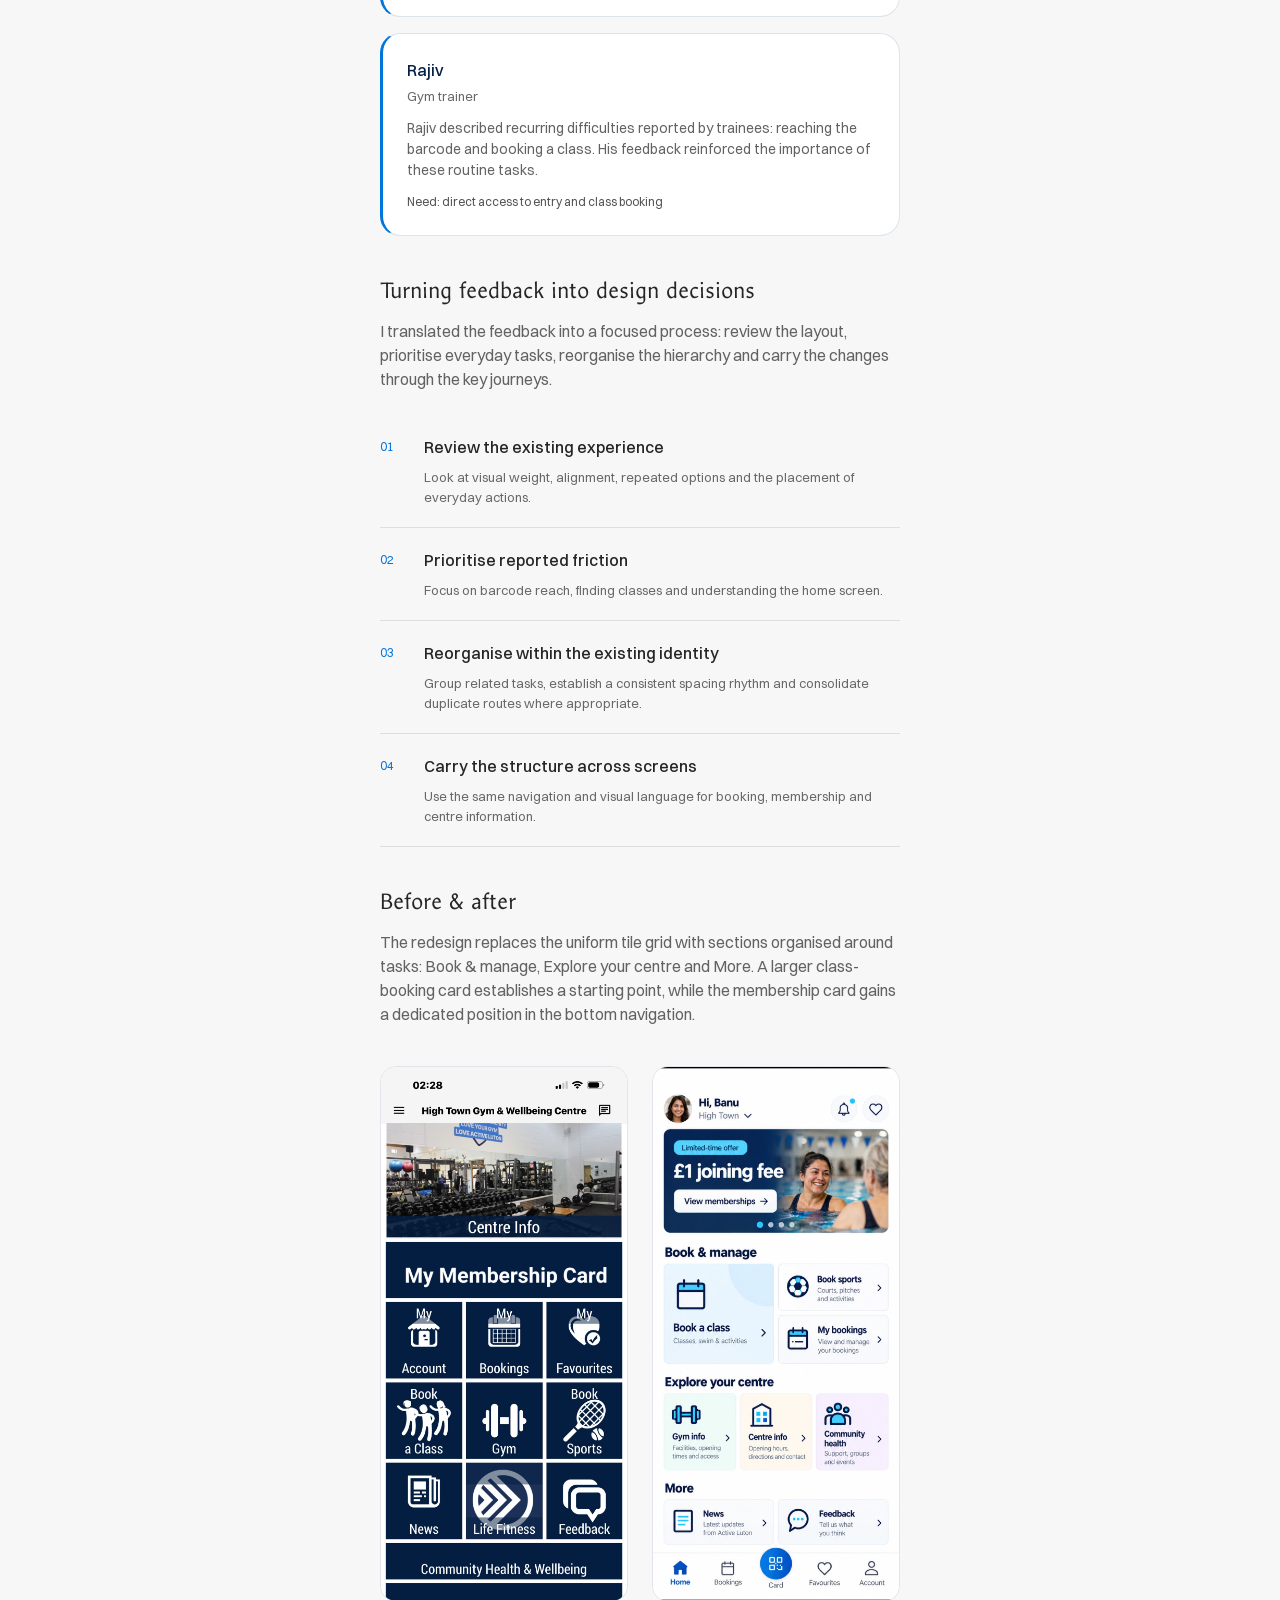
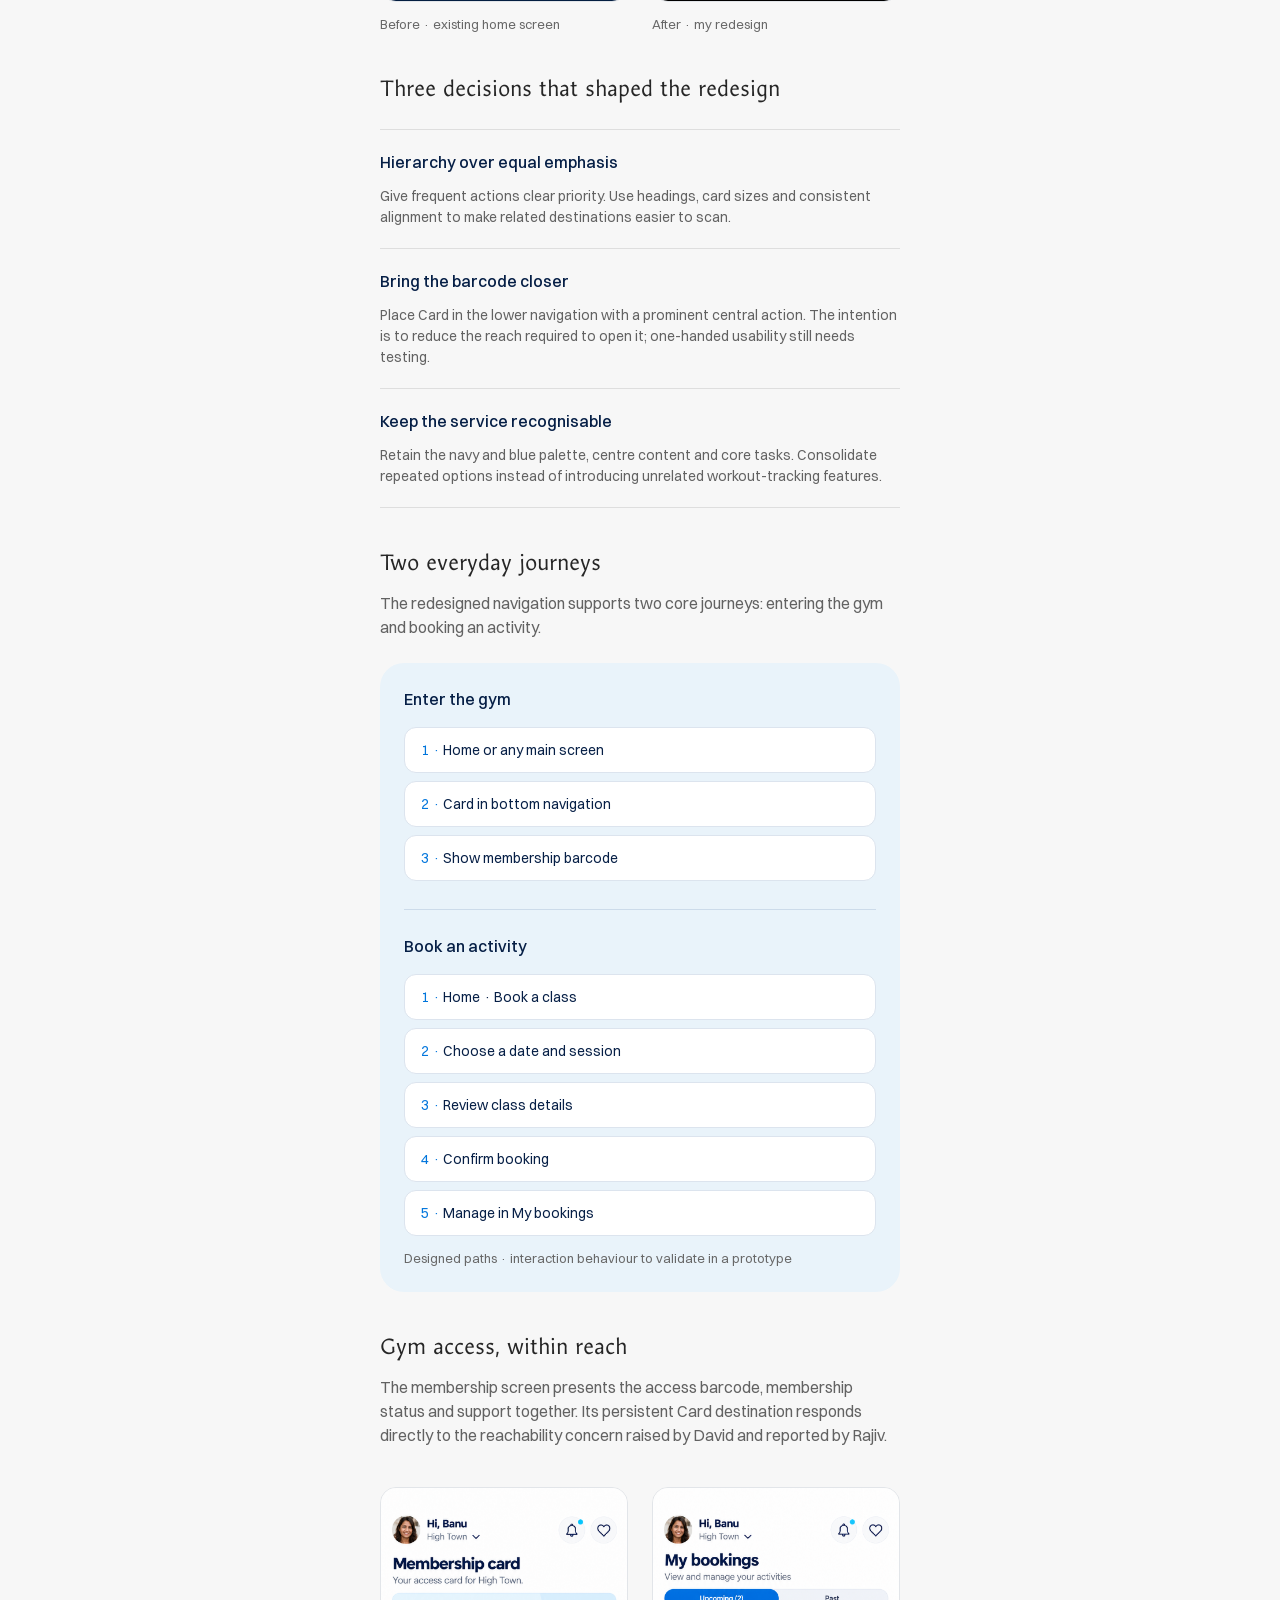
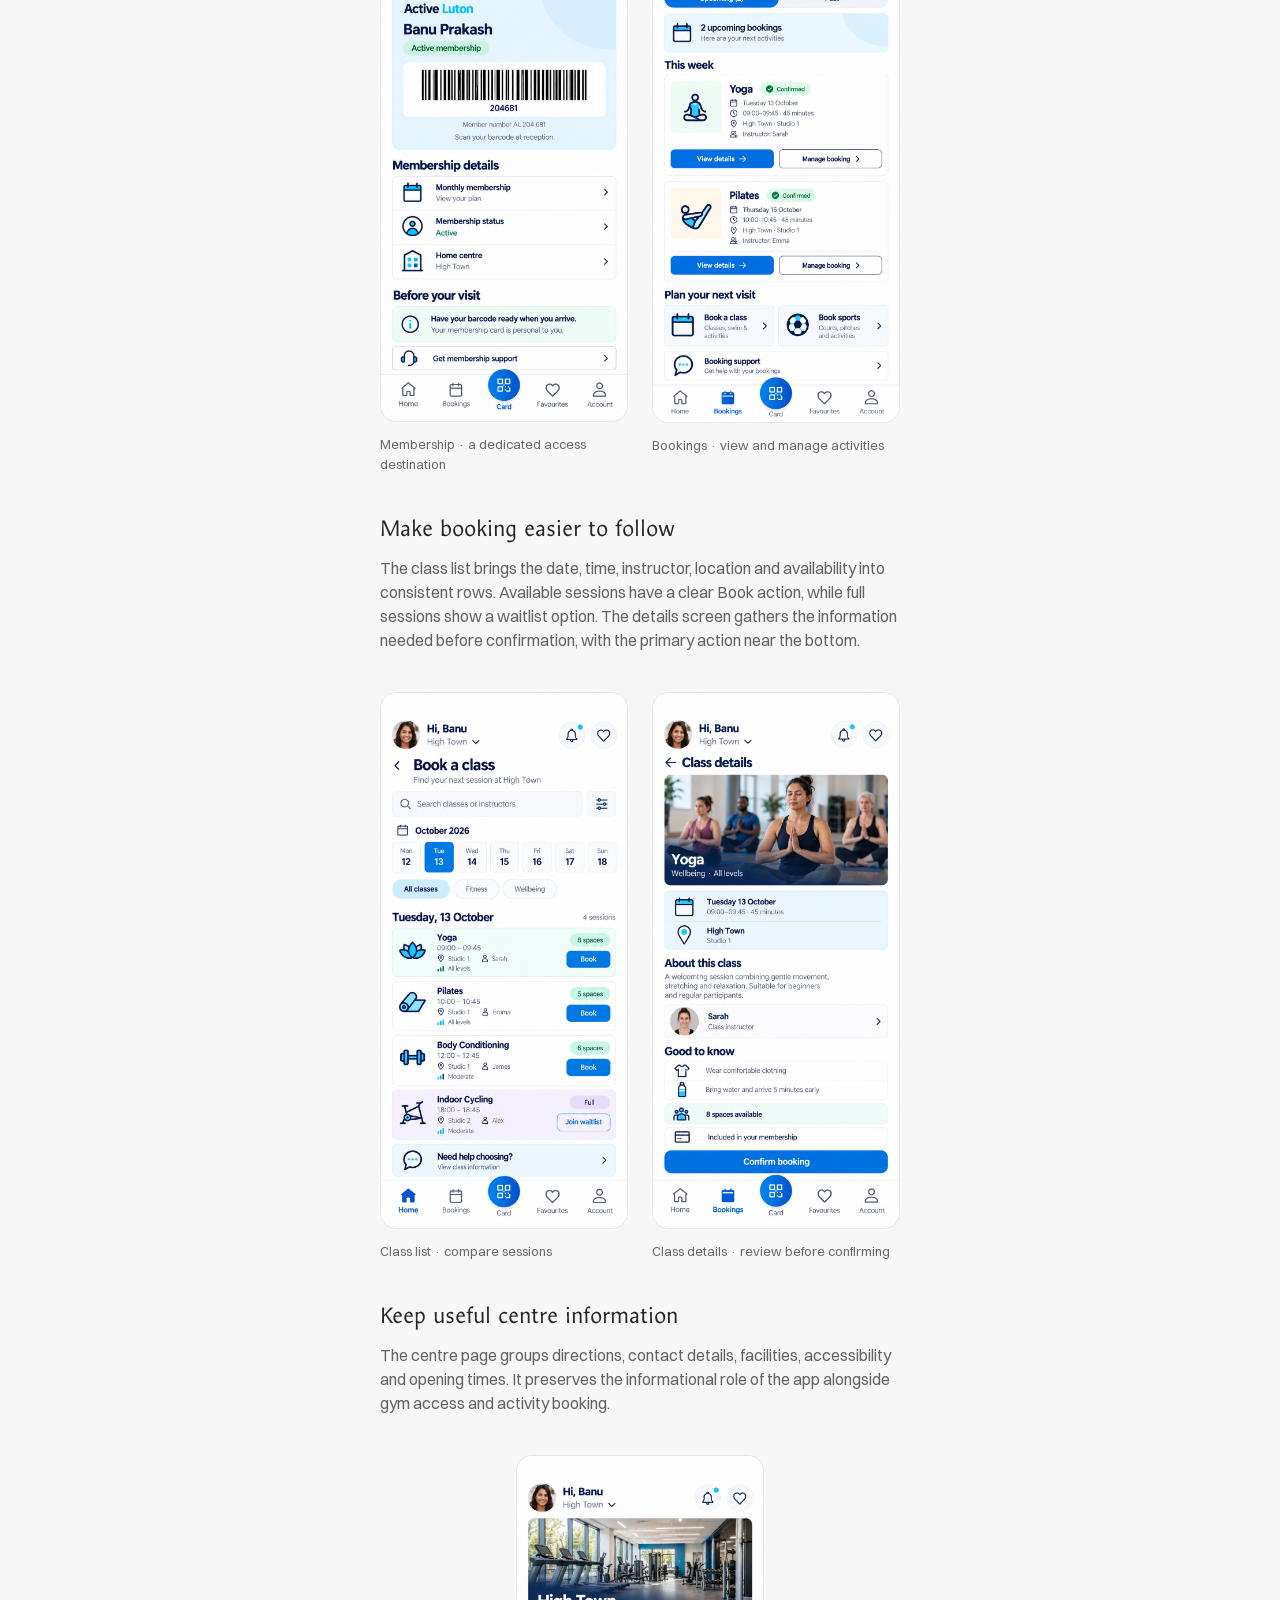
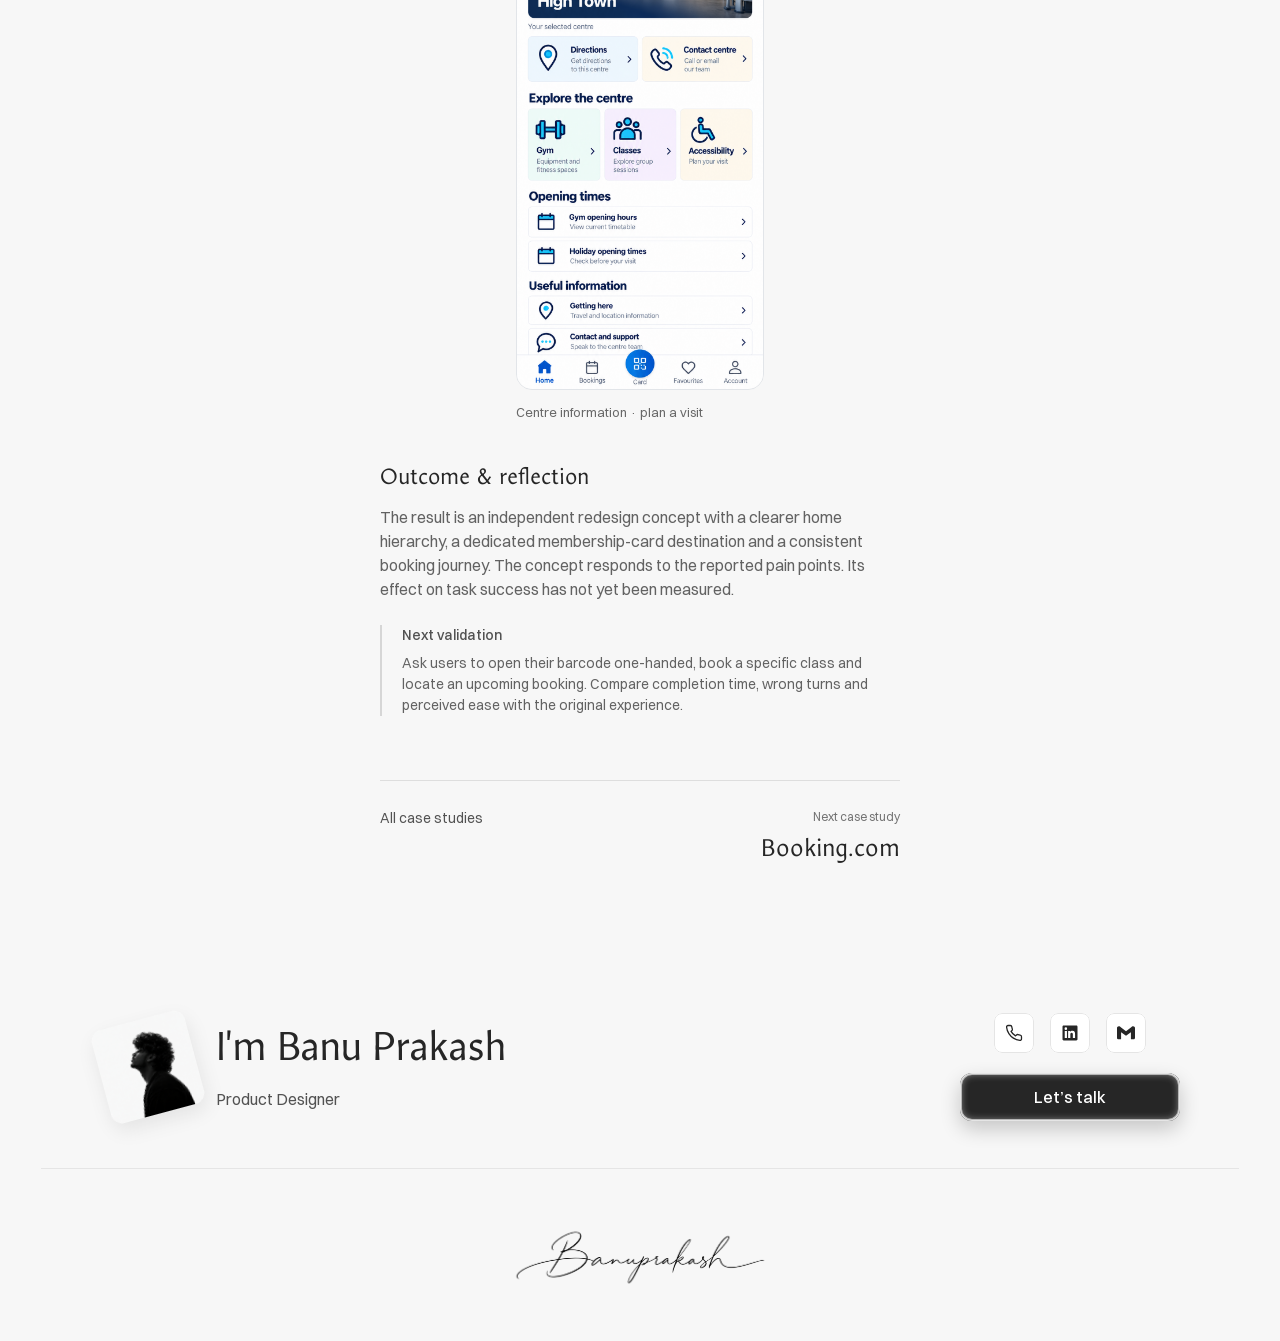
==== commit fc0c37ed: "Center footer socials and button in responsive stack" ====
--- a/case-study-active-luton.html
+++ b/case-study-active-luton.html
@@ -70,7 +70,7 @@
 <!-- End of headEnd -->
 <link href="./replica.css?v=detail-pages-1" rel="stylesheet"/><style>@font-face { font-family: "Inter"; src: url("./assets/5afd6099115c501379.woff2"); font-display: swap; font-style: normal; font-weight: 400; unicode-range: U+0000-00FF, U+0131, U+0152-0153, U+02BB-02BC, U+02C6, U+02DA, U+02DC, U+2000-206F, U+2070, U+2074-207E, U+2080-208E, U+20AC, U+2122, U+2191, U+2193, U+2212, U+2215, U+FEFF, U+FFFD }
 @font-face { font-family: "Inter"; src: url("./assets/1ef5587c1bcb244ced.woff2"); font-display: swap; font-style: italic; font-weight: 400; unicode-range: U+0000-00FF, U+0131, U+0152-0153, U+02BB-02BC, U+02C6, U+02DA, U+02DC, U+2000-206F, U+2070, U+2074-207E, U+2080-208E, U+20AC, U+2122, U+2191, U+2193, U+2212, U+2215, U+FEFF, U+FFFD }
-@font-face { font-family: "Inter"; src: url("./assets/d46eff7ad0e61acac1.woff2"); font-display: swap; font-style: normal; font-weight: 600; unicode-range: U+0000-00FF, U+0131, U+0152-0153, U+02BB-02BC, U+02C6, U+02DA, U+02DC, U+2000-206F, U+2070, U+2074-207E, U+2080-208E, U+20AC, U+2122, U+2191, U+2193, U+2212, U+2215, U+FEFF, U+FFFD }</style><meta name="description" content="Active Luton case study design preview by Banu Prakash."><link rel="stylesheet" href="./detail.css?v=2"><link rel="stylesheet" href="./active-luton.css?v=1"><link rel="stylesheet" href="./portfolio-polish.css?v=5"></head><body class="detail-page framer-yz4OT framer-ssf5r framer-gWT6J framer-SITnw"><a class="skip-link" href="#detail-content">Skip to content</a><div class="framer-y1vjpo-container"><!--$--><div style="position:absolute;inset:0;overflow:hidden"><div style="opacity:1;position:absolute;inset:0;z-index:1;mask-image:linear-gradient(to top, rgba(0, 0, 0, 0) 0%, rgba(0, 0, 0, 1) 12.5%, rgba(0, 0, 0, 1) 25%, rgba(0, 0, 0, 0) 37.5%);-webkit-mask-image:linear-gradient(to top, rgba(0, 0, 0, 0) 0%, rgba(0, 0, 0, 1) 12.5%, rgba(0, 0, 0, 1) 25%, rgba(0, 0, 0, 0) 37.5%);border-radius:0px;pointer-events:none;backdrop-filter:blur(0.15625px)"></div><div style="opacity:1;position:absolute;inset:0;z-index:2;mask-image:linear-gradient(to top, rgba(0, 0, 0, 0) 12.5%, rgba(0, 0, 0, 1) 25%, rgba(0, 0, 0, 1) 37.5%, rgba(0, 0, 0, 0) 50%);-webkit-mask-image:linear-gradient(to top, rgba(0, 0, 0, 0) 12.5%, rgba(0, 0, 0, 1) 25%, rgba(0, 0, 0, 1) 37.5%, rgba(0, 0, 0, 0) 50%);border-radius:0px;pointer-events:none;backdrop-filter:blur(0.3125px)"></div><div style="opacity:1;position:absolute;inset:0;z-index:3;mask-image:linear-gradient(to top, rgba(0, 0, 0, 0) 25%, rgba(0, 0, 0, 1) 37.5%, rgba(0, 0, 0, 1) 50%, rgba(0, 0, 0, 0) 62.5%);-webkit-mask-image:linear-gradient(to top, rgba(0, 0, 0, 0) 25%, rgba(0, 0, 0, 1) 37.5%, rgba(0, 0, 0, 1) 50%, rgba(0, 0, 0, 0) 62.5%);border-radius:0px;pointer-events:none;backdrop-filter:blur(0.625px)"></div><div style="opacity:1;position:absolute;inset:0;z-index:4;mask-image:linear-gradient(to top, rgba(0, 0, 0, 0) 37.5%, rgba(0, 0, 0, 1) 50%, rgba(0, 0, 0, 1) 62.5%, rgba(0, 0, 0, 0) 75%);-webkit-mask-image:linear-gradient(to top, rgba(0, 0, 0, 0) 37.5%, rgba(0, 0, 0, 1) 50%, rgba(0, 0, 0, 1) 62.5%, rgba(0, 0, 0, 0) 75%);border-radius:0px;pointer-events:none;backdrop-filter:blur(1.25px)"></div><div style="opacity:1;position:absolute;inset:0;z-index:5;mask-image:linear-gradient(to top, rgba(0, 0, 0, 0) 50%, rgba(0, 0, 0, 1) 62.5%, rgba(0, 0, 0, 1) 75%, rgba(0, 0, 0, 0) 87.5%);-webkit-mask-image:linear-gradient(to top, rgba(0, 0, 0, 0) 50%, rgba(0, 0, 0, 1) 62.5%, rgba(0, 0, 0, 1) 75%, rgba(0, 0, 0, 0) 87.5%);border-radius:0px;pointer-events:none;backdrop-filter:blur(2.5px)"></div><div style="opacity:1;position:absolute;inset:0;z-index:6;mask-image:linear-gradient(to top, rgba(0, 0, 0, 0) 62.5%, rgba(0, 0, 0, 1) 75%, rgba(0, 0, 0, 1) 87.5%, rgba(0, 0, 0, 0) 100%);-webkit-mask-image:linear-gradient(to top, rgba(0, 0, 0, 0) 62.5%, rgba(0, 0, 0, 1) 75%, rgba(0, 0, 0, 1) 87.5%, rgba(0, 0, 0, 0) 100%);border-radius:0px;pointer-events:none;backdrop-filter:blur(5px)"></div><div style="opacity:1;position:absolute;inset:0;z-index:7;mask-image:linear-gradient(to top, rgba(0, 0, 0, 0) 75%, rgba(0, 0, 0, 1) 87.5%, rgba(0, 0, 0, 1) 100%);-webkit-mask-image:linear-gradient(to top, rgba(0, 0, 0, 0) 75%, rgba(0, 0, 0, 1) 87.5%, rgba(0, 0, 0, 1) 100%);border-radius:0px;pointer-events:none;backdrop-filter:blur(10px)"></div><div style="opacity:1;position:absolute;inset:0;z-index:8;mask-image:linear-gradient(to top, rgba(0, 0, 0, 0) 87.5%, rgba(0, 0, 0, 1) 100%);-webkit-mask-image:linear-gradient(to top, rgba(0, 0, 0, 0) 87.5%, rgba(0, 0, 0, 1) 100%);border-radius:0px;pointer-events:none;backdrop-filter:blur(20px)"></div></div><!--/$--></div><div class="framer-19oglp8" data-framer-appear-id="19oglp8" data-framer-layout-hint-center-x="true" style="opacity:1;transform:translateX(-50%)"><!--$--><div class="ssr-variant"><div class="framer-m6ff52-container"><!--$--><a class="framer-6Z4aL framer-1v8lje3 framer-v-1v8lje3 framer-1tx08i4" data-framer-name="Desktop" href="./#home"><img alt="" class="banu-header-logo" height="40" src="[data-uri]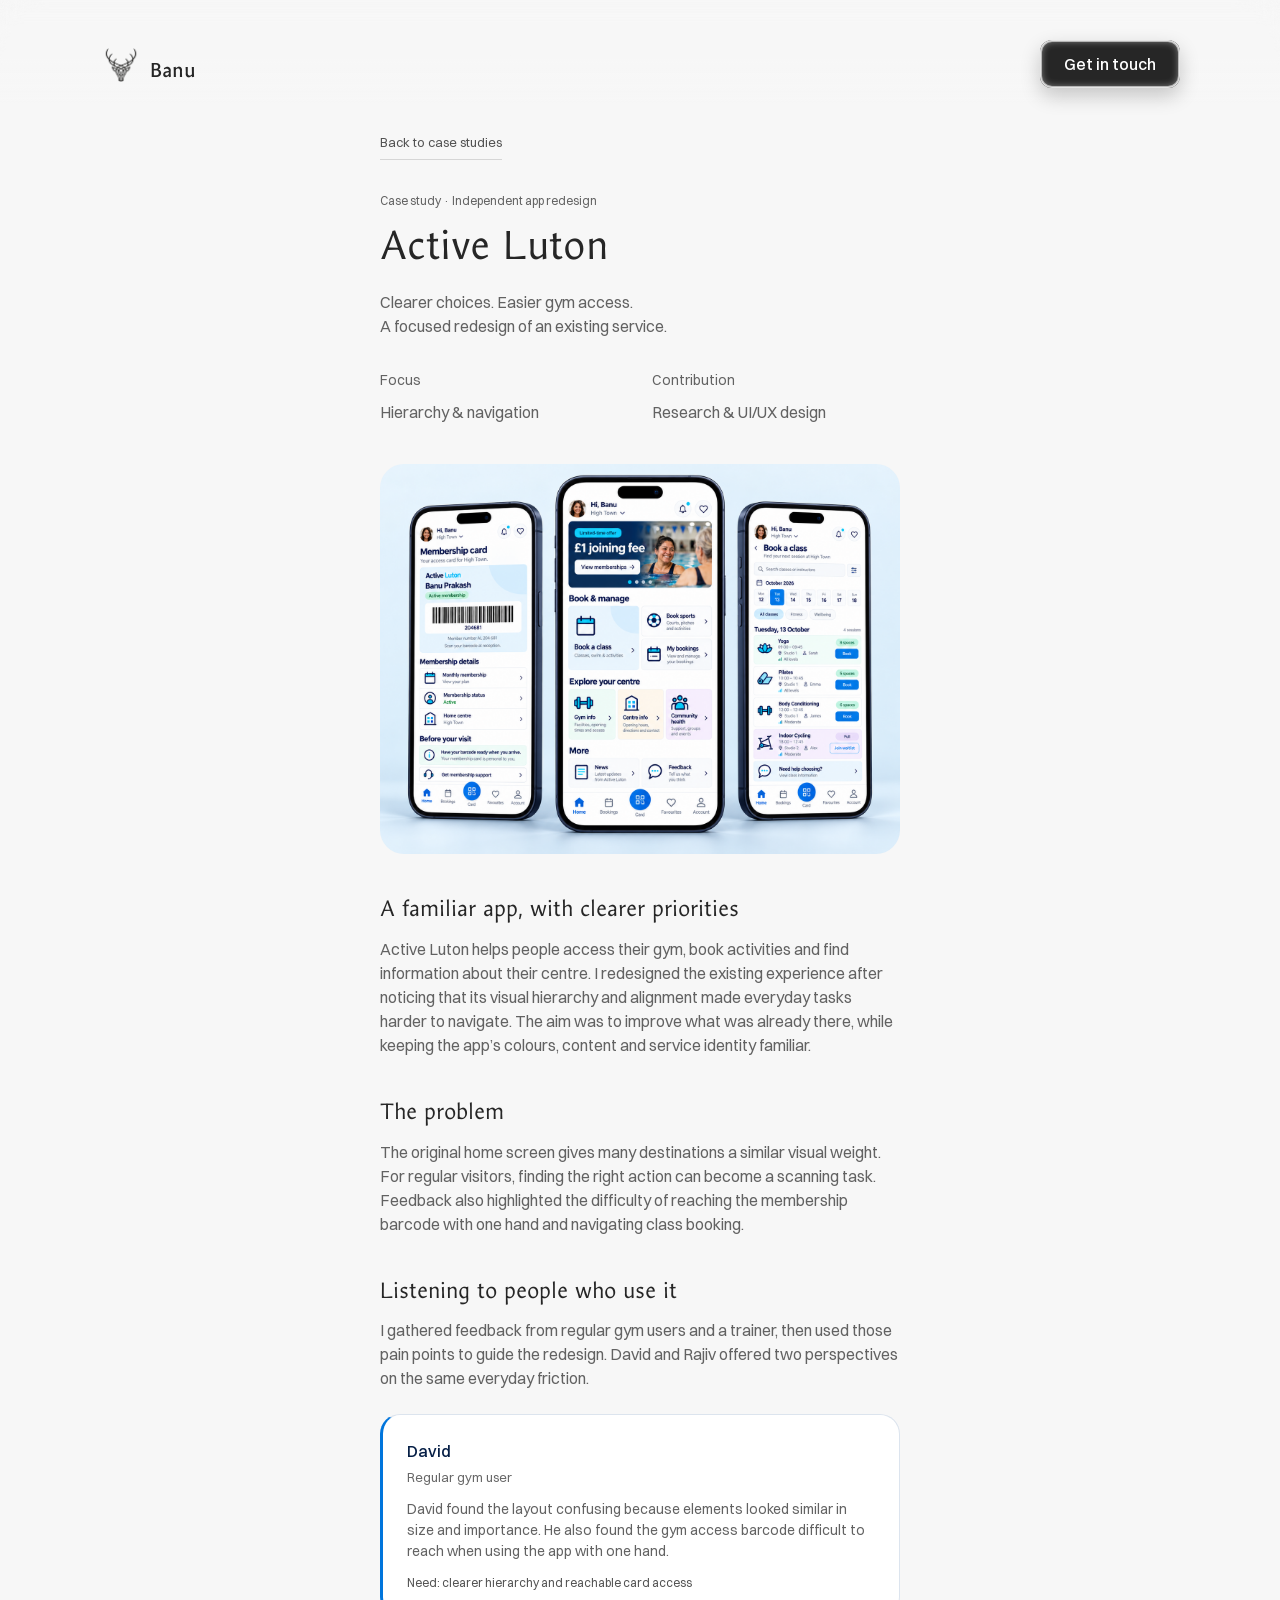
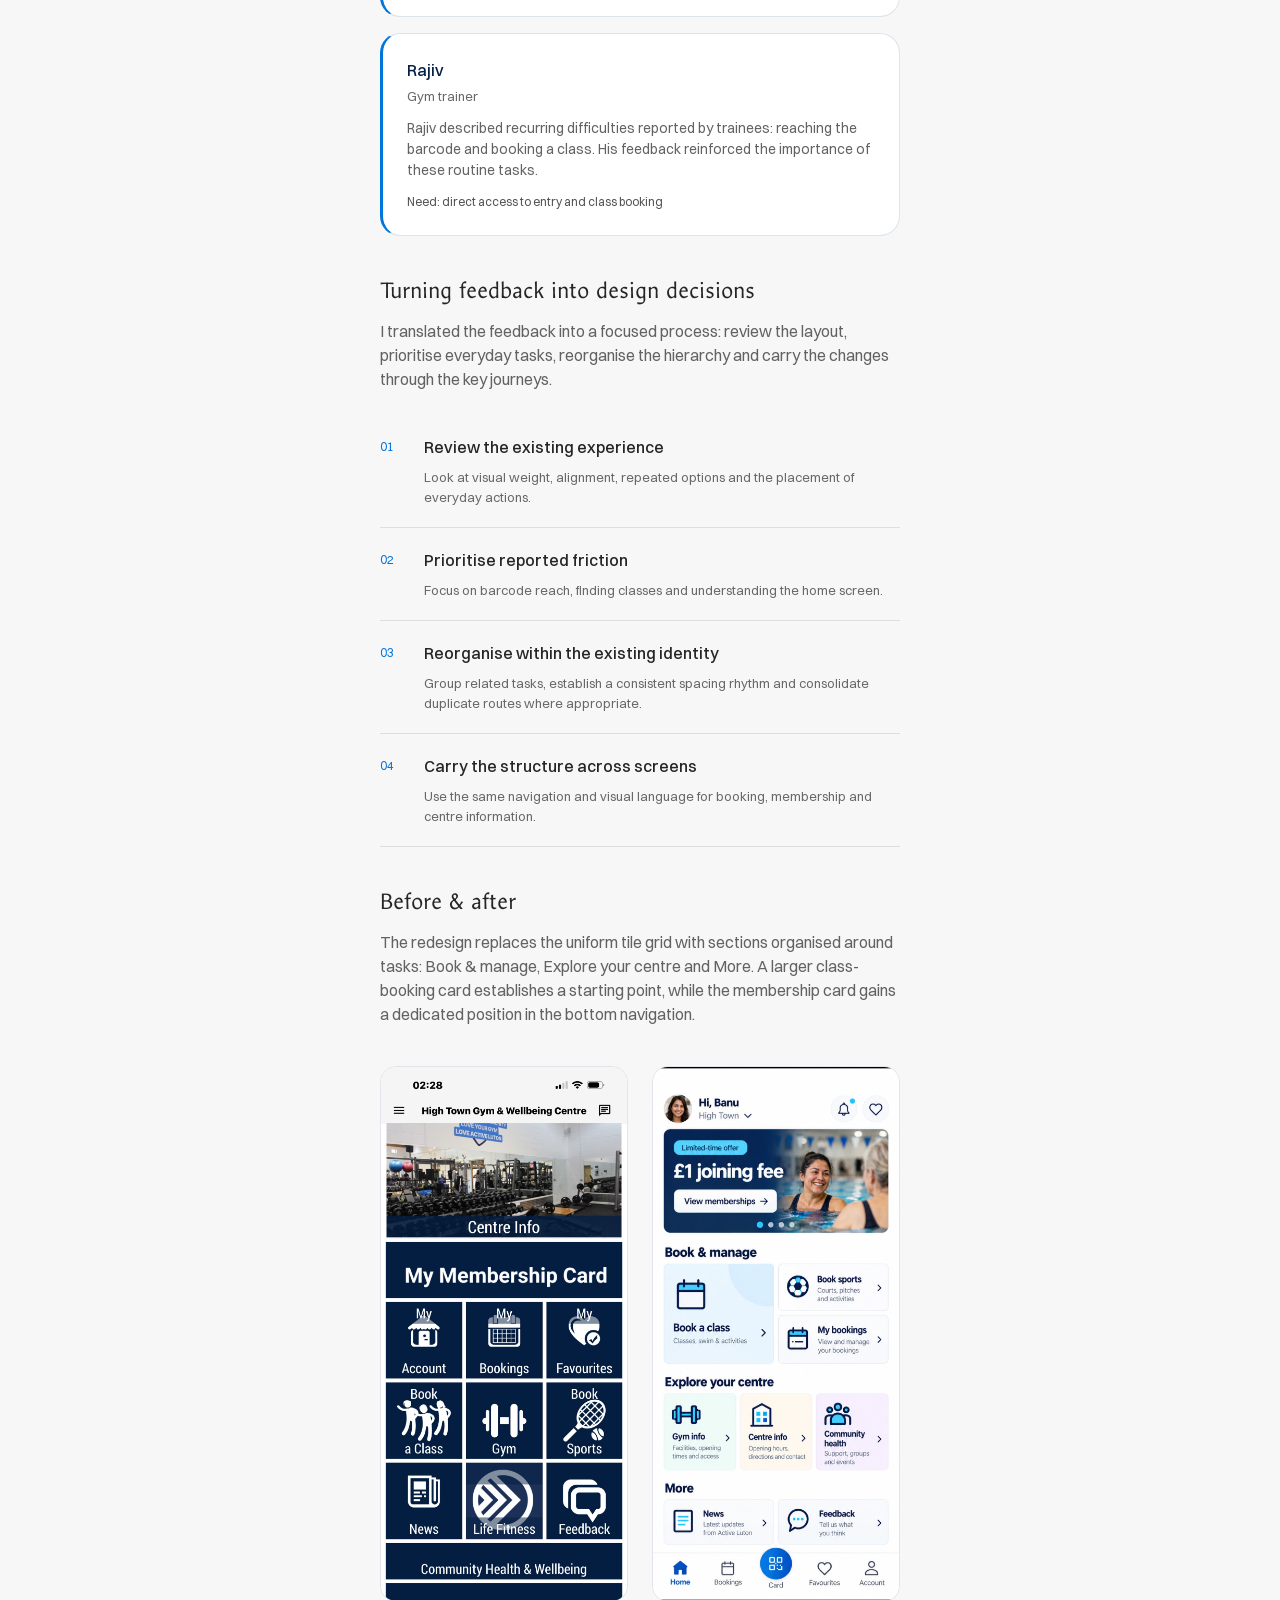
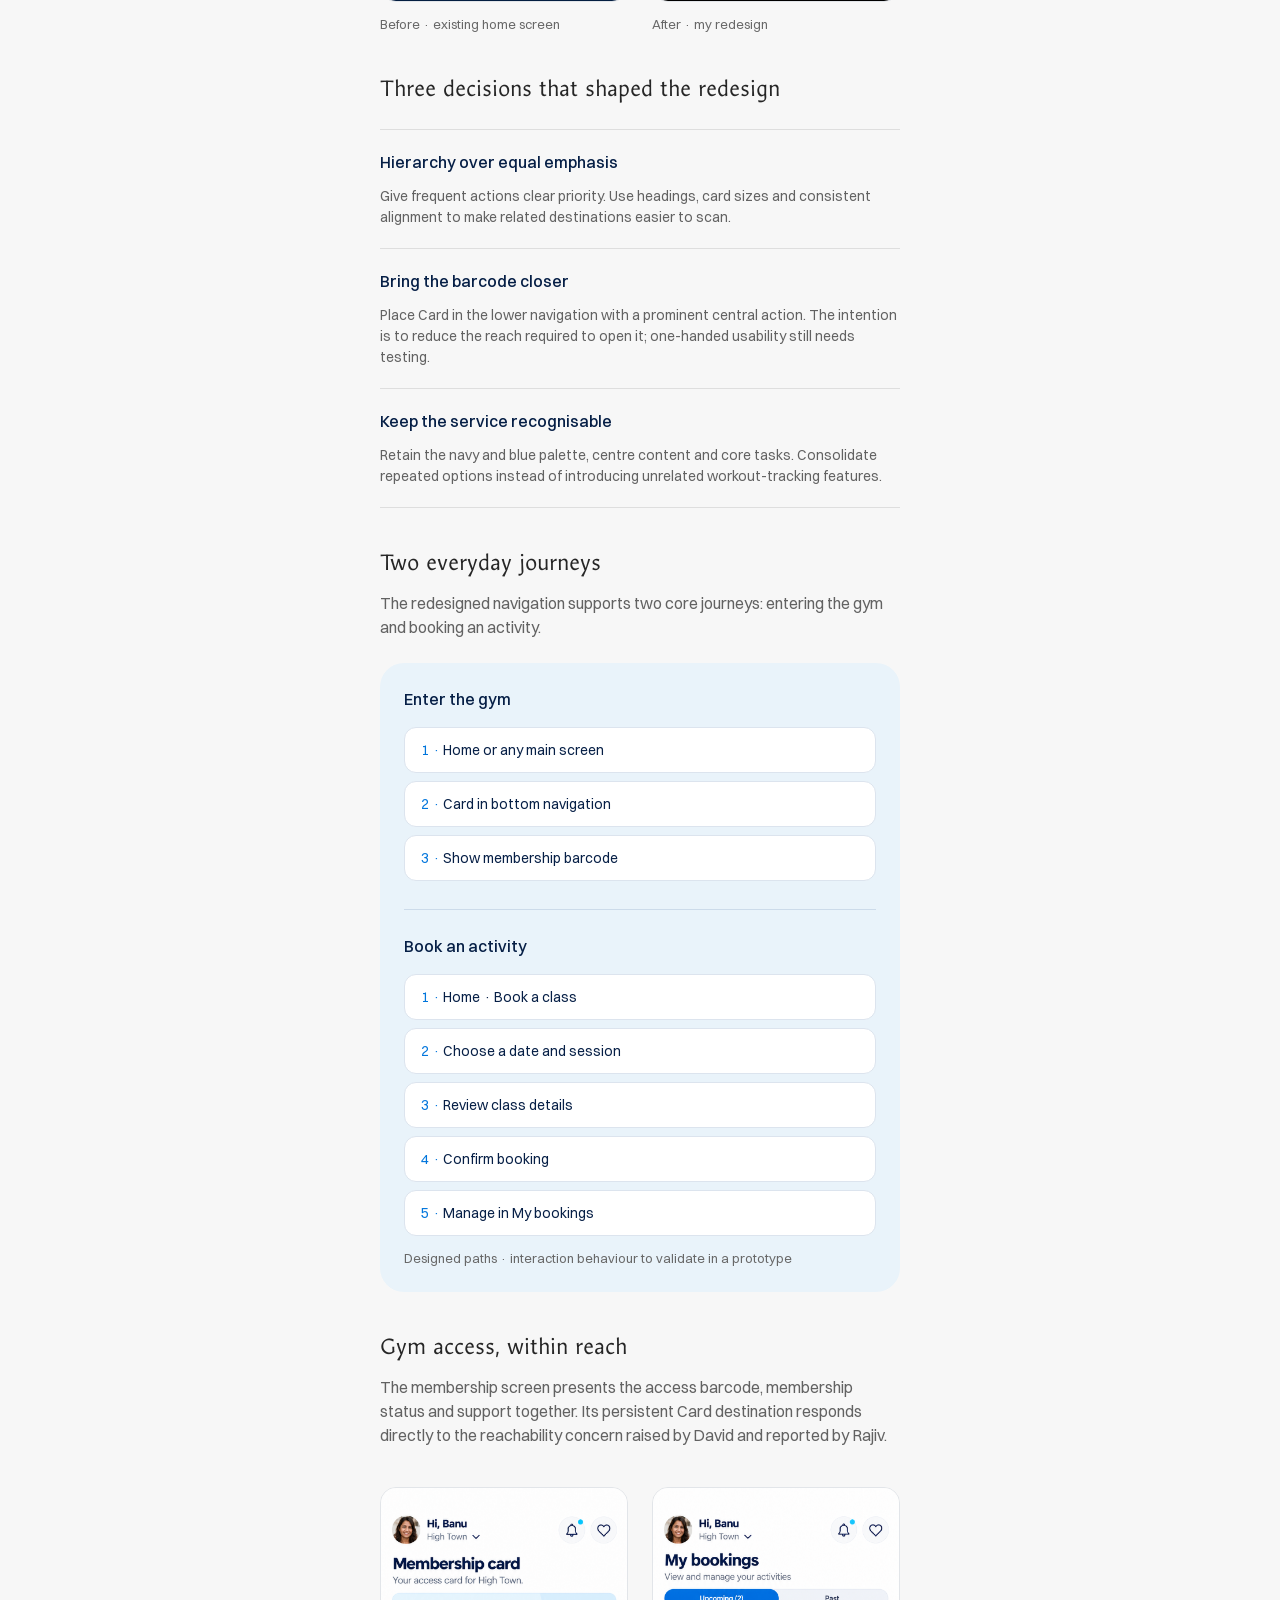
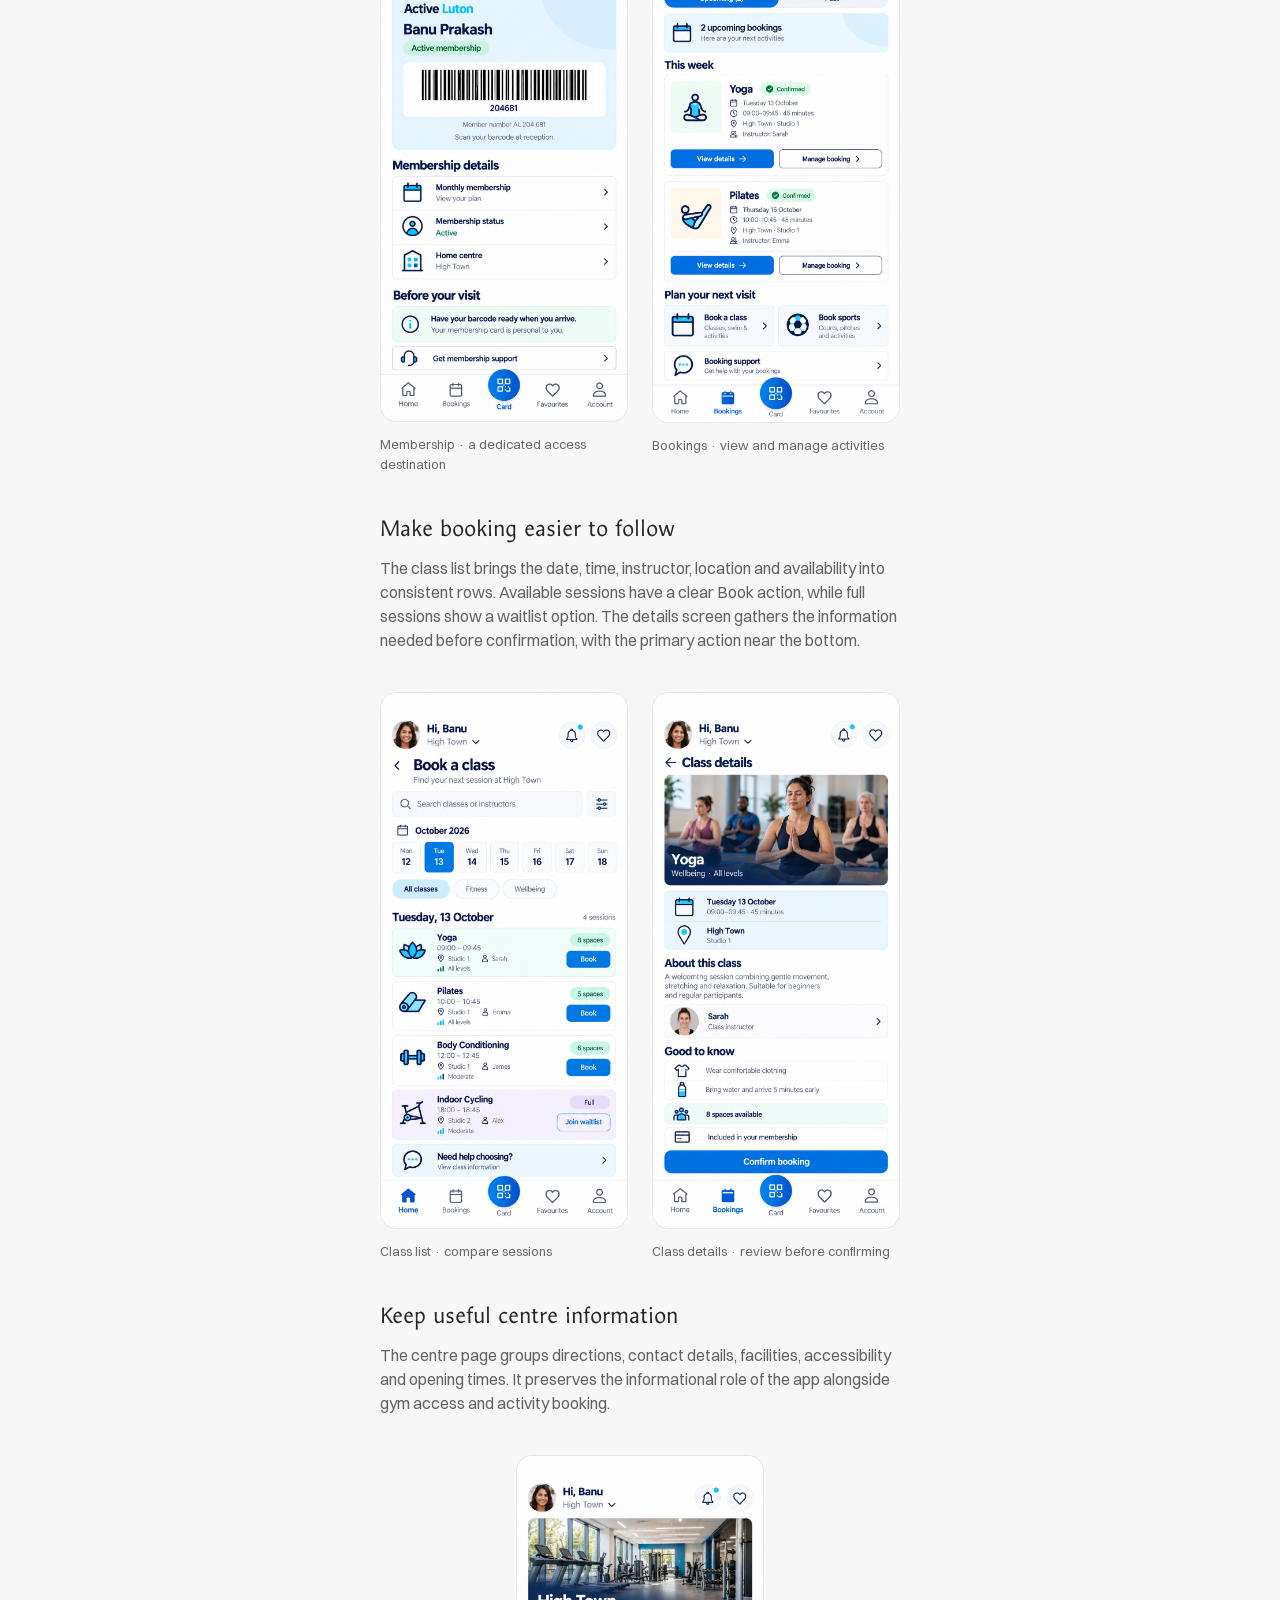
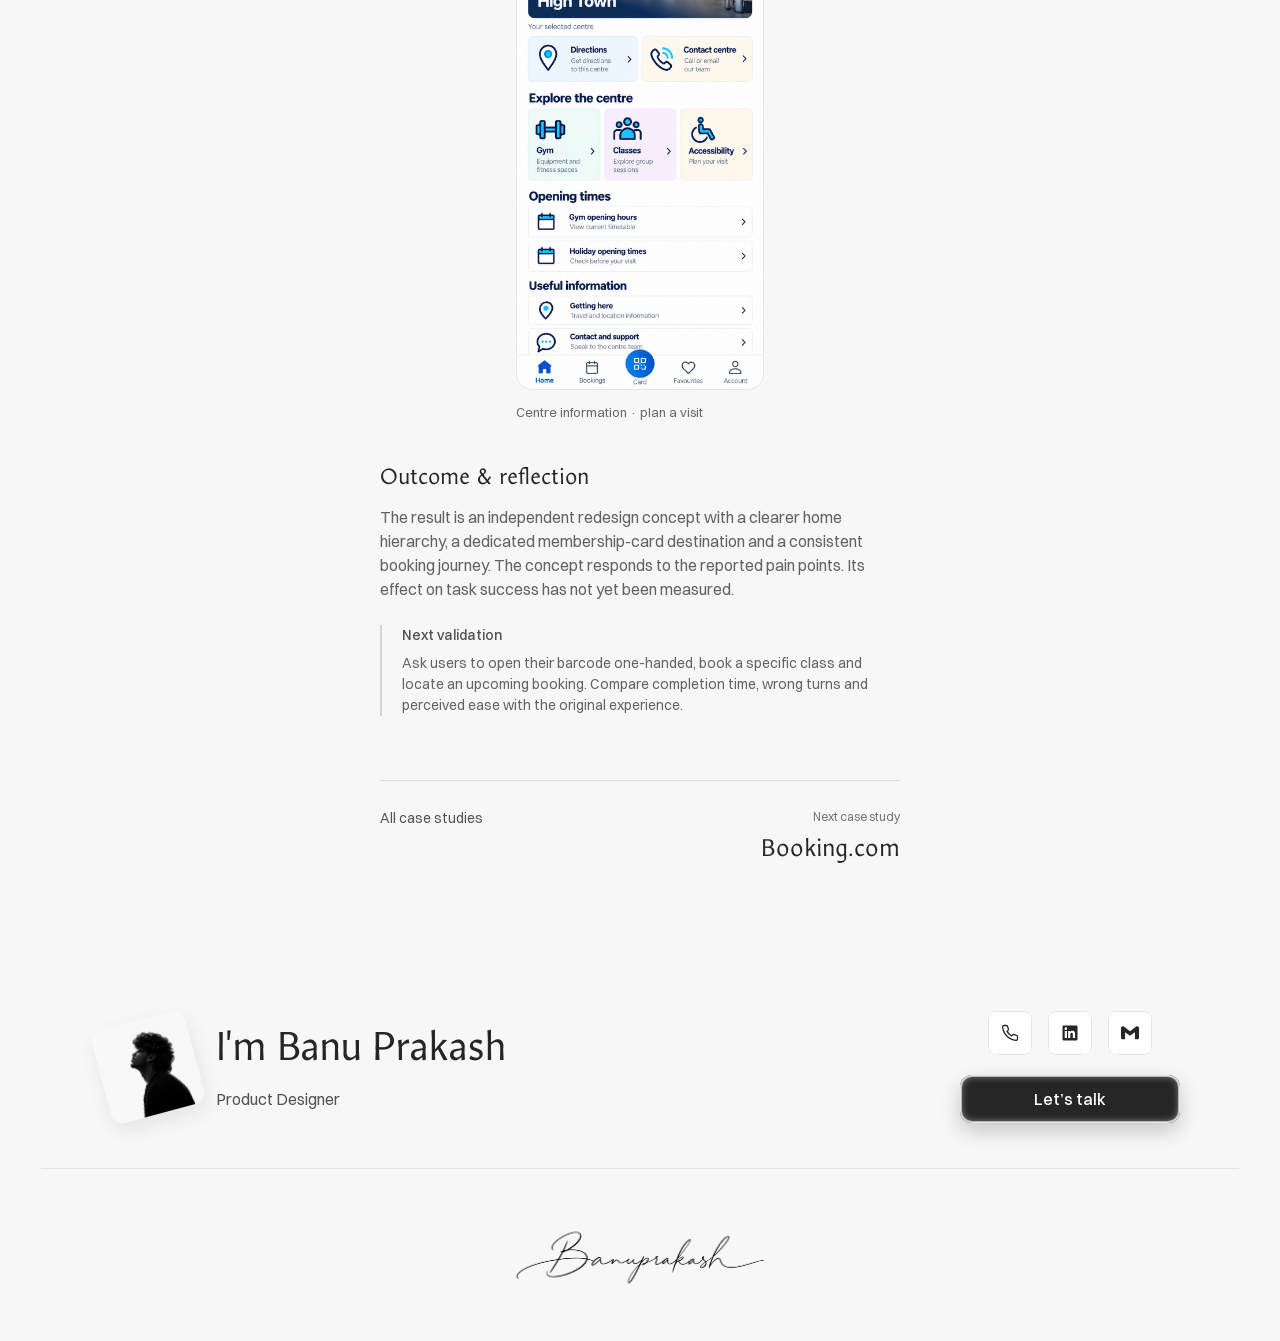
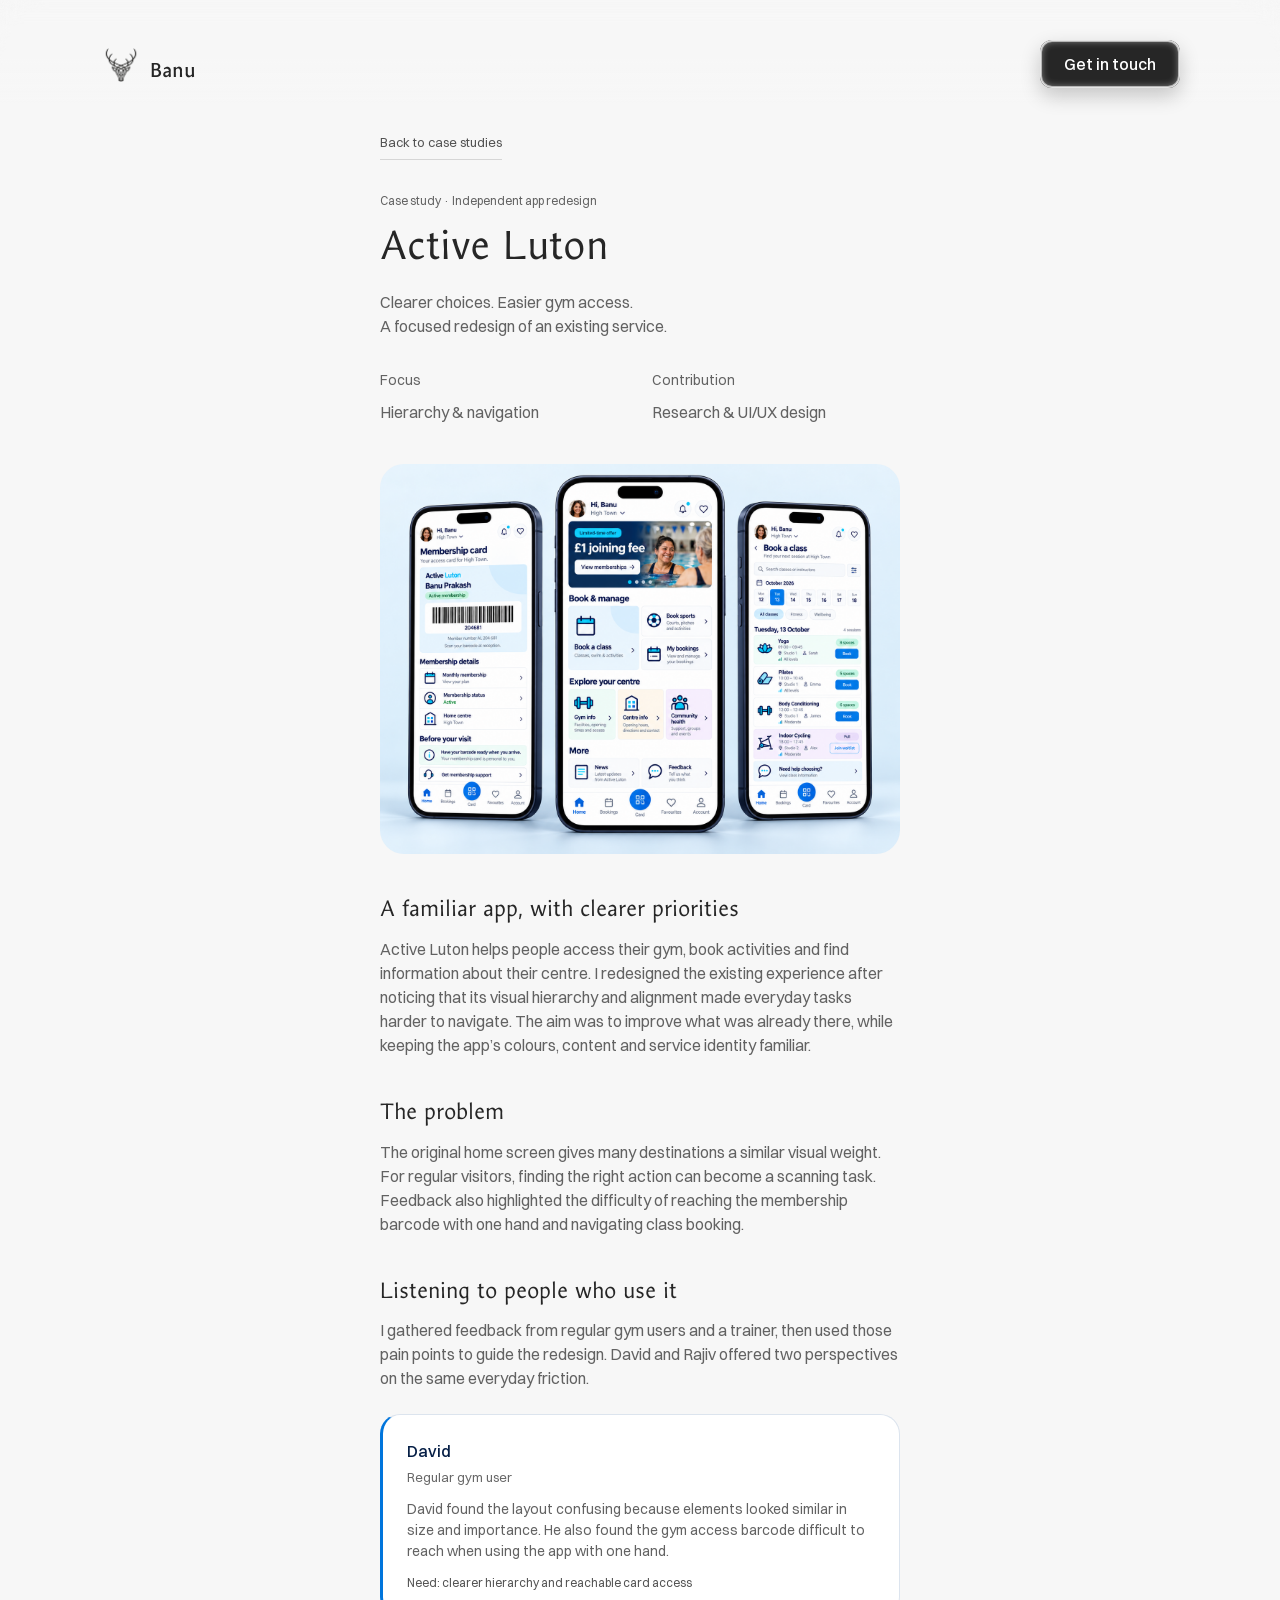
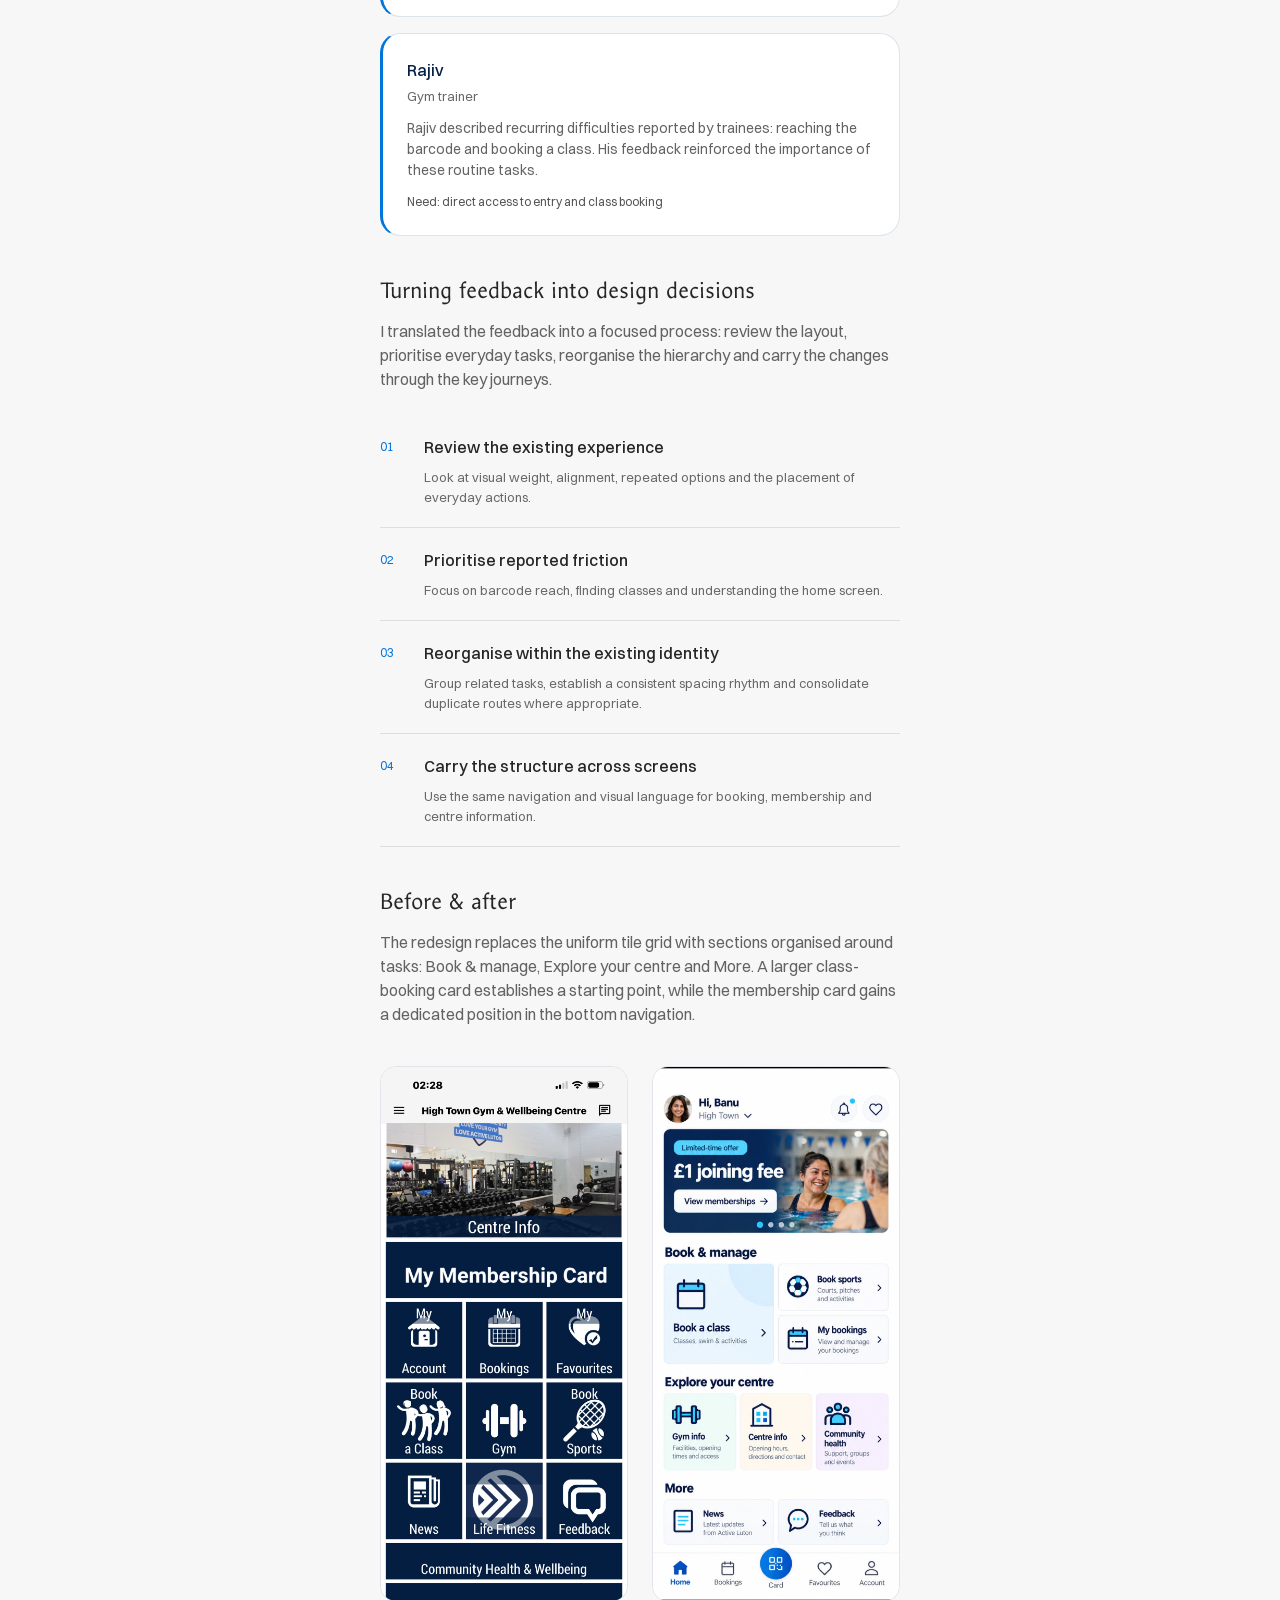
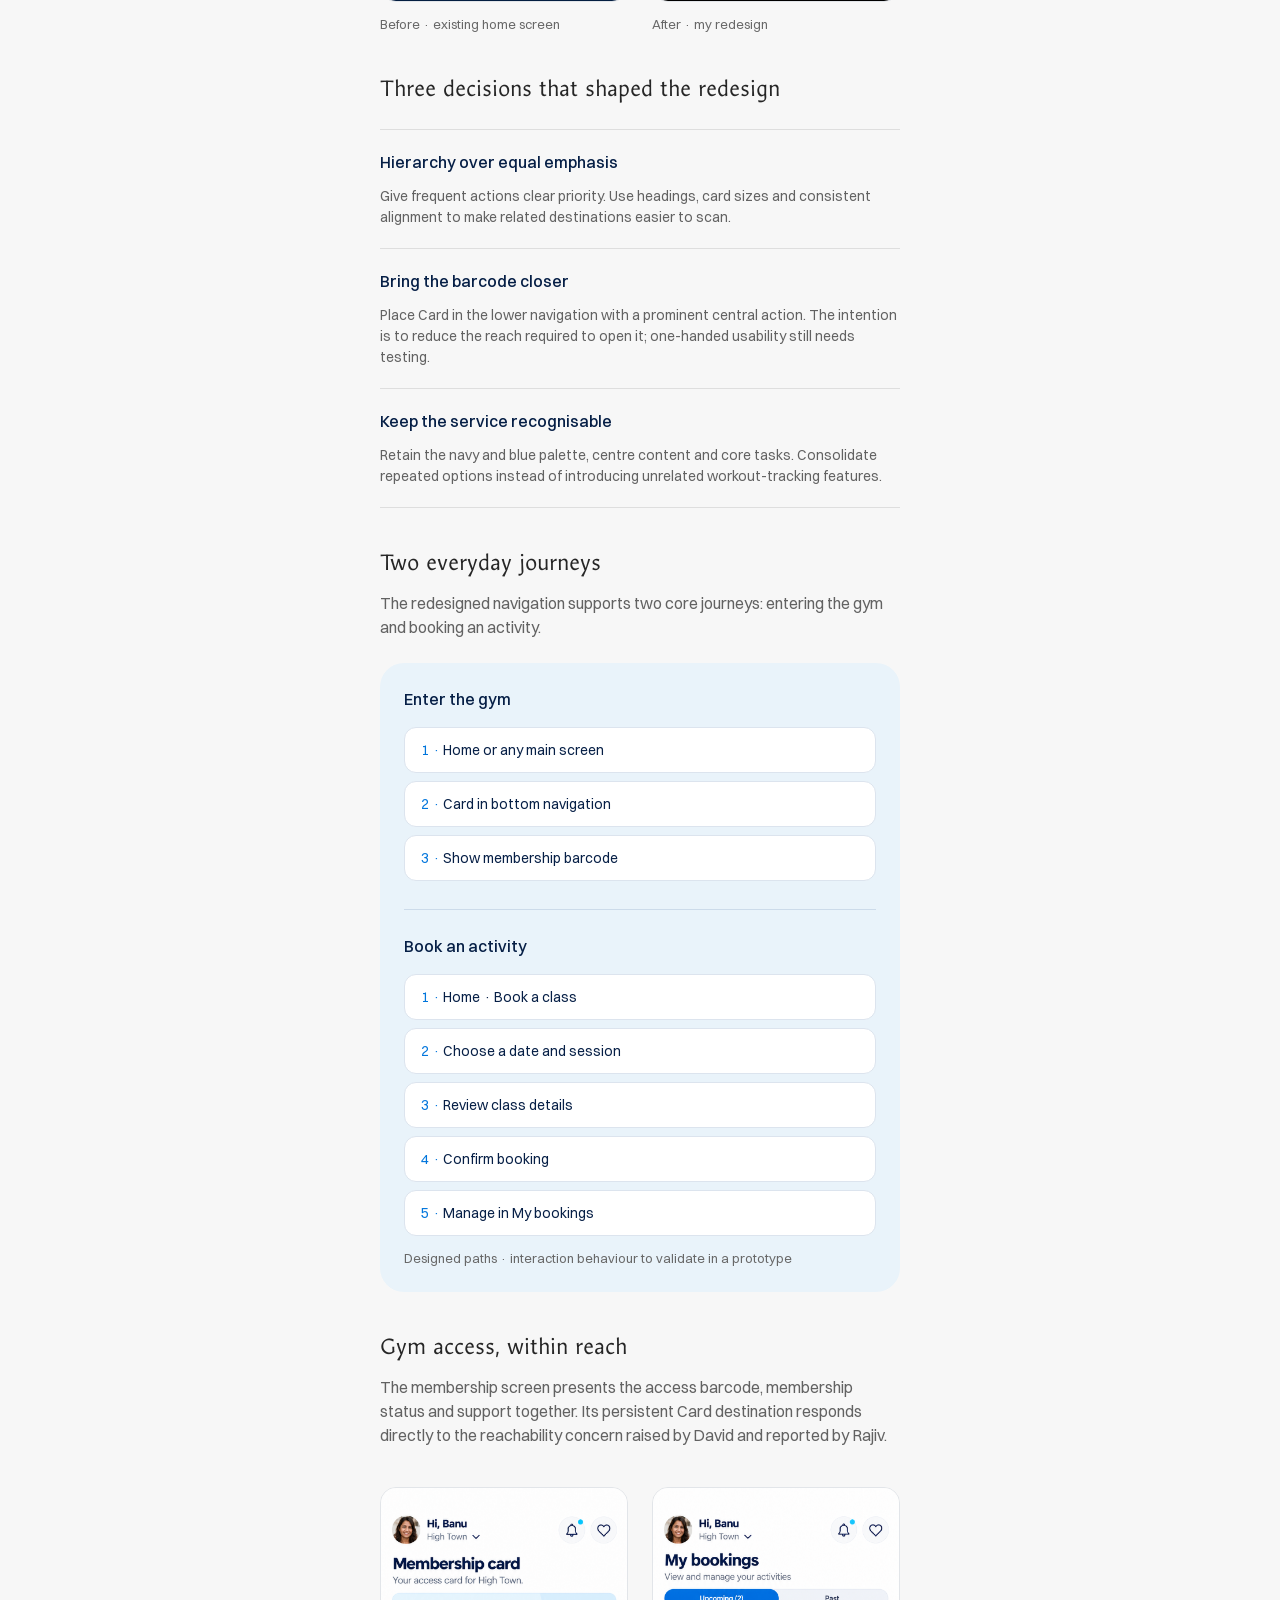
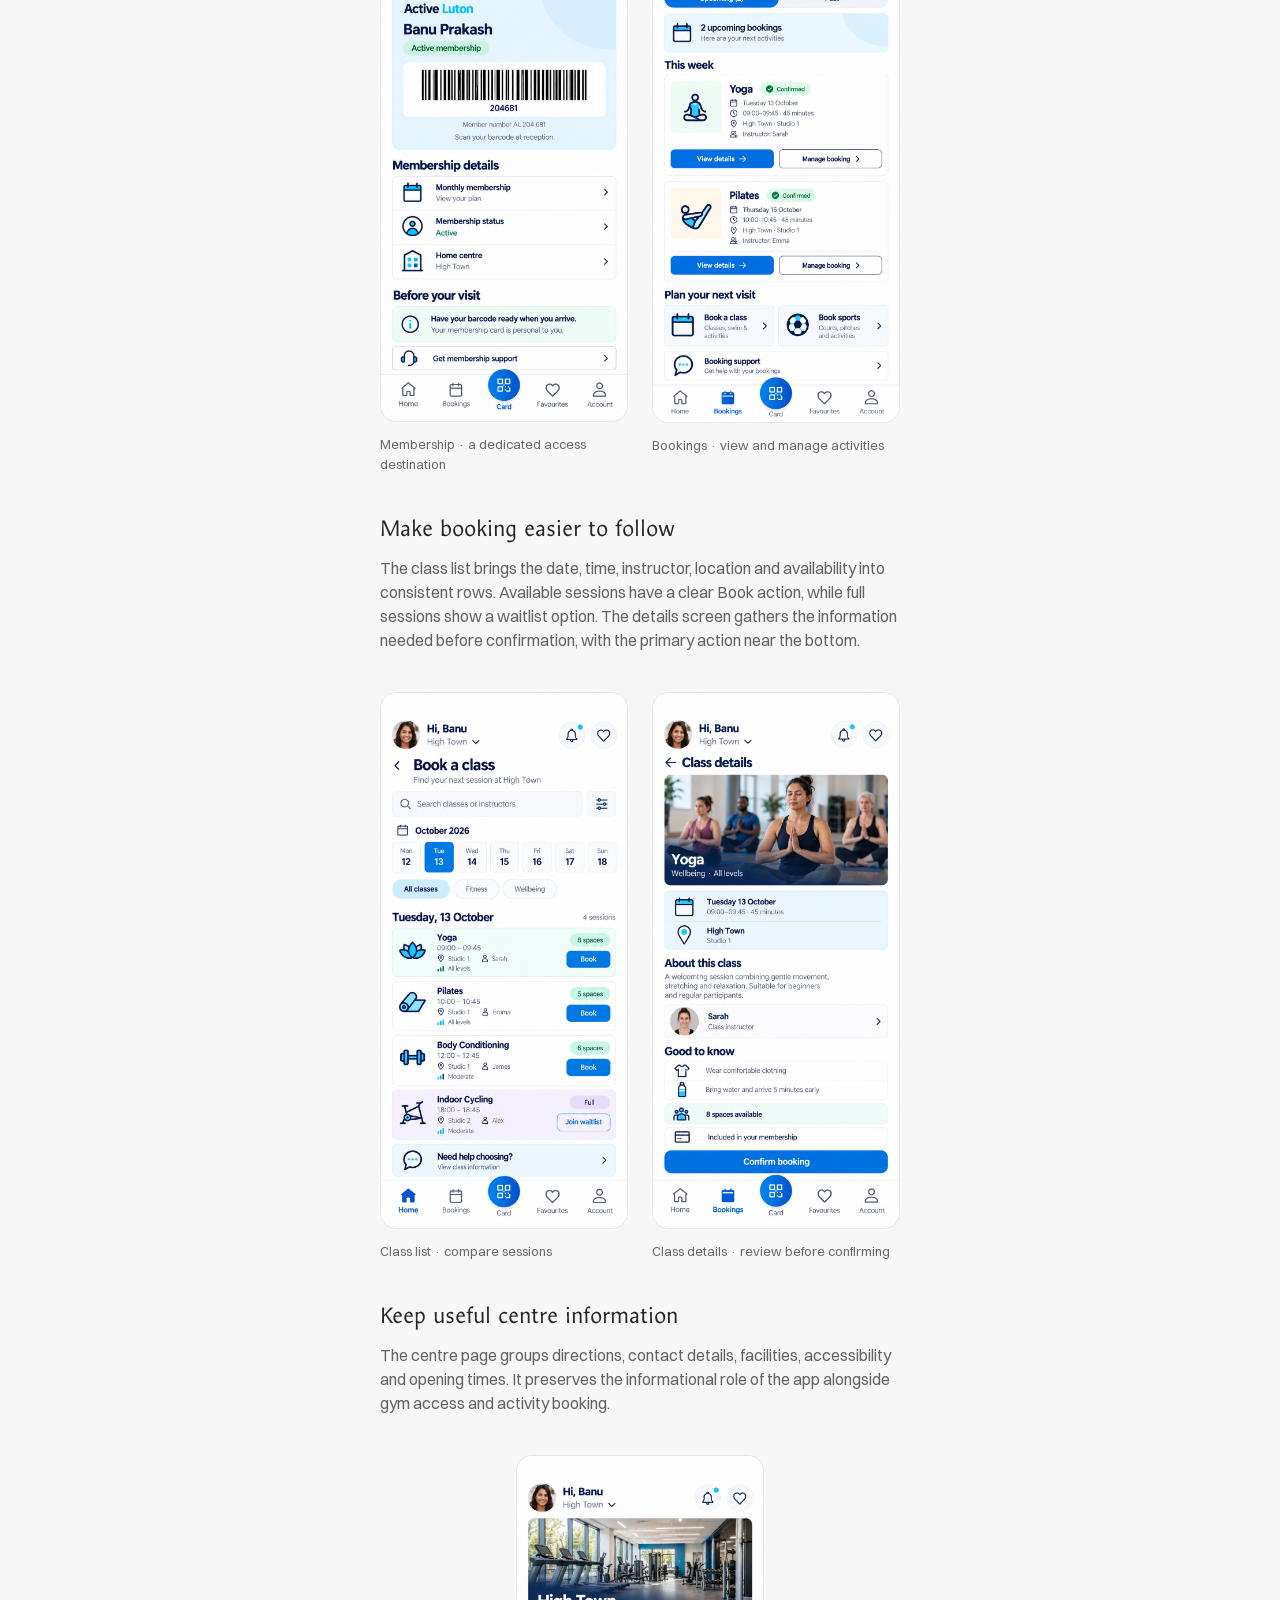
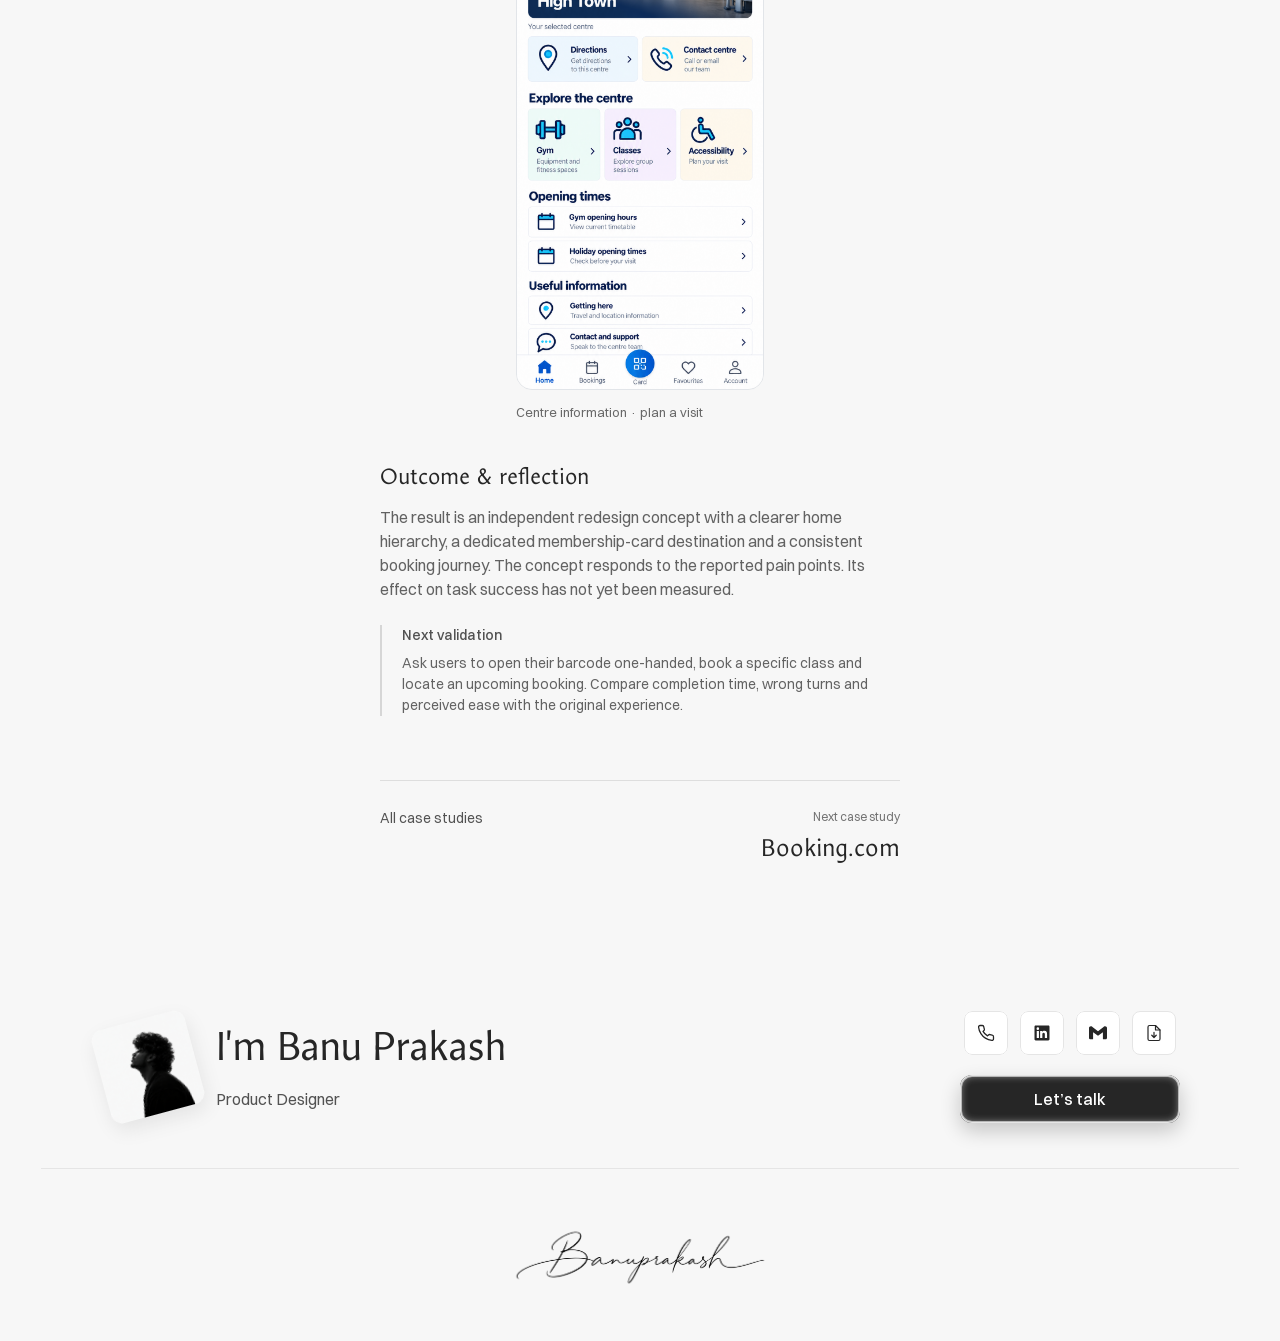
